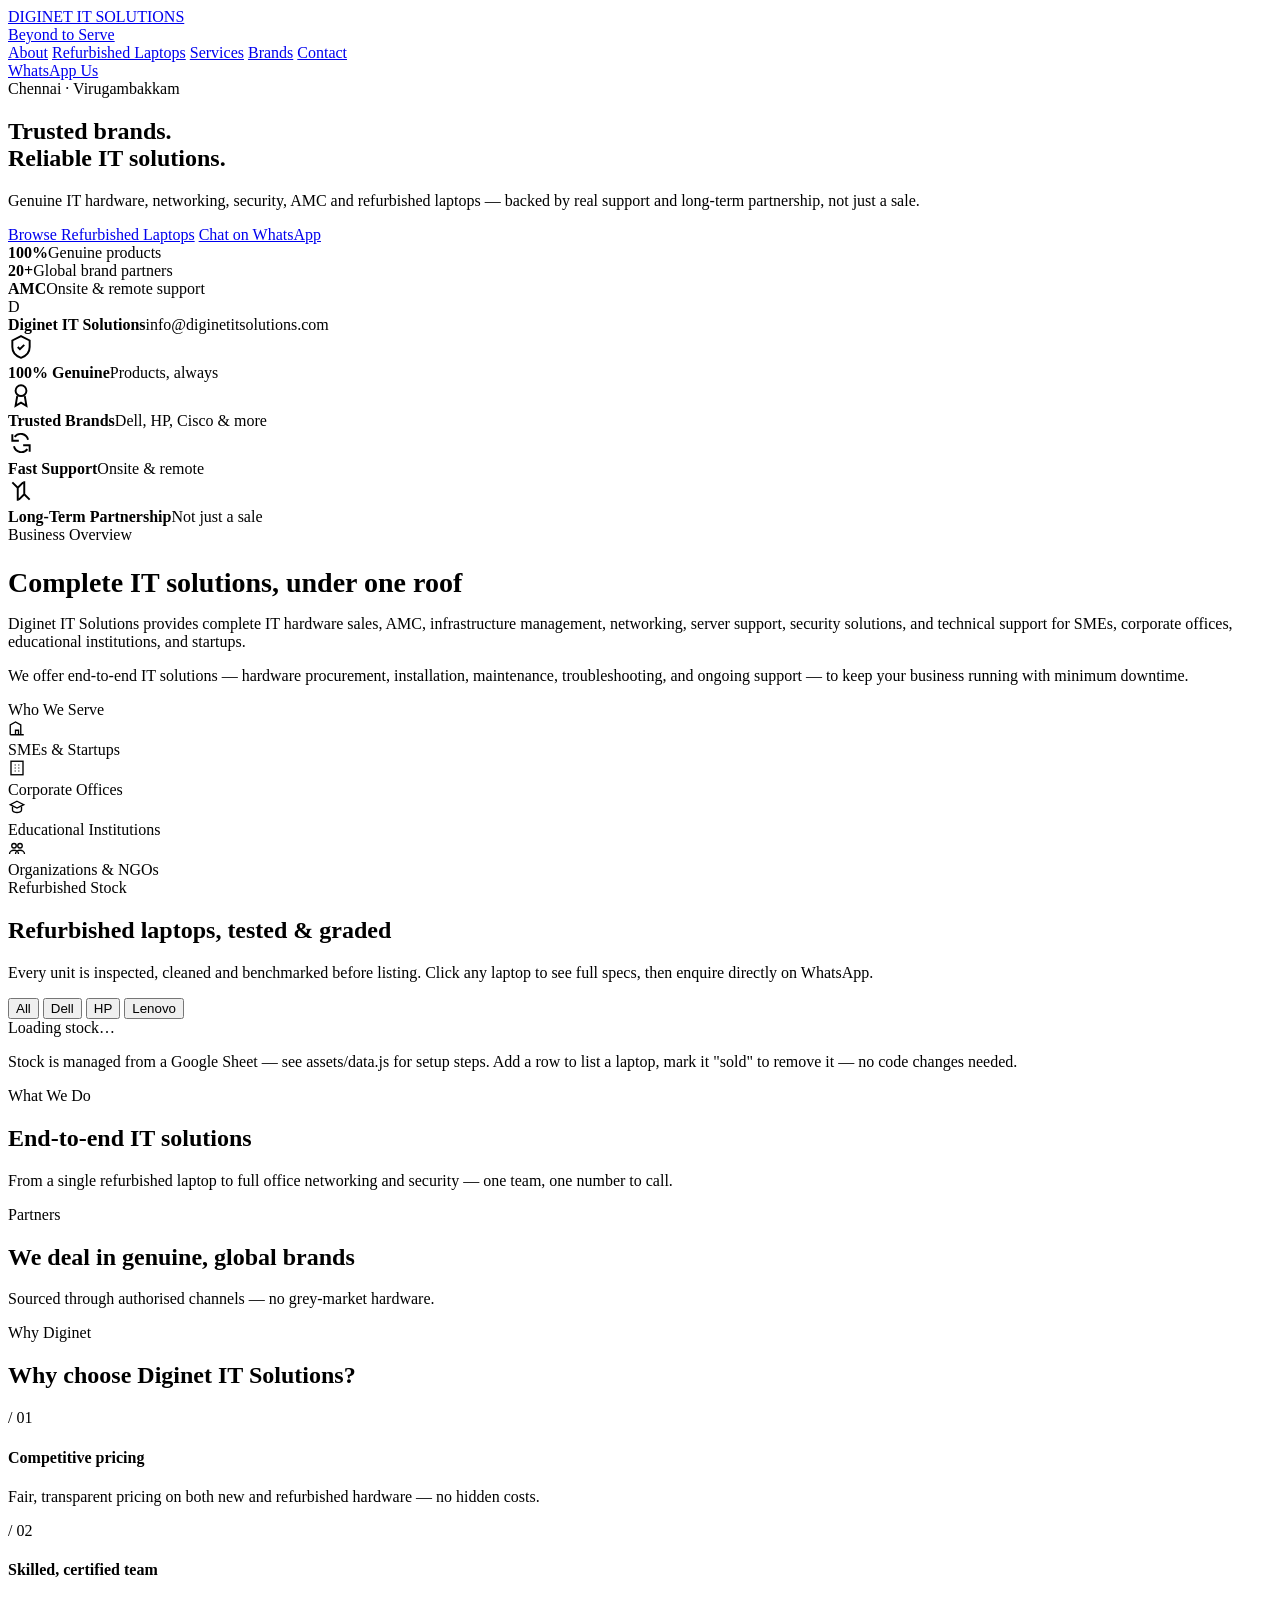
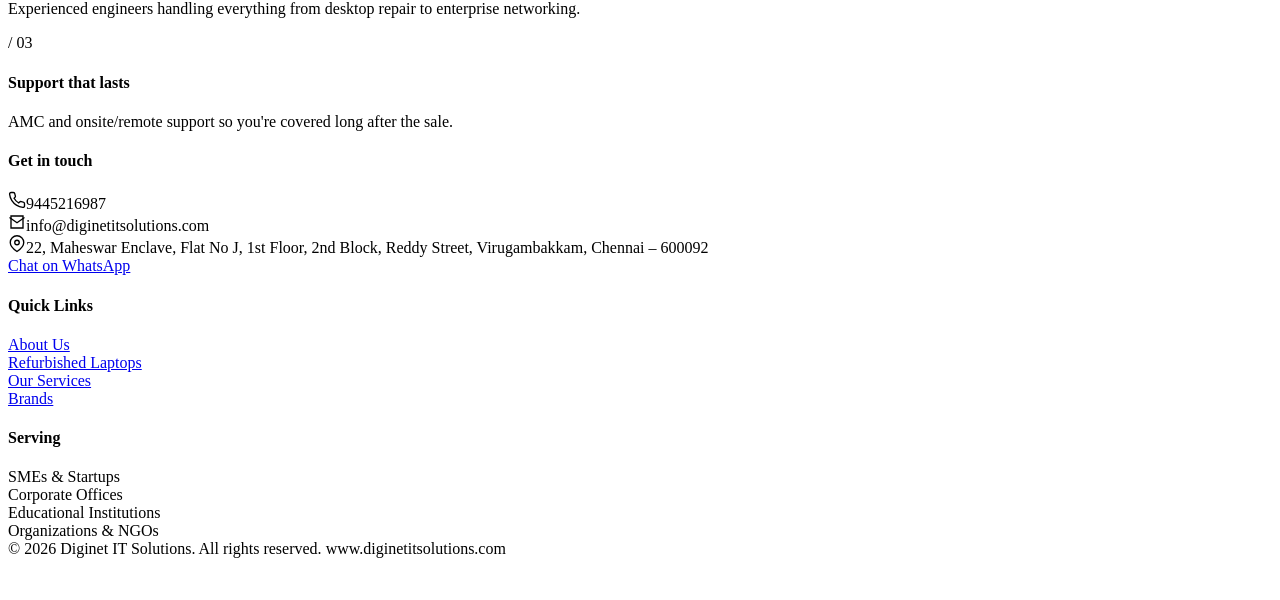
==== index.html @ bea89984 "Rename index (1).html to index.html" ====
<!DOCTYPE html>
<html lang="en">
<head>
<meta charset="UTF-8">
<meta name="viewport" content="width=device-width, initial-scale=1.0">
<title>Diginet IT Solutions — IT Hardware, Services &amp; Refurbished Laptops, Chennai</title>
<link rel="preconnect" href="https://fonts.googleapis.com">
<link href="https://fonts.googleapis.com/css2?family=Space+Grotesk:wght@500;600;700&family=Inter:wght@400;500;600;700&family=JetBrains+Mono:wght@400;500;700&display=swap" rel="stylesheet">
<link rel="stylesheet" href="assets/style.css">
</head>
<body>

<header class="site">
  <nav class="wrap">
    <a class="logo" href="index.html">
      <div class="logo-mark"></div>
      <div class="logo-text">
        <div class="name">DIGINET IT SOLUTIONS</div>
        <div class="tag">Beyond to Serve</div>
      </div>
    </a>
    <div class="links">
      <a href="#about">About</a>
      <a href="#laptops">Refurbished Laptops</a>
      <a href="#services">Services</a>
      <a href="#brands">Brands</a>
      <a href="#contact">Contact</a>
    </div>
    <a class="btn btn-primary" href="https://wa.me/919445216987?text=Hi%20Diginet%20IT%20Solutions%2C%20I%27d%20like%20to%20know%20more." target="_blank" rel="noopener">WhatsApp Us</a>
  </nav>
</header>

<section class="hero" id="top">
  <div class="wrap">
    <div>
      <div class="eyebrow">Chennai · Virugambakkam</div>
      <h1 class="hero-title">Trusted brands.<br>Reliable <span>IT solutions</span>.</h1>
      <p class="lead">Genuine IT hardware, networking, security, AMC and refurbished laptops — backed by real support and long-term partnership, not just a sale.</p>
      <div class="cta-row">
        <a class="btn btn-primary" href="#laptops">Browse Refurbished Laptops</a>
        <a class="btn btn-ghost" href="https://wa.me/919445216987?text=Hi%2C%20I%27d%20like%20to%20know%20more%20about%20your%20services." target="_blank" rel="noopener">Chat on WhatsApp</a>
      </div>
      <div class="hero-stats">
        <div class="stat"><b>100%</b><span>Genuine products</span></div>
        <div class="stat"><b>20+</b><span>Global brand partners</span></div>
        <div class="stat"><b>AMC</b><span>Onsite &amp; remote support</span></div>
      </div>
    </div>
    <div class="hero-visual">
      <div class="rack-card">
        <div class="grid-lines"></div>
        <div class="rack-units">
          <div class="rack-unit"><span class="led"></span><div class="bars"><div></div><div></div><div></div></div></div>
          <div class="rack-unit"><span class="led"></span><div class="bars"><div></div><div></div><div></div></div></div>
          <div class="rack-unit"><span class="led"></span><div class="bars"><div></div><div></div><div></div></div></div>
          <div class="rack-unit"><span class="led"></span><div class="bars"><div></div><div></div><div></div></div></div>
        </div>
      </div>
      <div class="float-card">
        <div class="dot">D</div>
        <div><b>Diginet IT Solutions</b><span>info@diginetitsolutions.com</span></div>
      </div>
    </div>
  </div>
</section>

<section class="trust">
  <div class="wrap">
    <div class="item"><svg width="26" height="26" viewBox="0 0 24 24" fill="none" stroke="currentColor" stroke-width="1.8"><path d="M12 2l8 4v6c0 5-3.4 8.4-8 10-4.6-1.6-8-5-8-10V6l8-4z"/><path d="M9 12l2 2 4-4"/></svg><div><b>100% Genuine</b><span>Products, always</span></div></div>
    <div class="item"><svg width="26" height="26" viewBox="0 0 24 24" fill="none" stroke="currentColor" stroke-width="1.8"><circle cx="12" cy="8" r="5"/><path d="M8.5 13L7 22l5-3 5 3-1.5-9"/></svg><div><b>Trusted Brands</b><span>Dell, HP, Cisco &amp; more</span></div></div>
    <div class="item"><svg width="26" height="26" viewBox="0 0 24 24" fill="none" stroke="currentColor" stroke-width="1.8"><path d="M4 4v6h6"/><path d="M20 20v-6h-6"/><path d="M5.5 15a7 7 0 0012.4 2.6M18.5 9A7 7 0 006.1 6.4"/></svg><div><b>Fast Support</b><span>Onsite &amp; remote</span></div></div>
    <div class="item"><svg width="26" height="26" viewBox="0 0 24 24" fill="none" stroke="currentColor" stroke-width="1.8"><path d="M9 21V9M9 9L4 4M9 9l5-5M15 3v12M15 15l5 5M15 15l-5 5"/></svg><div><b>Long-Term Partnership</b><span>Not just a sale</span></div></div>
  </div>
</section>

<section class="about" id="about">
  <div class="wrap">
    <div class="about-copy">
      <div class="eyebrow">Business Overview</div>
      <h2 style="font-size:28px; color:var(--forest-dark); margin-bottom:16px;">Complete IT solutions, under one roof</h2>
      <p>Diginet IT Solutions provides complete IT hardware sales, AMC, infrastructure management, networking, server support, security solutions, and technical support for SMEs, corporate offices, educational institutions, and startups.</p>
      <p>We offer end-to-end IT solutions — hardware procurement, installation, maintenance, troubleshooting, and ongoing support — to keep your business running with minimum downtime.</p>
    </div>
    <div>
      <div class="eyebrow">Who We Serve</div>
      <div class="serve-grid">
        <div class="serve-item"><div class="icon"><svg width="18" height="18" viewBox="0 0 24 24" fill="none" stroke="currentColor" stroke-width="1.8"><path d="M3 21V8l7-4 7 4v13M3 21h18M10 21v-6h4v6"/></svg></div><span>SMEs &amp; Startups</span></div>
        <div class="serve-item"><div class="icon"><svg width="18" height="18" viewBox="0 0 24 24" fill="none" stroke="currentColor" stroke-width="1.8"><rect x="4" y="3" width="16" height="18"/><path d="M9 8h1M14 8h1M9 12h1M14 12h1M9 16h1M14 16h1"/></svg></div><span>Corporate Offices</span></div>
        <div class="serve-item"><div class="icon"><svg width="18" height="18" viewBox="0 0 24 24" fill="none" stroke="currentColor" stroke-width="1.8"><path d="M12 3l9 4.5-9 4.5-9-4.5L12 3z"/><path d="M6 10v5c0 1.5 3 3 6 3s6-1.5 6-3v-5"/></svg></div><span>Educational Institutions</span></div>
        <div class="serve-item"><div class="icon"><svg width="18" height="18" viewBox="0 0 24 24" fill="none" stroke="currentColor" stroke-width="1.8"><circle cx="8" cy="9" r="3"/><circle cx="16" cy="9" r="3"/><path d="M2 20c0-3 3-5 6-5s6 2 6 5M10 20c0-3 3-5 6-5s6 2 6 5"/></svg></div><span>Organizations &amp; NGOs</span></div>
      </div>
    </div>
  </div>
</section>

<section class="laptops" id="laptops">
  <div class="wrap">
    <div class="section-head">
      <div class="eyebrow">Refurbished Stock</div>
      <h2>Refurbished laptops, tested &amp; graded</h2>
      <p>Every unit is inspected, cleaned and benchmarked before listing. Click any laptop to see full specs, then enquire directly on WhatsApp.</p>
    </div>
    <div class="filter-row">
      <button class="chip active" data-filter="all">All</button>
      <button class="chip" data-filter="Dell">Dell</button>
      <button class="chip" data-filter="HP">HP</button>
      <button class="chip" data-filter="Lenovo">Lenovo</button>
    </div>
    <div class="laptop-grid" id="laptopGrid"><div class="state-msg">Loading stock…</div></div>
    <p class="laptops-note">Stock is managed from a Google Sheet — see <span class="mono">assets/data.js</span> for setup steps. Add a row to list a laptop, mark it "sold" to remove it — no code changes needed.</p>
  </div>
</section>

<section id="services">
  <div class="wrap">
    <div class="section-head">
      <div class="eyebrow">What We Do</div>
      <h2>End-to-end IT solutions</h2>
      <p>From a single refurbished laptop to full office networking and security — one team, one number to call.</p>
    </div>
    <div class="services-grid" id="servicesGrid"></div>
  </div>
</section>

<section class="brands" id="brands">
  <div class="wrap">
    <div class="section-head">
      <div class="eyebrow">Partners</div>
      <h2>We deal in genuine, global brands</h2>
      <p>Sourced through authorised channels — no grey-market hardware.</p>
    </div>
    <div class="brand-strip" id="brandStrip"></div>
  </div>
</section>

<section>
  <div class="wrap">
    <div class="section-head">
      <div class="eyebrow">Why Diginet</div>
      <h2>Why choose Diginet IT Solutions?</h2>
    </div>
    <div class="why-grid">
      <div class="why-card"><div class="num">/ 01</div><h4>Competitive pricing</h4><p>Fair, transparent pricing on both new and refurbished hardware — no hidden costs.</p></div>
      <div class="why-card"><div class="num">/ 02</div><h4>Skilled, certified team</h4><p>Experienced engineers handling everything from desktop repair to enterprise networking.</p></div>
      <div class="why-card"><div class="num">/ 03</div><h4>Support that lasts</h4><p>AMC and onsite/remote support so you're covered long after the sale.</p></div>
    </div>
  </div>
</section>

<footer id="contact">
  <div class="wrap">
    <div class="footer-grid">
      <div>
        <h4>Get in touch</h4>
        <div class="contact-line"><svg width="18" height="18" viewBox="0 0 24 24" fill="none" stroke="currentColor" stroke-width="1.8"><path d="M22 16.92v3a2 2 0 01-2.18 2 19.8 19.8 0 01-8.63-3.07 19.5 19.5 0 01-6-6 19.8 19.8 0 01-3.07-8.67A2 2 0 014.11 2h3a2 2 0 012 1.72c.12.9.35 1.78.68 2.62a2 2 0 01-.45 2.11L8.09 9.7a16 16 0 006.21 6.21l1.25-1.25a2 2 0 012.11-.45c.84.33 1.72.56 2.62.68A2 2 0 0122 16.92z"/></svg><span>9445216987</span></div>
        <div class="contact-line"><svg width="18" height="18" viewBox="0 0 24 24" fill="none" stroke="currentColor" stroke-width="1.8"><path d="M4 4h16v16H4z"/><path d="M22 6l-10 7L2 6"/></svg><span>info@diginetitsolutions.com</span></div>
        <div class="contact-line"><svg width="18" height="18" viewBox="0 0 24 24" fill="none" stroke="currentColor" stroke-width="1.8"><path d="M21 10c0 6-9 12-9 12s-9-6-9-12a9 9 0 0118 0z"/><circle cx="12" cy="10" r="3"/></svg><span>22, Maheswar Enclave, Flat No J, 1st Floor, 2nd Block, Reddy Street, Virugambakkam, Chennai – 600092</span></div>
        <div class="foot-cta">
          <a class="btn btn-primary" href="https://wa.me/919445216987?text=Hi%20Diginet%20IT%20Solutions%2C%20I%27d%20like%20to%20know%20more." target="_blank" rel="noopener">Chat on WhatsApp</a>
          <a class="btn btn-ghost" style="border-color:rgba(255,255,255,0.25); color:#fff;" href="tel:+919445216987">Call Now</a>
        </div>
      </div>
      <div>
        <h4>Quick Links</h4>
        <div class="contact-line" style="display:block;"><a href="#about">About Us</a></div>
        <div class="contact-line" style="display:block;"><a href="#laptops">Refurbished Laptops</a></div>
        <div class="contact-line" style="display:block;"><a href="#services">Our Services</a></div>
        <div class="contact-line" style="display:block;"><a href="#brands">Brands</a></div>
      </div>
      <div>
        <h4>Serving</h4>
        <div class="contact-line" style="display:block;">SMEs &amp; Startups</div>
        <div class="contact-line" style="display:block;">Corporate Offices</div>
        <div class="contact-line" style="display:block;">Educational Institutions</div>
        <div class="contact-line" style="display:block;">Organizations &amp; NGOs</div>
      </div>
    </div>
    <div class="bottom-bar">
      <span>© 2026 Diginet IT Solutions. All rights reserved.</span>
      <span>www.diginetitsolutions.com</span>
    </div>
  </div>
</footer>

<a class="wa-float" href="https://wa.me/919445216987?text=Hi%20Diginet%20IT%20Solutions%2C%20I%27d%20like%20to%20know%20more." target="_blank" rel="noopener" aria-label="Chat on WhatsApp">
  <svg width="30" height="30" viewBox="0 0 24 24" fill="#fff"><path d="M12.04 2C6.58 2 2.13 6.45 2.13 11.91c0 1.75.46 3.45 1.32 4.95L2 22l5.29-1.39a9.9 9.9 0 004.75 1.21h.01c5.46 0 9.91-4.45 9.91-9.91C21.96 6.45 17.5 2 12.04 2zm5.85 14.03c-.25.7-1.45 1.35-2 1.44-.51.08-1.15.11-1.86-.12-.43-.13-.98-.32-1.7-.62-2.98-1.29-4.93-4.28-5.08-4.48-.15-.2-1.22-1.62-1.22-3.1 0-1.47.77-2.19 1.05-2.49.27-.3.6-.37.8-.37.2 0 .4 0 .58.01.18.01.43-.07.68.52.25.6.85 2.06.92 2.21.07.15.12.33.02.53-.1.2-.15.32-.3.49-.15.17-.31.38-.44.51-.15.15-.3.31-.13.61.17.3.77 1.27 1.65 2.06 1.14 1.02 2.1 1.33 2.4 1.48.3.15.48.13.65-.08.18-.2.75-.87.95-1.17.2-.3.4-.25.68-.15.27.1 1.73.82 2.03.97.3.15.5.22.57.35.08.13.08.73-.17 1.43z"/></svg>
</a>

<script src="assets/data.js"></script>
<script>
  let ALL_LAPTOPS = [];
  const grid = document.getElementById('laptopGrid');

  function cardHtml(l){
    const img = l.image
      ? `<img src="${l.image}" alt="${l.name}">`
      : `<span class="ph">${(l.brand||"?").charAt(0)}</span>`;
    return `
      <a class="laptop-card" href="product.html?id=${encodeURIComponent(l.id)}">
        <div class="tag-strip">
          <span class="asset-id">${l.id}</span>
          <span class="grade-stamp ${l.grade || 'A'}">GRADE ${l.grade || '-'}</span>
        </div>
        <div class="laptop-thumb">${img}</div>
        <div class="laptop-body">
          <h3>${l.name}</h3>
          <div class="brand-sub">Refurbished · ${l.brand}</div>
          <div class="spec-sheet">
            <div class="spec-row"><span>CPU</span><span>${l.cpu}</span></div>
            <div class="spec-row"><span>RAM</span><span>${l.ram}</span></div>
            <div class="spec-row"><span>Storage</span><span>${l.storage}</span></div>
            <div class="spec-row"><span>Display</span><span>${l.screen}</span></div>
          </div>
          <div class="price-row">
            <span class="price">${inr(l.price)}</span>
            ${l.was ? `<span class="was">${inr(l.was)}</span>` : ''}
          </div>
          <span class="view-details">View Details &amp; Enquire →</span>
        </div>
      </a>
    `;
  }

  function render(list){
    if (!list.length){ grid.innerHTML = '<div class="state-msg">No laptops in stock right now — check back soon, or ask us on WhatsApp.</div>'; return; }
    grid.innerHTML = list.map(cardHtml).join('');
  }

  loadLaptops().then(list => {
    ALL_LAPTOPS = list;
    render(ALL_LAPTOPS);
  });

  document.querySelectorAll('.chip').forEach(chip => {
    chip.addEventListener('click', () => {
      document.querySelectorAll('.chip').forEach(c => c.classList.remove('active'));
      chip.classList.add('active');
      const f = chip.dataset.filter;
      render(f === 'all' ? ALL_LAPTOPS : ALL_LAPTOPS.filter(l => l.brand === f));
    });
  });

  const SERVICES = [
    { title:"IT Hardware", desc:"Desktops, laptops, servers, workstations, monitors.", icon:'<rect x="3" y="4" width="18" height="12" rx="1.5"/><path d="M8 20h8M12 16v4"/>' },
    { title:"Networking", desc:"LAN, Wi-Fi, structured cabling, router & switch setup.", icon:'<circle cx="12" cy="5" r="2"/><circle cx="5" cy="19" r="2"/><circle cx="19" cy="19" r="2"/><path d="M12 7v6M12 13l-6 4M12 13l6 4"/>' },
    { title:"CCTV & Security", desc:"IP cameras, NVR/DVR, video surveillance, access control.", icon:'<rect x="3" y="8" width="12" height="8" rx="2"/><path d="M15 10.5l6-2.5v8l-6-2.5"/>' },
    { title:"Biometric & Attendance", desc:"Face recognition, biometric devices, shift management.", icon:'<path d="M12 3a5 5 0 015 5c0 4-2 6-2 9M7 8a5 5 0 0110 0M9 21c1-2 1-4 1-6a2 2 0 114 0"/>' },
    { title:"Printer Solutions", desc:"Sales, service, toner refilling, AMC, spare parts.", icon:'<path d="M6 9V3h12v6M6 18H4a1 1 0 01-1-1v-5a1 1 0 011-1h16a1 1 0 011 1v5a1 1 0 01-1 1h-2"/><rect x="6" y="14" width="12" height="7"/>' },
    { title:"Firewall & Cyber Security", desc:"Firewall setup, VPN, endpoint protection.", icon:'<path d="M12 3l7 3v6c0 4.5-3 7.5-7 9-4-1.5-7-4.5-7-9V6l7-3z"/><path d="M9 12l2 2 4-4"/>' },
    { title:"Software Solutions", desc:"Payroll, HR management, attendance & self-service portals.", icon:'<rect x="3" y="4" width="18" height="14" rx="2"/><path d="M8 10h8M8 14h5"/>' },
    { title:"Cloud & Data", desc:"Microsoft 365, cloud backup, data migration & recovery.", icon:'<path d="M7 18a4 4 0 01-.6-7.96A5 5 0 0117 9a4 4 0 010 8H7z"/>' },
    { title:"IT Support & AMC", desc:"Onsite & remote support, preventive maintenance contracts.", icon:'<path d="M14.7 6.3a4 4 0 00-5.4 5.4L4 17v3h3l5.3-5.3a4 4 0 005.4-5.4l-2.5 2.5-2-2 2.5-2.5z"/>' },
    { title:"IT Consulting", desc:"Infrastructure planning, system integration, tech advisory.", icon:'<circle cx="11" cy="11" r="7"/><path d="M20 20l-4-4"/>' },
  ];
  document.getElementById('servicesGrid').innerHTML = SERVICES.map(s => `
    <div class="service-card">
      <div class="icon"><svg width="22" height="22" viewBox="0 0 24 24" fill="none" stroke="currentColor" stroke-width="1.7" stroke-linecap="round" stroke-linejoin="round">${s.icon}</svg></div>
      <h4>${s.title}</h4><p>${s.desc}</p>
    </div>`).join('');

  const BRANDS = ["Dell","HP","Lenovo","Acer","ASUS","AMD","Intel","Microsoft","Apple","APC","Canon","Epson","Brother","TVS Electronics","Samsung","TP-Link","D-Link","Cisco","Hikvision","CP Plus","Fortinet","HPE Aruba","Palo Alto","AWS","Google Cloud"];
  document.getElementById('brandStrip').innerHTML = BRANDS.map(b => `<span class="brand-chip">${b}</span>`).join('');
</script>
</body>
</html>
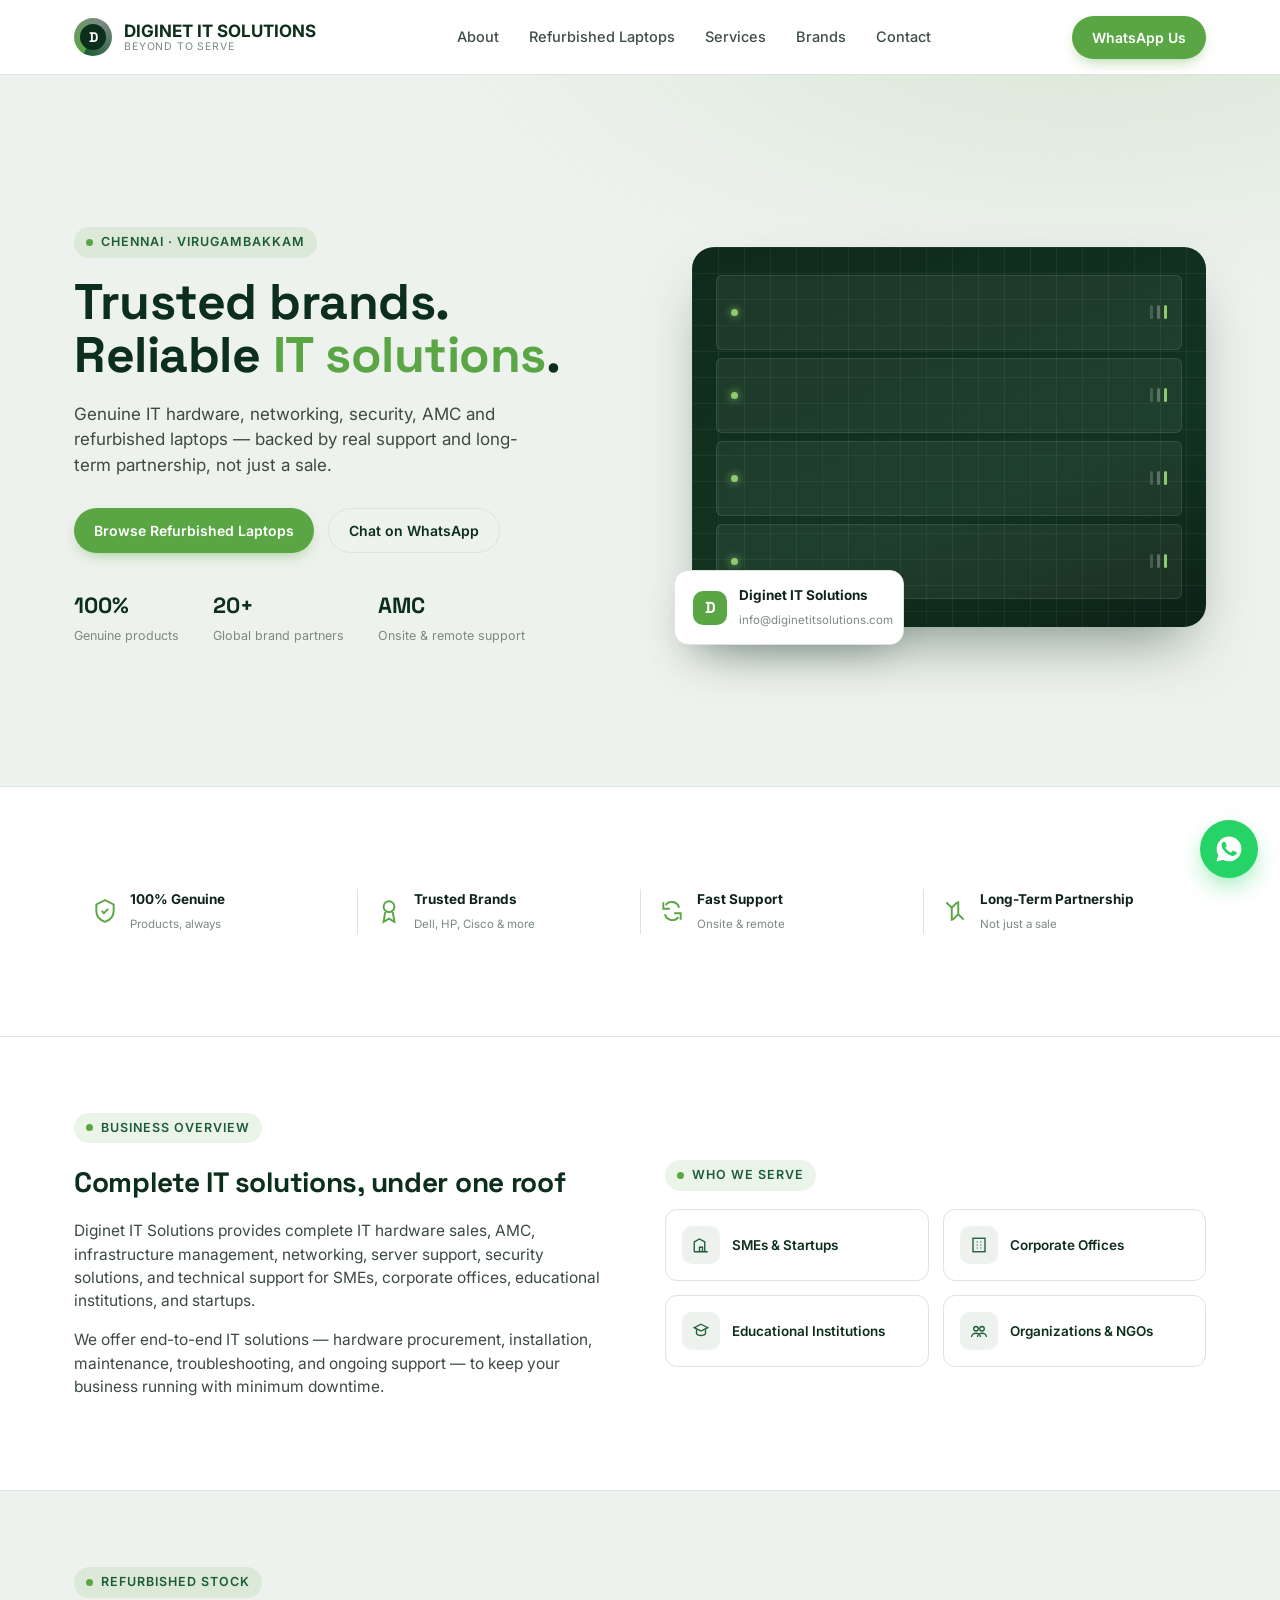
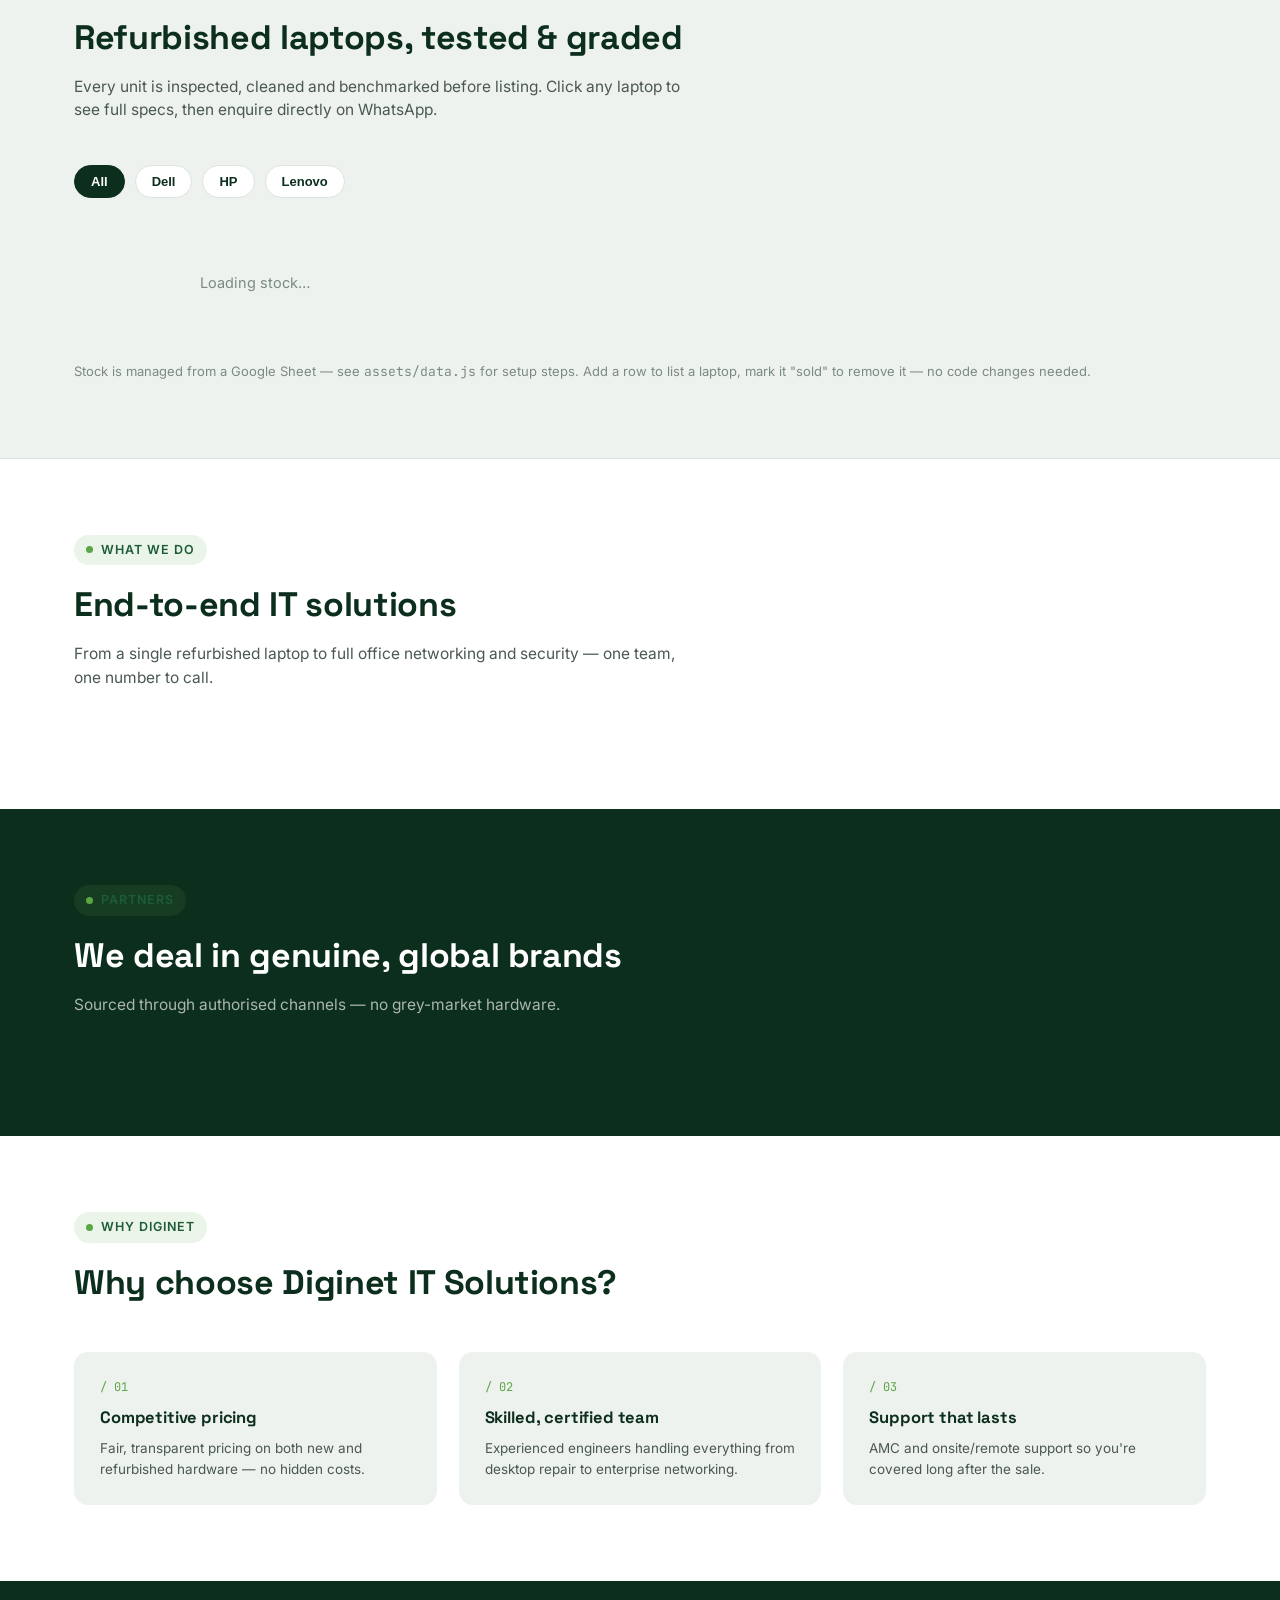
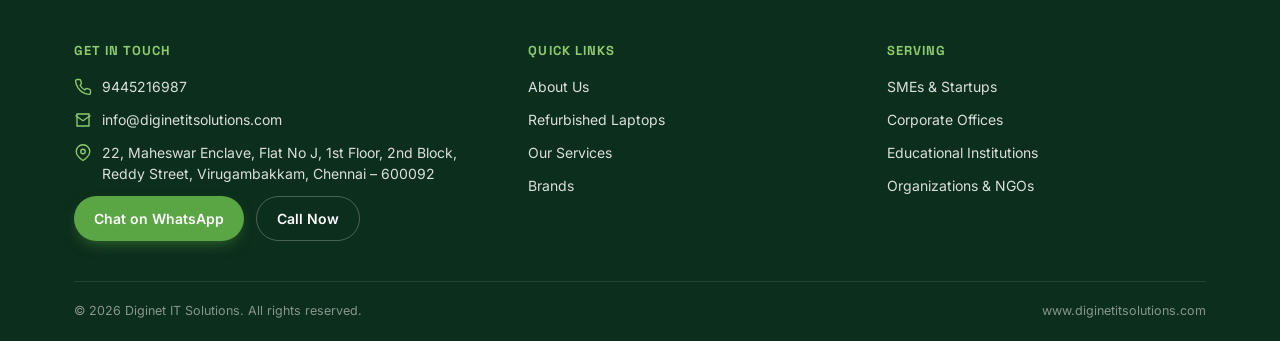
==== commit 4624ccfe: "Fix stylesheet link in index.html Updated stylesheet link to use relative path." ====
--- a/index.html
+++ b/index.html
@@ -6,7 +6,7 @@
 <title>Diginet IT Solutions — IT Hardware, Services &amp; Refurbished Laptops, Chennai</title>
 <link rel="preconnect" href="https://fonts.googleapis.com">
 <link href="https://fonts.googleapis.com/css2?family=Space+Grotesk:wght@500;600;700&family=Inter:wght@400;500;600;700&family=JetBrains+Mono:wght@400;500;700&display=swap" rel="stylesheet">
-<link rel="stylesheet" href="assets/style.css">
+<link rel="stylesheet" href="style.css">
 </head>
 <body>
 
--- a/style.css
+++ b/style.css
@@ -0,0 +1,232 @@
+:root{
+  --ink:#0f231a;
+  --forest-dark:#0c2e1c;
+  --forest:#1c5c37;
+  --leaf:#5aa645;
+  --leaf-light:#8fca6f;
+  --mist:#eef2ee;
+  --paper:#ffffff;
+  --steel:#7c8a84;
+  --line:#dde3de;
+  --amber:#d98c2b;
+  --radius:14px;
+}
+*{box-sizing:border-box; margin:0; padding:0;}
+html{scroll-behavior:smooth;}
+body{
+  font-family:'Inter', sans-serif;
+  color:var(--ink);
+  background:var(--paper);
+  line-height:1.5;
+}
+h1,h2,h3,h4{ font-family:'Space Grotesk', sans-serif; letter-spacing:-0.01em; }
+.mono{ font-family:'JetBrains Mono', monospace; }
+a{ text-decoration:none; color:inherit; }
+img{max-width:100%; display:block;}
+.wrap{ max-width:1180px; margin:0 auto; padding:0 24px; }
+::selection{ background:var(--leaf-light); color:var(--forest-dark); }
+
+/* ---------- NAV ---------- */
+header.site{
+  position:sticky; top:0; z-index:100;
+  background:rgba(255,255,255,0.92);
+  backdrop-filter:blur(8px);
+  border-bottom:1px solid var(--line);
+}
+nav.wrap{ display:flex; align-items:center; justify-content:space-between; height:74px; }
+.logo{ display:flex; align-items:center; gap:12px; }
+.logo-mark{
+  width:38px; height:38px; border-radius:50%;
+  background:conic-gradient(from 210deg, var(--leaf), var(--steel), var(--forest));
+  display:flex; align-items:center; justify-content:center; position:relative;
+}
+.logo-mark::after{
+  content:"D"; font-family:'Space Grotesk'; font-weight:700; color:#fff;
+  background:var(--forest-dark); width:26px; height:26px; border-radius:50%;
+  display:flex; align-items:center; justify-content:center; font-size:14px;
+}
+.logo-text{ line-height:1.1; }
+.logo-text .name{ font-weight:700; font-size:17px; color:var(--forest-dark); }
+.logo-text .tag{ font-size:10.5px; color:var(--steel); letter-spacing:0.08em; text-transform:uppercase; }
+nav .links{ display:flex; align-items:center; gap:30px; font-size:14.5px; font-weight:500; }
+nav .links a{ color:var(--ink); opacity:0.8; transition:opacity .15s; }
+nav .links a:hover{ opacity:1; color:var(--forest); }
+.btn{ display:inline-flex; align-items:center; gap:8px; padding:11px 20px; border-radius:999px; font-weight:600; font-size:14px; transition:transform .15s, box-shadow .15s; border:none; cursor:pointer; }
+.btn-primary{ background:var(--leaf); color:#fff; box-shadow:0 6px 16px -6px rgba(90,166,69,0.6); }
+.btn-primary:hover{ transform:translateY(-1px); box-shadow:0 10px 20px -6px rgba(90,166,69,0.7); }
+.btn-ghost{ border:1.5px solid var(--line); color:var(--forest-dark); background:transparent; }
+.btn-ghost:hover{ border-color:var(--leaf); }
+@media (max-width:860px){ nav .links{ display:none; } }
+
+/* ---------- HERO ---------- */
+.hero{
+  position:relative; overflow:hidden;
+  background:radial-gradient(1100px 500px at 85% -10%, rgba(90,166,69,0.14), transparent 60%), var(--mist);
+  border-bottom:1px solid var(--line);
+}
+.hero .wrap{ display:grid; grid-template-columns:1.05fr 0.95fr; gap:50px; padding-top:76px; padding-bottom:64px; align-items:center; }
+@media (max-width:900px){ .hero .wrap{ grid-template-columns:1fr; padding-top:48px; } }
+.eyebrow{
+  display:inline-flex; align-items:center; gap:8px; font-size:12.5px; font-weight:600; letter-spacing:0.08em; text-transform:uppercase;
+  color:var(--forest); background:rgba(90,166,69,0.12); padding:6px 12px; border-radius:999px; margin-bottom:18px;
+}
+.eyebrow::before{ content:""; width:7px; height:7px; border-radius:50%; background:var(--leaf); }
+h1.hero-title{ font-size:clamp(32px, 4.2vw, 50px); font-weight:700; color:var(--forest-dark); line-height:1.06; margin-bottom:20px; }
+h1.hero-title span{ color:var(--leaf); }
+.hero p.lead{ font-size:17px; color:#3c4a43; max-width:480px; margin-bottom:30px; }
+.hero .cta-row{ display:flex; gap:14px; flex-wrap:wrap; margin-bottom:36px; }
+.hero-stats{ display:flex; gap:34px; flex-wrap:wrap; }
+.hero-stats .stat b{ display:block; font-family:'Space Grotesk'; font-size:22px; color:var(--forest-dark); }
+.hero-stats .stat span{ font-size:12.5px; color:var(--steel); }
+.hero-visual{ position:relative; height:380px; }
+.rack-card{ position:absolute; inset:0; background:linear-gradient(160deg,#0f2a1b,#123420 60%,#0c2216); border-radius:22px; overflow:hidden; box-shadow:0 30px 60px -20px rgba(12,46,28,0.5); }
+.rack-card .grid-lines{ position:absolute; inset:0; background-image:linear-gradient(rgba(255,255,255,0.05) 1px, transparent 1px), linear-gradient(90deg, rgba(255,255,255,0.05) 1px, transparent 1px); background-size:26px 26px; }
+.rack-units{ position:absolute; left:24px; right:24px; top:28px; bottom:28px; display:flex; flex-direction:column; gap:8px; }
+.rack-unit{ flex:1; background:rgba(255,255,255,0.06); border:1px solid rgba(255,255,255,0.1); border-radius:6px; display:flex; align-items:center; padding:0 14px; gap:8px; }
+.rack-unit .led{ width:7px; height:7px; border-radius:50%; background:var(--leaf-light); box-shadow:0 0 8px var(--leaf-light); }
+.rack-unit .bars{ display:flex; gap:4px; margin-left:auto; }
+.rack-unit .bars div{ width:3px; height:14px; background:rgba(255,255,255,0.18); border-radius:2px; }
+.rack-unit .bars div:nth-child(2){ background:rgba(255,255,255,0.28); }
+.rack-unit .bars div:nth-child(3){ background:var(--leaf-light); }
+.float-card{ position:absolute; bottom:-18px; left:-18px; background:#fff; border-radius:14px; padding:14px 18px; box-shadow:0 20px 40px -16px rgba(12,46,28,0.35); border:1px solid var(--line); display:flex; align-items:center; gap:12px; max-width:230px; }
+.float-card .dot{ width:34px; height:34px; border-radius:10px; background:var(--leaf); flex:none; display:flex; align-items:center; justify-content:center; color:#fff; font-weight:700; font-family:'Space Grotesk'; }
+.float-card b{ font-size:13.5px; display:block; }
+.float-card span{ font-size:11.5px; color:var(--steel); }
+@media (max-width:900px){ .hero-visual{ height:280px; margin-top:8px; } }
+
+/* ---------- TRUST BAR ---------- */
+.trust{ border-bottom:1px solid var(--line); background:#fff; }
+.trust .wrap{ display:grid; grid-template-columns:repeat(4,1fr); gap:0; padding:26px 24px; }
+.trust .item{ display:flex; align-items:center; gap:12px; padding:0 18px; border-left:1px solid var(--line); }
+.trust .item:first-child{ border-left:none; }
+.trust .item svg{ flex:none; color:var(--leaf); }
+.trust .item b{ display:block; font-size:13.5px; }
+.trust .item span{ font-size:11.5px; color:var(--steel); }
+@media (max-width:900px){ .trust .wrap{ grid-template-columns:repeat(2,1fr); row-gap:20px; } .trust .item{ border-left:none; } }
+
+/* ---------- SECTION HEADS ---------- */
+section{ padding:76px 0; }
+.section-head{ max-width:620px; margin-bottom:44px; }
+.section-head .eyebrow{ margin-bottom:14px; }
+.section-head h2{ font-size:clamp(26px,3vw,34px); color:var(--forest-dark); margin-bottom:12px; }
+.section-head p{ color:#4a5852; font-size:15.5px; }
+
+/* ---------- ABOUT / BUSINESS OVERVIEW ---------- */
+.about{ background:#fff; }
+.about .wrap{ display:grid; grid-template-columns:1fr 1fr; gap:50px; align-items:center; }
+@media (max-width:860px){ .about .wrap{ grid-template-columns:1fr; } }
+.about-copy p{ color:#3c4a43; font-size:15.5px; margin-bottom:16px; }
+.serve-grid{ display:grid; grid-template-columns:repeat(2,1fr); gap:14px; }
+.serve-item{ display:flex; align-items:center; gap:12px; padding:16px; border:1px solid var(--line); border-radius:12px; }
+.serve-item .icon{ width:38px; height:38px; border-radius:10px; background:var(--mist); display:flex; align-items:center; justify-content:center; color:var(--forest); flex:none; }
+.serve-item span{ font-size:13.5px; font-weight:600; color:var(--forest-dark); }
+
+/* ---------- LAPTOPS ---------- */
+.laptops{ background:var(--mist); border-top:1px solid var(--line); border-bottom:1px solid var(--line); }
+.filter-row{ display:flex; gap:10px; flex-wrap:wrap; margin-bottom:34px; }
+.chip{ font-size:13px; font-weight:600; padding:8px 16px; border-radius:999px; background:#fff; border:1px solid var(--line); cursor:pointer; color:var(--forest-dark); transition:all .15s; }
+.chip.active, .chip:hover{ background:var(--forest-dark); border-color:var(--forest-dark); color:#fff; }
+.laptop-grid{ display:grid; grid-template-columns:repeat(3,1fr); gap:22px; }
+@media (max-width:940px){ .laptop-grid{ grid-template-columns:repeat(2,1fr); } }
+@media (max-width:640px){ .laptop-grid{ grid-template-columns:1fr; } }
+.laptop-card{ background:#fff; border-radius:var(--radius); border:1px solid var(--line); position:relative; overflow:hidden; box-shadow:0 1px 0 rgba(12,46,28,0.02); transition:transform .18s, box-shadow .18s; display:block; }
+.laptop-card:hover{ transform:translateY(-4px); box-shadow:0 18px 32px -18px rgba(12,46,28,0.28); }
+.tag-strip{ display:flex; justify-content:space-between; align-items:center; padding:10px 16px; background:var(--forest-dark); color:#fff; }
+.tag-strip .asset-id{ font-family:'JetBrains Mono'; font-size:11px; letter-spacing:0.03em; opacity:0.85; }
+.grade-stamp{ font-family:'Space Grotesk'; font-weight:700; font-size:11px; border:1.5px dashed rgba(255,255,255,0.6); border-radius:999px; padding:2px 10px; transform:rotate(-3deg); letter-spacing:0.03em; }
+.grade-stamp.A{ color:var(--leaf-light); border-color:var(--leaf-light); }
+.grade-stamp.B{ color:#e8c675; border-color:#e8c675; }
+.laptop-thumb{ height:140px; background:var(--mist); display:flex; align-items:center; justify-content:center; overflow:hidden; }
+.laptop-thumb img{ height:100%; width:100%; object-fit:cover; }
+.laptop-thumb .ph{ font-family:'Space Grotesk'; font-weight:700; font-size:34px; color:var(--line); }
+.laptop-body{ padding:20px 20px 22px; }
+.laptop-body h3{ font-size:17.5px; color:var(--forest-dark); margin-bottom:4px; }
+.laptop-body .brand-sub{ font-size:12.5px; color:var(--steel); margin-bottom:16px; }
+.spec-sheet{ border-top:1px dashed var(--line); border-bottom:1px dashed var(--line); padding:12px 0; margin-bottom:16px; }
+.spec-row{ display:flex; justify-content:space-between; font-family:'JetBrains Mono'; font-size:12.5px; padding:3px 0; color:#3c4a43; }
+.spec-row span:first-child{ color:var(--steel); }
+.price-row{ display:flex; align-items:baseline; justify-content:space-between; margin-bottom:16px; }
+.price-row .price{ font-family:'Space Grotesk'; font-weight:700; font-size:22px; color:var(--forest-dark); }
+.price-row .was{ font-size:12.5px; color:var(--steel); text-decoration:line-through; margin-left:6px; }
+.view-details{ width:100%; display:flex; align-items:center; justify-content:center; gap:8px; background:var(--forest-dark); color:#fff; padding:12px; border-radius:10px; font-weight:600; font-size:14px; transition:background .15s; }
+.view-details:hover{ background:var(--forest); }
+.wa-enquire{ width:100%; display:flex; align-items:center; justify-content:center; gap:9px; background:var(--leaf); color:#fff; padding:13px; border-radius:10px; font-weight:600; font-size:14.5px; border:none; cursor:pointer; transition:background .15s; }
+.wa-enquire:hover{ background:var(--forest); }
+.laptops-note{ margin-top:28px; font-size:13px; color:var(--steel); }
+.state-msg{ text-align:center; padding:40px 20px; color:var(--steel); font-size:14.5px; }
+
+/* ---------- SERVICES ---------- */
+.services-grid{ display:grid; grid-template-columns:repeat(5,1fr); gap:16px; }
+@media (max-width:1000px){ .services-grid{ grid-template-columns:repeat(3,1fr); } }
+@media (max-width:640px){ .services-grid{ grid-template-columns:repeat(2,1fr); } }
+.service-card{ border:1px solid var(--line); border-radius:var(--radius); padding:22px 18px; transition:border-color .15s, transform .15s; }
+.service-card:hover{ border-color:var(--leaf); transform:translateY(-3px); }
+.service-card .icon{ width:44px; height:44px; border-radius:11px; background:var(--mist); display:flex; align-items:center; justify-content:center; color:var(--forest); margin-bottom:14px; }
+.service-card h4{ font-size:14.5px; margin-bottom:6px; color:var(--forest-dark); }
+.service-card p{ font-size:12.5px; color:var(--steel); line-height:1.45; }
+
+/* ---------- BRANDS ---------- */
+.brands{ background:var(--forest-dark); color:#fff; }
+.brands .section-head h2{ color:#fff; }
+.brands .section-head p{ color:rgba(255,255,255,0.65); }
+.brand-strip{ display:flex; flex-wrap:wrap; gap:12px; }
+.brand-chip{ font-family:'Space Grotesk'; font-weight:600; font-size:14px; padding:10px 18px; border:1px solid rgba(255,255,255,0.18); border-radius:999px; color:rgba(255,255,255,0.85); background:rgba(255,255,255,0.03); }
+
+/* ---------- WHY CHOOSE ---------- */
+.why-grid{ display:grid; grid-template-columns:repeat(3,1fr); gap:22px; }
+@media (max-width:800px){ .why-grid{ grid-template-columns:1fr; } }
+.why-card{ padding:26px; border-radius:var(--radius); background:var(--mist); }
+.why-card .num{ font-family:'JetBrains Mono'; font-size:12px; color:var(--leaf); margin-bottom:10px; }
+.why-card h4{ font-size:16.5px; margin-bottom:8px; color:var(--forest-dark); }
+.why-card p{ font-size:13.5px; color:#4a5852; }
+
+/* ---------- FOOTER ---------- */
+footer{ background:var(--forest-dark); color:#fff; padding-top:60px; }
+.footer-grid{ display:grid; grid-template-columns:1.3fr 1fr 1fr; gap:40px; padding-bottom:40px; border-bottom:1px solid rgba(255,255,255,0.1); }
+@media (max-width:800px){ .footer-grid{ grid-template-columns:1fr; } }
+footer h4{ font-size:13px; text-transform:uppercase; letter-spacing:0.08em; color:var(--leaf-light); margin-bottom:16px; }
+footer .contact-line{ display:flex; gap:10px; margin-bottom:12px; font-size:14px; color:rgba(255,255,255,0.85); align-items:flex-start; }
+footer .contact-line svg{ flex:none; margin-top:2px; color:var(--leaf-light); }
+.foot-cta{ display:flex; gap:12px; flex-wrap:wrap; margin-top:6px; }
+.bottom-bar{ display:flex; justify-content:space-between; padding:20px 0; font-size:12.5px; color:rgba(255,255,255,0.5); flex-wrap:wrap; gap:8px; }
+
+/* ---------- WHATSAPP FLOAT ---------- */
+.wa-float{
+  position:fixed; right:22px; bottom:22px; z-index:200; width:58px; height:58px; border-radius:50%; background:#25D366;
+  display:flex; align-items:center; justify-content:center; box-shadow:0 10px 26px -6px rgba(37,211,102,0.6); animation:pulse 2.4s infinite;
+}
+@keyframes pulse{ 0%{ box-shadow:0 0 0 0 rgba(37,211,102,0.55); } 70%{ box-shadow:0 0 0 16px rgba(37,211,102,0); } 100%{ box-shadow:0 0 0 0 rgba(37,211,102,0); } }
+
+/* ---------- PRODUCT DETAIL PAGE ---------- */
+.breadcrumb{ font-size:13px; color:var(--steel); padding:22px 0 0; }
+.breadcrumb a{ color:var(--forest); font-weight:600; }
+.product-hero{ padding:24px 0 70px; }
+.product-panel{ display:grid; grid-template-columns:0.9fr 1.1fr; gap:44px; background:#fff; border:1px solid var(--line); border-radius:20px; padding:32px; }
+@media (max-width:860px){ .product-panel{ grid-template-columns:1fr; } }
+.product-media{ position:relative; }
+.product-media .badge-grade{
+  position:absolute; top:14px; left:14px; font-family:'Space Grotesk'; font-weight:700; font-size:12px;
+  background:var(--forest-dark); color:var(--leaf-light); border:1.5px dashed var(--leaf-light); border-radius:999px; padding:4px 12px; transform:rotate(-3deg); z-index:2;
+}
+.product-media .frame{ background:var(--mist); border-radius:16px; height:320px; display:flex; align-items:center; justify-content:center; overflow:hidden; }
+.product-media .frame img{ height:100%; width:100%; object-fit:cover; }
+.product-media .frame .ph{ font-family:'Space Grotesk'; font-weight:700; font-size:56px; color:var(--line); }
+.product-media .asset-line{ margin-top:14px; font-family:'JetBrains Mono'; font-size:12px; color:var(--steel); text-align:center; }
+.product-info h1{ font-size:26px; color:var(--forest-dark); margin-bottom:6px; }
+.product-info .subtitle{ font-size:14px; color:var(--steel); margin-bottom:6px; }
+.product-info .released{ font-size:12.5px; color:var(--steel); margin-bottom:22px; }
+.key-specs{ display:grid; grid-template-columns:1fr 1fr; gap:14px; margin-bottom:26px; }
+@media (max-width:500px){ .key-specs{ grid-template-columns:1fr; } }
+.key-spec-row{ display:flex; align-items:center; gap:12px; padding:12px 14px; border:1px solid var(--line); border-radius:12px; }
+.key-spec-row .icon{ width:34px; height:34px; border-radius:9px; background:var(--mist); display:flex; align-items:center; justify-content:center; color:var(--forest); flex:none; }
+.key-spec-row .label{ font-size:11px; color:var(--steel); text-transform:uppercase; letter-spacing:0.04em; }
+.key-spec-row .value{ font-size:13.5px; font-weight:600; color:var(--forest-dark); }
+.price-box{ display:flex; align-items:center; justify-content:space-between; flex-wrap:wrap; gap:18px; background:var(--mist); border-radius:14px; padding:20px 22px; margin-bottom:18px; }
+.price-box .amt .price{ font-family:'Space Grotesk'; font-weight:700; font-size:28px; color:var(--forest-dark); }
+.price-box .amt .was{ font-size:13px; color:var(--steel); text-decoration:line-through; margin-left:8px; }
+.price-box .amt .off{ display:block; font-size:12px; color:var(--leaf); font-weight:600; margin-top:2px; }
+.big-wa{ display:inline-flex; align-items:center; gap:10px; background:var(--leaf); color:#fff; padding:14px 26px; border-radius:12px; font-weight:700; font-size:15px; border:none; cursor:pointer; transition:background .15s; }
+.big-wa:hover{ background:var(--forest); }
+.trust-mini{ display:flex; gap:20px; flex-wrap:wrap; font-size:12.5px; color:var(--steel); }
+.trust-mini span{ display:flex; align-items:center; gap:6px; }
+.related-head{ margin:56px 0 24px; font-size:20px; color:var(--forest-dark); }
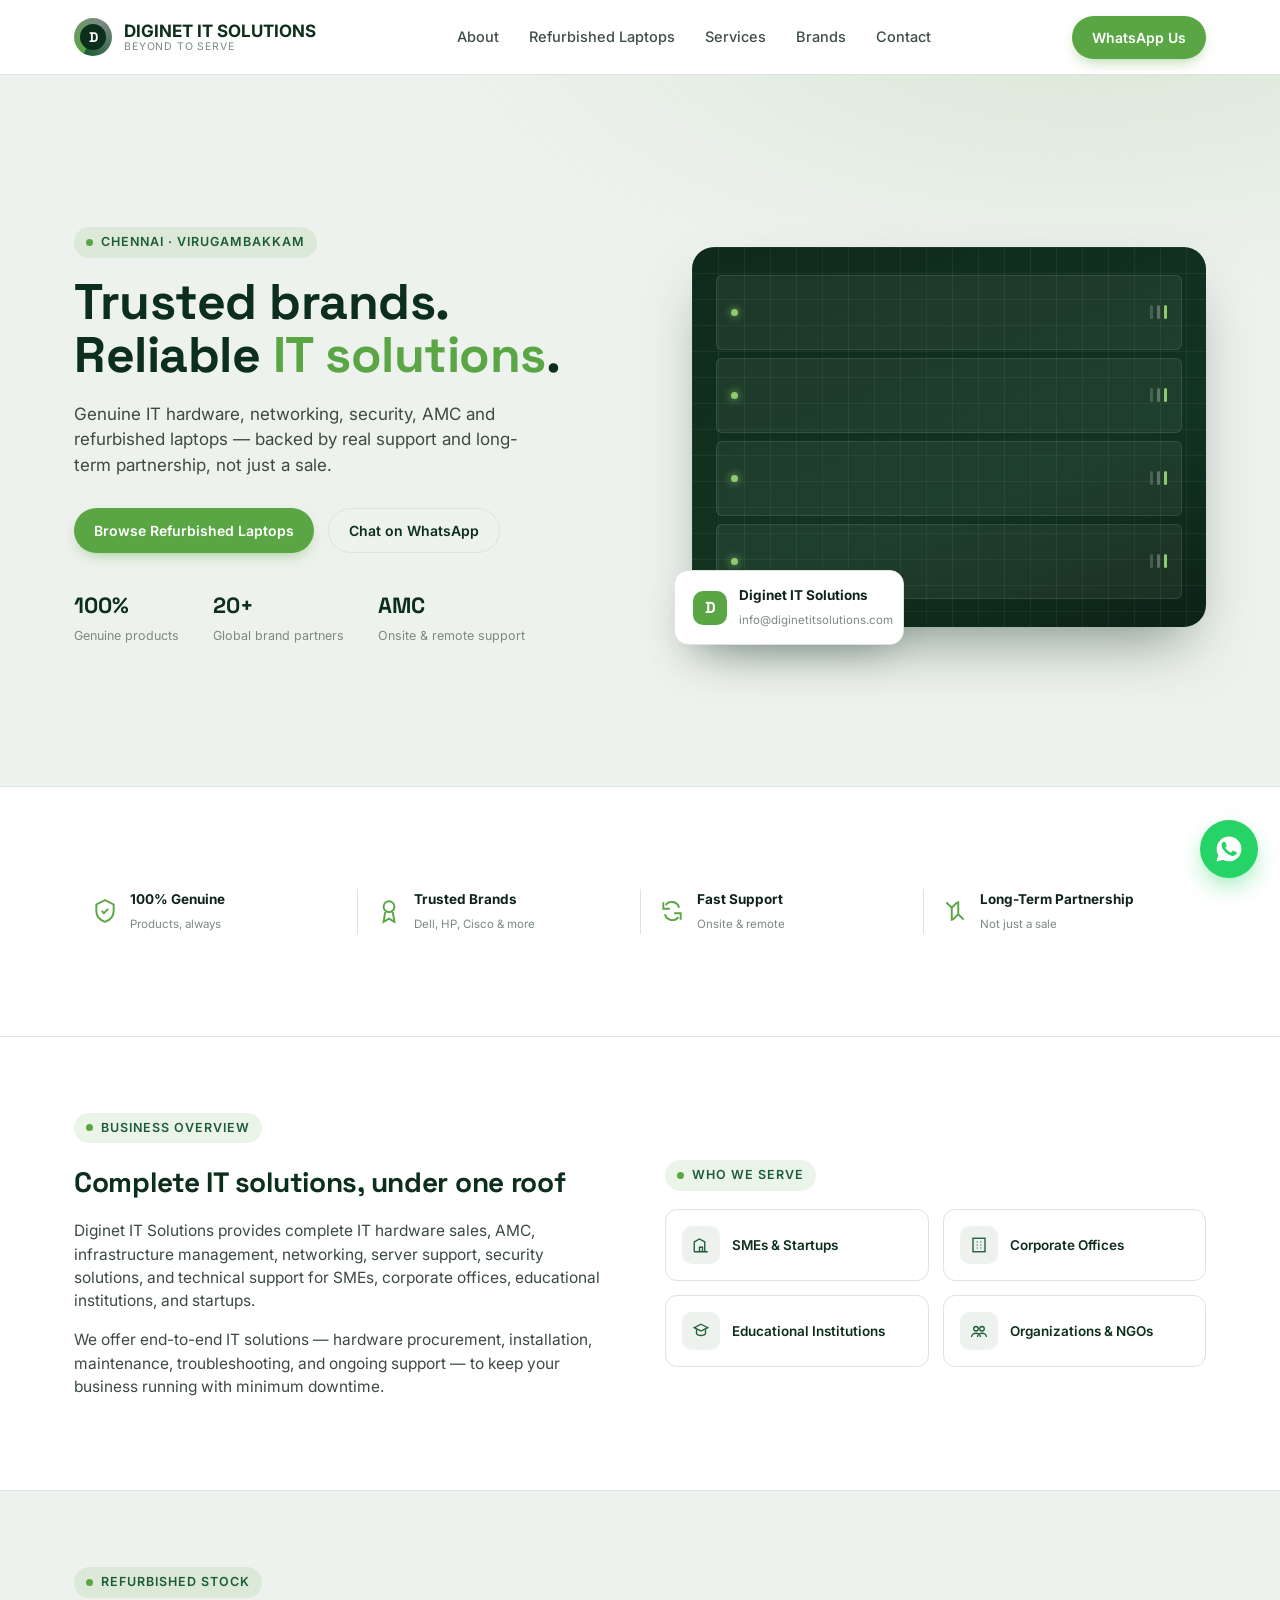
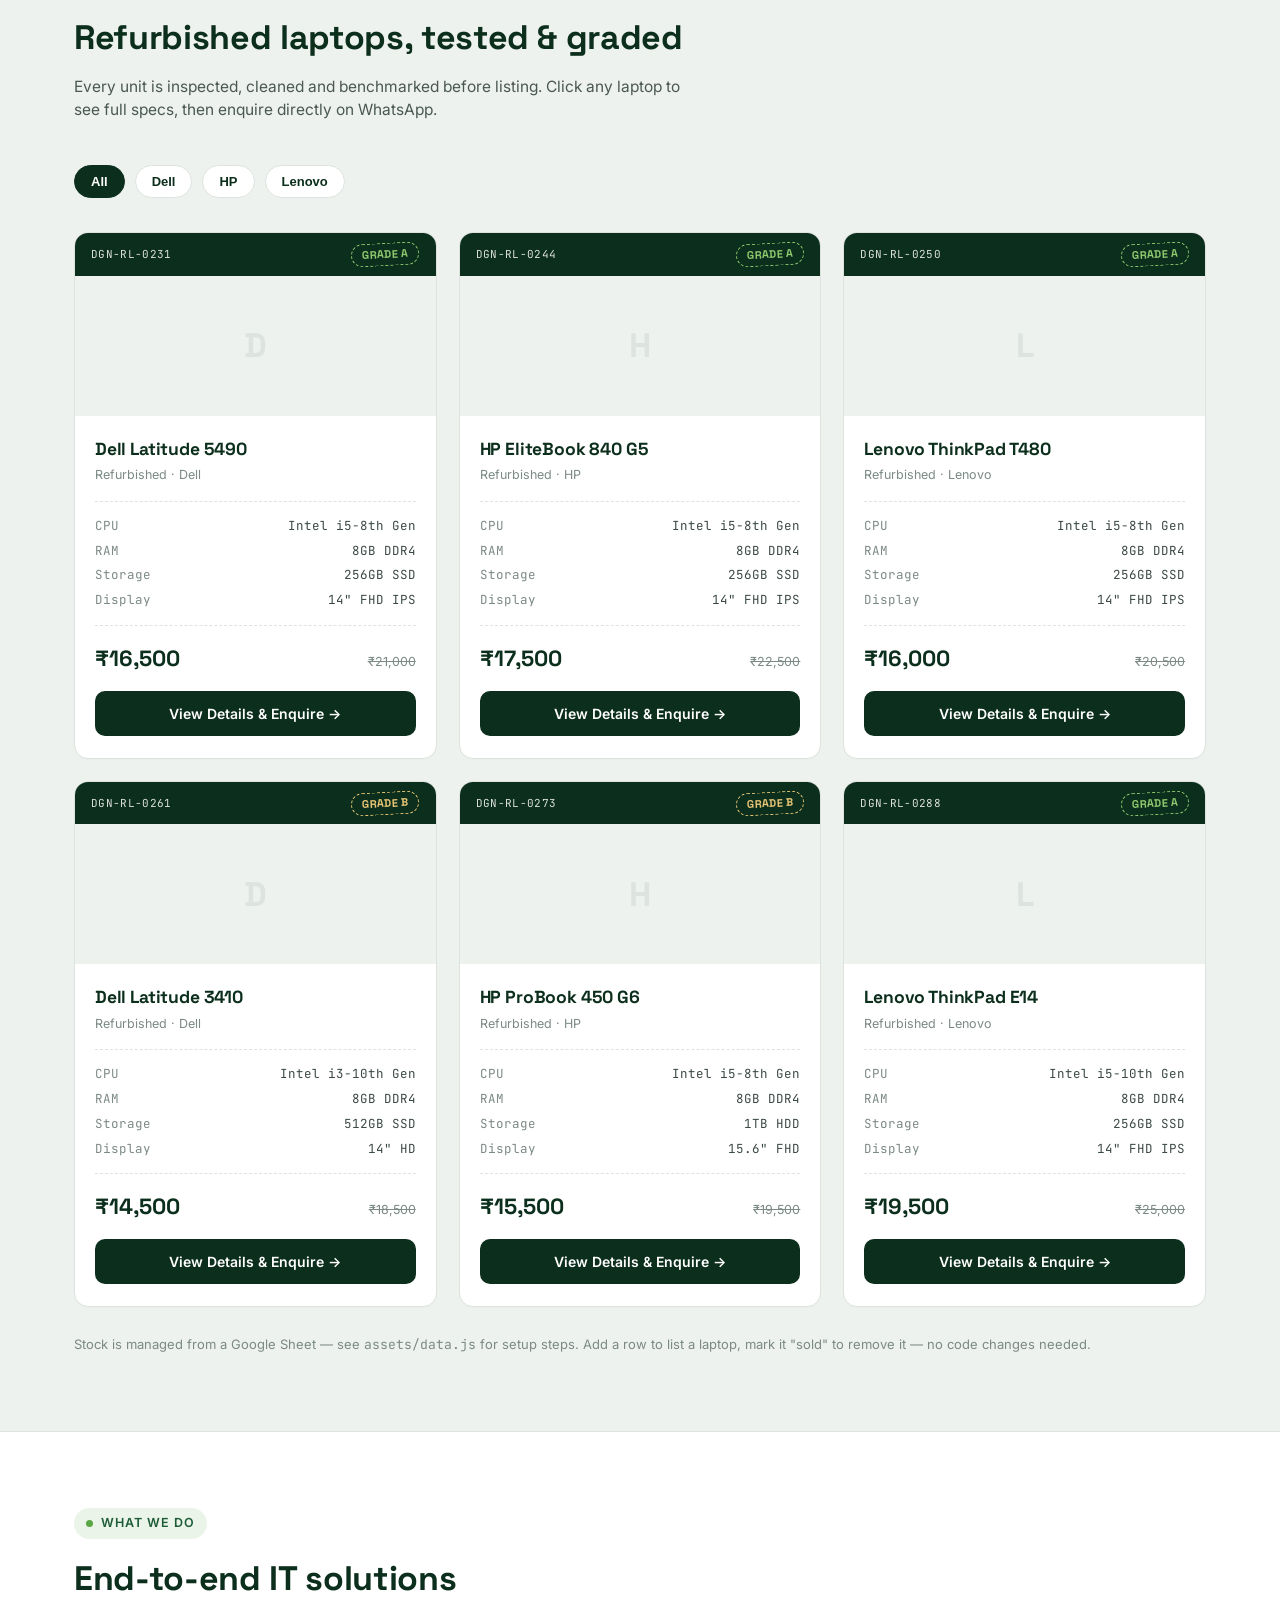
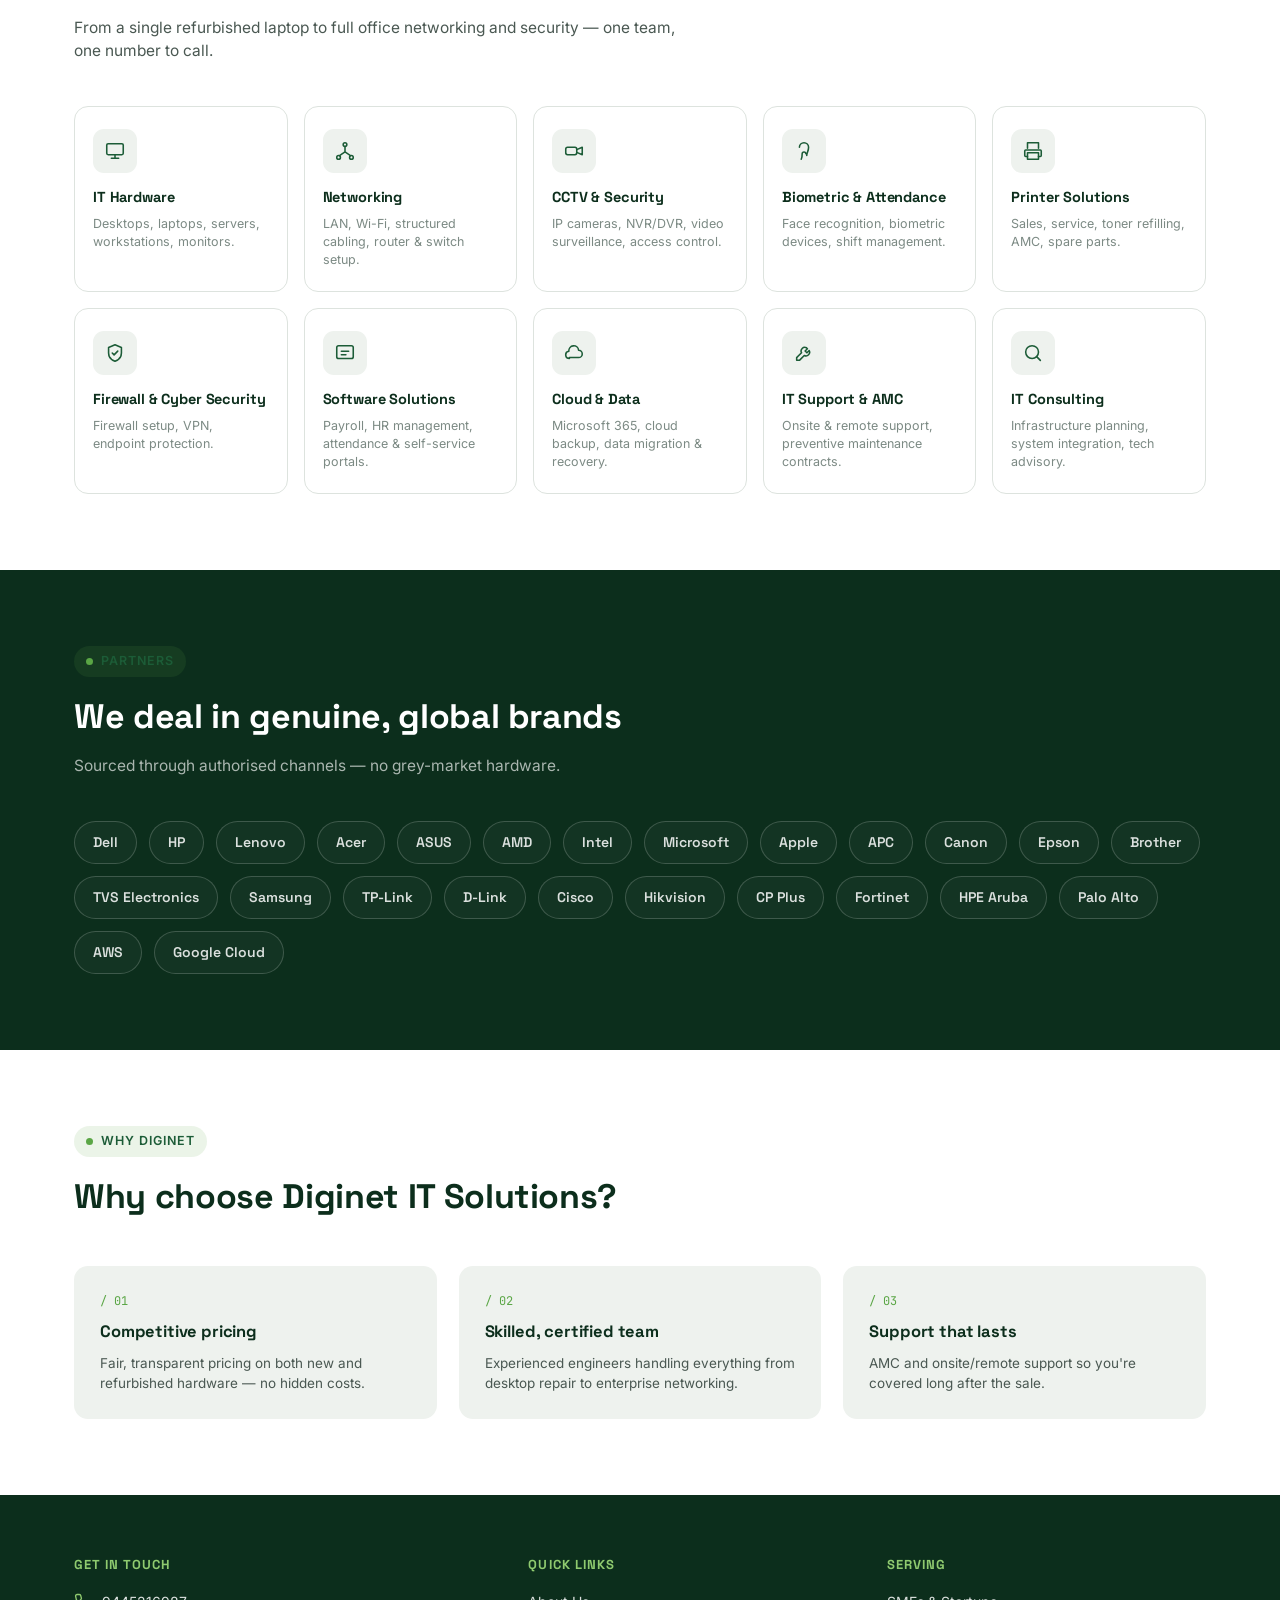
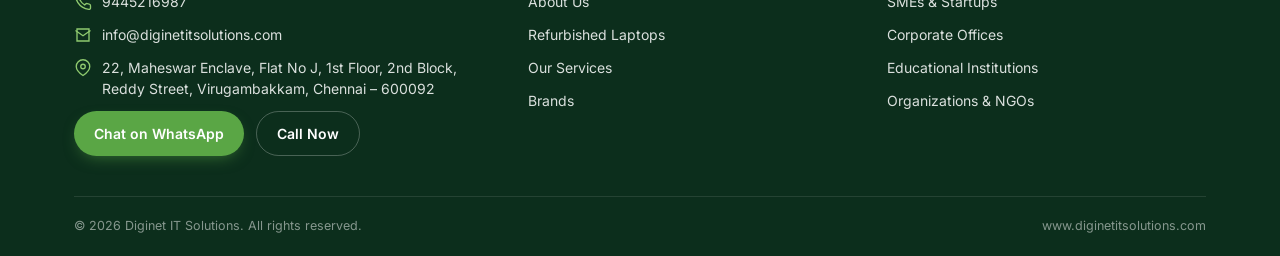
==== commit e89472b3: "Update script source path in index.html" ====
--- a/index.html
+++ b/index.html
@@ -186,7 +186,7 @@
   <svg width="30" height="30" viewBox="0 0 24 24" fill="#fff"><path d="M12.04 2C6.58 2 2.13 6.45 2.13 11.91c0 1.75.46 3.45 1.32 4.95L2 22l5.29-1.39a9.9 9.9 0 004.75 1.21h.01c5.46 0 9.91-4.45 9.91-9.91C21.96 6.45 17.5 2 12.04 2zm5.85 14.03c-.25.7-1.45 1.35-2 1.44-.51.08-1.15.11-1.86-.12-.43-.13-.98-.32-1.7-.62-2.98-1.29-4.93-4.28-5.08-4.48-.15-.2-1.22-1.62-1.22-3.1 0-1.47.77-2.19 1.05-2.49.27-.3.6-.37.8-.37.2 0 .4 0 .58.01.18.01.43-.07.68.52.25.6.85 2.06.92 2.21.07.15.12.33.02.53-.1.2-.15.32-.3.49-.15.17-.31.38-.44.51-.15.15-.3.31-.13.61.17.3.77 1.27 1.65 2.06 1.14 1.02 2.1 1.33 2.4 1.48.3.15.48.13.65-.08.18-.2.75-.87.95-1.17.2-.3.4-.25.68-.15.27.1 1.73.82 2.03.97.3.15.5.22.57.35.08.13.08.73-.17 1.43z"/></svg>
 </a>
 
-<script src="assets/data.js"></script>
+<script src="data.js"></script>
 <script>
   let ALL_LAPTOPS = [];
   const grid = document.getElementById('laptopGrid');
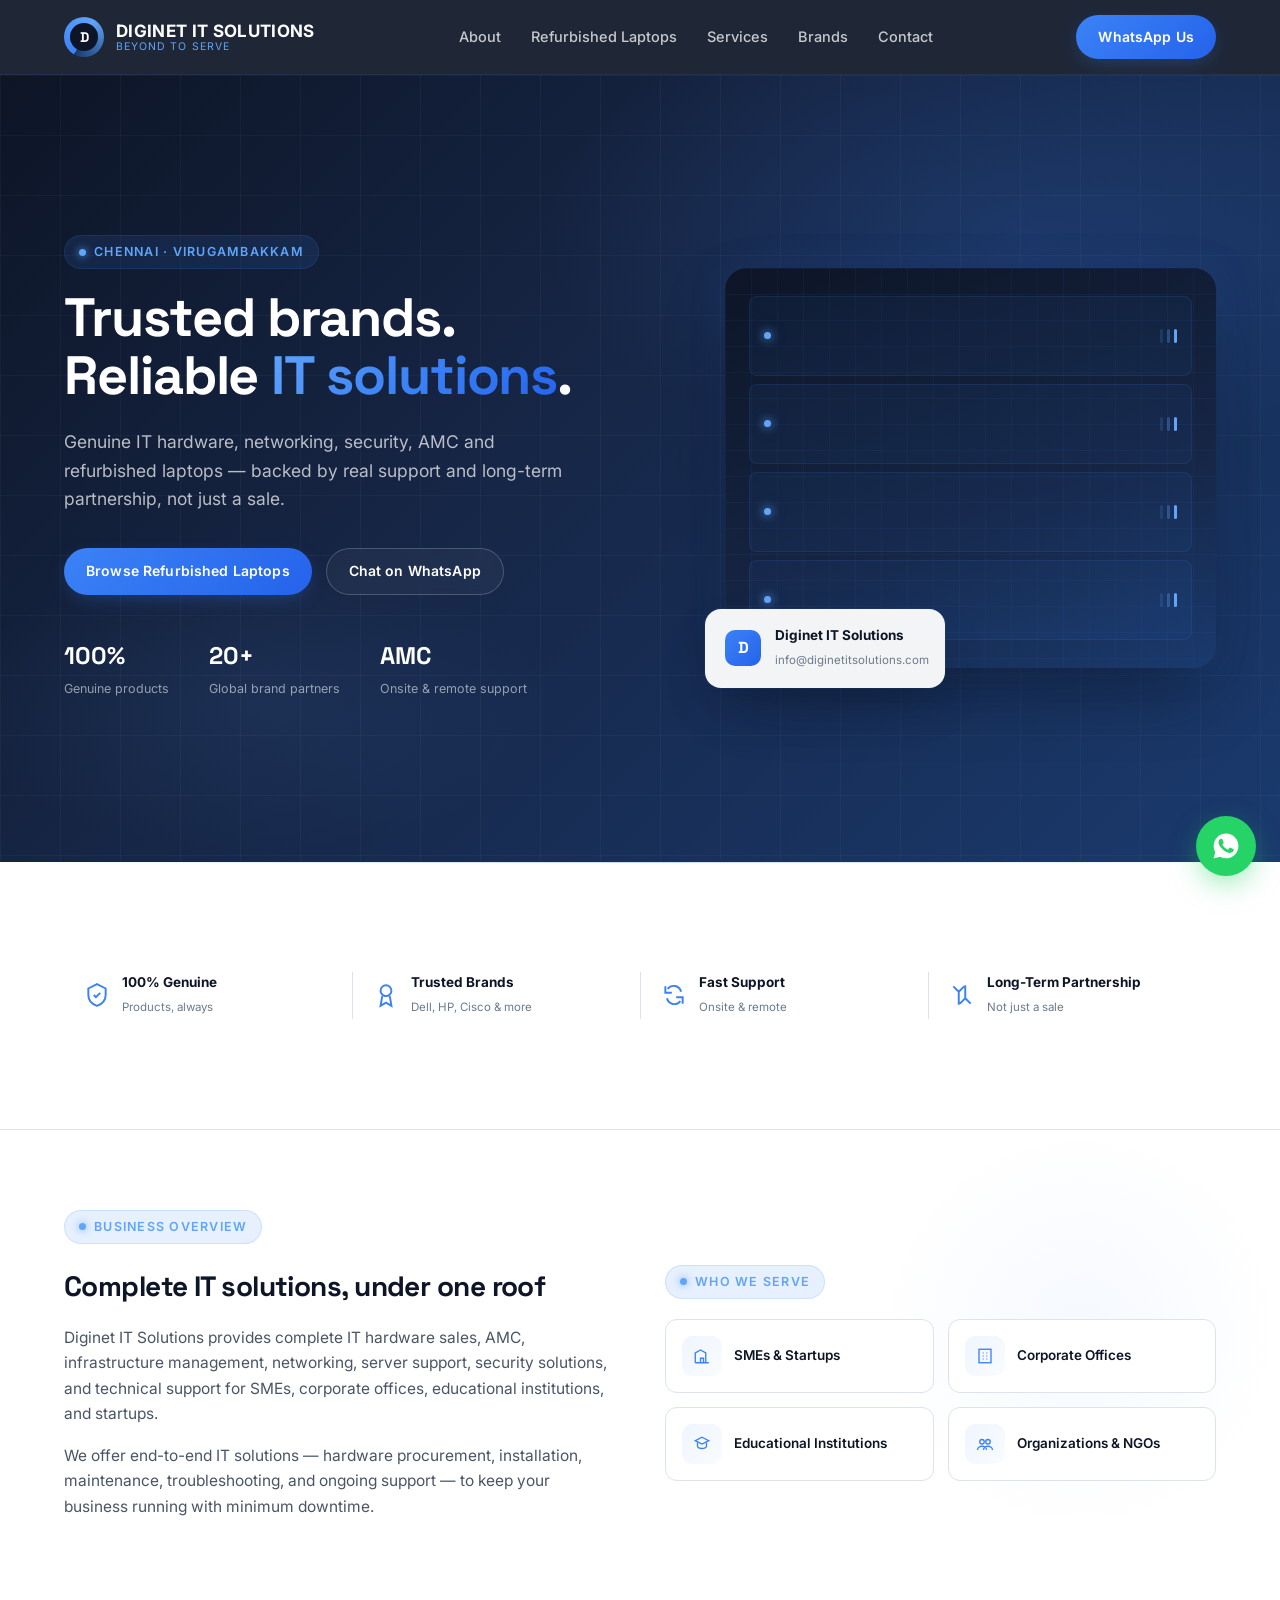
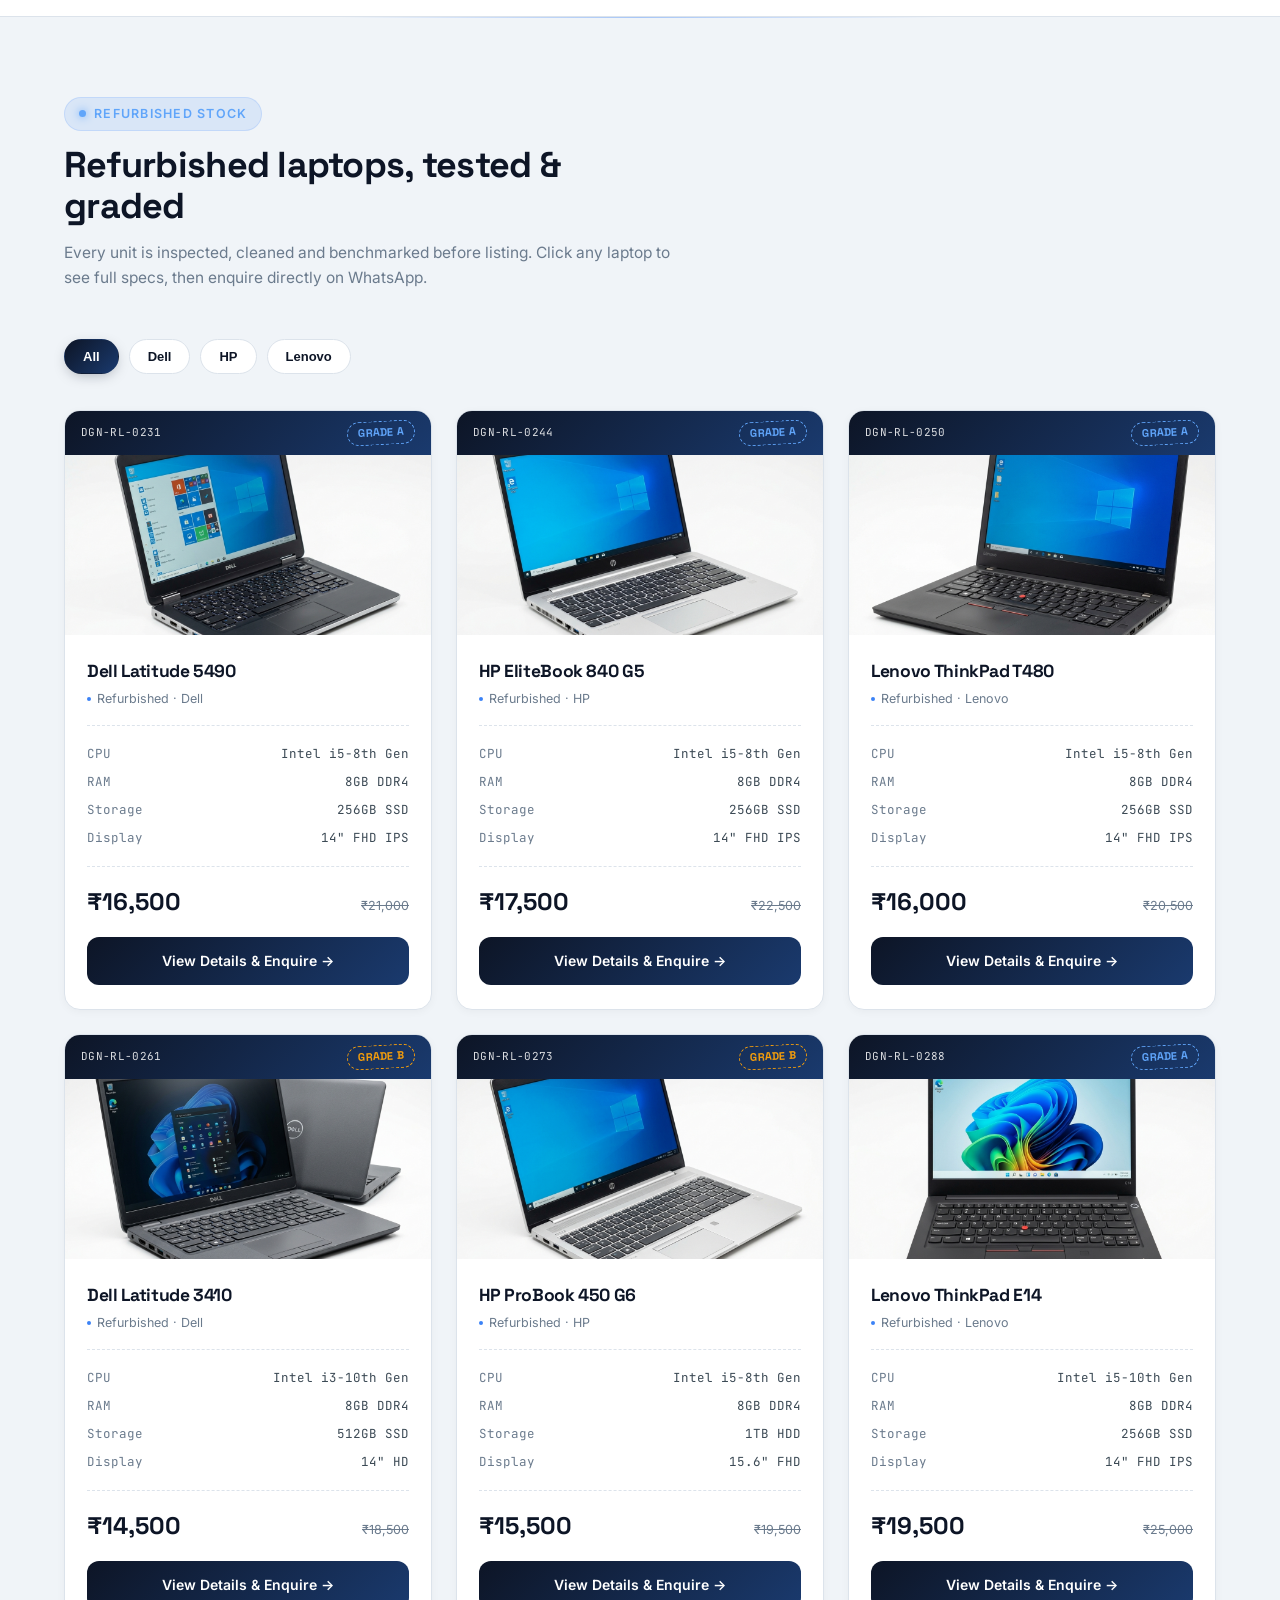
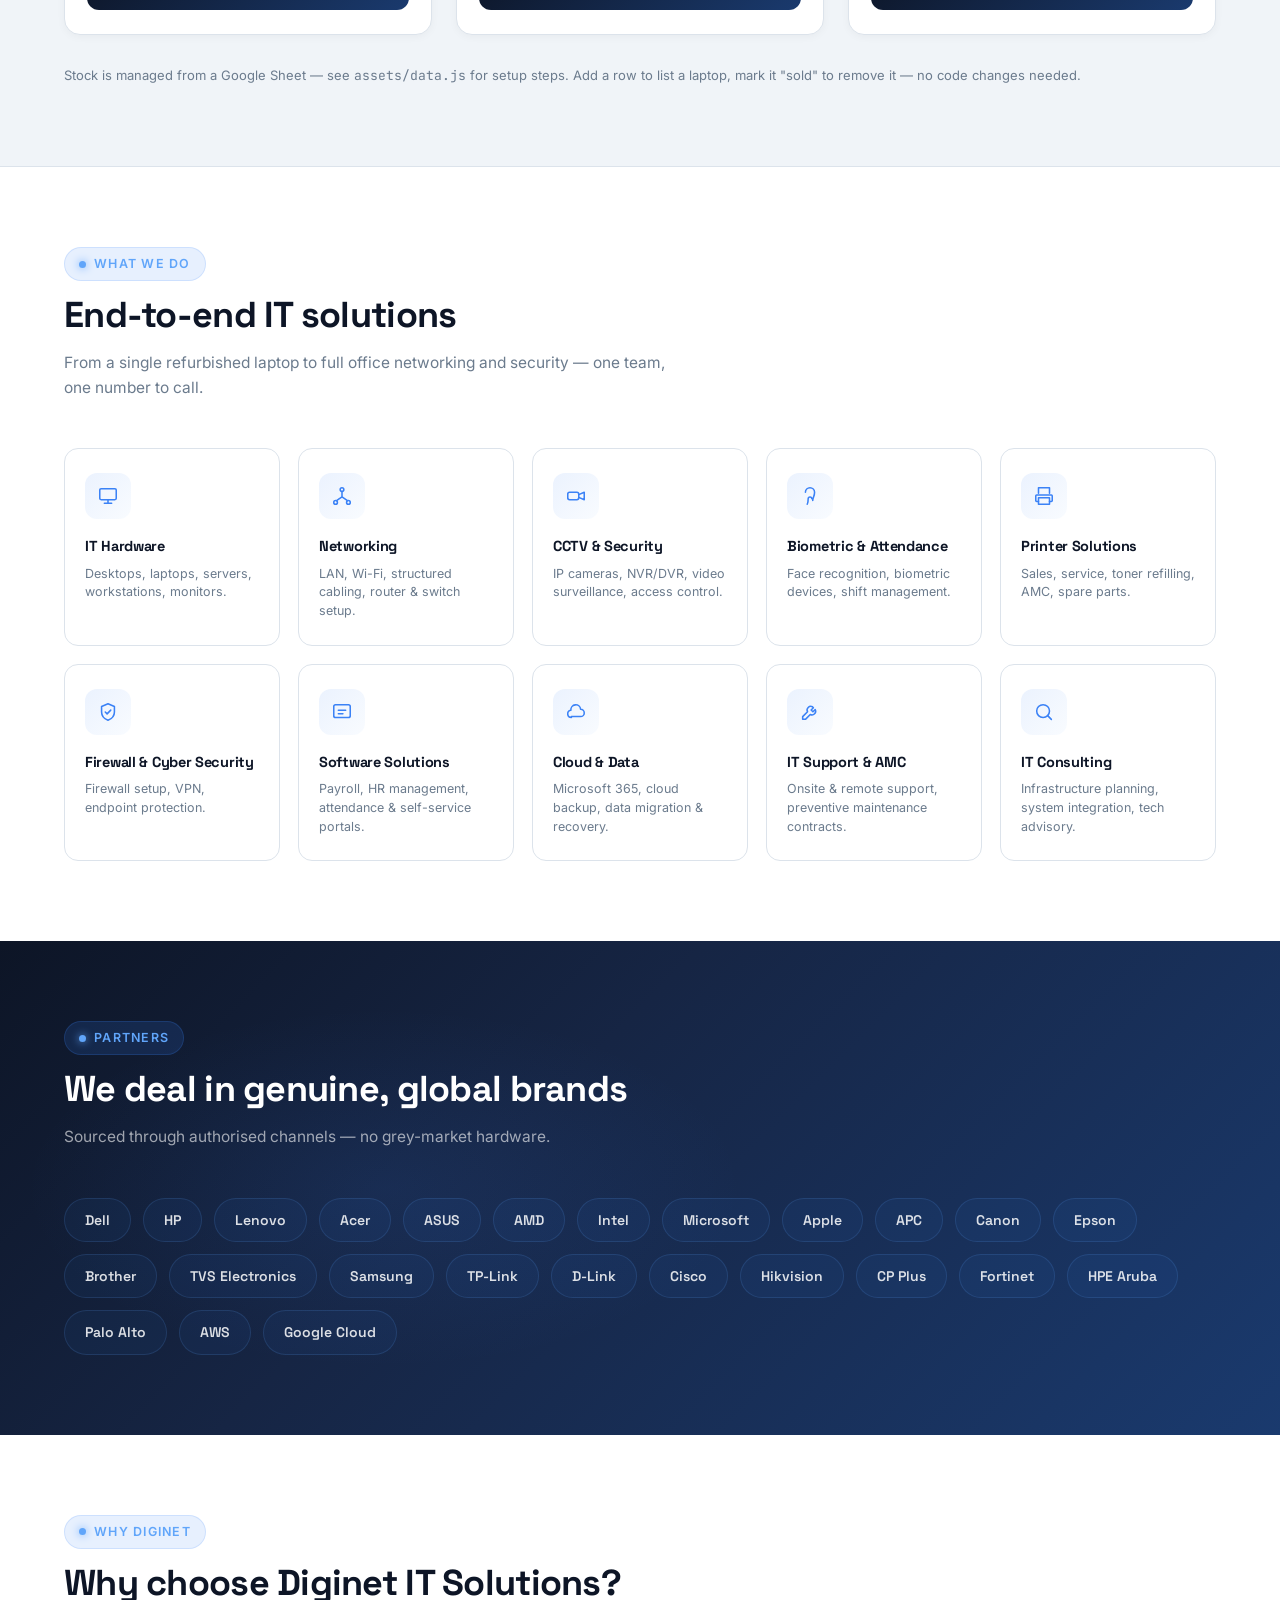
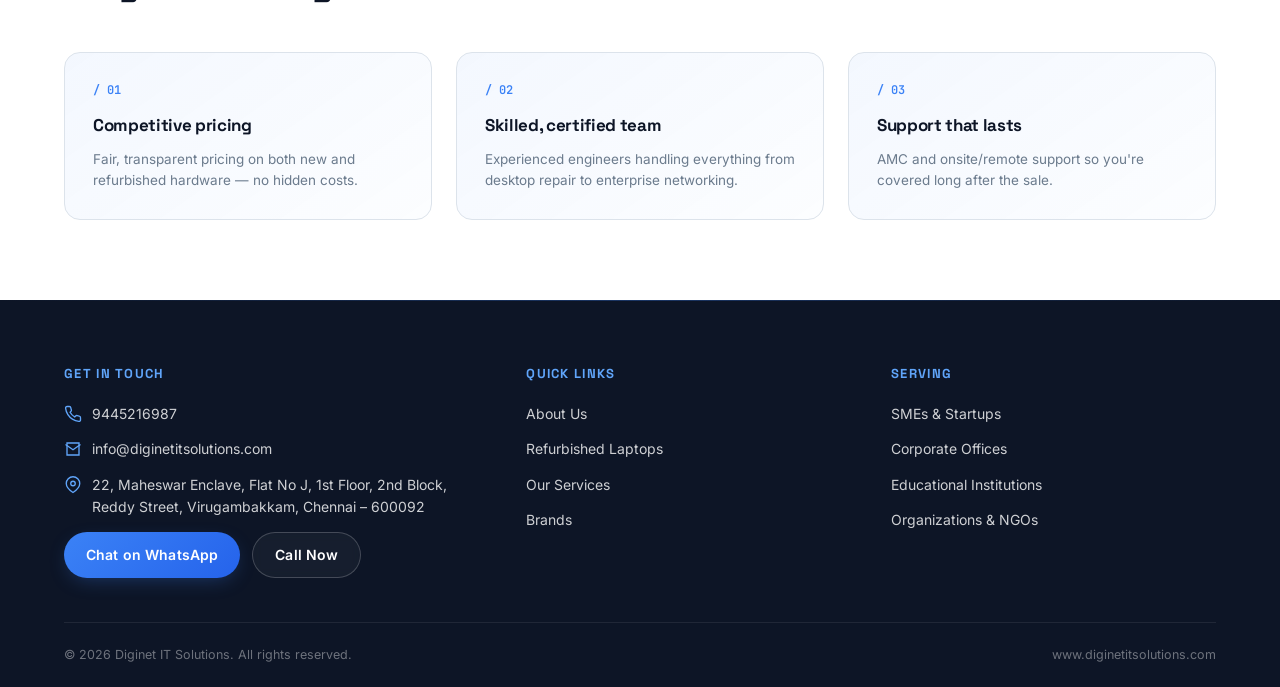
==== commit 6e7e6561: "✨ Premium website redesign - Navy blue theme, laptop images, animations" ====
--- a/index.html
+++ b/index.html
@@ -4,6 +4,7 @@
 <meta charset="UTF-8">
 <meta name="viewport" content="width=device-width, initial-scale=1.0">
 <title>Diginet IT Solutions — IT Hardware, Services &amp; Refurbished Laptops, Chennai</title>
+<meta name="description" content="Diginet IT Solutions provides genuine IT hardware, refurbished laptops, networking, security, AMC and support services in Chennai. Trusted Dell, HP, Lenovo dealers.">
 <link rel="preconnect" href="https://fonts.googleapis.com">
 <link href="https://fonts.googleapis.com/css2?family=Space+Grotesk:wght@500;600;700&family=Inter:wght@400;500;600;700&family=JetBrains+Mono:wght@400;500;700&display=swap" rel="stylesheet">
 <link rel="stylesheet" href="style.css">
@@ -27,12 +28,25 @@
       <a href="#contact">Contact</a>
     </div>
     <a class="btn btn-primary" href="https://wa.me/919445216987?text=Hi%20Diginet%20IT%20Solutions%2C%20I%27d%20like%20to%20know%20more." target="_blank" rel="noopener">WhatsApp Us</a>
+    <button class="hamburger" id="hamburger" aria-label="Menu">
+      <span></span><span></span><span></span>
+    </button>
   </nav>
 </header>
 
+<!-- Mobile Navigation -->
+<div class="mobile-nav" id="mobileNav">
+  <a href="#about" class="mobile-link">About</a>
+  <a href="#laptops" class="mobile-link">Refurbished Laptops</a>
+  <a href="#services" class="mobile-link">Services</a>
+  <a href="#brands" class="mobile-link">Brands</a>
+  <a href="#contact" class="mobile-link">Contact</a>
+  <a class="btn btn-primary" href="https://wa.me/919445216987?text=Hi%20Diginet%20IT%20Solutions%2C%20I%27d%20like%20to%20know%20more." target="_blank" rel="noopener">WhatsApp Us</a>
+</div>
+
 <section class="hero" id="top">
   <div class="wrap">
-    <div>
+    <div data-reveal>
       <div class="eyebrow">Chennai · Virugambakkam</div>
       <h1 class="hero-title">Trusted brands.<br>Reliable <span>IT solutions</span>.</h1>
       <p class="lead">Genuine IT hardware, networking, security, AMC and refurbished laptops — backed by real support and long-term partnership, not just a sale.</p>
@@ -46,7 +60,7 @@
         <div class="stat"><b>AMC</b><span>Onsite &amp; remote support</span></div>
       </div>
     </div>
-    <div class="hero-visual">
+    <div class="hero-visual" data-reveal="scale">
       <div class="rack-card">
         <div class="grid-lines"></div>
         <div class="rack-units">
@@ -64,7 +78,7 @@
   </div>
 </section>
 
-<section class="trust">
+<section class="trust" data-reveal>
   <div class="wrap">
     <div class="item"><svg width="26" height="26" viewBox="0 0 24 24" fill="none" stroke="currentColor" stroke-width="1.8"><path d="M12 2l8 4v6c0 5-3.4 8.4-8 10-4.6-1.6-8-5-8-10V6l8-4z"/><path d="M9 12l2 2 4-4"/></svg><div><b>100% Genuine</b><span>Products, always</span></div></div>
     <div class="item"><svg width="26" height="26" viewBox="0 0 24 24" fill="none" stroke="currentColor" stroke-width="1.8"><circle cx="12" cy="8" r="5"/><path d="M8.5 13L7 22l5-3 5 3-1.5-9"/></svg><div><b>Trusted Brands</b><span>Dell, HP, Cisco &amp; more</span></div></div>
@@ -75,13 +89,13 @@
 
 <section class="about" id="about">
   <div class="wrap">
-    <div class="about-copy">
+    <div class="about-copy" data-reveal="left">
       <div class="eyebrow">Business Overview</div>
       <h2 style="font-size:28px; color:var(--forest-dark); margin-bottom:16px;">Complete IT solutions, under one roof</h2>
       <p>Diginet IT Solutions provides complete IT hardware sales, AMC, infrastructure management, networking, server support, security solutions, and technical support for SMEs, corporate offices, educational institutions, and startups.</p>
       <p>We offer end-to-end IT solutions — hardware procurement, installation, maintenance, troubleshooting, and ongoing support — to keep your business running with minimum downtime.</p>
     </div>
-    <div>
+    <div data-reveal>
       <div class="eyebrow">Who We Serve</div>
       <div class="serve-grid">
         <div class="serve-item"><div class="icon"><svg width="18" height="18" viewBox="0 0 24 24" fill="none" stroke="currentColor" stroke-width="1.8"><path d="M3 21V8l7-4 7 4v13M3 21h18M10 21v-6h4v6"/></svg></div><span>SMEs &amp; Startups</span></div>
@@ -95,12 +109,12 @@
 
 <section class="laptops" id="laptops">
   <div class="wrap">
-    <div class="section-head">
+    <div class="section-head" data-reveal>
       <div class="eyebrow">Refurbished Stock</div>
       <h2>Refurbished laptops, tested &amp; graded</h2>
       <p>Every unit is inspected, cleaned and benchmarked before listing. Click any laptop to see full specs, then enquire directly on WhatsApp.</p>
     </div>
-    <div class="filter-row">
+    <div class="filter-row" data-reveal>
       <button class="chip active" data-filter="all">All</button>
       <button class="chip" data-filter="Dell">Dell</button>
       <button class="chip" data-filter="HP">HP</button>
@@ -113,33 +127,33 @@
 
 <section id="services">
   <div class="wrap">
-    <div class="section-head">
+    <div class="section-head" data-reveal>
       <div class="eyebrow">What We Do</div>
       <h2>End-to-end IT solutions</h2>
       <p>From a single refurbished laptop to full office networking and security — one team, one number to call.</p>
     </div>
-    <div class="services-grid" id="servicesGrid"></div>
+    <div class="services-grid" id="servicesGrid" data-reveal></div>
   </div>
 </section>
 
 <section class="brands" id="brands">
   <div class="wrap">
-    <div class="section-head">
+    <div class="section-head" data-reveal>
       <div class="eyebrow">Partners</div>
       <h2>We deal in genuine, global brands</h2>
       <p>Sourced through authorised channels — no grey-market hardware.</p>
     </div>
-    <div class="brand-strip" id="brandStrip"></div>
+    <div class="brand-strip" id="brandStrip" data-reveal></div>
   </div>
 </section>
 
 <section>
   <div class="wrap">
-    <div class="section-head">
+    <div class="section-head" data-reveal>
       <div class="eyebrow">Why Diginet</div>
       <h2>Why choose Diginet IT Solutions?</h2>
     </div>
-    <div class="why-grid">
+    <div class="why-grid" data-reveal>
       <div class="why-card"><div class="num">/ 01</div><h4>Competitive pricing</h4><p>Fair, transparent pricing on both new and refurbished hardware — no hidden costs.</p></div>
       <div class="why-card"><div class="num">/ 02</div><h4>Skilled, certified team</h4><p>Experienced engineers handling everything from desktop repair to enterprise networking.</p></div>
       <div class="why-card"><div class="num">/ 03</div><h4>Support that lasts</h4><p>AMC and onsite/remote support so you're covered long after the sale.</p></div>
@@ -157,7 +171,7 @@
         <div class="contact-line"><svg width="18" height="18" viewBox="0 0 24 24" fill="none" stroke="currentColor" stroke-width="1.8"><path d="M21 10c0 6-9 12-9 12s-9-6-9-12a9 9 0 0118 0z"/><circle cx="12" cy="10" r="3"/></svg><span>22, Maheswar Enclave, Flat No J, 1st Floor, 2nd Block, Reddy Street, Virugambakkam, Chennai – 600092</span></div>
         <div class="foot-cta">
           <a class="btn btn-primary" href="https://wa.me/919445216987?text=Hi%20Diginet%20IT%20Solutions%2C%20I%27d%20like%20to%20know%20more." target="_blank" rel="noopener">Chat on WhatsApp</a>
-          <a class="btn btn-ghost" style="border-color:rgba(255,255,255,0.25); color:#fff;" href="tel:+919445216987">Call Now</a>
+          <a class="btn btn-ghost" href="tel:+919445216987">Call Now</a>
         </div>
       </div>
       <div>
@@ -193,7 +207,7 @@
 
   function cardHtml(l){
     const img = l.image
-      ? `<img src="${l.image}" alt="${l.name}">`
+      ? `<img src="${l.image}" alt="${l.name}" loading="lazy">`
       : `<span class="ph">${(l.brand||"?").charAt(0)}</span>`;
     return `
       <a class="laptop-card" href="product.html?id=${encodeURIComponent(l.id)}">
@@ -260,6 +274,36 @@
 
   const BRANDS = ["Dell","HP","Lenovo","Acer","ASUS","AMD","Intel","Microsoft","Apple","APC","Canon","Epson","Brother","TVS Electronics","Samsung","TP-Link","D-Link","Cisco","Hikvision","CP Plus","Fortinet","HPE Aruba","Palo Alto","AWS","Google Cloud"];
   document.getElementById('brandStrip').innerHTML = BRANDS.map(b => `<span class="brand-chip">${b}</span>`).join('');
+
+  /* ========== Hamburger Menu ========== */
+  const hamburger = document.getElementById('hamburger');
+  const mobileNav = document.getElementById('mobileNav');
+  hamburger.addEventListener('click', () => {
+    hamburger.classList.toggle('active');
+    mobileNav.classList.toggle('active');
+    document.body.style.overflow = mobileNav.classList.contains('active') ? 'hidden' : '';
+  });
+  document.querySelectorAll('.mobile-link').forEach(link => {
+    link.addEventListener('click', () => {
+      hamburger.classList.remove('active');
+      mobileNav.classList.remove('active');
+      document.body.style.overflow = '';
+    });
+  });
+
+  /* ========== Scroll Reveal Animation ========== */
+  const revealObserver = new IntersectionObserver((entries) => {
+    entries.forEach(entry => {
+      if (entry.isIntersecting) {
+        entry.target.classList.add('revealed');
+        revealObserver.unobserve(entry.target);
+      }
+    });
+  }, { threshold: 0.12, rootMargin: '0px 0px -40px 0px' });
+
+  document.querySelectorAll('[data-reveal]').forEach(el => {
+    revealObserver.observe(el);
+  });
 </script>
 </body>
 </html>
--- a/style.css
+++ b/style.css
@@ -1,232 +1,713 @@
+/* =====================================================================
+   DIGINET IT SOLUTIONS — Premium Design System
+   Navy Blue / Electric Blue Professional Theme
+   ===================================================================== */
+
 :root{
-  --ink:#0f231a;
-  --forest-dark:#0c2e1c;
-  --forest:#1c5c37;
-  --leaf:#5aa645;
-  --leaf-light:#8fca6f;
-  --mist:#eef2ee;
+  --ink:#0a0e1a;
+  --forest-dark:#0d1526;
+  --forest:#1a3a6e;
+  --leaf:#3b82f6;
+  --leaf-light:#60a5fa;
+  --mist:#f0f4f8;
   --paper:#ffffff;
-  --steel:#7c8a84;
-  --line:#dde3de;
-  --amber:#d98c2b;
+  --steel:#6b7b8d;
+  --line:#dce3eb;
+  --amber:#f59e0b;
   --radius:14px;
-}
+  --accent-glow:rgba(59,130,246,0.35);
+  --gradient-hero:linear-gradient(135deg, #0d1526 0%, #162544 40%, #1a3a6e 100%);
+  --gradient-card:linear-gradient(145deg, rgba(59,130,246,0.06), rgba(96,165,250,0.02));
+}
+
 *{box-sizing:border-box; margin:0; padding:0;}
 html{scroll-behavior:smooth;}
 body{
   font-family:'Inter', sans-serif;
   color:var(--ink);
   background:var(--paper);
-  line-height:1.5;
-}
-h1,h2,h3,h4{ font-family:'Space Grotesk', sans-serif; letter-spacing:-0.01em; }
+  line-height:1.6;
+  overflow-x:hidden;
+}
+h1,h2,h3,h4{ font-family:'Space Grotesk', sans-serif; letter-spacing:-0.02em; }
 .mono{ font-family:'JetBrains Mono', monospace; }
 a{ text-decoration:none; color:inherit; }
 img{max-width:100%; display:block;}
-.wrap{ max-width:1180px; margin:0 auto; padding:0 24px; }
+.wrap{ max-width:1200px; margin:0 auto; padding:0 24px; }
 ::selection{ background:var(--leaf-light); color:var(--forest-dark); }
+
+/* ---------- ANIMATIONS ---------- */
+@keyframes fadeUp{
+  from{ opacity:0; transform:translateY(32px); }
+  to{ opacity:1; transform:translateY(0); }
+}
+@keyframes fadeIn{
+  from{ opacity:0; }
+  to{ opacity:1; }
+}
+@keyframes shimmer{
+  0%{ background-position:-200% 0; }
+  100%{ background-position:200% 0; }
+}
+@keyframes float{
+  0%,100%{ transform:translateY(0); }
+  50%{ transform:translateY(-10px); }
+}
+@keyframes glowPulse{
+  0%,100%{ box-shadow:0 0 20px rgba(59,130,246,0.15); }
+  50%{ box-shadow:0 0 40px rgba(59,130,246,0.35); }
+}
+@keyframes gradientShift{
+  0%{ background-position:0% 50%; }
+  50%{ background-position:100% 50%; }
+  100%{ background-position:0% 50%; }
+}
+@keyframes slideInLeft{
+  from{ opacity:0; transform:translateX(-40px); }
+  to{ opacity:1; transform:translateX(0); }
+}
+@keyframes scaleIn{
+  from{ opacity:0; transform:scale(0.92); }
+  to{ opacity:1; transform:scale(1); }
+}
+
+/* Scroll reveal */
+[data-reveal]{
+  opacity:0;
+  transform:translateY(32px);
+  transition:opacity 0.7s cubic-bezier(0.22,1,0.36,1), transform 0.7s cubic-bezier(0.22,1,0.36,1);
+}
+[data-reveal].revealed{
+  opacity:1;
+  transform:translateY(0);
+}
+[data-reveal="left"]{
+  transform:translateX(-40px);
+}
+[data-reveal="left"].revealed{
+  transform:translateX(0);
+}
+[data-reveal="scale"]{
+  transform:scale(0.92);
+}
+[data-reveal="scale"].revealed{
+  transform:scale(1);
+}
 
 /* ---------- NAV ---------- */
 header.site{
   position:sticky; top:0; z-index:100;
-  background:rgba(255,255,255,0.92);
-  backdrop-filter:blur(8px);
-  border-bottom:1px solid var(--line);
+  background:rgba(13,21,38,0.92);
+  backdrop-filter:blur(16px) saturate(1.6);
+  border-bottom:1px solid rgba(59,130,246,0.12);
+  transition:background 0.3s;
 }
 nav.wrap{ display:flex; align-items:center; justify-content:space-between; height:74px; }
 .logo{ display:flex; align-items:center; gap:12px; }
 .logo-mark{
-  width:38px; height:38px; border-radius:50%;
-  background:conic-gradient(from 210deg, var(--leaf), var(--steel), var(--forest));
+  width:40px; height:40px; border-radius:50%;
+  background:conic-gradient(from 210deg, var(--leaf), var(--leaf-light), var(--forest));
   display:flex; align-items:center; justify-content:center; position:relative;
+  animation:glowPulse 3s ease-in-out infinite;
 }
 .logo-mark::after{
   content:"D"; font-family:'Space Grotesk'; font-weight:700; color:#fff;
-  background:var(--forest-dark); width:26px; height:26px; border-radius:50%;
+  background:var(--forest-dark); width:28px; height:28px; border-radius:50%;
   display:flex; align-items:center; justify-content:center; font-size:14px;
 }
 .logo-text{ line-height:1.1; }
-.logo-text .name{ font-weight:700; font-size:17px; color:var(--forest-dark); }
-.logo-text .tag{ font-size:10.5px; color:var(--steel); letter-spacing:0.08em; text-transform:uppercase; }
+.logo-text .name{ font-weight:700; font-size:17px; color:#fff; letter-spacing:0.02em; }
+.logo-text .tag{ font-size:10.5px; color:var(--leaf-light); letter-spacing:0.1em; text-transform:uppercase; }
 nav .links{ display:flex; align-items:center; gap:30px; font-size:14.5px; font-weight:500; }
-nav .links a{ color:var(--ink); opacity:0.8; transition:opacity .15s; }
-nav .links a:hover{ opacity:1; color:var(--forest); }
-.btn{ display:inline-flex; align-items:center; gap:8px; padding:11px 20px; border-radius:999px; font-weight:600; font-size:14px; transition:transform .15s, box-shadow .15s; border:none; cursor:pointer; }
-.btn-primary{ background:var(--leaf); color:#fff; box-shadow:0 6px 16px -6px rgba(90,166,69,0.6); }
-.btn-primary:hover{ transform:translateY(-1px); box-shadow:0 10px 20px -6px rgba(90,166,69,0.7); }
-.btn-ghost{ border:1.5px solid var(--line); color:var(--forest-dark); background:transparent; }
-.btn-ghost:hover{ border-color:var(--leaf); }
-@media (max-width:860px){ nav .links{ display:none; } }
+nav .links a{ color:rgba(255,255,255,0.75); transition:all .2s; position:relative; }
+nav .links a::after{
+  content:""; position:absolute; bottom:-4px; left:0; width:0; height:2px;
+  background:var(--leaf); border-radius:2px; transition:width .25s ease;
+}
+nav .links a:hover{ color:#fff; }
+nav .links a:hover::after{ width:100%; }
+
+/* Buttons */
+.btn{
+  display:inline-flex; align-items:center; gap:8px; padding:11px 22px;
+  border-radius:999px; font-weight:600; font-size:14px;
+  transition:all .25s cubic-bezier(0.22,1,0.36,1);
+  border:none; cursor:pointer; letter-spacing:0.01em;
+}
+.btn-primary{
+  background:linear-gradient(135deg, var(--leaf), #2563eb);
+  color:#fff;
+  box-shadow:0 6px 20px -6px var(--accent-glow);
+  position:relative;
+  overflow:hidden;
+}
+.btn-primary::before{
+  content:""; position:absolute; inset:0;
+  background:linear-gradient(135deg, transparent, rgba(255,255,255,0.15), transparent);
+  opacity:0; transition:opacity .3s;
+}
+.btn-primary:hover{
+  transform:translateY(-2px);
+  box-shadow:0 12px 28px -6px var(--accent-glow);
+}
+.btn-primary:hover::before{ opacity:1; }
+.btn-ghost{
+  border:1.5px solid rgba(255,255,255,0.2);
+  color:#fff; background:rgba(255,255,255,0.04);
+  backdrop-filter:blur(4px);
+}
+.btn-ghost:hover{
+  border-color:var(--leaf); background:rgba(59,130,246,0.08);
+  transform:translateY(-1px);
+}
+
+/* Hamburger */
+.hamburger{
+  display:none; flex-direction:column; gap:5px; padding:8px;
+  cursor:pointer; background:none; border:none; z-index:200;
+}
+.hamburger span{
+  display:block; width:24px; height:2.5px; background:#fff;
+  border-radius:2px; transition:all .3s ease;
+}
+.hamburger.active span:nth-child(1){ transform:rotate(45deg) translate(5px, 5px); }
+.hamburger.active span:nth-child(2){ opacity:0; }
+.hamburger.active span:nth-child(3){ transform:rotate(-45deg) translate(5px, -5px); }
+
+/* Mobile nav overlay */
+.mobile-nav{
+  display:none; position:fixed; inset:0; z-index:150;
+  background:rgba(13,21,38,0.97); backdrop-filter:blur(20px);
+  flex-direction:column; align-items:center; justify-content:center; gap:28px;
+}
+.mobile-nav.active{ display:flex; animation:fadeIn .3s ease; }
+.mobile-nav a{
+  font-size:22px; font-weight:600; color:rgba(255,255,255,0.85);
+  font-family:'Space Grotesk', sans-serif; transition:color .2s;
+}
+.mobile-nav a:hover{ color:var(--leaf-light); }
+
+@media (max-width:860px){
+  nav .links{ display:none; }
+  nav .btn{ display:none; }
+  .hamburger{ display:flex; }
+}
 
 /* ---------- HERO ---------- */
 .hero{
   position:relative; overflow:hidden;
-  background:radial-gradient(1100px 500px at 85% -10%, rgba(90,166,69,0.14), transparent 60%), var(--mist);
-  border-bottom:1px solid var(--line);
-}
-.hero .wrap{ display:grid; grid-template-columns:1.05fr 0.95fr; gap:50px; padding-top:76px; padding-bottom:64px; align-items:center; }
-@media (max-width:900px){ .hero .wrap{ grid-template-columns:1fr; padding-top:48px; } }
+  background:var(--gradient-hero);
+  border-bottom:1px solid rgba(59,130,246,0.15);
+}
+.hero::before{
+  content:""; position:absolute; inset:0;
+  background:radial-gradient(800px 400px at 80% 20%, rgba(59,130,246,0.15), transparent 60%),
+             radial-gradient(600px 300px at 20% 80%, rgba(96,165,250,0.08), transparent 50%);
+  pointer-events:none;
+}
+.hero::after{
+  content:""; position:absolute; inset:0;
+  background-image:
+    linear-gradient(rgba(255,255,255,0.03) 1px, transparent 1px),
+    linear-gradient(90deg, rgba(255,255,255,0.03) 1px, transparent 1px);
+  background-size:60px 60px;
+  pointer-events:none;
+}
+.hero .wrap{
+  display:grid; grid-template-columns:1.1fr 0.9fr; gap:60px;
+  padding-top:80px; padding-bottom:80px; align-items:center;
+  position:relative; z-index:1;
+}
+@media (max-width:900px){ .hero .wrap{ grid-template-columns:1fr; padding-top:52px; padding-bottom:52px; } }
 .eyebrow{
-  display:inline-flex; align-items:center; gap:8px; font-size:12.5px; font-weight:600; letter-spacing:0.08em; text-transform:uppercase;
-  color:var(--forest); background:rgba(90,166,69,0.12); padding:6px 12px; border-radius:999px; margin-bottom:18px;
-}
-.eyebrow::before{ content:""; width:7px; height:7px; border-radius:50%; background:var(--leaf); }
-h1.hero-title{ font-size:clamp(32px, 4.2vw, 50px); font-weight:700; color:var(--forest-dark); line-height:1.06; margin-bottom:20px; }
-h1.hero-title span{ color:var(--leaf); }
-.hero p.lead{ font-size:17px; color:#3c4a43; max-width:480px; margin-bottom:30px; }
-.hero .cta-row{ display:flex; gap:14px; flex-wrap:wrap; margin-bottom:36px; }
-.hero-stats{ display:flex; gap:34px; flex-wrap:wrap; }
-.hero-stats .stat b{ display:block; font-family:'Space Grotesk'; font-size:22px; color:var(--forest-dark); }
-.hero-stats .stat span{ font-size:12.5px; color:var(--steel); }
-.hero-visual{ position:relative; height:380px; }
-.rack-card{ position:absolute; inset:0; background:linear-gradient(160deg,#0f2a1b,#123420 60%,#0c2216); border-radius:22px; overflow:hidden; box-shadow:0 30px 60px -20px rgba(12,46,28,0.5); }
-.rack-card .grid-lines{ position:absolute; inset:0; background-image:linear-gradient(rgba(255,255,255,0.05) 1px, transparent 1px), linear-gradient(90deg, rgba(255,255,255,0.05) 1px, transparent 1px); background-size:26px 26px; }
+  display:inline-flex; align-items:center; gap:8px;
+  font-size:12.5px; font-weight:600; letter-spacing:0.1em; text-transform:uppercase;
+  color:var(--leaf-light); background:rgba(59,130,246,0.12);
+  padding:6px 14px; border-radius:999px; margin-bottom:20px;
+  border:1px solid rgba(59,130,246,0.15);
+}
+.eyebrow::before{
+  content:""; width:7px; height:7px; border-radius:50%;
+  background:var(--leaf-light);
+  box-shadow:0 0 8px var(--leaf-light);
+}
+h1.hero-title{
+  font-size:clamp(34px, 4.5vw, 54px); font-weight:700;
+  color:#fff; line-height:1.08; margin-bottom:22px;
+}
+h1.hero-title span{
+  background:linear-gradient(135deg, var(--leaf-light), var(--leaf), #2563eb);
+  -webkit-background-clip:text; -webkit-text-fill-color:transparent;
+  background-clip:text;
+}
+.hero p.lead{ font-size:17.5px; color:rgba(255,255,255,0.7); max-width:500px; margin-bottom:34px; line-height:1.65; }
+.hero .cta-row{ display:flex; gap:14px; flex-wrap:wrap; margin-bottom:42px; }
+.hero-stats{ display:flex; gap:40px; flex-wrap:wrap; }
+.hero-stats .stat b{
+  display:block; font-family:'Space Grotesk'; font-size:24px;
+  color:#fff;
+}
+.hero-stats .stat span{ font-size:12.5px; color:rgba(255,255,255,0.55); }
+.hero-visual{ position:relative; height:400px; }
+
+/* Hero rack card — updated to blue theme */
+.rack-card{
+  position:absolute; inset:0;
+  background:linear-gradient(160deg, #0d1526, #162544 60%, #1a3a6e);
+  border-radius:22px; overflow:hidden;
+  box-shadow:0 30px 70px -20px rgba(13,21,38,0.7), 0 0 40px rgba(59,130,246,0.1);
+  animation:float 6s ease-in-out infinite;
+}
+.rack-card .grid-lines{
+  position:absolute; inset:0;
+  background-image:
+    linear-gradient(rgba(59,130,246,0.06) 1px, transparent 1px),
+    linear-gradient(90deg, rgba(59,130,246,0.06) 1px, transparent 1px);
+  background-size:26px 26px;
+}
 .rack-units{ position:absolute; left:24px; right:24px; top:28px; bottom:28px; display:flex; flex-direction:column; gap:8px; }
-.rack-unit{ flex:1; background:rgba(255,255,255,0.06); border:1px solid rgba(255,255,255,0.1); border-radius:6px; display:flex; align-items:center; padding:0 14px; gap:8px; }
-.rack-unit .led{ width:7px; height:7px; border-radius:50%; background:var(--leaf-light); box-shadow:0 0 8px var(--leaf-light); }
+.rack-unit{
+  flex:1; background:rgba(59,130,246,0.06); border:1px solid rgba(59,130,246,0.12);
+  border-radius:8px; display:flex; align-items:center; padding:0 14px; gap:8px;
+  transition:background .3s;
+}
+.rack-unit:hover{ background:rgba(59,130,246,0.12); }
+.rack-unit .led{
+  width:7px; height:7px; border-radius:50%;
+  background:var(--leaf-light);
+  box-shadow:0 0 10px var(--leaf-light), 0 0 20px rgba(96,165,250,0.3);
+}
 .rack-unit .bars{ display:flex; gap:4px; margin-left:auto; }
-.rack-unit .bars div{ width:3px; height:14px; background:rgba(255,255,255,0.18); border-radius:2px; }
-.rack-unit .bars div:nth-child(2){ background:rgba(255,255,255,0.28); }
+.rack-unit .bars div{ width:3px; height:14px; background:rgba(96,165,250,0.15); border-radius:2px; transition:height .3s; }
+.rack-unit .bars div:nth-child(2){ background:rgba(96,165,250,0.3); }
 .rack-unit .bars div:nth-child(3){ background:var(--leaf-light); }
-.float-card{ position:absolute; bottom:-18px; left:-18px; background:#fff; border-radius:14px; padding:14px 18px; box-shadow:0 20px 40px -16px rgba(12,46,28,0.35); border:1px solid var(--line); display:flex; align-items:center; gap:12px; max-width:230px; }
-.float-card .dot{ width:34px; height:34px; border-radius:10px; background:var(--leaf); flex:none; display:flex; align-items:center; justify-content:center; color:#fff; font-weight:700; font-family:'Space Grotesk'; }
-.float-card b{ font-size:13.5px; display:block; }
+
+/* Floating info card */
+.float-card{
+  position:absolute; bottom:-20px; left:-20px;
+  background:rgba(255,255,255,0.95); backdrop-filter:blur(12px);
+  border-radius:16px; padding:16px 20px;
+  box-shadow:0 20px 50px -16px rgba(13,21,38,0.4), 0 0 0 1px rgba(59,130,246,0.1);
+  display:flex; align-items:center; gap:14px; max-width:240px;
+  animation:float 5s ease-in-out infinite 0.5s;
+}
+.float-card .dot{
+  width:36px; height:36px; border-radius:10px;
+  background:linear-gradient(135deg, var(--leaf), #2563eb);
+  flex:none; display:flex; align-items:center; justify-content:center;
+  color:#fff; font-weight:700; font-family:'Space Grotesk';
+}
+.float-card b{ font-size:13.5px; display:block; color:var(--forest-dark); }
 .float-card span{ font-size:11.5px; color:var(--steel); }
-@media (max-width:900px){ .hero-visual{ height:280px; margin-top:8px; } }
+@media (max-width:900px){ .hero-visual{ height:300px; margin-top:12px; } }
 
 /* ---------- TRUST BAR ---------- */
-.trust{ border-bottom:1px solid var(--line); background:#fff; }
-.trust .wrap{ display:grid; grid-template-columns:repeat(4,1fr); gap:0; padding:26px 24px; }
-.trust .item{ display:flex; align-items:center; gap:12px; padding:0 18px; border-left:1px solid var(--line); }
+.trust{
+  border-bottom:1px solid var(--line); background:#fff;
+  position:relative;
+}
+.trust::before{
+  content:""; position:absolute; top:0; left:0; right:0; height:1px;
+  background:linear-gradient(90deg, transparent, var(--leaf), transparent);
+  opacity:0.3;
+}
+.trust .wrap{ display:grid; grid-template-columns:repeat(4,1fr); gap:0; padding:30px 24px; }
+.trust .item{
+  display:flex; align-items:center; gap:12px; padding:0 20px;
+  border-left:1px solid var(--line);
+}
 .trust .item:first-child{ border-left:none; }
 .trust .item svg{ flex:none; color:var(--leaf); }
-.trust .item b{ display:block; font-size:13.5px; }
+.trust .item b{ display:block; font-size:13.5px; color:var(--forest-dark); }
 .trust .item span{ font-size:11.5px; color:var(--steel); }
 @media (max-width:900px){ .trust .wrap{ grid-template-columns:repeat(2,1fr); row-gap:20px; } .trust .item{ border-left:none; } }
 
 /* ---------- SECTION HEADS ---------- */
-section{ padding:76px 0; }
-.section-head{ max-width:620px; margin-bottom:44px; }
+section{ padding:80px 0; }
+.section-head{ max-width:620px; margin-bottom:48px; }
 .section-head .eyebrow{ margin-bottom:14px; }
-.section-head h2{ font-size:clamp(26px,3vw,34px); color:var(--forest-dark); margin-bottom:12px; }
-.section-head p{ color:#4a5852; font-size:15.5px; }
+.section-head h2{
+  font-size:clamp(26px,3.2vw,36px); color:var(--forest-dark);
+  margin-bottom:14px; line-height:1.15;
+}
+.section-head p{ color:var(--steel); font-size:15.5px; line-height:1.6; }
 
 /* ---------- ABOUT / BUSINESS OVERVIEW ---------- */
-.about{ background:#fff; }
+.about{ background:#fff; position:relative; }
+.about::before{
+  content:""; position:absolute; top:0; right:0; width:400px; height:400px;
+  background:radial-gradient(circle, rgba(59,130,246,0.05), transparent 70%);
+  pointer-events:none;
+}
 .about .wrap{ display:grid; grid-template-columns:1fr 1fr; gap:50px; align-items:center; }
 @media (max-width:860px){ .about .wrap{ grid-template-columns:1fr; } }
-.about-copy p{ color:#3c4a43; font-size:15.5px; margin-bottom:16px; }
+.about-copy p{ color:#4a5565; font-size:15.5px; margin-bottom:16px; line-height:1.65; }
 .serve-grid{ display:grid; grid-template-columns:repeat(2,1fr); gap:14px; }
-.serve-item{ display:flex; align-items:center; gap:12px; padding:16px; border:1px solid var(--line); border-radius:12px; }
-.serve-item .icon{ width:38px; height:38px; border-radius:10px; background:var(--mist); display:flex; align-items:center; justify-content:center; color:var(--forest); flex:none; }
+.serve-item{
+  display:flex; align-items:center; gap:12px; padding:16px;
+  border:1px solid var(--line); border-radius:12px;
+  transition:all .25s cubic-bezier(0.22,1,0.36,1);
+  background:#fff;
+}
+.serve-item:hover{
+  border-color:var(--leaf);
+  box-shadow:0 8px 24px -8px var(--accent-glow);
+  transform:translateY(-2px);
+}
+.serve-item .icon{
+  width:40px; height:40px; border-radius:10px;
+  background:linear-gradient(135deg, rgba(59,130,246,0.08), rgba(96,165,250,0.04));
+  display:flex; align-items:center; justify-content:center;
+  color:var(--leaf); flex:none;
+}
 .serve-item span{ font-size:13.5px; font-weight:600; color:var(--forest-dark); }
 
 /* ---------- LAPTOPS ---------- */
-.laptops{ background:var(--mist); border-top:1px solid var(--line); border-bottom:1px solid var(--line); }
-.filter-row{ display:flex; gap:10px; flex-wrap:wrap; margin-bottom:34px; }
-.chip{ font-size:13px; font-weight:600; padding:8px 16px; border-radius:999px; background:#fff; border:1px solid var(--line); cursor:pointer; color:var(--forest-dark); transition:all .15s; }
-.chip.active, .chip:hover{ background:var(--forest-dark); border-color:var(--forest-dark); color:#fff; }
-.laptop-grid{ display:grid; grid-template-columns:repeat(3,1fr); gap:22px; }
+.laptops{
+  background:var(--mist); border-top:1px solid var(--line); border-bottom:1px solid var(--line);
+  position:relative;
+}
+.laptops::before{
+  content:""; position:absolute; top:0; left:50%; transform:translateX(-50%);
+  width:600px; height:1px;
+  background:linear-gradient(90deg, transparent, var(--leaf), transparent);
+  opacity:0.4;
+}
+.filter-row{ display:flex; gap:10px; flex-wrap:wrap; margin-bottom:36px; }
+.chip{
+  font-size:13px; font-weight:600; padding:9px 18px; border-radius:999px;
+  background:#fff; border:1px solid var(--line); cursor:pointer;
+  color:var(--forest-dark); transition:all .2s cubic-bezier(0.22,1,0.36,1);
+}
+.chip.active, .chip:hover{
+  background:linear-gradient(135deg, var(--forest-dark), var(--forest));
+  border-color:transparent; color:#fff;
+  box-shadow:0 4px 14px -4px rgba(13,21,38,0.35);
+}
+.laptop-grid{ display:grid; grid-template-columns:repeat(3,1fr); gap:24px; }
 @media (max-width:940px){ .laptop-grid{ grid-template-columns:repeat(2,1fr); } }
 @media (max-width:640px){ .laptop-grid{ grid-template-columns:1fr; } }
-.laptop-card{ background:#fff; border-radius:var(--radius); border:1px solid var(--line); position:relative; overflow:hidden; box-shadow:0 1px 0 rgba(12,46,28,0.02); transition:transform .18s, box-shadow .18s; display:block; }
-.laptop-card:hover{ transform:translateY(-4px); box-shadow:0 18px 32px -18px rgba(12,46,28,0.28); }
-.tag-strip{ display:flex; justify-content:space-between; align-items:center; padding:10px 16px; background:var(--forest-dark); color:#fff; }
-.tag-strip .asset-id{ font-family:'JetBrains Mono'; font-size:11px; letter-spacing:0.03em; opacity:0.85; }
-.grade-stamp{ font-family:'Space Grotesk'; font-weight:700; font-size:11px; border:1.5px dashed rgba(255,255,255,0.6); border-radius:999px; padding:2px 10px; transform:rotate(-3deg); letter-spacing:0.03em; }
+
+/* Laptop cards — premium glassmorphism */
+.laptop-card{
+  background:#fff; border-radius:16px; border:1px solid var(--line);
+  position:relative; overflow:hidden;
+  box-shadow:0 2px 8px rgba(13,21,38,0.04);
+  transition:all .3s cubic-bezier(0.22,1,0.36,1);
+  display:block;
+}
+.laptop-card:hover{
+  transform:translateY(-6px);
+  box-shadow:0 20px 40px -16px rgba(13,21,38,0.18), 0 0 0 1px rgba(59,130,246,0.15);
+}
+.laptop-card::after{
+  content:""; position:absolute; inset:0; border-radius:16px;
+  background:linear-gradient(135deg, rgba(59,130,246,0.06), transparent 60%);
+  opacity:0; transition:opacity .3s; pointer-events:none;
+}
+.laptop-card:hover::after{ opacity:1; }
+.tag-strip{
+  display:flex; justify-content:space-between; align-items:center;
+  padding:10px 16px;
+  background:linear-gradient(135deg, var(--forest-dark), var(--forest));
+  color:#fff;
+}
+.tag-strip .asset-id{
+  font-family:'JetBrains Mono'; font-size:11px;
+  letter-spacing:0.03em; opacity:0.85;
+}
+.grade-stamp{
+  font-family:'Space Grotesk'; font-weight:700; font-size:11px;
+  border:1.5px dashed rgba(255,255,255,0.6); border-radius:999px;
+  padding:2px 10px; transform:rotate(-3deg); letter-spacing:0.03em;
+}
 .grade-stamp.A{ color:var(--leaf-light); border-color:var(--leaf-light); }
-.grade-stamp.B{ color:#e8c675; border-color:#e8c675; }
-.laptop-thumb{ height:140px; background:var(--mist); display:flex; align-items:center; justify-content:center; overflow:hidden; }
-.laptop-thumb img{ height:100%; width:100%; object-fit:cover; }
-.laptop-thumb .ph{ font-family:'Space Grotesk'; font-weight:700; font-size:34px; color:var(--line); }
-.laptop-body{ padding:20px 20px 22px; }
+.grade-stamp.B{ color:var(--amber); border-color:var(--amber); }
+.laptop-thumb{
+  height:180px; background:var(--mist);
+  display:flex; align-items:center; justify-content:center;
+  overflow:hidden; position:relative;
+}
+.laptop-thumb img{
+  height:100%; width:100%; object-fit:cover;
+  transition:transform .4s cubic-bezier(0.22,1,0.36,1);
+}
+.laptop-card:hover .laptop-thumb img{ transform:scale(1.05); }
+.laptop-thumb .ph{
+  font-family:'Space Grotesk'; font-weight:700; font-size:40px;
+  color:var(--line);
+}
+.laptop-body{ padding:22px 22px 24px; }
 .laptop-body h3{ font-size:17.5px; color:var(--forest-dark); margin-bottom:4px; }
-.laptop-body .brand-sub{ font-size:12.5px; color:var(--steel); margin-bottom:16px; }
-.spec-sheet{ border-top:1px dashed var(--line); border-bottom:1px dashed var(--line); padding:12px 0; margin-bottom:16px; }
-.spec-row{ display:flex; justify-content:space-between; font-family:'JetBrains Mono'; font-size:12.5px; padding:3px 0; color:#3c4a43; }
+.laptop-body .brand-sub{
+  font-size:12.5px; color:var(--steel); margin-bottom:16px;
+  display:flex; align-items:center; gap:6px;
+}
+.laptop-body .brand-sub::before{
+  content:""; width:4px; height:4px; border-radius:50%;
+  background:var(--leaf); flex:none;
+}
+.spec-sheet{
+  border-top:1px dashed var(--line); border-bottom:1px dashed var(--line);
+  padding:14px 0; margin-bottom:16px;
+}
+.spec-row{
+  display:flex; justify-content:space-between;
+  font-family:'JetBrains Mono'; font-size:12.5px;
+  padding:4px 0; color:#3c4a55;
+}
 .spec-row span:first-child{ color:var(--steel); }
-.price-row{ display:flex; align-items:baseline; justify-content:space-between; margin-bottom:16px; }
-.price-row .price{ font-family:'Space Grotesk'; font-weight:700; font-size:22px; color:var(--forest-dark); }
-.price-row .was{ font-size:12.5px; color:var(--steel); text-decoration:line-through; margin-left:6px; }
-.view-details{ width:100%; display:flex; align-items:center; justify-content:center; gap:8px; background:var(--forest-dark); color:#fff; padding:12px; border-radius:10px; font-weight:600; font-size:14px; transition:background .15s; }
-.view-details:hover{ background:var(--forest); }
-.wa-enquire{ width:100%; display:flex; align-items:center; justify-content:center; gap:9px; background:var(--leaf); color:#fff; padding:13px; border-radius:10px; font-weight:600; font-size:14.5px; border:none; cursor:pointer; transition:background .15s; }
-.wa-enquire:hover{ background:var(--forest); }
-.laptops-note{ margin-top:28px; font-size:13px; color:var(--steel); }
-.state-msg{ text-align:center; padding:40px 20px; color:var(--steel); font-size:14.5px; }
+.price-row{
+  display:flex; align-items:baseline; justify-content:space-between;
+  margin-bottom:16px;
+}
+.price-row .price{
+  font-family:'Space Grotesk'; font-weight:700; font-size:24px;
+  color:var(--forest-dark);
+}
+.price-row .was{
+  font-size:12.5px; color:var(--steel);
+  text-decoration:line-through; margin-left:6px;
+}
+.view-details{
+  width:100%; display:flex; align-items:center; justify-content:center; gap:8px;
+  background:linear-gradient(135deg, var(--forest-dark), var(--forest));
+  color:#fff; padding:13px; border-radius:12px; font-weight:600; font-size:14px;
+  transition:all .25s;
+}
+.view-details:hover{
+  box-shadow:0 8px 20px -6px rgba(13,21,38,0.4);
+}
+.wa-enquire{
+  width:100%; display:flex; align-items:center; justify-content:center; gap:9px;
+  background:linear-gradient(135deg, var(--leaf), #2563eb);
+  color:#fff; padding:13px; border-radius:12px; font-weight:600; font-size:14.5px;
+  border:none; cursor:pointer; transition:all .25s;
+}
+.wa-enquire:hover{
+  box-shadow:0 8px 24px -6px var(--accent-glow);
+}
+.laptops-note{ margin-top:30px; font-size:13px; color:var(--steel); }
+.state-msg{ text-align:center; padding:48px 20px; color:var(--steel); font-size:15px; }
 
 /* ---------- SERVICES ---------- */
-.services-grid{ display:grid; grid-template-columns:repeat(5,1fr); gap:16px; }
+.services-grid{ display:grid; grid-template-columns:repeat(5,1fr); gap:18px; }
 @media (max-width:1000px){ .services-grid{ grid-template-columns:repeat(3,1fr); } }
 @media (max-width:640px){ .services-grid{ grid-template-columns:repeat(2,1fr); } }
-.service-card{ border:1px solid var(--line); border-radius:var(--radius); padding:22px 18px; transition:border-color .15s, transform .15s; }
-.service-card:hover{ border-color:var(--leaf); transform:translateY(-3px); }
-.service-card .icon{ width:44px; height:44px; border-radius:11px; background:var(--mist); display:flex; align-items:center; justify-content:center; color:var(--forest); margin-bottom:14px; }
+.service-card{
+  border:1px solid var(--line); border-radius:var(--radius); padding:24px 20px;
+  transition:all .3s cubic-bezier(0.22,1,0.36,1);
+  background:#fff; position:relative; overflow:hidden;
+}
+.service-card::before{
+  content:""; position:absolute; top:0; left:0; right:0; height:3px;
+  background:linear-gradient(90deg, var(--leaf), var(--leaf-light));
+  opacity:0; transition:opacity .3s;
+}
+.service-card:hover{
+  border-color:rgba(59,130,246,0.2);
+  transform:translateY(-4px);
+  box-shadow:0 16px 32px -12px rgba(13,21,38,0.1);
+}
+.service-card:hover::before{ opacity:1; }
+.service-card .icon{
+  width:46px; height:46px; border-radius:12px;
+  background:linear-gradient(135deg, rgba(59,130,246,0.1), rgba(96,165,250,0.04));
+  display:flex; align-items:center; justify-content:center;
+  color:var(--leaf); margin-bottom:16px;
+}
 .service-card h4{ font-size:14.5px; margin-bottom:6px; color:var(--forest-dark); }
-.service-card p{ font-size:12.5px; color:var(--steel); line-height:1.45; }
+.service-card p{ font-size:12.5px; color:var(--steel); line-height:1.5; }
 
 /* ---------- BRANDS ---------- */
-.brands{ background:var(--forest-dark); color:#fff; }
+.brands{
+  background:var(--gradient-hero);
+  color:#fff; position:relative; overflow:hidden;
+}
+.brands::before{
+  content:""; position:absolute; inset:0;
+  background:radial-gradient(600px 300px at 30% 50%, rgba(59,130,246,0.1), transparent 60%);
+  pointer-events:none;
+}
 .brands .section-head h2{ color:#fff; }
-.brands .section-head p{ color:rgba(255,255,255,0.65); }
-.brand-strip{ display:flex; flex-wrap:wrap; gap:12px; }
-.brand-chip{ font-family:'Space Grotesk'; font-weight:600; font-size:14px; padding:10px 18px; border:1px solid rgba(255,255,255,0.18); border-radius:999px; color:rgba(255,255,255,0.85); background:rgba(255,255,255,0.03); }
+.brands .section-head p{ color:rgba(255,255,255,0.6); }
+.brands .eyebrow{
+  color:var(--leaf-light); background:rgba(59,130,246,0.15);
+  border-color:rgba(59,130,246,0.2);
+}
+.brand-strip{ display:flex; flex-wrap:wrap; gap:12px; position:relative; z-index:1; }
+.brand-chip{
+  font-family:'Space Grotesk'; font-weight:600; font-size:14px;
+  padding:10px 20px;
+  border:1px solid rgba(96,165,250,0.15); border-radius:999px;
+  color:rgba(255,255,255,0.85); background:rgba(59,130,246,0.06);
+  transition:all .25s;
+}
+.brand-chip:hover{
+  background:rgba(59,130,246,0.15);
+  border-color:rgba(96,165,250,0.35);
+  transform:translateY(-2px);
+}
 
 /* ---------- WHY CHOOSE ---------- */
-.why-grid{ display:grid; grid-template-columns:repeat(3,1fr); gap:22px; }
+.why-grid{ display:grid; grid-template-columns:repeat(3,1fr); gap:24px; }
 @media (max-width:800px){ .why-grid{ grid-template-columns:1fr; } }
-.why-card{ padding:26px; border-radius:var(--radius); background:var(--mist); }
-.why-card .num{ font-family:'JetBrains Mono'; font-size:12px; color:var(--leaf); margin-bottom:10px; }
-.why-card h4{ font-size:16.5px; margin-bottom:8px; color:var(--forest-dark); }
-.why-card p{ font-size:13.5px; color:#4a5852; }
+.why-card{
+  padding:28px; border-radius:16px;
+  background:var(--gradient-card);
+  border:1px solid var(--line);
+  transition:all .3s cubic-bezier(0.22,1,0.36,1);
+}
+.why-card:hover{
+  transform:translateY(-4px);
+  box-shadow:0 16px 32px -12px rgba(13,21,38,0.08);
+  border-color:rgba(59,130,246,0.2);
+}
+.why-card .num{
+  font-family:'JetBrains Mono'; font-size:12px;
+  color:var(--leaf); margin-bottom:12px;
+  font-weight:600;
+}
+.why-card h4{ font-size:17px; margin-bottom:10px; color:var(--forest-dark); }
+.why-card p{ font-size:13.5px; color:var(--steel); line-height:1.55; }
 
 /* ---------- FOOTER ---------- */
-footer{ background:var(--forest-dark); color:#fff; padding-top:60px; }
-.footer-grid{ display:grid; grid-template-columns:1.3fr 1fr 1fr; gap:40px; padding-bottom:40px; border-bottom:1px solid rgba(255,255,255,0.1); }
+footer{
+  background:var(--forest-dark); color:#fff; padding-top:64px;
+  position:relative; overflow:hidden;
+}
+footer::before{
+  content:""; position:absolute; top:0; left:0; right:0; height:1px;
+  background:linear-gradient(90deg, transparent, var(--leaf), transparent);
+  opacity:0.3;
+}
+.footer-grid{
+  display:grid; grid-template-columns:1.3fr 1fr 1fr; gap:40px;
+  padding-bottom:44px; border-bottom:1px solid rgba(255,255,255,0.08);
+}
 @media (max-width:800px){ .footer-grid{ grid-template-columns:1fr; } }
-footer h4{ font-size:13px; text-transform:uppercase; letter-spacing:0.08em; color:var(--leaf-light); margin-bottom:16px; }
-footer .contact-line{ display:flex; gap:10px; margin-bottom:12px; font-size:14px; color:rgba(255,255,255,0.85); align-items:flex-start; }
+footer h4{
+  font-size:13px; text-transform:uppercase; letter-spacing:0.1em;
+  color:var(--leaf-light); margin-bottom:18px;
+}
+footer .contact-line{
+  display:flex; gap:10px; margin-bottom:13px; font-size:14px;
+  color:rgba(255,255,255,0.8); align-items:flex-start;
+}
 footer .contact-line svg{ flex:none; margin-top:2px; color:var(--leaf-light); }
-.foot-cta{ display:flex; gap:12px; flex-wrap:wrap; margin-top:6px; }
-.bottom-bar{ display:flex; justify-content:space-between; padding:20px 0; font-size:12.5px; color:rgba(255,255,255,0.5); flex-wrap:wrap; gap:8px; }
+footer .contact-line a{
+  color:rgba(255,255,255,0.8); transition:color .2s;
+}
+footer .contact-line a:hover{ color:var(--leaf-light); }
+.foot-cta{ display:flex; gap:12px; flex-wrap:wrap; margin-top:8px; }
+.bottom-bar{
+  display:flex; justify-content:space-between; padding:22px 0;
+  font-size:12.5px; color:rgba(255,255,255,0.4); flex-wrap:wrap; gap:8px;
+}
 
 /* ---------- WHATSAPP FLOAT ---------- */
 .wa-float{
-  position:fixed; right:22px; bottom:22px; z-index:200; width:58px; height:58px; border-radius:50%; background:#25D366;
-  display:flex; align-items:center; justify-content:center; box-shadow:0 10px 26px -6px rgba(37,211,102,0.6); animation:pulse 2.4s infinite;
-}
-@keyframes pulse{ 0%{ box-shadow:0 0 0 0 rgba(37,211,102,0.55); } 70%{ box-shadow:0 0 0 16px rgba(37,211,102,0); } 100%{ box-shadow:0 0 0 0 rgba(37,211,102,0); } }
+  position:fixed; right:24px; bottom:24px; z-index:200;
+  width:60px; height:60px; border-radius:50%; background:#25D366;
+  display:flex; align-items:center; justify-content:center;
+  box-shadow:0 10px 30px -6px rgba(37,211,102,0.6);
+  animation:pulse 2.4s infinite;
+  transition:transform .2s;
+}
+.wa-float:hover{ transform:scale(1.08); }
+@keyframes pulse{
+  0%{ box-shadow:0 0 0 0 rgba(37,211,102,0.55); }
+  70%{ box-shadow:0 0 0 18px rgba(37,211,102,0); }
+  100%{ box-shadow:0 0 0 0 rgba(37,211,102,0); }
+}
 
 /* ---------- PRODUCT DETAIL PAGE ---------- */
 .breadcrumb{ font-size:13px; color:var(--steel); padding:22px 0 0; }
-.breadcrumb a{ color:var(--forest); font-weight:600; }
+.breadcrumb a{ color:var(--leaf); font-weight:600; transition:color .2s; }
+.breadcrumb a:hover{ color:var(--forest-dark); }
 .product-hero{ padding:24px 0 70px; }
-.product-panel{ display:grid; grid-template-columns:0.9fr 1.1fr; gap:44px; background:#fff; border:1px solid var(--line); border-radius:20px; padding:32px; }
+.product-panel{
+  display:grid; grid-template-columns:0.9fr 1.1fr; gap:48px;
+  background:#fff; border:1px solid var(--line); border-radius:22px; padding:36px;
+  box-shadow:0 8px 30px -12px rgba(13,21,38,0.08);
+}
 @media (max-width:860px){ .product-panel{ grid-template-columns:1fr; } }
 .product-media{ position:relative; }
 .product-media .badge-grade{
-  position:absolute; top:14px; left:14px; font-family:'Space Grotesk'; font-weight:700; font-size:12px;
-  background:var(--forest-dark); color:var(--leaf-light); border:1.5px dashed var(--leaf-light); border-radius:999px; padding:4px 12px; transform:rotate(-3deg); z-index:2;
-}
-.product-media .frame{ background:var(--mist); border-radius:16px; height:320px; display:flex; align-items:center; justify-content:center; overflow:hidden; }
+  position:absolute; top:14px; left:14px;
+  font-family:'Space Grotesk'; font-weight:700; font-size:12px;
+  background:var(--forest-dark); color:var(--leaf-light);
+  border:1.5px dashed var(--leaf-light); border-radius:999px;
+  padding:4px 14px; transform:rotate(-3deg); z-index:2;
+}
+.product-media .frame{
+  background:var(--mist); border-radius:18px; height:340px;
+  display:flex; align-items:center; justify-content:center;
+  overflow:hidden;
+}
 .product-media .frame img{ height:100%; width:100%; object-fit:cover; }
-.product-media .frame .ph{ font-family:'Space Grotesk'; font-weight:700; font-size:56px; color:var(--line); }
-.product-media .asset-line{ margin-top:14px; font-family:'JetBrains Mono'; font-size:12px; color:var(--steel); text-align:center; }
-.product-info h1{ font-size:26px; color:var(--forest-dark); margin-bottom:6px; }
+.product-media .frame .ph{
+  font-family:'Space Grotesk'; font-weight:700; font-size:56px;
+  color:var(--line);
+}
+.product-media .asset-line{
+  margin-top:14px; font-family:'JetBrains Mono'; font-size:12px;
+  color:var(--steel); text-align:center;
+}
+.product-info h1{ font-size:28px; color:var(--forest-dark); margin-bottom:6px; }
 .product-info .subtitle{ font-size:14px; color:var(--steel); margin-bottom:6px; }
-.product-info .released{ font-size:12.5px; color:var(--steel); margin-bottom:22px; }
-.key-specs{ display:grid; grid-template-columns:1fr 1fr; gap:14px; margin-bottom:26px; }
+.product-info .released{ font-size:12.5px; color:var(--steel); margin-bottom:24px; }
+.key-specs{ display:grid; grid-template-columns:1fr 1fr; gap:14px; margin-bottom:28px; }
 @media (max-width:500px){ .key-specs{ grid-template-columns:1fr; } }
-.key-spec-row{ display:flex; align-items:center; gap:12px; padding:12px 14px; border:1px solid var(--line); border-radius:12px; }
-.key-spec-row .icon{ width:34px; height:34px; border-radius:9px; background:var(--mist); display:flex; align-items:center; justify-content:center; color:var(--forest); flex:none; }
-.key-spec-row .label{ font-size:11px; color:var(--steel); text-transform:uppercase; letter-spacing:0.04em; }
+.key-spec-row{
+  display:flex; align-items:center; gap:12px; padding:13px 15px;
+  border:1px solid var(--line); border-radius:12px;
+  transition:border-color .2s;
+}
+.key-spec-row:hover{ border-color:rgba(59,130,246,0.3); }
+.key-spec-row .icon{
+  width:36px; height:36px; border-radius:10px;
+  background:linear-gradient(135deg, rgba(59,130,246,0.08), rgba(96,165,250,0.04));
+  display:flex; align-items:center; justify-content:center;
+  color:var(--leaf); flex:none;
+}
+.key-spec-row .label{
+  font-size:11px; color:var(--steel);
+  text-transform:uppercase; letter-spacing:0.05em;
+}
 .key-spec-row .value{ font-size:13.5px; font-weight:600; color:var(--forest-dark); }
-.price-box{ display:flex; align-items:center; justify-content:space-between; flex-wrap:wrap; gap:18px; background:var(--mist); border-radius:14px; padding:20px 22px; margin-bottom:18px; }
-.price-box .amt .price{ font-family:'Space Grotesk'; font-weight:700; font-size:28px; color:var(--forest-dark); }
-.price-box .amt .was{ font-size:13px; color:var(--steel); text-decoration:line-through; margin-left:8px; }
-.price-box .amt .off{ display:block; font-size:12px; color:var(--leaf); font-weight:600; margin-top:2px; }
-.big-wa{ display:inline-flex; align-items:center; gap:10px; background:var(--leaf); color:#fff; padding:14px 26px; border-radius:12px; font-weight:700; font-size:15px; border:none; cursor:pointer; transition:background .15s; }
-.big-wa:hover{ background:var(--forest); }
+.price-box{
+  display:flex; align-items:center; justify-content:space-between; flex-wrap:wrap; gap:18px;
+  background:linear-gradient(135deg, rgba(59,130,246,0.04), var(--mist));
+  border:1px solid var(--line);
+  border-radius:16px; padding:22px 24px; margin-bottom:20px;
+}
+.price-box .amt .price{
+  font-family:'Space Grotesk'; font-weight:700; font-size:30px;
+  color:var(--forest-dark);
+}
+.price-box .amt .was{
+  font-size:13px; color:var(--steel);
+  text-decoration:line-through; margin-left:8px;
+}
+.price-box .amt .off{
+  display:block; font-size:12px; color:var(--leaf);
+  font-weight:600; margin-top:2px;
+}
+.big-wa{
+  display:inline-flex; align-items:center; gap:10px;
+  background:linear-gradient(135deg, var(--leaf), #2563eb);
+  color:#fff; padding:15px 28px; border-radius:14px;
+  font-weight:700; font-size:15px; border:none; cursor:pointer;
+  transition:all .25s; box-shadow:0 6px 20px -6px var(--accent-glow);
+}
+.big-wa:hover{
+  transform:translateY(-2px);
+  box-shadow:0 12px 28px -6px var(--accent-glow);
+}
 .trust-mini{ display:flex; gap:20px; flex-wrap:wrap; font-size:12.5px; color:var(--steel); }
 .trust-mini span{ display:flex; align-items:center; gap:6px; }
-.related-head{ margin:56px 0 24px; font-size:20px; color:var(--forest-dark); }
+.related-head{ margin:56px 0 24px; font-size:22px; color:var(--forest-dark); }
+
+/* ---------- COUNTER ANIMATION ---------- */
+.counter{ display:inline-block; }
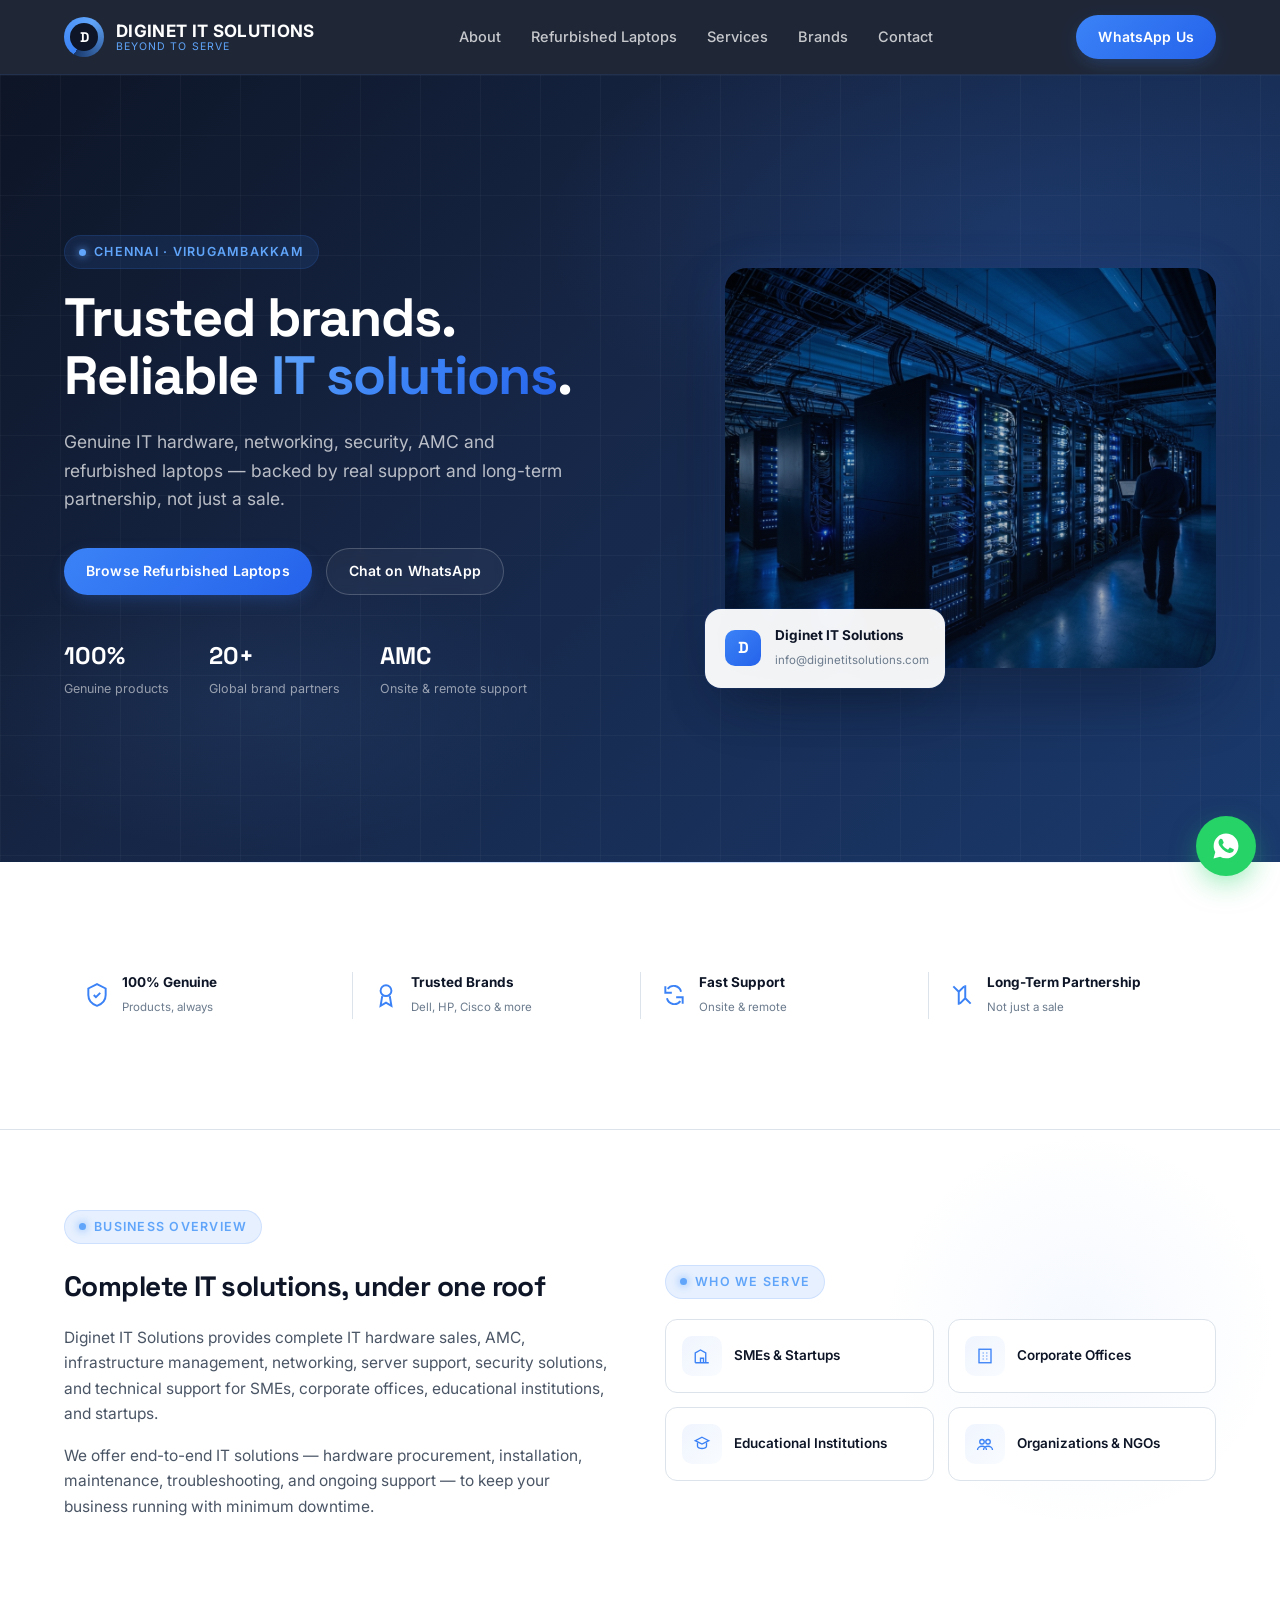
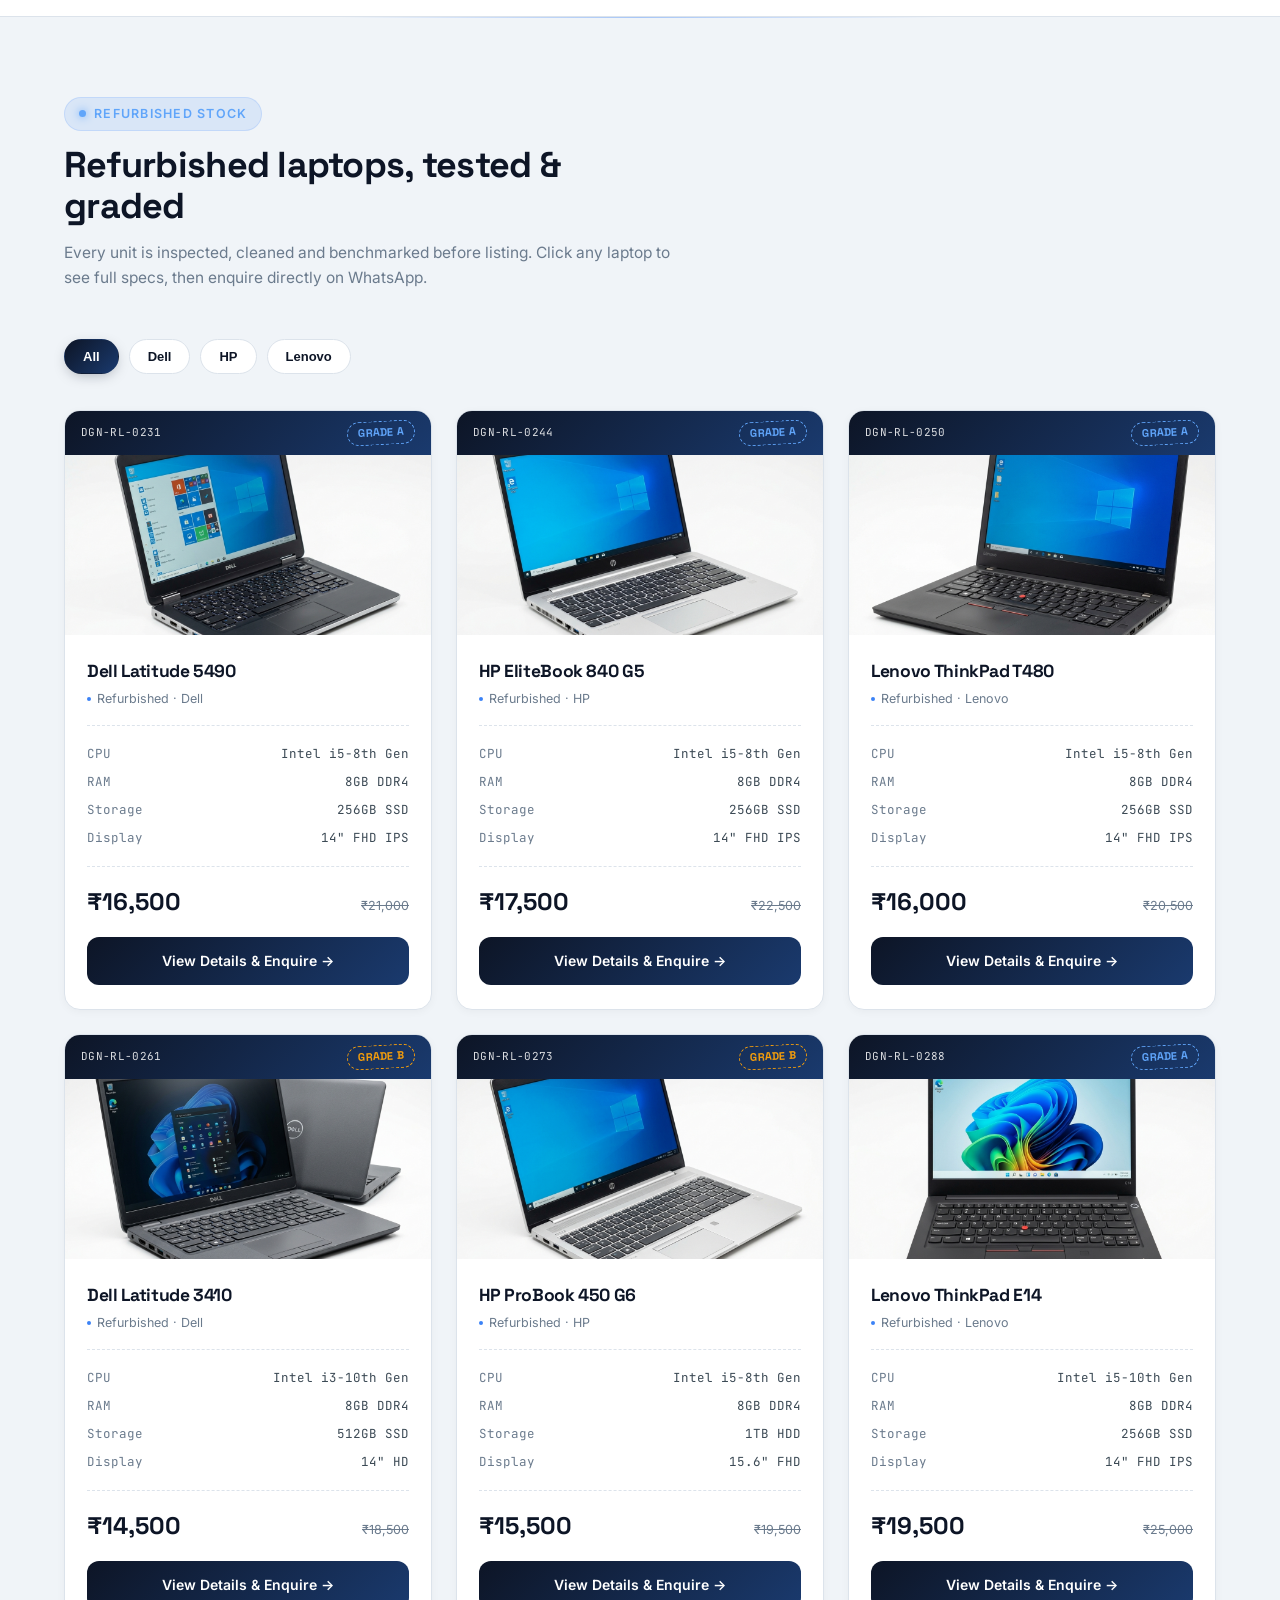
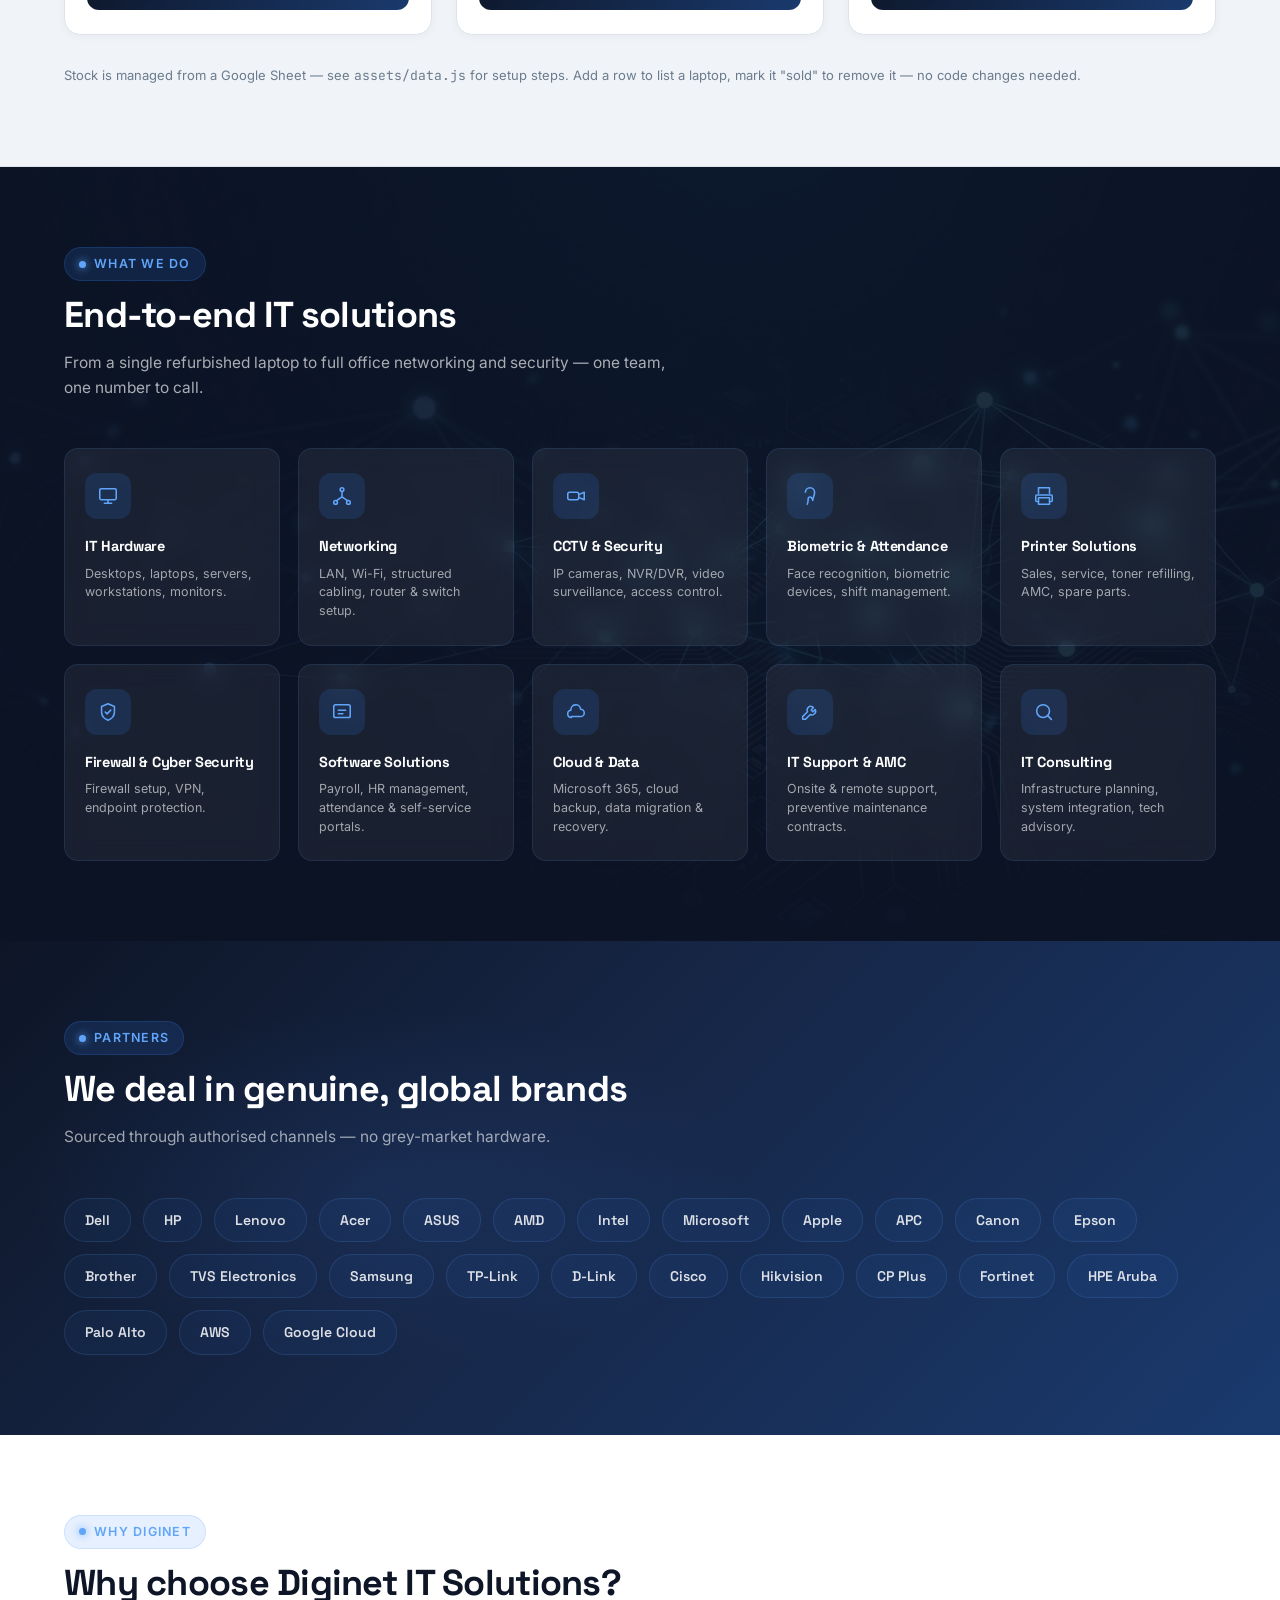
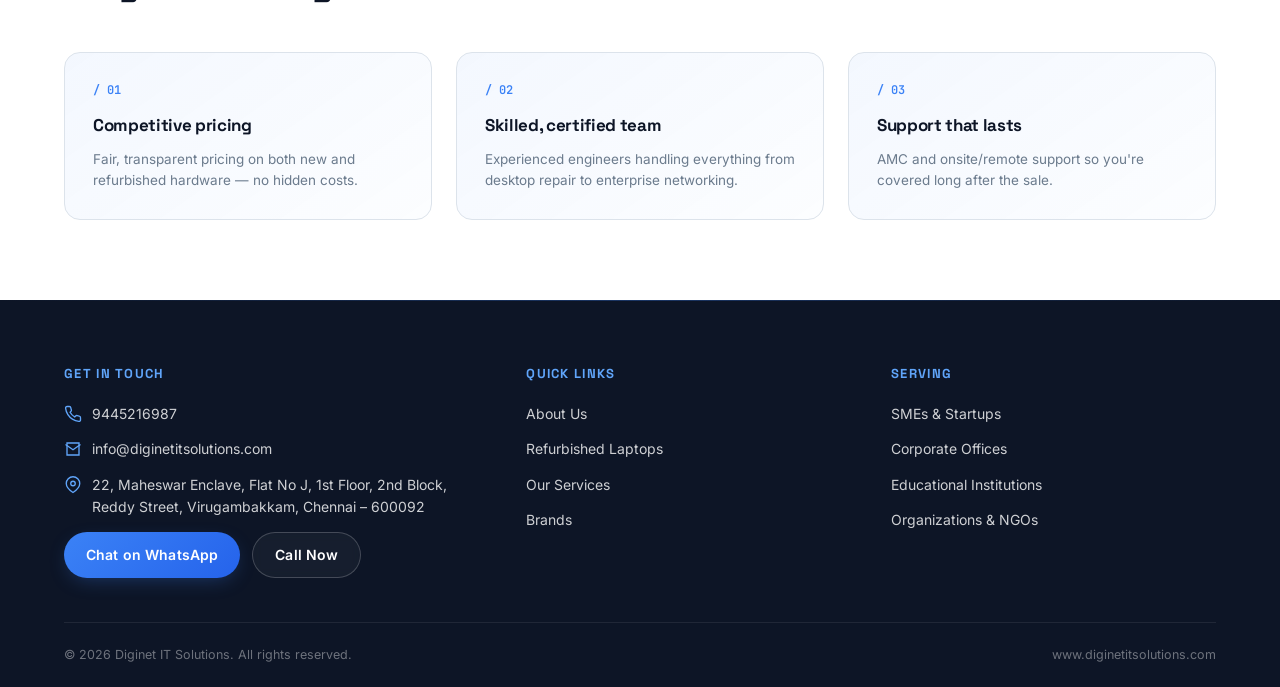
==== commit 18f8ada6: "🖼️ Add server room hero image, dark services section with tech background" ====
--- a/index.html
+++ b/index.html
@@ -61,14 +61,9 @@
       </div>
     </div>
     <div class="hero-visual" data-reveal="scale">
-      <div class="rack-card">
-        <div class="grid-lines"></div>
-        <div class="rack-units">
-          <div class="rack-unit"><span class="led"></span><div class="bars"><div></div><div></div><div></div></div></div>
-          <div class="rack-unit"><span class="led"></span><div class="bars"><div></div><div></div><div></div></div></div>
-          <div class="rack-unit"><span class="led"></span><div class="bars"><div></div><div></div><div></div></div></div>
-          <div class="rack-unit"><span class="led"></span><div class="bars"><div></div><div></div><div></div></div></div>
-        </div>
+      <div class="hero-image-card">
+        <img src="images/hero-tech.jpg" alt="Diginet IT Solutions - Server Infrastructure" loading="eager">
+        <div class="hero-image-overlay"></div>
       </div>
       <div class="float-card">
         <div class="dot">D</div>
@@ -125,7 +120,7 @@
   </div>
 </section>
 
-<section id="services">
+<section id="services" class="services-section">
   <div class="wrap">
     <div class="section-head" data-reveal>
       <div class="eyebrow">What We Do</div>
--- a/style.css
+++ b/style.css
@@ -250,37 +250,25 @@
 .hero-stats .stat span{ font-size:12.5px; color:rgba(255,255,255,0.55); }
 .hero-visual{ position:relative; height:400px; }
 
-/* Hero rack card — updated to blue theme */
-.rack-card{
+/* Hero image card */
+.hero-image-card{
   position:absolute; inset:0;
-  background:linear-gradient(160deg, #0d1526, #162544 60%, #1a3a6e);
   border-radius:22px; overflow:hidden;
-  box-shadow:0 30px 70px -20px rgba(13,21,38,0.7), 0 0 40px rgba(59,130,246,0.1);
+  box-shadow:0 30px 70px -20px rgba(13,21,38,0.7), 0 0 40px rgba(59,130,246,0.15);
   animation:float 6s ease-in-out infinite;
 }
-.rack-card .grid-lines{
+.hero-image-card img{
+  width:100%; height:100%; object-fit:cover;
+  transition:transform 8s ease;
+}
+.hero-image-card:hover img{
+  transform:scale(1.05);
+}
+.hero-image-overlay{
   position:absolute; inset:0;
-  background-image:
-    linear-gradient(rgba(59,130,246,0.06) 1px, transparent 1px),
-    linear-gradient(90deg, rgba(59,130,246,0.06) 1px, transparent 1px);
-  background-size:26px 26px;
-}
-.rack-units{ position:absolute; left:24px; right:24px; top:28px; bottom:28px; display:flex; flex-direction:column; gap:8px; }
-.rack-unit{
-  flex:1; background:rgba(59,130,246,0.06); border:1px solid rgba(59,130,246,0.12);
-  border-radius:8px; display:flex; align-items:center; padding:0 14px; gap:8px;
-  transition:background .3s;
-}
-.rack-unit:hover{ background:rgba(59,130,246,0.12); }
-.rack-unit .led{
-  width:7px; height:7px; border-radius:50%;
-  background:var(--leaf-light);
-  box-shadow:0 0 10px var(--leaf-light), 0 0 20px rgba(96,165,250,0.3);
-}
-.rack-unit .bars{ display:flex; gap:4px; margin-left:auto; }
-.rack-unit .bars div{ width:3px; height:14px; background:rgba(96,165,250,0.15); border-radius:2px; transition:height .3s; }
-.rack-unit .bars div:nth-child(2){ background:rgba(96,165,250,0.3); }
-.rack-unit .bars div:nth-child(3){ background:var(--leaf-light); }
+  background:linear-gradient(180deg, rgba(13,21,38,0.1) 0%, rgba(13,21,38,0.4) 100%);
+  border-radius:22px;
+}
 
 /* Floating info card */
 .float-card{
@@ -491,13 +479,31 @@
 .state-msg{ text-align:center; padding:48px 20px; color:var(--steel); font-size:15px; }
 
 /* ---------- SERVICES ---------- */
+.services-section{
+  background-image:url('images/services-bg.jpg');
+  background-size:cover; background-position:center; background-repeat:no-repeat;
+  position:relative;
+}
+.services-section::before{
+  content:""; position:absolute; inset:0;
+  background:rgba(13,21,38,0.88);
+  pointer-events:none;
+}
+.services-section .wrap{ position:relative; z-index:1; }
+.services-section .section-head h2{ color:#fff; }
+.services-section .section-head p{ color:rgba(255,255,255,0.65); }
+.services-section .eyebrow{
+  color:var(--leaf-light); background:rgba(59,130,246,0.15);
+  border-color:rgba(59,130,246,0.2);
+}
 .services-grid{ display:grid; grid-template-columns:repeat(5,1fr); gap:18px; }
 @media (max-width:1000px){ .services-grid{ grid-template-columns:repeat(3,1fr); } }
 @media (max-width:640px){ .services-grid{ grid-template-columns:repeat(2,1fr); } }
 .service-card{
-  border:1px solid var(--line); border-radius:var(--radius); padding:24px 20px;
+  border:1px solid rgba(96,165,250,0.12); border-radius:var(--radius); padding:24px 20px;
   transition:all .3s cubic-bezier(0.22,1,0.36,1);
-  background:#fff; position:relative; overflow:hidden;
+  background:rgba(255,255,255,0.06); backdrop-filter:blur(12px);
+  position:relative; overflow:hidden;
 }
 .service-card::before{
   content:""; position:absolute; top:0; left:0; right:0; height:3px;
@@ -505,19 +511,20 @@
   opacity:0; transition:opacity .3s;
 }
 .service-card:hover{
-  border-color:rgba(59,130,246,0.2);
+  border-color:rgba(96,165,250,0.35);
   transform:translateY(-4px);
-  box-shadow:0 16px 32px -12px rgba(13,21,38,0.1);
+  box-shadow:0 16px 32px -12px rgba(0,0,0,0.3);
+  background:rgba(255,255,255,0.1);
 }
 .service-card:hover::before{ opacity:1; }
 .service-card .icon{
   width:46px; height:46px; border-radius:12px;
-  background:linear-gradient(135deg, rgba(59,130,246,0.1), rgba(96,165,250,0.04));
+  background:rgba(59,130,246,0.15);
   display:flex; align-items:center; justify-content:center;
-  color:var(--leaf); margin-bottom:16px;
-}
-.service-card h4{ font-size:14.5px; margin-bottom:6px; color:var(--forest-dark); }
-.service-card p{ font-size:12.5px; color:var(--steel); line-height:1.5; }
+  color:var(--leaf-light); margin-bottom:16px;
+}
+.service-card h4{ font-size:14.5px; margin-bottom:6px; color:#fff; }
+.service-card p{ font-size:12.5px; color:rgba(255,255,255,0.6); line-height:1.5; }
 
 /* ---------- BRANDS ---------- */
 .brands{
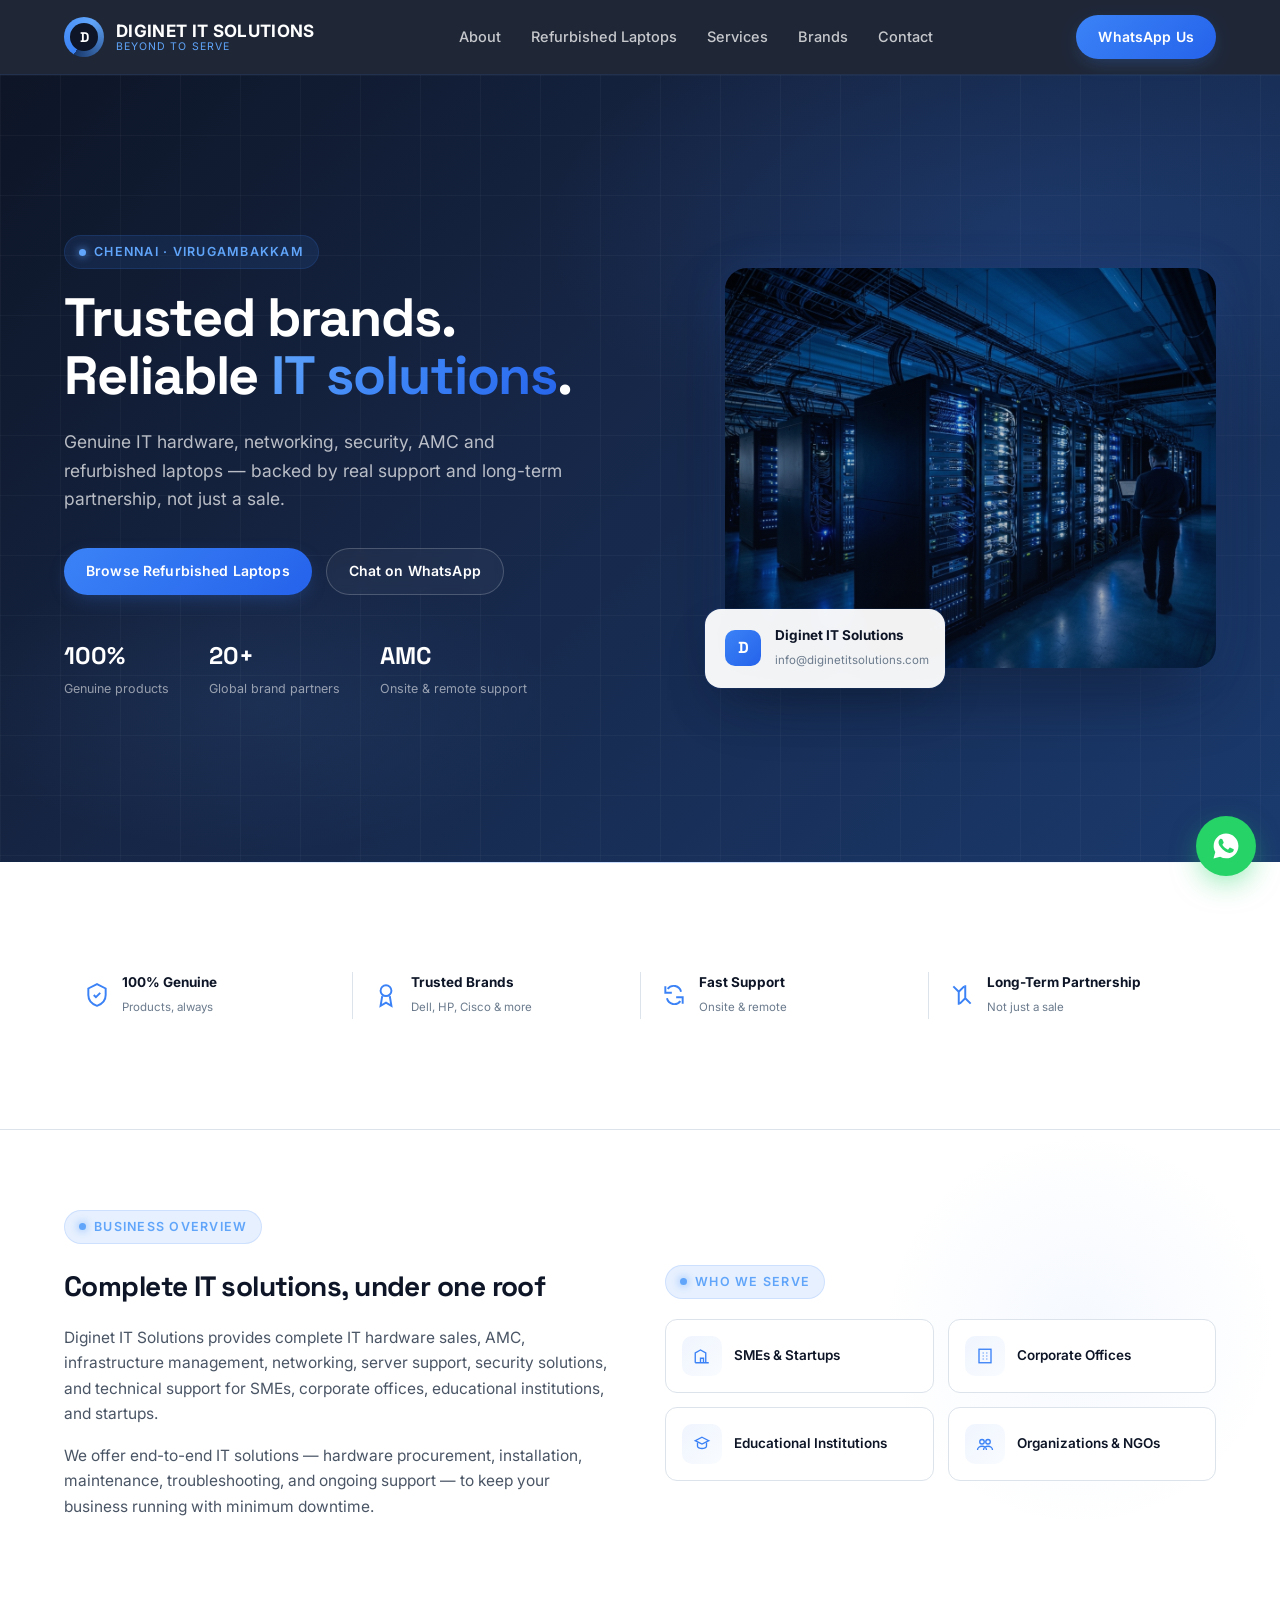
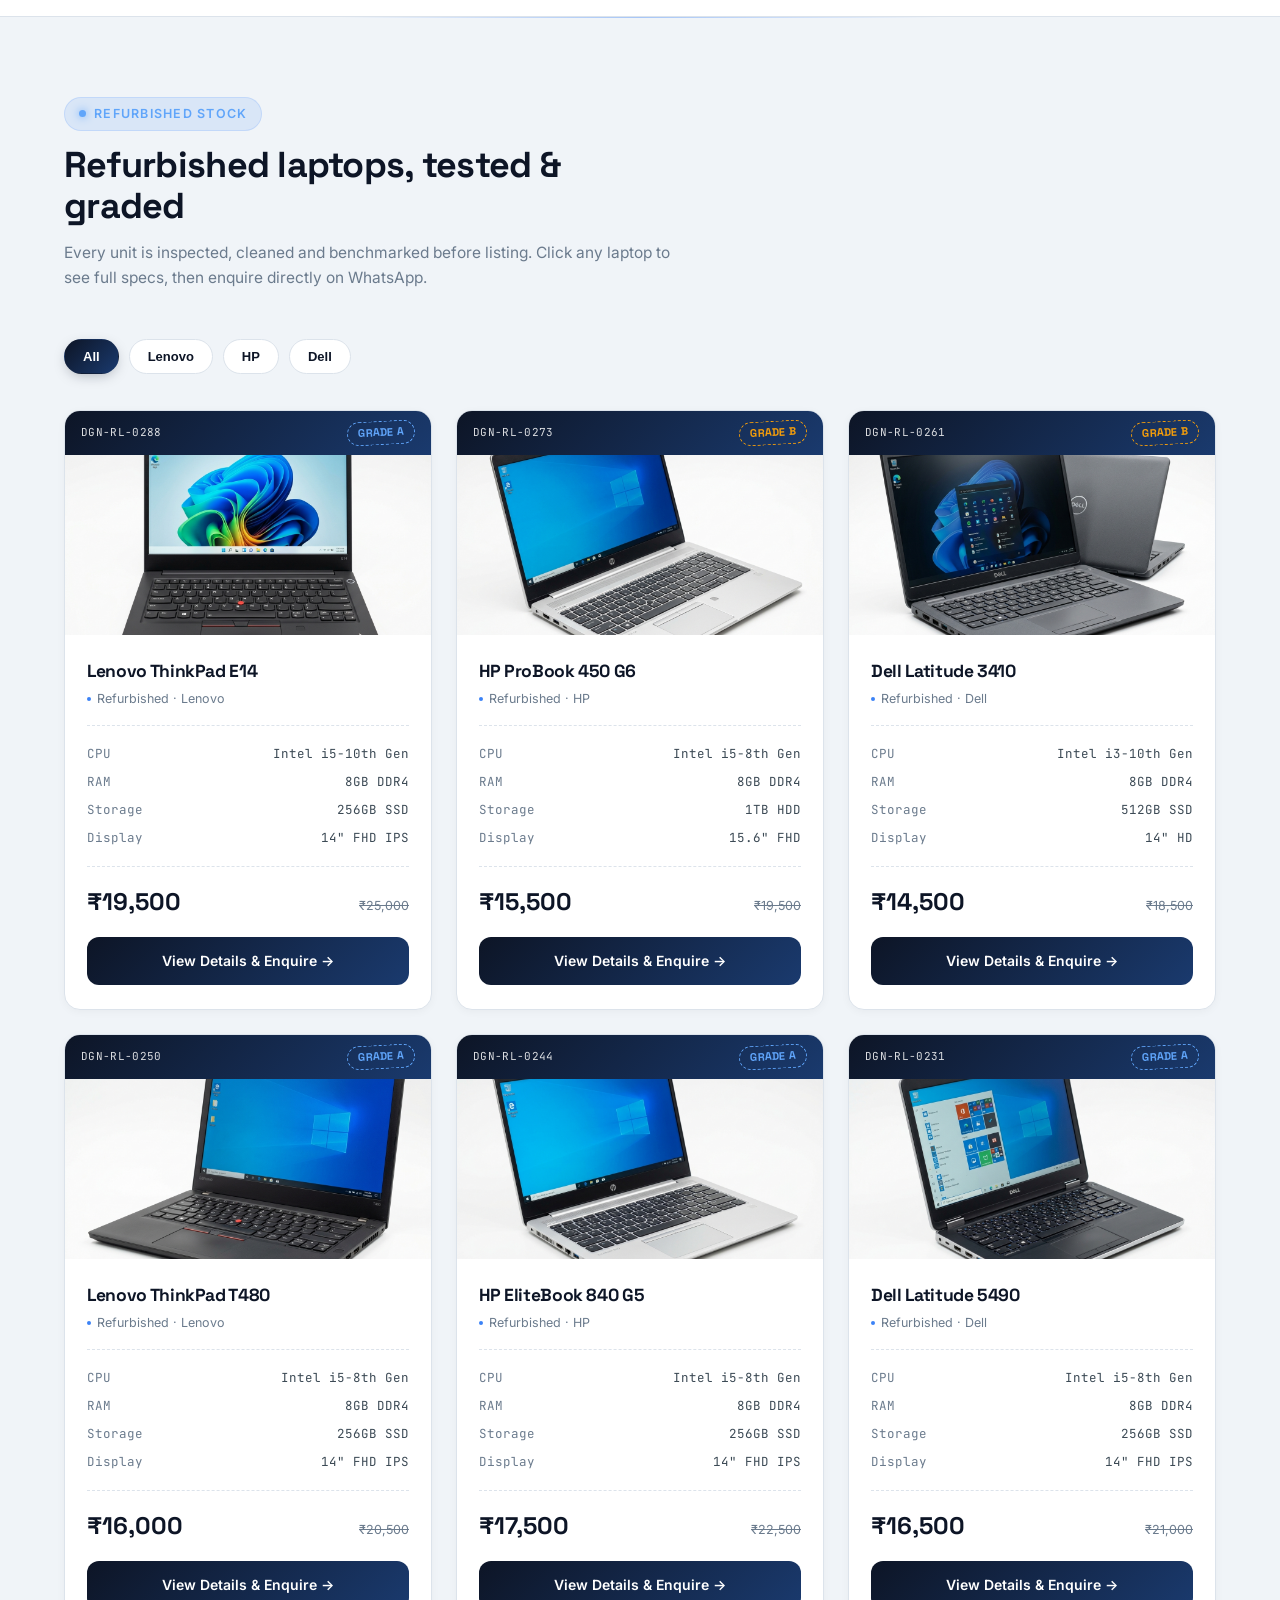
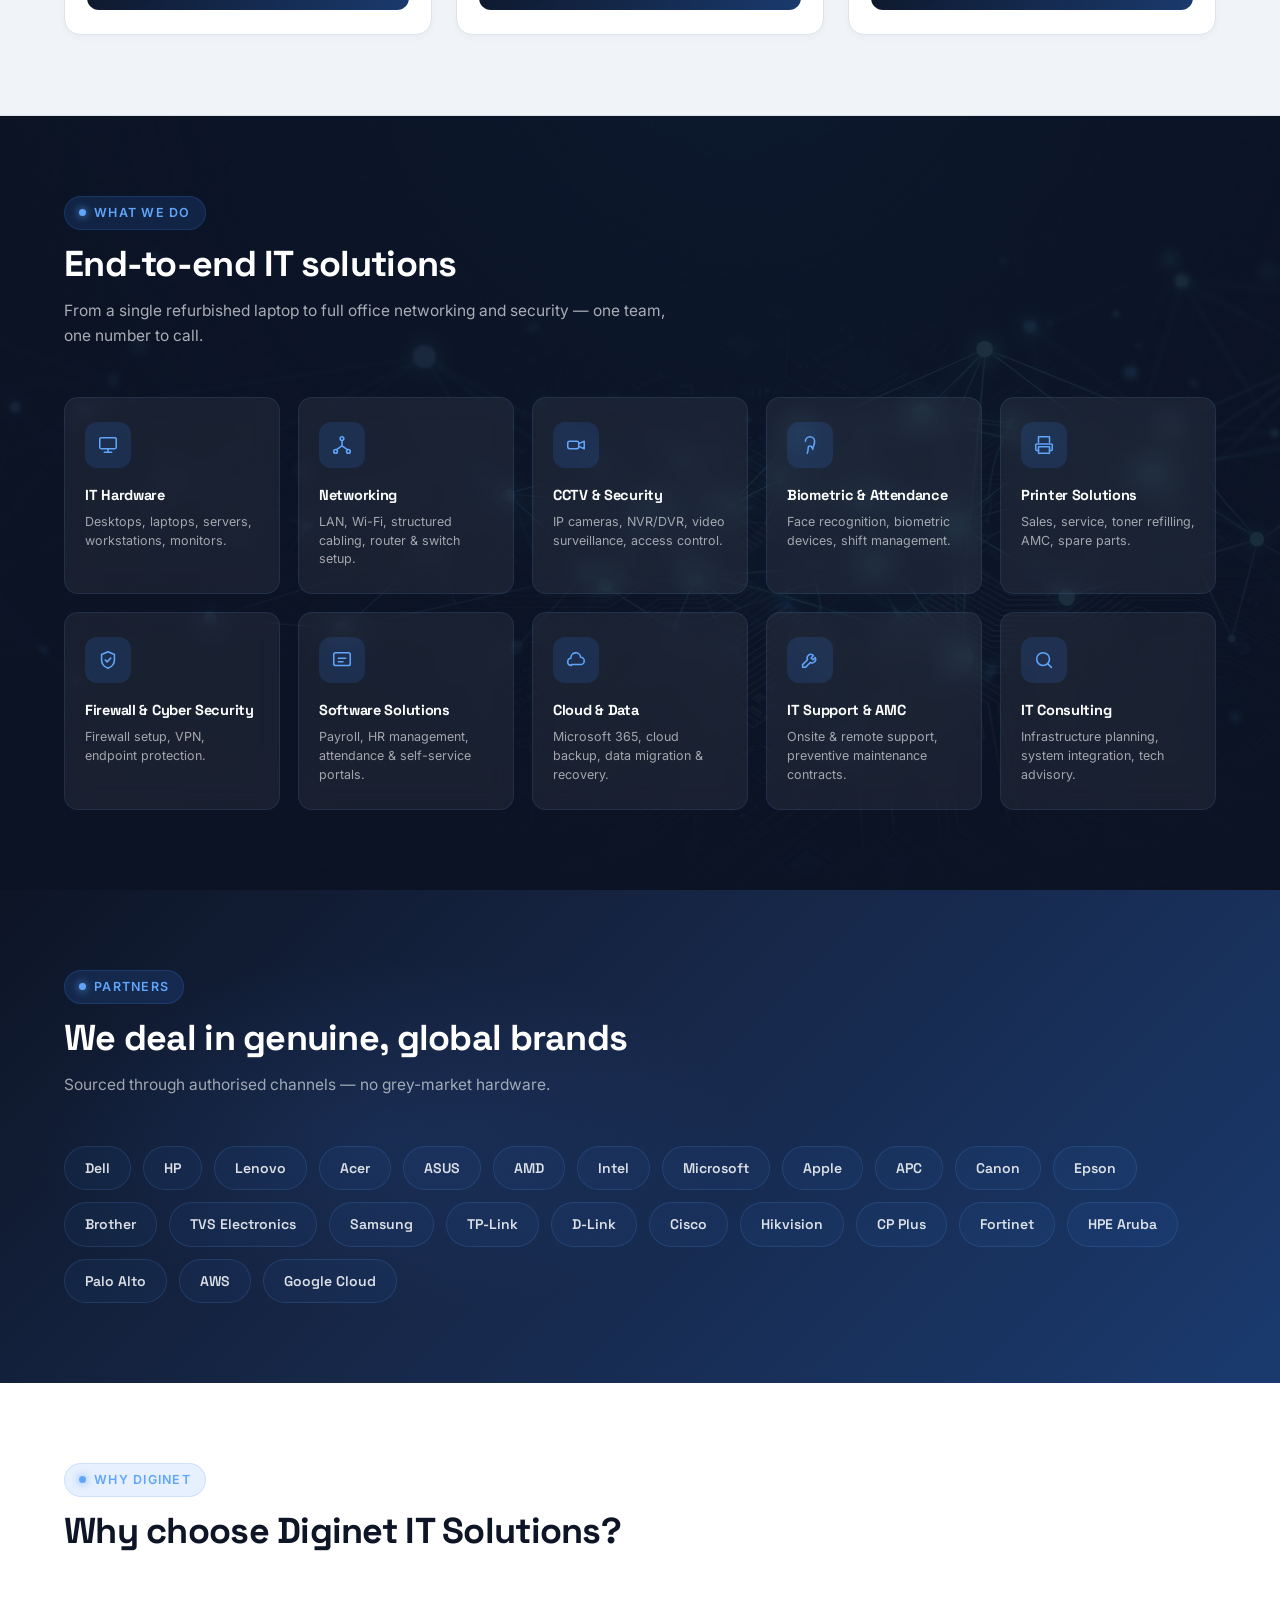
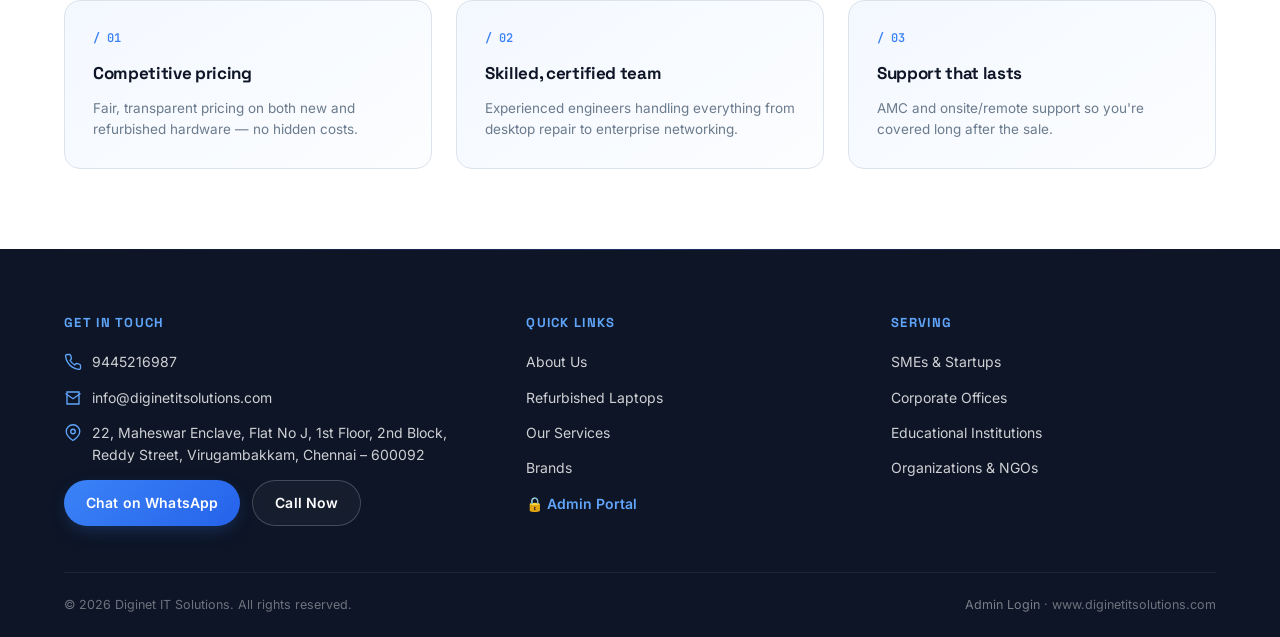
==== commit bcde6f7a: "🚀 Add Admin Login Panel & Laptop Photo Upload System (IndexedDB)" ====
--- a/index.html
+++ b/index.html
@@ -109,14 +109,13 @@
       <h2>Refurbished laptops, tested &amp; graded</h2>
       <p>Every unit is inspected, cleaned and benchmarked before listing. Click any laptop to see full specs, then enquire directly on WhatsApp.</p>
     </div>
-    <div class="filter-row" data-reveal>
+    <div class="filter-row" id="filterRow" data-reveal>
       <button class="chip active" data-filter="all">All</button>
       <button class="chip" data-filter="Dell">Dell</button>
       <button class="chip" data-filter="HP">HP</button>
       <button class="chip" data-filter="Lenovo">Lenovo</button>
     </div>
     <div class="laptop-grid" id="laptopGrid"><div class="state-msg">Loading stock…</div></div>
-    <p class="laptops-note">Stock is managed from a Google Sheet — see <span class="mono">assets/data.js</span> for setup steps. Add a row to list a laptop, mark it "sold" to remove it — no code changes needed.</p>
   </div>
 </section>
 
@@ -175,6 +174,7 @@
         <div class="contact-line" style="display:block;"><a href="#laptops">Refurbished Laptops</a></div>
         <div class="contact-line" style="display:block;"><a href="#services">Our Services</a></div>
         <div class="contact-line" style="display:block;"><a href="#brands">Brands</a></div>
+        <div class="contact-line" style="display:block;"><a href="admin.html" style="color:var(--leaf-light); font-weight:600;">🔒 Admin Portal</a></div>
       </div>
       <div>
         <h4>Serving</h4>
@@ -186,7 +186,7 @@
     </div>
     <div class="bottom-bar">
       <span>© 2026 Diginet IT Solutions. All rights reserved.</span>
-      <span>www.diginetitsolutions.com</span>
+      <span><a href="admin.html" style="color:rgba(255,255,255,0.45); transition:color .2s;">Admin Login</a> · www.diginetitsolutions.com</span>
     </div>
   </div>
 </footer>
@@ -199,6 +199,7 @@
 <script>
   let ALL_LAPTOPS = [];
   const grid = document.getElementById('laptopGrid');
+  const filterRow = document.getElementById('filterRow');
 
   function cardHtml(l){
     const img = l.image
@@ -208,17 +209,17 @@
       <a class="laptop-card" href="product.html?id=${encodeURIComponent(l.id)}">
         <div class="tag-strip">
           <span class="asset-id">${l.id}</span>
-          <span class="grade-stamp ${l.grade || 'A'}">GRADE ${l.grade || '-'}</span>
+          <span class="grade-stamp ${l.grade || 'A'}">GRADE ${l.grade || 'A'}</span>
         </div>
         <div class="laptop-thumb">${img}</div>
         <div class="laptop-body">
           <h3>${l.name}</h3>
           <div class="brand-sub">Refurbished · ${l.brand}</div>
           <div class="spec-sheet">
-            <div class="spec-row"><span>CPU</span><span>${l.cpu}</span></div>
-            <div class="spec-row"><span>RAM</span><span>${l.ram}</span></div>
-            <div class="spec-row"><span>Storage</span><span>${l.storage}</span></div>
-            <div class="spec-row"><span>Display</span><span>${l.screen}</span></div>
+            <div class="spec-row"><span>CPU</span><span>${l.cpu || "-"}</span></div>
+            <div class="spec-row"><span>RAM</span><span>${l.ram || "-"}</span></div>
+            <div class="spec-row"><span>Storage</span><span>${l.storage || "-"}</span></div>
+            <div class="spec-row"><span>Display</span><span>${l.screen || "-"}</span></div>
           </div>
           <div class="price-row">
             <span class="price">${inr(l.price)}</span>
@@ -235,18 +236,26 @@
     grid.innerHTML = list.map(cardHtml).join('');
   }
 
+  function buildFilterChips(list) {
+    const brands = ["all", ...new Set(list.map(l => l.brand).filter(Boolean))];
+    filterRow.innerHTML = brands.map((b, i) => `
+      <button class="chip ${i === 0 ? 'active' : ''}" data-filter="${b}">${b === 'all' ? 'All' : b}</button>
+    `).join('');
+
+    filterRow.querySelectorAll('.chip').forEach(chip => {
+      chip.addEventListener('click', () => {
+        filterRow.querySelectorAll('.chip').forEach(c => c.classList.remove('active'));
+        chip.classList.add('active');
+        const f = chip.dataset.filter;
+        render(f === 'all' ? ALL_LAPTOPS : ALL_LAPTOPS.filter(l => l.brand.toLowerCase() === f.toLowerCase()));
+      });
+    });
+  }
+
   loadLaptops().then(list => {
     ALL_LAPTOPS = list;
+    buildFilterChips(ALL_LAPTOPS);
     render(ALL_LAPTOPS);
-  });
-
-  document.querySelectorAll('.chip').forEach(chip => {
-    chip.addEventListener('click', () => {
-      document.querySelectorAll('.chip').forEach(c => c.classList.remove('active'));
-      chip.classList.add('active');
-      const f = chip.dataset.filter;
-      render(f === 'all' ? ALL_LAPTOPS : ALL_LAPTOPS.filter(l => l.brand === f));
-    });
   });
 
   const SERVICES = [
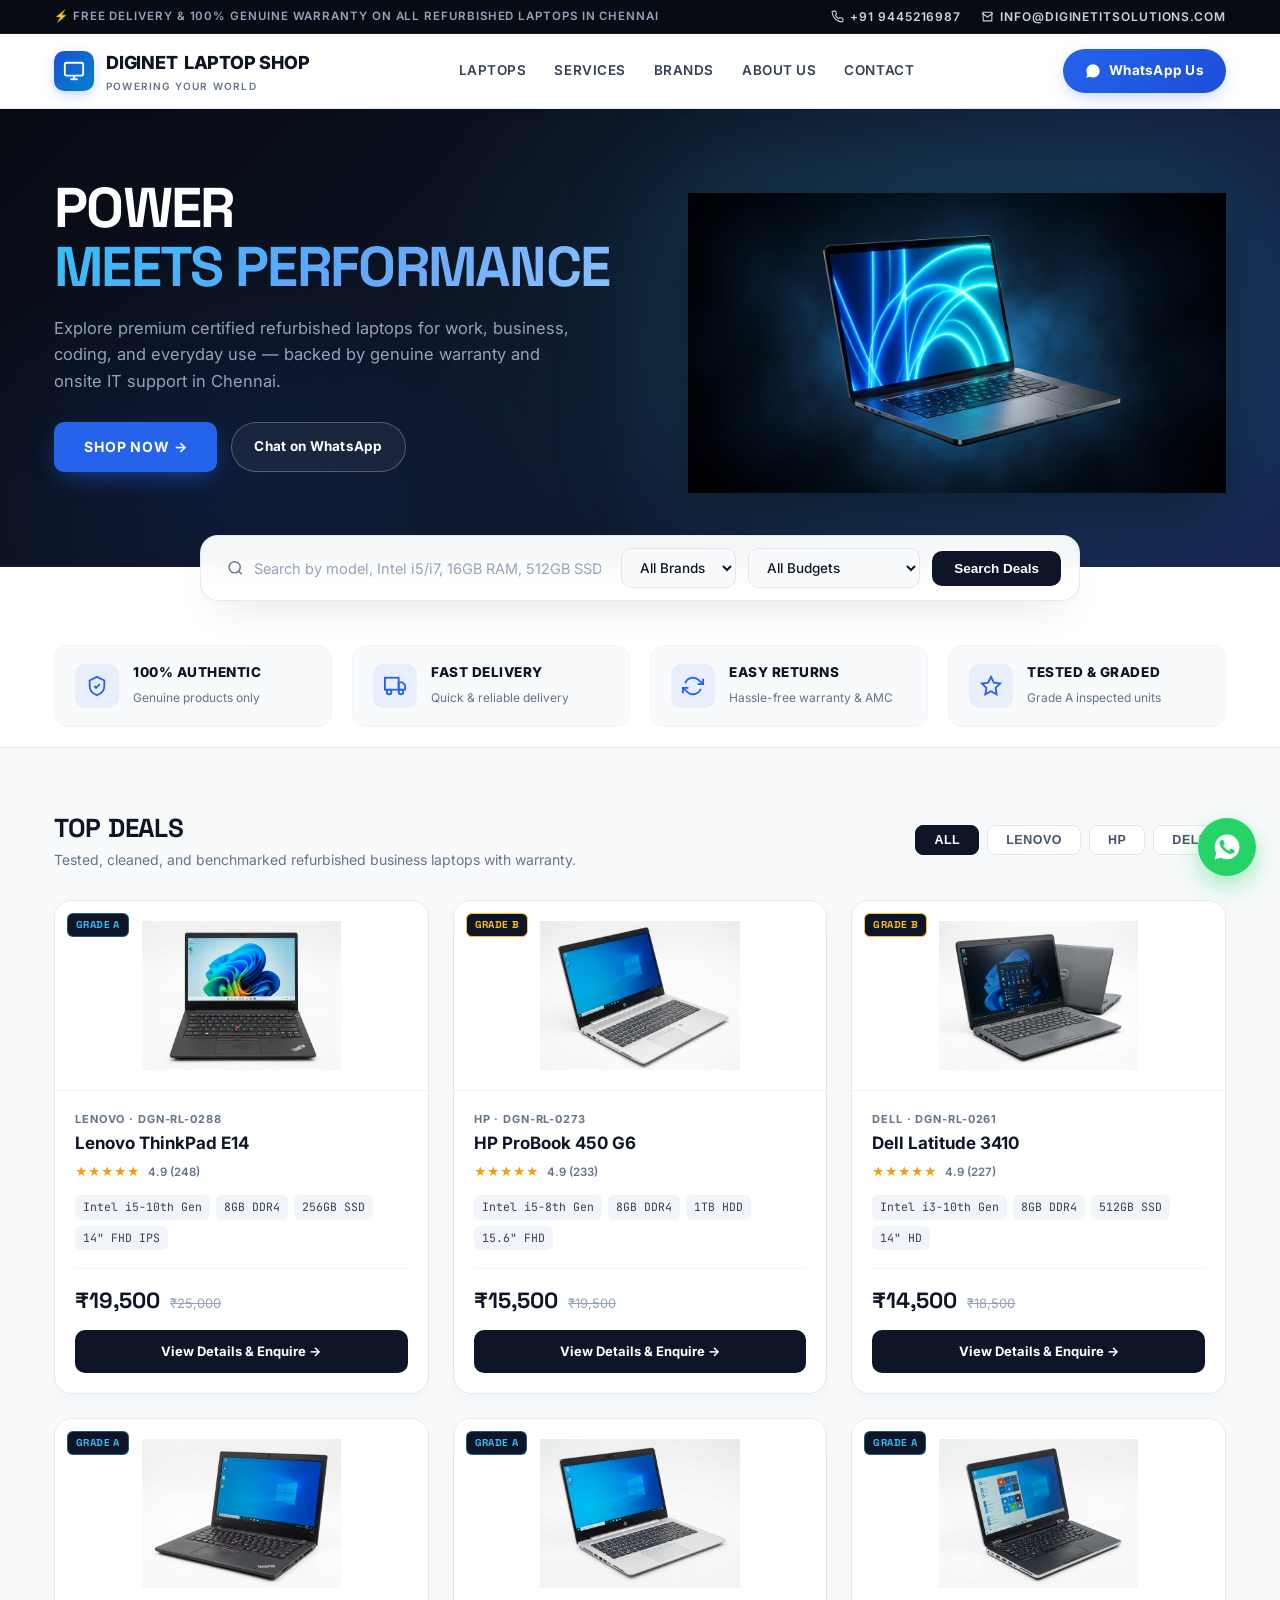
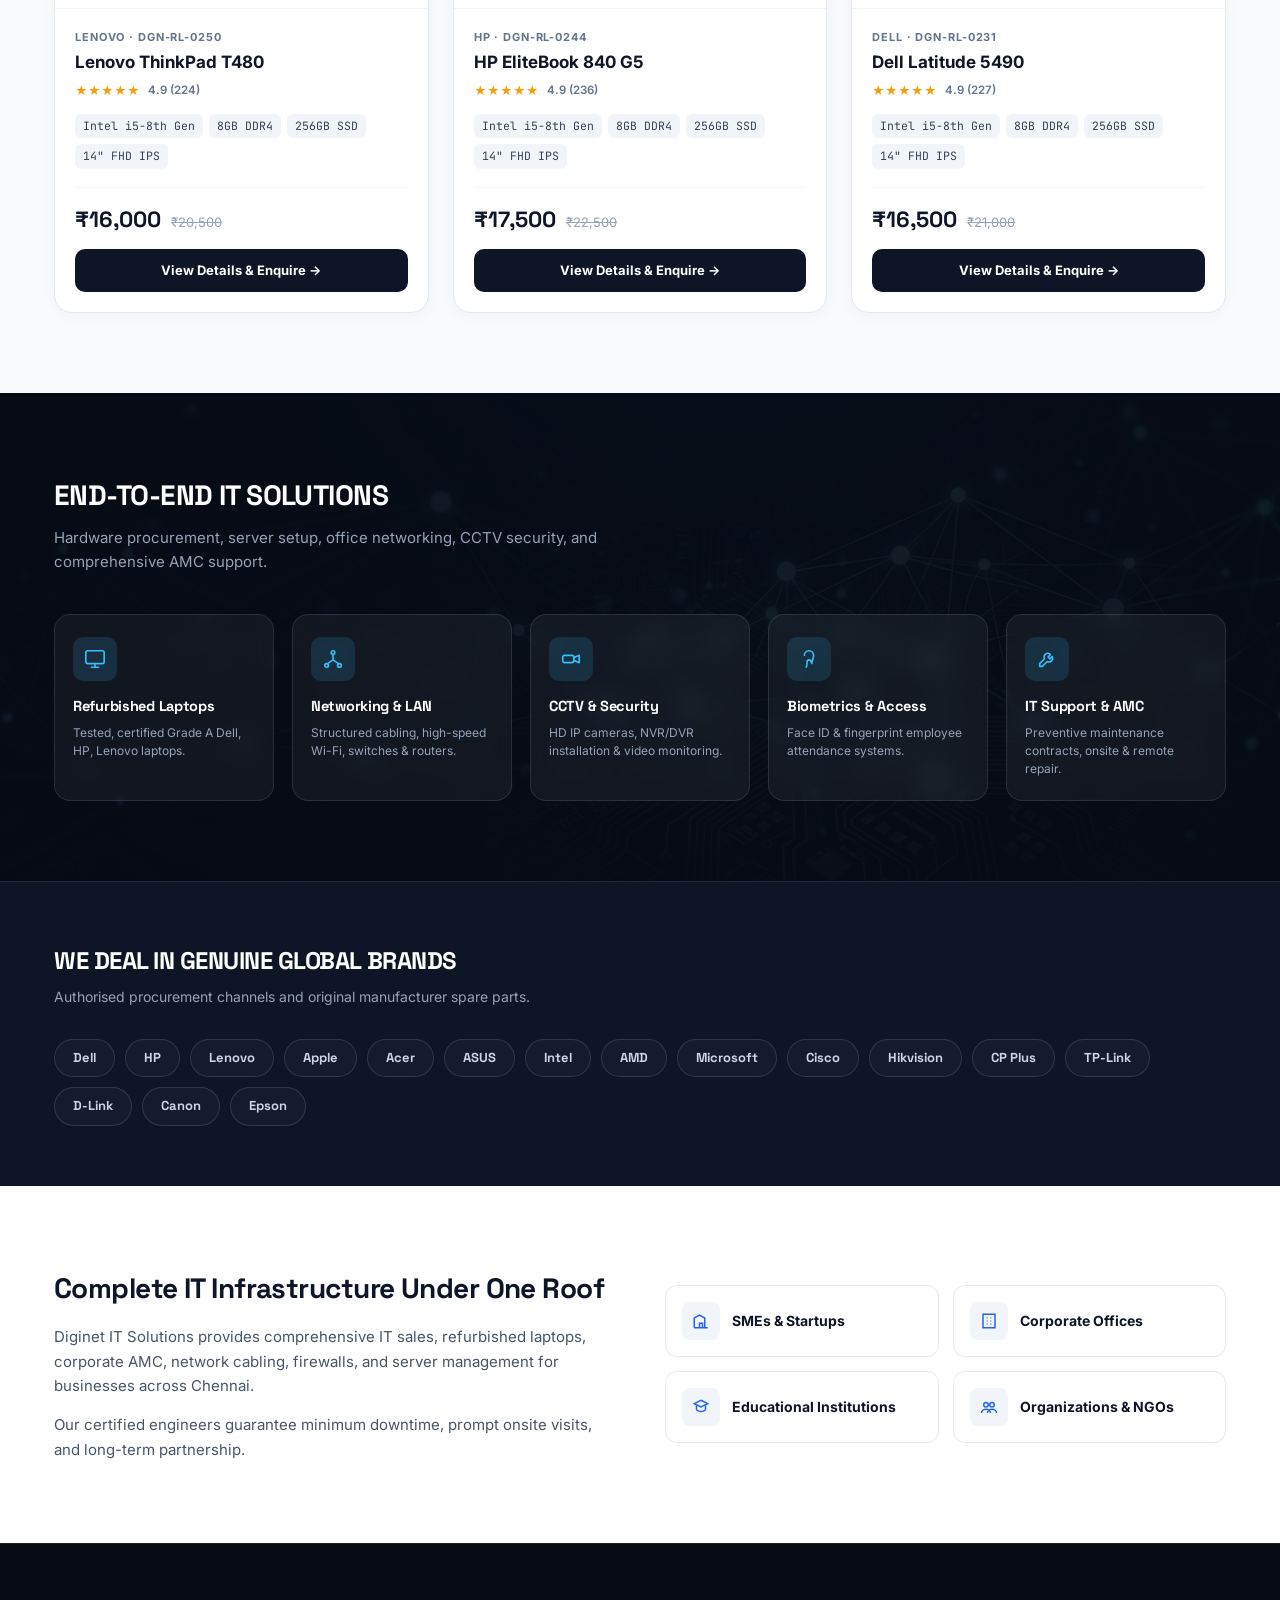
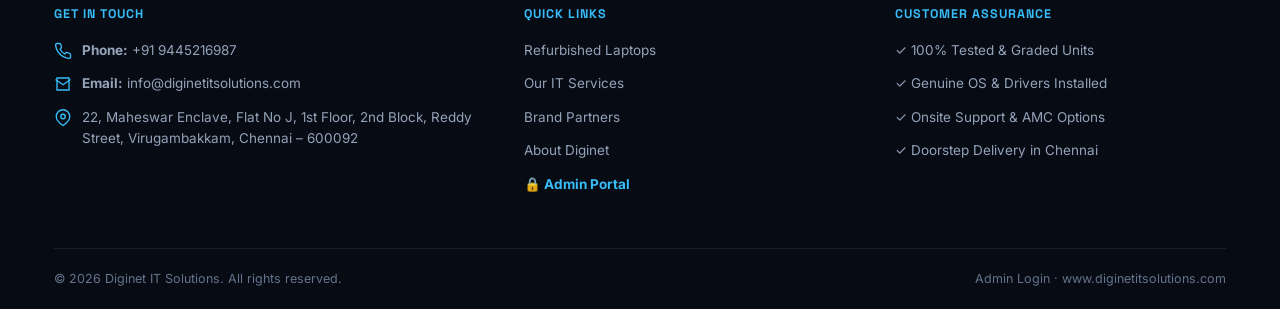
==== commit 986e0340: "✨ Laptop Shop storefront theme with POWER MEETS PERFORMANCE hero, floating search, trust strip & sec" ====
--- a/index.html
+++ b/index.html
@@ -3,194 +3,286 @@
 <head>
 <meta charset="UTF-8">
 <meta name="viewport" content="width=device-width, initial-scale=1.0">
-<title>Diginet IT Solutions — IT Hardware, Services &amp; Refurbished Laptops, Chennai</title>
-<meta name="description" content="Diginet IT Solutions provides genuine IT hardware, refurbished laptops, networking, security, AMC and support services in Chennai. Trusted Dell, HP, Lenovo dealers.">
+<title>Diginet Laptop Shop — Refurbished Laptops &amp; IT Solutions, Chennai</title>
+<meta name="description" content="Shop certified refurbished laptops from Dell, HP, Lenovo & Apple in Chennai. Best prices, genuine warranty, fast delivery & AMC IT support.">
 <link rel="preconnect" href="https://fonts.googleapis.com">
-<link href="https://fonts.googleapis.com/css2?family=Space+Grotesk:wght@500;600;700&family=Inter:wght@400;500;600;700&family=JetBrains+Mono:wght@400;500;700&display=swap" rel="stylesheet">
+<link href="https://fonts.googleapis.com/css2?family=Space+Grotesk:wght@500;600;700;800&family=Inter:wght@400;500;600;700;800&family=JetBrains+Mono:wght@400;500;700&display=swap" rel="stylesheet">
 <link rel="stylesheet" href="style.css">
 </head>
 <body>
 
+<!-- 1. TOP NOTICE ANNOUNCEMENT BAR -->
+<div class="top-notice-bar">
+  <div class="wrap">
+    <span>⚡ FREE DELIVERY &amp; 100% GENUINE WARRANTY ON ALL REFURBISHED LAPTOPS IN CHENNAI</span>
+    <div class="notice-contacts">
+      <a href="tel:+919445216987">
+        <svg width="13" height="13" viewBox="0 0 24 24" fill="none" stroke="currentColor" stroke-width="2"><path d="M22 16.92v3a2 2 0 01-2.18 2 19.8 19.8 0 01-8.63-3.07 19.5 19.5 0 01-6-6 19.8 19.8 0 01-3.07-8.67A2 2 0 014.11 2h3a2 2 0 012 1.72c.12.9.35 1.78.68 2.62a2 2 0 01-.45 2.11L8.09 9.7a16 16 0 006.21 6.21l1.25-1.25a2 2 0 012.11-.45c.84.33 1.72.56 2.62.68A2 2 0 0122 16.92z"/></svg>
+        +91 9445216987
+      </a>
+      <a href="mailto:info@diginetitsolutions.com">
+        <svg width="13" height="13" viewBox="0 0 24 24" fill="none" stroke="currentColor" stroke-width="2"><path d="M4 4h16v16H4z"/><path d="M22 6l-10 7L2 6"/></svg>
+        info@diginetitsolutions.com
+      </a>
+    </div>
+  </div>
+</div>
+
+<!-- 2. MAIN HEADER NAVIGATION -->
 <header class="site">
   <nav class="wrap">
     <a class="logo" href="index.html">
-      <div class="logo-mark"></div>
+      <div class="logo-mark">
+        <svg width="22" height="22" viewBox="0 0 24 24" fill="none" stroke="currentColor" stroke-width="2"><rect x="2" y="3" width="20" height="14" rx="2"/><line x1="8" y1="21" x2="16" y2="21"/><line x1="12" y1="17" x2="12" y2="21"/></svg>
+      </div>
       <div class="logo-text">
-        <div class="name">DIGINET IT SOLUTIONS</div>
-        <div class="tag">Beyond to Serve</div>
+        <div class="name">DIGINET <span>LAPTOP SHOP</span></div>
+        <div class="tag">Powering Your World</div>
       </div>
     </a>
     <div class="links">
-      <a href="#about">About</a>
-      <a href="#laptops">Refurbished Laptops</a>
+      <a href="#laptops">Laptops</a>
       <a href="#services">Services</a>
       <a href="#brands">Brands</a>
+      <a href="#about">About Us</a>
       <a href="#contact">Contact</a>
     </div>
-    <a class="btn btn-primary" href="https://wa.me/919445216987?text=Hi%20Diginet%20IT%20Solutions%2C%20I%27d%20like%20to%20know%20more." target="_blank" rel="noopener">WhatsApp Us</a>
-    <button class="hamburger" id="hamburger" aria-label="Menu">
-      <span></span><span></span><span></span>
-    </button>
+    <div style="display:flex; align-items:center; gap:12px;">
+      <a class="btn btn-primary" href="https://wa.me/919445216987?text=Hi%20Diginet%20IT%20Solutions%2C%20I%27d%20like%20to%20know%20more%20about%20your%20laptops." target="_blank" rel="noopener">
+        <svg width="16" height="16" viewBox="0 0 24 24" fill="currentColor"><path d="M12.04 2C6.58 2 2.13 6.45 2.13 11.91c0 1.75.46 3.45 1.32 4.95L2 22l5.29-1.39a9.9 9.9 0 004.75 1.21h.01c5.46 0 9.91-4.45 9.91-9.91C21.96 6.45 17.5 2 12.04 2z"/></svg>
+        WhatsApp Us
+      </a>
+      <button class="hamburger" id="hamburger" aria-label="Menu">
+        <span></span><span></span><span></span>
+      </button>
+    </div>
   </nav>
 </header>
 
-<!-- Mobile Navigation -->
+<!-- Mobile Navigation Menu -->
 <div class="mobile-nav" id="mobileNav">
-  <a href="#about" class="mobile-link">About</a>
-  <a href="#laptops" class="mobile-link">Refurbished Laptops</a>
+  <a href="#laptops" class="mobile-link">Laptops</a>
   <a href="#services" class="mobile-link">Services</a>
   <a href="#brands" class="mobile-link">Brands</a>
+  <a href="#about" class="mobile-link">About Us</a>
   <a href="#contact" class="mobile-link">Contact</a>
+  <a href="admin.html" class="mobile-link" style="color:var(--leaf-light); font-size:16px;">🔒 Admin Portal</a>
   <a class="btn btn-primary" href="https://wa.me/919445216987?text=Hi%20Diginet%20IT%20Solutions%2C%20I%27d%20like%20to%20know%20more." target="_blank" rel="noopener">WhatsApp Us</a>
 </div>
 
+<!-- 3. HERO: POWER MEETS PERFORMANCE (Image 1 Style) -->
 <section class="hero" id="top">
   <div class="wrap">
-    <div data-reveal>
-      <div class="eyebrow">Chennai · Virugambakkam</div>
-      <h1 class="hero-title">Trusted brands.<br>Reliable <span>IT solutions</span>.</h1>
-      <p class="lead">Genuine IT hardware, networking, security, AMC and refurbished laptops — backed by real support and long-term partnership, not just a sale.</p>
+    <div>
+      <h1 class="hero-tagline">
+        POWER<br>
+        <span>MEETS PERFORMANCE</span>
+      </h1>
+      <p class="lead">Explore premium certified refurbished laptops for work, business, coding, and everyday use — backed by genuine warranty and onsite IT support in Chennai.</p>
       <div class="cta-row">
-        <a class="btn btn-primary" href="#laptops">Browse Refurbished Laptops</a>
-        <a class="btn btn-ghost" href="https://wa.me/919445216987?text=Hi%2C%20I%27d%20like%20to%20know%20more%20about%20your%20services." target="_blank" rel="noopener">Chat on WhatsApp</a>
-      </div>
-      <div class="hero-stats">
-        <div class="stat"><b>100%</b><span>Genuine products</span></div>
-        <div class="stat"><b>20+</b><span>Global brand partners</span></div>
-        <div class="stat"><b>AMC</b><span>Onsite &amp; remote support</span></div>
-      </div>
-    </div>
-    <div class="hero-visual" data-reveal="scale">
-      <div class="hero-image-card">
-        <img src="images/hero-tech.jpg" alt="Diginet IT Solutions - Server Infrastructure" loading="eager">
-        <div class="hero-image-overlay"></div>
-      </div>
-      <div class="float-card">
-        <div class="dot">D</div>
-        <div><b>Diginet IT Solutions</b><span>info@diginetitsolutions.com</span></div>
-      </div>
-    </div>
-  </div>
-</section>
-
-<section class="trust" data-reveal>
-  <div class="wrap">
-    <div class="item"><svg width="26" height="26" viewBox="0 0 24 24" fill="none" stroke="currentColor" stroke-width="1.8"><path d="M12 2l8 4v6c0 5-3.4 8.4-8 10-4.6-1.6-8-5-8-10V6l8-4z"/><path d="M9 12l2 2 4-4"/></svg><div><b>100% Genuine</b><span>Products, always</span></div></div>
-    <div class="item"><svg width="26" height="26" viewBox="0 0 24 24" fill="none" stroke="currentColor" stroke-width="1.8"><circle cx="12" cy="8" r="5"/><path d="M8.5 13L7 22l5-3 5 3-1.5-9"/></svg><div><b>Trusted Brands</b><span>Dell, HP, Cisco &amp; more</span></div></div>
-    <div class="item"><svg width="26" height="26" viewBox="0 0 24 24" fill="none" stroke="currentColor" stroke-width="1.8"><path d="M4 4v6h6"/><path d="M20 20v-6h-6"/><path d="M5.5 15a7 7 0 0012.4 2.6M18.5 9A7 7 0 006.1 6.4"/></svg><div><b>Fast Support</b><span>Onsite &amp; remote</span></div></div>
-    <div class="item"><svg width="26" height="26" viewBox="0 0 24 24" fill="none" stroke="currentColor" stroke-width="1.8"><path d="M9 21V9M9 9L4 4M9 9l5-5M15 3v12M15 15l5 5M15 15l-5 5"/></svg><div><b>Long-Term Partnership</b><span>Not just a sale</span></div></div>
-  </div>
-</section>
-
+        <a class="btn-shop-now" href="#laptops">
+          Shop Now →
+        </a>
+        <a class="btn btn-ghost" href="https://wa.me/919445216987?text=Hi%20Diginet%2C%20I%20want%20to%20buy%20a%20refurbished%20laptop." target="_blank" rel="noopener">
+          Chat on WhatsApp
+        </a>
+      </div>
+    </div>
+    <div class="hero-laptop-showcase">
+      <img src="images/hero-laptop.jpg" alt="Power Meets Performance - Refurbished Laptops" loading="eager">
+    </div>
+  </div>
+</section>
+
+<!-- 4. FLOATING QUICK SEARCH & FILTER BAR (Image 2 Style) -->
+<div class="wrap">
+  <div class="floating-search-bar">
+    <div class="search-input-wrap">
+      <svg width="18" height="18" viewBox="0 0 24 24" fill="none" stroke="#64748b" stroke-width="2"><circle cx="11" cy="11" r="8"/><line x1="21" y1="21" x2="16.65" y2="16.65"/></svg>
+      <input type="text" id="heroSearchInput" placeholder="Search by model, Intel i5/i7, 16GB RAM, 512GB SSD...">
+    </div>
+    <select class="search-select" id="heroBrandSelect">
+      <option value="all">All Brands</option>
+      <option value="Dell">Dell</option>
+      <option value="HP">HP</option>
+      <option value="Lenovo">Lenovo</option>
+      <option value="Apple">Apple</option>
+      <option value="Acer">Acer</option>
+      <option value="ASUS">ASUS</option>
+    </select>
+    <select class="search-select" id="heroBudgetSelect">
+      <option value="all">All Budgets</option>
+      <option value="under15k">Under ₹15,000</option>
+      <option value="15k-20k">₹15,000 – ₹20,000</option>
+      <option value="above20k">Above ₹20,000</option>
+    </select>
+    <button class="btn-search-go" id="btnHeroSearch">
+      Search Deals
+    </button>
+  </div>
+</div>
+
+<!-- 5. TRUST / VALUE PROPOSITIONS (Image 1 Style) -->
+<section class="trust-strip">
+  <div class="wrap">
+    <div class="trust-grid-4">
+      <div class="trust-box">
+        <div class="icon">
+          <svg width="22" height="22" viewBox="0 0 24 24" fill="none" stroke="currentColor" stroke-width="2"><path d="M12 2l8 4v6c0 5-3.4 8.4-8 10-4.6-1.6-8-5-8-10V6l8-4z"/><path d="M9 12l2 2 4-4"/></svg>
+        </div>
+        <div>
+          <b>100% Authentic</b>
+          <span>Genuine products only</span>
+        </div>
+      </div>
+      <div class="trust-box">
+        <div class="icon">
+          <svg width="22" height="22" viewBox="0 0 24 24" fill="none" stroke="currentColor" stroke-width="2"><rect x="1" y="3" width="15" height="13"/><polygon points="16 8 20 8 23 11 23 16 16 16 16 8"/><circle cx="5.5" cy="18.5" r="2.5"/><circle cx="18.5" cy="18.5" r="2.5"/></svg>
+        </div>
+        <div>
+          <b>Fast Delivery</b>
+          <span>Quick &amp; reliable delivery</span>
+        </div>
+      </div>
+      <div class="trust-box">
+        <div class="icon">
+          <svg width="22" height="22" viewBox="0 0 24 24" fill="none" stroke="currentColor" stroke-width="2"><polyline points="23 4 23 10 17 10"/><polyline points="1 20 1 14 7 14"/><path d="M3.51 9a9 9 0 0114.85-3.36L23 10M1 14l4.64 4.36A9 9 0 0020.49 15"/></svg>
+        </div>
+        <div>
+          <b>Easy Returns</b>
+          <span>Hassle-free warranty &amp; AMC</span>
+        </div>
+      </div>
+      <div class="trust-box">
+        <div class="icon">
+          <svg width="22" height="22" viewBox="0 0 24 24" fill="none" stroke="currentColor" stroke-width="2"><polygon points="12 2 15.09 8.26 22 9.27 17 14.14 18.18 21.02 12 17.77 5.82 21.02 7 14.14 2 9.27 8.91 8.26 12 2"/></svg>
+        </div>
+        <div>
+          <b>Tested &amp; Graded</b>
+          <span>Grade A inspected units</span>
+        </div>
+      </div>
+    </div>
+  </div>
+</section>
+
+<!-- 6. TOP DEALS & REFURBISHED LAPTOPS SECTION (Image 1 Style) -->
+<section class="deals-section" id="laptops">
+  <div class="wrap">
+    <div class="section-header-row">
+      <div>
+        <h2>Top Deals</h2>
+        <p style="font-size:14px; color:#64748b;">Tested, cleaned, and benchmarked refurbished business laptops with warranty.</p>
+      </div>
+      <div class="brand-filters" id="filterRow">
+        <button class="chip active" data-filter="all">All</button>
+        <button class="chip" data-filter="Dell">Dell</button>
+        <button class="chip" data-filter="HP">HP</button>
+        <button class="chip" data-filter="Lenovo">Lenovo</button>
+      </div>
+    </div>
+
+    <!-- Product Grid -->
+    <div class="laptop-grid" id="laptopGrid">
+      <div style="grid-column:1/-1; text-align:center; padding:50px; color:#64748b;">Loading stock...</div>
+    </div>
+  </div>
+</section>
+
+<!-- 7. SERVICES SECTION WITH BACKGROUND IMAGE -->
+<section id="services" class="services-section">
+  <div class="wrap">
+    <div style="max-width:640px; margin-bottom:40px;">
+      <h2 style="font-size:28px; font-weight:800; text-transform:uppercase; color:#fff; margin-bottom:8px;">End-to-End IT Solutions</h2>
+      <p style="color:#94a3b8; font-size:15px;">Hardware procurement, server setup, office networking, CCTV security, and comprehensive AMC support.</p>
+    </div>
+    <div class="services-grid" id="servicesGrid"></div>
+  </div>
+</section>
+
+<!-- 8. BRANDS STRIP -->
+<section class="brands" id="brands">
+  <div class="wrap">
+    <div style="max-width:600px; margin-bottom:30px;">
+      <h2 style="font-size:24px; font-weight:800; text-transform:uppercase; margin-bottom:6px;">We Deal in Genuine Global Brands</h2>
+      <p style="font-size:14px;">Authorised procurement channels and original manufacturer spare parts.</p>
+    </div>
+    <div class="brand-strip" id="brandStrip"></div>
+  </div>
+</section>
+
+<!-- 9. ABOUT / BUSINESS OVERVIEW -->
 <section class="about" id="about">
   <div class="wrap">
-    <div class="about-copy" data-reveal="left">
-      <div class="eyebrow">Business Overview</div>
-      <h2 style="font-size:28px; color:var(--forest-dark); margin-bottom:16px;">Complete IT solutions, under one roof</h2>
-      <p>Diginet IT Solutions provides complete IT hardware sales, AMC, infrastructure management, networking, server support, security solutions, and technical support for SMEs, corporate offices, educational institutions, and startups.</p>
-      <p>We offer end-to-end IT solutions — hardware procurement, installation, maintenance, troubleshooting, and ongoing support — to keep your business running with minimum downtime.</p>
-    </div>
-    <div data-reveal>
-      <div class="eyebrow">Who We Serve</div>
-      <div class="serve-grid">
-        <div class="serve-item"><div class="icon"><svg width="18" height="18" viewBox="0 0 24 24" fill="none" stroke="currentColor" stroke-width="1.8"><path d="M3 21V8l7-4 7 4v13M3 21h18M10 21v-6h4v6"/></svg></div><span>SMEs &amp; Startups</span></div>
-        <div class="serve-item"><div class="icon"><svg width="18" height="18" viewBox="0 0 24 24" fill="none" stroke="currentColor" stroke-width="1.8"><rect x="4" y="3" width="16" height="18"/><path d="M9 8h1M14 8h1M9 12h1M14 12h1M9 16h1M14 16h1"/></svg></div><span>Corporate Offices</span></div>
-        <div class="serve-item"><div class="icon"><svg width="18" height="18" viewBox="0 0 24 24" fill="none" stroke="currentColor" stroke-width="1.8"><path d="M12 3l9 4.5-9 4.5-9-4.5L12 3z"/><path d="M6 10v5c0 1.5 3 3 6 3s6-1.5 6-3v-5"/></svg></div><span>Educational Institutions</span></div>
-        <div class="serve-item"><div class="icon"><svg width="18" height="18" viewBox="0 0 24 24" fill="none" stroke="currentColor" stroke-width="1.8"><circle cx="8" cy="9" r="3"/><circle cx="16" cy="9" r="3"/><path d="M2 20c0-3 3-5 6-5s6 2 6 5M10 20c0-3 3-5 6-5s6 2 6 5"/></svg></div><span>Organizations &amp; NGOs</span></div>
-      </div>
-    </div>
-  </div>
-</section>
-
-<section class="laptops" id="laptops">
-  <div class="wrap">
-    <div class="section-head" data-reveal>
-      <div class="eyebrow">Refurbished Stock</div>
-      <h2>Refurbished laptops, tested &amp; graded</h2>
-      <p>Every unit is inspected, cleaned and benchmarked before listing. Click any laptop to see full specs, then enquire directly on WhatsApp.</p>
-    </div>
-    <div class="filter-row" id="filterRow" data-reveal>
-      <button class="chip active" data-filter="all">All</button>
-      <button class="chip" data-filter="Dell">Dell</button>
-      <button class="chip" data-filter="HP">HP</button>
-      <button class="chip" data-filter="Lenovo">Lenovo</button>
-    </div>
-    <div class="laptop-grid" id="laptopGrid"><div class="state-msg">Loading stock…</div></div>
-  </div>
-</section>
-
-<section id="services" class="services-section">
-  <div class="wrap">
-    <div class="section-head" data-reveal>
-      <div class="eyebrow">What We Do</div>
-      <h2>End-to-end IT solutions</h2>
-      <p>From a single refurbished laptop to full office networking and security — one team, one number to call.</p>
-    </div>
-    <div class="services-grid" id="servicesGrid" data-reveal></div>
-  </div>
-</section>
-
-<section class="brands" id="brands">
-  <div class="wrap">
-    <div class="section-head" data-reveal>
-      <div class="eyebrow">Partners</div>
-      <h2>We deal in genuine, global brands</h2>
-      <p>Sourced through authorised channels — no grey-market hardware.</p>
-    </div>
-    <div class="brand-strip" id="brandStrip" data-reveal></div>
-  </div>
-</section>
-
-<section>
-  <div class="wrap">
-    <div class="section-head" data-reveal>
-      <div class="eyebrow">Why Diginet</div>
-      <h2>Why choose Diginet IT Solutions?</h2>
-    </div>
-    <div class="why-grid" data-reveal>
-      <div class="why-card"><div class="num">/ 01</div><h4>Competitive pricing</h4><p>Fair, transparent pricing on both new and refurbished hardware — no hidden costs.</p></div>
-      <div class="why-card"><div class="num">/ 02</div><h4>Skilled, certified team</h4><p>Experienced engineers handling everything from desktop repair to enterprise networking.</p></div>
-      <div class="why-card"><div class="num">/ 03</div><h4>Support that lasts</h4><p>AMC and onsite/remote support so you're covered long after the sale.</p></div>
-    </div>
-  </div>
-</section>
-
+    <div>
+      <h2 style="font-size:28px; font-weight:800; color:var(--forest-dark); margin-bottom:14px;">Complete IT Infrastructure Under One Roof</h2>
+      <p style="color:#475569; font-size:15px; margin-bottom:14px; line-height:1.65;">Diginet IT Solutions provides comprehensive IT sales, refurbished laptops, corporate AMC, network cabling, firewalls, and server management for businesses across Chennai.</p>
+      <p style="color:#475569; font-size:15px; line-height:1.65;">Our certified engineers guarantee minimum downtime, prompt onsite visits, and long-term partnership.</p>
+    </div>
+    <div class="serve-grid">
+      <div class="serve-item">
+        <div class="icon"><svg width="18" height="18" viewBox="0 0 24 24" fill="none" stroke="currentColor" stroke-width="2"><path d="M3 21V8l7-4 7 4v13M3 21h18M10 21v-6h4v6"/></svg></div>
+        <span style="font-weight:700; color:var(--forest-dark); font-size:14px;">SMEs &amp; Startups</span>
+      </div>
+      <div class="serve-item">
+        <div class="icon"><svg width="18" height="18" viewBox="0 0 24 24" fill="none" stroke="currentColor" stroke-width="2"><rect x="4" y="3" width="16" height="18"/><path d="M9 8h1M14 8h1M9 12h1M14 12h1M9 16h1M14 16h1"/></svg></div>
+        <span style="font-weight:700; color:var(--forest-dark); font-size:14px;">Corporate Offices</span>
+      </div>
+      <div class="serve-item">
+        <div class="icon"><svg width="18" height="18" viewBox="0 0 24 24" fill="none" stroke="currentColor" stroke-width="2"><path d="M12 3l9 4.5-9 4.5-9-4.5L12 3z"/><path d="M6 10v5c0 1.5 3 3 6 3s6-1.5 6-3v-5"/></svg></div>
+        <span style="font-weight:700; color:var(--forest-dark); font-size:14px;">Educational Institutions</span>
+      </div>
+      <div class="serve-item">
+        <div class="icon"><svg width="18" height="18" viewBox="0 0 24 24" fill="none" stroke="currentColor" stroke-width="2"><circle cx="8" cy="9" r="3"/><circle cx="16" cy="9" r="3"/><path d="M2 20c0-3 3-5 6-5s6 2 6 5M10 20c0-3 3-5 6-5s6 2 6 5"/></svg></div>
+        <span style="font-weight:700; color:var(--forest-dark); font-size:14px;">Organizations &amp; NGOs</span>
+      </div>
+    </div>
+  </div>
+</section>
+
+<!-- 10. FOOTER -->
 <footer id="contact">
   <div class="wrap">
     <div class="footer-grid">
       <div>
-        <h4>Get in touch</h4>
-        <div class="contact-line"><svg width="18" height="18" viewBox="0 0 24 24" fill="none" stroke="currentColor" stroke-width="1.8"><path d="M22 16.92v3a2 2 0 01-2.18 2 19.8 19.8 0 01-8.63-3.07 19.5 19.5 0 01-6-6 19.8 19.8 0 01-3.07-8.67A2 2 0 014.11 2h3a2 2 0 012 1.72c.12.9.35 1.78.68 2.62a2 2 0 01-.45 2.11L8.09 9.7a16 16 0 006.21 6.21l1.25-1.25a2 2 0 012.11-.45c.84.33 1.72.56 2.62.68A2 2 0 0122 16.92z"/></svg><span>9445216987</span></div>
-        <div class="contact-line"><svg width="18" height="18" viewBox="0 0 24 24" fill="none" stroke="currentColor" stroke-width="1.8"><path d="M4 4h16v16H4z"/><path d="M22 6l-10 7L2 6"/></svg><span>info@diginetitsolutions.com</span></div>
-        <div class="contact-line"><svg width="18" height="18" viewBox="0 0 24 24" fill="none" stroke="currentColor" stroke-width="1.8"><path d="M21 10c0 6-9 12-9 12s-9-6-9-12a9 9 0 0118 0z"/><circle cx="12" cy="10" r="3"/></svg><span>22, Maheswar Enclave, Flat No J, 1st Floor, 2nd Block, Reddy Street, Virugambakkam, Chennai – 600092</span></div>
-        <div class="foot-cta">
-          <a class="btn btn-primary" href="https://wa.me/919445216987?text=Hi%20Diginet%20IT%20Solutions%2C%20I%27d%20like%20to%20know%20more." target="_blank" rel="noopener">Chat on WhatsApp</a>
-          <a class="btn btn-ghost" href="tel:+919445216987">Call Now</a>
+        <h4>Get in Touch</h4>
+        <div class="contact-line">
+          <svg width="18" height="18" viewBox="0 0 24 24" fill="none" stroke="currentColor" stroke-width="1.8"><path d="M22 16.92v3a2 2 0 01-2.18 2 19.8 19.8 0 01-8.63-3.07 19.5 19.5 0 01-6-6 19.8 19.8 0 01-3.07-8.67A2 2 0 014.11 2h3a2 2 0 012 1.72c.12.9.35 1.78.68 2.62a2 2 0 01-.45 2.11L8.09 9.7a16 16 0 006.21 6.21l1.25-1.25a2 2 0 012.11-.45c.84.33 1.72.56 2.62.68A2 2 0 0122 16.92z"/></svg>
+          <span><b>Phone:</b> +91 9445216987</span>
+        </div>
+        <div class="contact-line">
+          <svg width="18" height="18" viewBox="0 0 24 24" fill="none" stroke="currentColor" stroke-width="1.8"><path d="M4 4h16v16H4z"/><path d="M22 6l-10 7L2 6"/></svg>
+          <span><b>Email:</b> info@diginetitsolutions.com</span>
+        </div>
+        <div class="contact-line">
+          <svg width="18" height="18" viewBox="0 0 24 24" fill="none" stroke="currentColor" stroke-width="1.8"><path d="M21 10c0 6-9 12-9 12s-9-6-9-12a9 9 0 0118 0z"/><circle cx="12" cy="10" r="3"/></svg>
+          <span>22, Maheswar Enclave, Flat No J, 1st Floor, 2nd Block, Reddy Street, Virugambakkam, Chennai – 600092</span>
         </div>
       </div>
       <div>
         <h4>Quick Links</h4>
-        <div class="contact-line" style="display:block;"><a href="#about">About Us</a></div>
         <div class="contact-line" style="display:block;"><a href="#laptops">Refurbished Laptops</a></div>
-        <div class="contact-line" style="display:block;"><a href="#services">Our Services</a></div>
-        <div class="contact-line" style="display:block;"><a href="#brands">Brands</a></div>
-        <div class="contact-line" style="display:block;"><a href="admin.html" style="color:var(--leaf-light); font-weight:600;">🔒 Admin Portal</a></div>
+        <div class="contact-line" style="display:block;"><a href="#services">Our IT Services</a></div>
+        <div class="contact-line" style="display:block;"><a href="#brands">Brand Partners</a></div>
+        <div class="contact-line" style="display:block;"><a href="#about">About Diginet</a></div>
+        <div class="contact-line" style="display:block;"><a href="admin.html" style="color:#38bdf8; font-weight:700;">🔒 Admin Portal</a></div>
       </div>
       <div>
-        <h4>Serving</h4>
-        <div class="contact-line" style="display:block;">SMEs &amp; Startups</div>
-        <div class="contact-line" style="display:block;">Corporate Offices</div>
-        <div class="contact-line" style="display:block;">Educational Institutions</div>
-        <div class="contact-line" style="display:block;">Organizations &amp; NGOs</div>
+        <h4>Customer Assurance</h4>
+        <div class="contact-line" style="display:block;">✓ 100% Tested &amp; Graded Units</div>
+        <div class="contact-line" style="display:block;">✓ Genuine OS &amp; Drivers Installed</div>
+        <div class="contact-line" style="display:block;">✓ Onsite Support &amp; AMC Options</div>
+        <div class="contact-line" style="display:block;">✓ Doorstep Delivery in Chennai</div>
       </div>
     </div>
     <div class="bottom-bar">
       <span>© 2026 Diginet IT Solutions. All rights reserved.</span>
-      <span><a href="admin.html" style="color:rgba(255,255,255,0.45); transition:color .2s;">Admin Login</a> · www.diginetitsolutions.com</span>
+      <span><a href="admin.html" style="color:#64748b;">Admin Login</a> · www.diginetitsolutions.com</span>
     </div>
   </div>
 </footer>
 
+<!-- WhatsApp Floating Button -->
 <a class="wa-float" href="https://wa.me/919445216987?text=Hi%20Diginet%20IT%20Solutions%2C%20I%27d%20like%20to%20know%20more." target="_blank" rel="noopener" aria-label="Chat on WhatsApp">
   <svg width="30" height="30" viewBox="0 0 24 24" fill="#fff"><path d="M12.04 2C6.58 2 2.13 6.45 2.13 11.91c0 1.75.46 3.45 1.32 4.95L2 22l5.29-1.39a9.9 9.9 0 004.75 1.21h.01c5.46 0 9.91-4.45 9.91-9.91C21.96 6.45 17.5 2 12.04 2zm5.85 14.03c-.25.7-1.45 1.35-2 1.44-.51.08-1.15.11-1.86-.12-.43-.13-.98-.32-1.7-.62-2.98-1.29-4.93-4.28-5.08-4.48-.15-.2-1.22-1.62-1.22-3.1 0-1.47.77-2.19 1.05-2.49.27-.3.6-.37.8-.37.2 0 .4 0 .58.01.18.01.43-.07.68.52.25.6.85 2.06.92 2.21.07.15.12.33.02.53-.1.2-.15.32-.3.49-.15.17-.31.38-.44.51-.15.15-.3.31-.13.61.17.3.77 1.27 1.65 2.06 1.14 1.02 2.1 1.33 2.4 1.48.3.15.48.13.65-.08.18-.2.75-.87.95-1.17.2-.3.4-.25.68-.15.27.1 1.73.82 2.03.97.3.15.5.22.57.35.08.13.08.73-.17 1.43z"/></svg>
 </a>
@@ -201,39 +293,88 @@
   const grid = document.getElementById('laptopGrid');
   const filterRow = document.getElementById('filterRow');
 
+  const heroSearchInput = document.getElementById('heroSearchInput');
+  const heroBrandSelect = document.getElementById('heroBrandSelect');
+  const heroBudgetSelect = document.getElementById('heroBudgetSelect');
+  const btnHeroSearch = document.getElementById('btnHeroSearch');
+
   function cardHtml(l){
     const img = l.image
       ? `<img src="${l.image}" alt="${l.name}" loading="lazy">`
-      : `<span class="ph">${(l.brand||"?").charAt(0)}</span>`;
+      : `<span style="font-family:'Space Grotesk'; font-size:42px; font-weight:800; color:#cbd5e1;">${(l.brand||"?").charAt(0)}</span>`;
+
     return `
-      <a class="laptop-card" href="product.html?id=${encodeURIComponent(l.id)}">
-        <div class="tag-strip">
-          <span class="asset-id">${l.id}</span>
-          <span class="grade-stamp ${l.grade || 'A'}">GRADE ${l.grade || 'A'}</span>
-        </div>
-        <div class="laptop-thumb">${img}</div>
-        <div class="laptop-body">
-          <h3>${l.name}</h3>
-          <div class="brand-sub">Refurbished · ${l.brand}</div>
-          <div class="spec-sheet">
-            <div class="spec-row"><span>CPU</span><span>${l.cpu || "-"}</span></div>
-            <div class="spec-row"><span>RAM</span><span>${l.ram || "-"}</span></div>
-            <div class="spec-row"><span>Storage</span><span>${l.storage || "-"}</span></div>
-            <div class="spec-row"><span>Display</span><span>${l.screen || "-"}</span></div>
+      <div class="laptop-card">
+        <div class="card-thumb">
+          <span class="badge-grade ${l.grade || 'A'}">GRADE ${l.grade || 'A'}</span>
+          <a href="product.html?id=${encodeURIComponent(l.id)}" style="display:contents;">${img}</a>
+        </div>
+        <div class="card-body">
+          <div class="card-brand">${l.brand} · ${l.id}</div>
+          <a href="product.html?id=${encodeURIComponent(l.id)}" class="card-title">${l.name}</a>
+          <div class="rating-stars">
+            ★★★★★ <span>4.9 (${Math.floor(80 + (l.id.charCodeAt(l.id.length-1)||10)*3)})</span>
           </div>
-          <div class="price-row">
-            <span class="price">${inr(l.price)}</span>
-            ${l.was ? `<span class="was">${inr(l.was)}</span>` : ''}
+          <div class="spec-badges">
+            ${l.cpu ? `<span class="spec-pill">${l.cpu}</span>` : ''}
+            ${l.ram ? `<span class="spec-pill">${l.ram}</span>` : ''}
+            ${l.storage ? `<span class="spec-pill">${l.storage}</span>` : ''}
+            ${l.screen ? `<span class="spec-pill">${l.screen}</span>` : ''}
           </div>
-          <span class="view-details">View Details &amp; Enquire →</span>
-        </div>
-      </a>
+          <div class="card-price-row">
+            <div>
+              <span class="card-price">${inr(l.price)}</span>
+              ${l.was ? `<span class="card-was">${inr(l.was)}</span>` : ''}
+            </div>
+          </div>
+          <a class="btn-card-action" href="product.html?id=${encodeURIComponent(l.id)}">
+            View Details &amp; Enquire →
+          </a>
+        </div>
+      </div>
     `;
   }
 
   function render(list){
-    if (!list.length){ grid.innerHTML = '<div class="state-msg">No laptops in stock right now — check back soon, or ask us on WhatsApp.</div>'; return; }
+    if (!list.length){
+      grid.innerHTML = '<div style="grid-column:1/-1; text-align:center; padding:50px; color:#64748b;">No matching laptops found — ask us directly on WhatsApp!</div>';
+      return;
+    }
     grid.innerHTML = list.map(cardHtml).join('');
+  }
+
+  function filterLaptops() {
+    const q = heroSearchInput.value.toLowerCase().trim();
+    const activeChip = filterRow.querySelector('.chip.active');
+    const brandChip = activeChip ? activeChip.dataset.filter : 'all';
+    const brandSelect = heroBrandSelect.value;
+    const budget = heroBudgetSelect.value;
+
+    const filtered = ALL_LAPTOPS.filter(l => {
+      // Search text
+      const matchesQ = !q ||
+        (l.name && l.name.toLowerCase().includes(q)) ||
+        (l.brand && l.brand.toLowerCase().includes(q)) ||
+        (l.cpu && l.cpu.toLowerCase().includes(q)) ||
+        (l.ram && l.ram.toLowerCase().includes(q)) ||
+        (l.storage && l.storage.toLowerCase().includes(q));
+
+      // Brand
+      const b = (l.brand || '').toLowerCase();
+      const matchesChip = brandChip === 'all' || b === brandChip.toLowerCase();
+      const matchesSelect = brandSelect === 'all' || b === brandSelect.toLowerCase();
+
+      // Budget
+      const price = Number(l.price) || 0;
+      let matchesBudget = true;
+      if (budget === 'under15k') matchesBudget = price < 15000;
+      else if (budget === '15k-20k') matchesBudget = price >= 15000 && price <= 20000;
+      else if (budget === 'above20k') matchesBudget = price > 20000;
+
+      return matchesQ && matchesChip && matchesSelect && matchesBudget;
+    });
+
+    render(filtered);
   }
 
   function buildFilterChips(list) {
@@ -246,8 +387,8 @@
       chip.addEventListener('click', () => {
         filterRow.querySelectorAll('.chip').forEach(c => c.classList.remove('active'));
         chip.classList.add('active');
-        const f = chip.dataset.filter;
-        render(f === 'all' ? ALL_LAPTOPS : ALL_LAPTOPS.filter(l => l.brand.toLowerCase() === f.toLowerCase()));
+        heroBrandSelect.value = chip.dataset.filter === 'all' ? 'all' : chip.dataset.filter;
+        filterLaptops();
       });
     });
   }
@@ -258,55 +399,51 @@
     render(ALL_LAPTOPS);
   });
 
+  // Search input listeners
+  heroSearchInput.addEventListener('input', () => {
+    filterLaptops();
+  });
+  heroBrandSelect.addEventListener('change', () => {
+    filterRow.querySelectorAll('.chip').forEach(c => {
+      c.classList.toggle('active', c.dataset.filter.toLowerCase() === heroBrandSelect.value.toLowerCase());
+    });
+    filterLaptops();
+  });
+  heroBudgetSelect.addEventListener('change', filterLaptops);
+  btnHeroSearch.addEventListener('click', () => {
+    filterLaptops();
+    document.getElementById('laptops').scrollIntoView({ behavior: 'smooth' });
+  });
+
+  // Services data
   const SERVICES = [
-    { title:"IT Hardware", desc:"Desktops, laptops, servers, workstations, monitors.", icon:'<rect x="3" y="4" width="18" height="12" rx="1.5"/><path d="M8 20h8M12 16v4"/>' },
-    { title:"Networking", desc:"LAN, Wi-Fi, structured cabling, router & switch setup.", icon:'<circle cx="12" cy="5" r="2"/><circle cx="5" cy="19" r="2"/><circle cx="19" cy="19" r="2"/><path d="M12 7v6M12 13l-6 4M12 13l6 4"/>' },
-    { title:"CCTV & Security", desc:"IP cameras, NVR/DVR, video surveillance, access control.", icon:'<rect x="3" y="8" width="12" height="8" rx="2"/><path d="M15 10.5l6-2.5v8l-6-2.5"/>' },
-    { title:"Biometric & Attendance", desc:"Face recognition, biometric devices, shift management.", icon:'<path d="M12 3a5 5 0 015 5c0 4-2 6-2 9M7 8a5 5 0 0110 0M9 21c1-2 1-4 1-6a2 2 0 114 0"/>' },
-    { title:"Printer Solutions", desc:"Sales, service, toner refilling, AMC, spare parts.", icon:'<path d="M6 9V3h12v6M6 18H4a1 1 0 01-1-1v-5a1 1 0 011-1h16a1 1 0 011 1v5a1 1 0 01-1 1h-2"/><rect x="6" y="14" width="12" height="7"/>' },
-    { title:"Firewall & Cyber Security", desc:"Firewall setup, VPN, endpoint protection.", icon:'<path d="M12 3l7 3v6c0 4.5-3 7.5-7 9-4-1.5-7-4.5-7-9V6l7-3z"/><path d="M9 12l2 2 4-4"/>' },
-    { title:"Software Solutions", desc:"Payroll, HR management, attendance & self-service portals.", icon:'<rect x="3" y="4" width="18" height="14" rx="2"/><path d="M8 10h8M8 14h5"/>' },
-    { title:"Cloud & Data", desc:"Microsoft 365, cloud backup, data migration & recovery.", icon:'<path d="M7 18a4 4 0 01-.6-7.96A5 5 0 0117 9a4 4 0 010 8H7z"/>' },
-    { title:"IT Support & AMC", desc:"Onsite & remote support, preventive maintenance contracts.", icon:'<path d="M14.7 6.3a4 4 0 00-5.4 5.4L4 17v3h3l5.3-5.3a4 4 0 005.4-5.4l-2.5 2.5-2-2 2.5-2.5z"/>' },
-    { title:"IT Consulting", desc:"Infrastructure planning, system integration, tech advisory.", icon:'<circle cx="11" cy="11" r="7"/><path d="M20 20l-4-4"/>' },
+    { title:"Refurbished Laptops", desc:"Tested, certified Grade A Dell, HP, Lenovo laptops.", icon:'<rect x="2" y="3" width="20" height="14" rx="2"/><line x1="8" y1="21" x2="16" y2="21"/><line x1="12" y1="17" x2="12" y2="21"/>' },
+    { title:"Networking & LAN", desc:"Structured cabling, high-speed Wi-Fi, switches & routers.", icon:'<circle cx="12" cy="5" r="2"/><circle cx="5" cy="19" r="2"/><circle cx="19" cy="19" r="2"/><path d="M12 7v6M12 13l-6 4M12 13l6 4"/>' },
+    { title:"CCTV & Security", desc:"HD IP cameras, NVR/DVR installation & video monitoring.", icon:'<rect x="3" y="8" width="12" height="8" rx="2"/><path d="M15 10.5l6-2.5v8l-6-2.5"/>' },
+    { title:"Biometrics & Access", desc:"Face ID & fingerprint employee attendance systems.", icon:'<path d="M12 3a5 5 0 015 5c0 4-2 6-2 9M7 8a5 5 0 0110 0M9 21c1-2 1-4 1-6a2 2 0 114 0"/>' },
+    { title:"IT Support & AMC", desc:"Preventive maintenance contracts, onsite & remote repair.", icon:'<path d="M14.7 6.3a4 4 0 00-5.4 5.4L4 17v3h3l5.3-5.3a4 4 0 005.4-5.4l-2.5 2.5-2-2 2.5-2.5z"/>' },
   ];
   document.getElementById('servicesGrid').innerHTML = SERVICES.map(s => `
     <div class="service-card">
-      <div class="icon"><svg width="22" height="22" viewBox="0 0 24 24" fill="none" stroke="currentColor" stroke-width="1.7" stroke-linecap="round" stroke-linejoin="round">${s.icon}</svg></div>
+      <div class="icon"><svg width="22" height="22" viewBox="0 0 24 24" fill="none" stroke="currentColor" stroke-width="1.8" stroke-linecap="round" stroke-linejoin="round">${s.icon}</svg></div>
       <h4>${s.title}</h4><p>${s.desc}</p>
     </div>`).join('');
 
-  const BRANDS = ["Dell","HP","Lenovo","Acer","ASUS","AMD","Intel","Microsoft","Apple","APC","Canon","Epson","Brother","TVS Electronics","Samsung","TP-Link","D-Link","Cisco","Hikvision","CP Plus","Fortinet","HPE Aruba","Palo Alto","AWS","Google Cloud"];
+  const BRANDS = ["Dell","HP","Lenovo","Apple","Acer","ASUS","Intel","AMD","Microsoft","Cisco","Hikvision","CP Plus","TP-Link","D-Link","Canon","Epson"];
   document.getElementById('brandStrip').innerHTML = BRANDS.map(b => `<span class="brand-chip">${b}</span>`).join('');
 
-  /* ========== Hamburger Menu ========== */
+  // Mobile Hamburger
   const hamburger = document.getElementById('hamburger');
   const mobileNav = document.getElementById('mobileNav');
   hamburger.addEventListener('click', () => {
     hamburger.classList.toggle('active');
     mobileNav.classList.toggle('active');
-    document.body.style.overflow = mobileNav.classList.contains('active') ? 'hidden' : '';
   });
   document.querySelectorAll('.mobile-link').forEach(link => {
     link.addEventListener('click', () => {
       hamburger.classList.remove('active');
       mobileNav.classList.remove('active');
-      document.body.style.overflow = '';
     });
-  });
-
-  /* ========== Scroll Reveal Animation ========== */
-  const revealObserver = new IntersectionObserver((entries) => {
-    entries.forEach(entry => {
-      if (entry.isIntersecting) {
-        entry.target.classList.add('revealed');
-        revealObserver.unobserve(entry.target);
-      }
-    });
-  }, { threshold: 0.12, rootMargin: '0px 0px -40px 0px' });
-
-  document.querySelectorAll('[data-reveal]').forEach(el => {
-    revealObserver.observe(el);
   });
 </script>
 </body>
--- a/style.css
+++ b/style.css
@@ -1,23 +1,23 @@
 /* =====================================================================
-   DIGINET IT SOLUTIONS — Premium Design System
-   Navy Blue / Electric Blue Professional Theme
+   DIGINET IT SOLUTIONS — Premium Laptop Storefront Theme
+   Inspired by Modern High-End Electronics & Laptop eCommerce
    ===================================================================== */
 
 :root{
   --ink:#0a0e1a;
   --forest-dark:#0d1526;
-  --forest:#1a3a6e;
-  --leaf:#3b82f6;
-  --leaf-light:#60a5fa;
-  --mist:#f0f4f8;
+  --forest:#162544;
+  --leaf:#2563eb;
+  --leaf-light:#38bdf8;
+  --mist:#f8fafc;
   --paper:#ffffff;
-  --steel:#6b7b8d;
-  --line:#dce3eb;
+  --steel:#64748b;
+  --line:#e2e8f0;
   --amber:#f59e0b;
-  --radius:14px;
-  --accent-glow:rgba(59,130,246,0.35);
-  --gradient-hero:linear-gradient(135deg, #0d1526 0%, #162544 40%, #1a3a6e 100%);
-  --gradient-card:linear-gradient(145deg, rgba(59,130,246,0.06), rgba(96,165,250,0.02));
+  --radius:16px;
+  --accent-glow:rgba(37,99,235,0.4);
+  --gradient-hero:linear-gradient(135deg, #070b14 0%, #0d1526 50%, #172554 100%);
+  --gradient-card:linear-gradient(145deg, rgba(255,255,255,0.9), rgba(248,250,252,0.95));
 }
 
 *{box-sizing:border-box; margin:0; padding:0;}
@@ -33,132 +33,97 @@
 .mono{ font-family:'JetBrains Mono', monospace; }
 a{ text-decoration:none; color:inherit; }
 img{max-width:100%; display:block;}
-.wrap{ max-width:1200px; margin:0 auto; padding:0 24px; }
-::selection{ background:var(--leaf-light); color:var(--forest-dark); }
-
-/* ---------- ANIMATIONS ---------- */
-@keyframes fadeUp{
-  from{ opacity:0; transform:translateY(32px); }
-  to{ opacity:1; transform:translateY(0); }
-}
-@keyframes fadeIn{
-  from{ opacity:0; }
-  to{ opacity:1; }
-}
-@keyframes shimmer{
-  0%{ background-position:-200% 0; }
-  100%{ background-position:200% 0; }
-}
-@keyframes float{
-  0%,100%{ transform:translateY(0); }
-  50%{ transform:translateY(-10px); }
-}
-@keyframes glowPulse{
-  0%,100%{ box-shadow:0 0 20px rgba(59,130,246,0.15); }
-  50%{ box-shadow:0 0 40px rgba(59,130,246,0.35); }
-}
-@keyframes gradientShift{
-  0%{ background-position:0% 50%; }
-  50%{ background-position:100% 50%; }
-  100%{ background-position:0% 50%; }
-}
-@keyframes slideInLeft{
-  from{ opacity:0; transform:translateX(-40px); }
-  to{ opacity:1; transform:translateX(0); }
-}
-@keyframes scaleIn{
-  from{ opacity:0; transform:scale(0.92); }
-  to{ opacity:1; transform:scale(1); }
-}
-
-/* Scroll reveal */
-[data-reveal]{
-  opacity:0;
-  transform:translateY(32px);
-  transition:opacity 0.7s cubic-bezier(0.22,1,0.36,1), transform 0.7s cubic-bezier(0.22,1,0.36,1);
-}
-[data-reveal].revealed{
-  opacity:1;
-  transform:translateY(0);
-}
-[data-reveal="left"]{
-  transform:translateX(-40px);
-}
-[data-reveal="left"].revealed{
-  transform:translateX(0);
-}
-[data-reveal="scale"]{
-  transform:scale(0.92);
-}
-[data-reveal="scale"].revealed{
-  transform:scale(1);
+.wrap{ max-width:1220px; margin:0 auto; padding:0 24px; }
+::selection{ background:var(--leaf-light); color:#000; }
+
+/* ---------- TOP ANNOUNCEMENT BAR ---------- */
+.top-notice-bar{
+  background:#070b14;
+  color:#94a3b8;
+  font-size:11.5px;
+  font-weight:600;
+  letter-spacing:0.08em;
+  text-transform:uppercase;
+  padding:7px 20px;
+  border-bottom:1px solid rgba(255,255,255,0.08);
+}
+.top-notice-bar .wrap{
+  display:flex;
+  align-items:center;
+  justify-content:space-between;
+}
+.notice-contacts{
+  display:flex;
+  gap:20px;
+  font-size:12px;
+  color:#cbd5e1;
+}
+.notice-contacts a{
+  display:flex;
+  align-items:center;
+  gap:6px;
+  transition:color .2s;
+}
+.notice-contacts a:hover{ color:var(--leaf-light); }
+@media(max-width:768px){
+  .notice-contacts{ display:none; }
+  .top-notice-bar{ text-align:center; }
 }
 
 /* ---------- NAV ---------- */
 header.site{
   position:sticky; top:0; z-index:100;
-  background:rgba(13,21,38,0.92);
-  backdrop-filter:blur(16px) saturate(1.6);
-  border-bottom:1px solid rgba(59,130,246,0.12);
-  transition:background 0.3s;
+  background:rgba(255,255,255,0.96);
+  backdrop-filter:blur(16px);
+  border-bottom:1px solid var(--line);
+  box-shadow:0 2px 10px rgba(0,0,0,0.03);
 }
 nav.wrap{ display:flex; align-items:center; justify-content:space-between; height:74px; }
 .logo{ display:flex; align-items:center; gap:12px; }
 .logo-mark{
-  width:40px; height:40px; border-radius:50%;
-  background:conic-gradient(from 210deg, var(--leaf), var(--leaf-light), var(--forest));
-  display:flex; align-items:center; justify-content:center; position:relative;
-  animation:glowPulse 3s ease-in-out infinite;
-}
-.logo-mark::after{
-  content:"D"; font-family:'Space Grotesk'; font-weight:700; color:#fff;
-  background:var(--forest-dark); width:28px; height:28px; border-radius:50%;
-  display:flex; align-items:center; justify-content:center; font-size:14px;
-}
-.logo-text{ line-height:1.1; }
-.logo-text .name{ font-weight:700; font-size:17px; color:#fff; letter-spacing:0.02em; }
-.logo-text .tag{ font-size:10.5px; color:var(--leaf-light); letter-spacing:0.1em; text-transform:uppercase; }
-nav .links{ display:flex; align-items:center; gap:30px; font-size:14.5px; font-weight:500; }
-nav .links a{ color:rgba(255,255,255,0.75); transition:all .2s; position:relative; }
+  width:40px; height:40px; border-radius:10px;
+  background:linear-gradient(135deg, #1d4ed8, #0284c7);
+  display:flex; align-items:center; justify-content:center;
+  color:#fff; box-shadow:0 4px 14px -3px var(--accent-glow);
+}
+.logo-text .name{
+  font-weight:800; font-size:18px; color:var(--forest-dark);
+  letter-spacing:-0.01em; display:flex; align-items:center; gap:6px;
+}
+.logo-text .tag{ font-size:10px; color:var(--steel); letter-spacing:0.12em; text-transform:uppercase; font-weight:600; }
+nav .links{ display:flex; align-items:center; gap:28px; font-size:13.5px; font-weight:600; text-transform:uppercase; letter-spacing:0.04em; }
+nav .links a{ color:#334155; transition:color .2s; position:relative; }
+nav .links a:hover{ color:var(--leaf); }
 nav .links a::after{
-  content:""; position:absolute; bottom:-4px; left:0; width:0; height:2px;
-  background:var(--leaf); border-radius:2px; transition:width .25s ease;
-}
-nav .links a:hover{ color:#fff; }
+  content:""; position:absolute; bottom:-6px; left:0; width:0; height:2px;
+  background:var(--leaf); border-radius:2px; transition:width .2s ease;
+}
 nav .links a:hover::after{ width:100%; }
 
 /* Buttons */
 .btn{
   display:inline-flex; align-items:center; gap:8px; padding:11px 22px;
-  border-radius:999px; font-weight:600; font-size:14px;
+  border-radius:999px; font-weight:700; font-size:13.5px;
   transition:all .25s cubic-bezier(0.22,1,0.36,1);
-  border:none; cursor:pointer; letter-spacing:0.01em;
+  border:none; cursor:pointer; letter-spacing:0.02em;
 }
 .btn-primary{
-  background:linear-gradient(135deg, var(--leaf), #2563eb);
+  background:linear-gradient(135deg, #2563eb, #1d4ed8);
   color:#fff;
   box-shadow:0 6px 20px -6px var(--accent-glow);
-  position:relative;
-  overflow:hidden;
-}
-.btn-primary::before{
-  content:""; position:absolute; inset:0;
-  background:linear-gradient(135deg, transparent, rgba(255,255,255,0.15), transparent);
-  opacity:0; transition:opacity .3s;
 }
 .btn-primary:hover{
   transform:translateY(-2px);
   box-shadow:0 12px 28px -6px var(--accent-glow);
-}
-.btn-primary:hover::before{ opacity:1; }
+  background:linear-gradient(135deg, #1d4ed8, #1e40af);
+}
 .btn-ghost{
-  border:1.5px solid rgba(255,255,255,0.2);
-  color:#fff; background:rgba(255,255,255,0.04);
-  backdrop-filter:blur(4px);
+  border:1.5px solid rgba(255,255,255,0.25);
+  color:#fff; background:rgba(255,255,255,0.05);
 }
 .btn-ghost:hover{
-  border-color:var(--leaf); background:rgba(59,130,246,0.08);
-  transform:translateY(-1px);
+  border-color:#38bdf8; background:rgba(56,189,248,0.1);
+  color:#fff; transform:translateY(-1px);
 }
 
 /* Hamburger */
@@ -167,554 +132,530 @@
   cursor:pointer; background:none; border:none; z-index:200;
 }
 .hamburger span{
-  display:block; width:24px; height:2.5px; background:#fff;
+  display:block; width:24px; height:2.5px; background:var(--forest-dark);
   border-radius:2px; transition:all .3s ease;
 }
 .hamburger.active span:nth-child(1){ transform:rotate(45deg) translate(5px, 5px); }
 .hamburger.active span:nth-child(2){ opacity:0; }
 .hamburger.active span:nth-child(3){ transform:rotate(-45deg) translate(5px, -5px); }
 
-/* Mobile nav overlay */
+/* Mobile nav */
 .mobile-nav{
   display:none; position:fixed; inset:0; z-index:150;
-  background:rgba(13,21,38,0.97); backdrop-filter:blur(20px);
-  flex-direction:column; align-items:center; justify-content:center; gap:28px;
-}
-.mobile-nav.active{ display:flex; animation:fadeIn .3s ease; }
+  background:rgba(13,21,38,0.98); backdrop-filter:blur(20px);
+  flex-direction:column; align-items:center; justify-content:center; gap:26px;
+}
+.mobile-nav.active{ display:flex; }
 .mobile-nav a{
-  font-size:22px; font-weight:600; color:rgba(255,255,255,0.85);
-  font-family:'Space Grotesk', sans-serif; transition:color .2s;
+  font-size:20px; font-weight:700; color:rgba(255,255,255,0.9);
+  font-family:'Space Grotesk', sans-serif;
 }
 .mobile-nav a:hover{ color:var(--leaf-light); }
 
-@media (max-width:860px){
+@media (max-width:890px){
   nav .links{ display:none; }
   nav .btn{ display:none; }
   .hamburger{ display:flex; }
 }
 
-/* ---------- HERO ---------- */
+/* ---------- HERO: POWER MEETS PERFORMANCE ---------- */
 .hero{
   position:relative; overflow:hidden;
   background:var(--gradient-hero);
   border-bottom:1px solid rgba(59,130,246,0.15);
+  color:#fff;
+  padding:70px 0 60px;
 }
 .hero::before{
   content:""; position:absolute; inset:0;
-  background:radial-gradient(800px 400px at 80% 20%, rgba(59,130,246,0.15), transparent 60%),
-             radial-gradient(600px 300px at 20% 80%, rgba(96,165,250,0.08), transparent 50%);
+  background:radial-gradient(800px 500px at 75% 40%, rgba(56,189,248,0.15), transparent 70%),
+             radial-gradient(600px 400px at 20% 80%, rgba(37,99,235,0.12), transparent 60%);
   pointer-events:none;
 }
-.hero::after{
-  content:""; position:absolute; inset:0;
-  background-image:
-    linear-gradient(rgba(255,255,255,0.03) 1px, transparent 1px),
-    linear-gradient(90deg, rgba(255,255,255,0.03) 1px, transparent 1px);
-  background-size:60px 60px;
-  pointer-events:none;
-}
 .hero .wrap{
-  display:grid; grid-template-columns:1.1fr 0.9fr; gap:60px;
-  padding-top:80px; padding-bottom:80px; align-items:center;
-  position:relative; z-index:1;
-}
-@media (max-width:900px){ .hero .wrap{ grid-template-columns:1fr; padding-top:52px; padding-bottom:52px; } }
-.eyebrow{
-  display:inline-flex; align-items:center; gap:8px;
-  font-size:12.5px; font-weight:600; letter-spacing:0.1em; text-transform:uppercase;
-  color:var(--leaf-light); background:rgba(59,130,246,0.12);
-  padding:6px 14px; border-radius:999px; margin-bottom:20px;
-  border:1px solid rgba(59,130,246,0.15);
-}
-.eyebrow::before{
-  content:""; width:7px; height:7px; border-radius:50%;
-  background:var(--leaf-light);
-  box-shadow:0 0 8px var(--leaf-light);
-}
-h1.hero-title{
-  font-size:clamp(34px, 4.5vw, 54px); font-weight:700;
-  color:#fff; line-height:1.08; margin-bottom:22px;
-}
-h1.hero-title span{
-  background:linear-gradient(135deg, var(--leaf-light), var(--leaf), #2563eb);
+  display:grid; grid-template-columns:1.05fr 0.95fr; gap:40px;
+  align-items:center; position:relative; z-index:2;
+}
+@media (max-width:960px){ .hero .wrap{ grid-template-columns:1fr; text-align:center; } }
+
+.hero-tagline{
+  font-size:clamp(36px, 4.8vw, 56px);
+  font-weight:800;
+  line-height:1.05;
+  color:#fff;
+  text-transform:uppercase;
+  letter-spacing:-0.03em;
+  margin-bottom:18px;
+}
+.hero-tagline span{
+  display:block;
+  background:linear-gradient(135deg, #38bdf8, #60a5fa, #93c5fd);
   -webkit-background-clip:text; -webkit-text-fill-color:transparent;
   background-clip:text;
 }
-.hero p.lead{ font-size:17.5px; color:rgba(255,255,255,0.7); max-width:500px; margin-bottom:34px; line-height:1.65; }
-.hero .cta-row{ display:flex; gap:14px; flex-wrap:wrap; margin-bottom:42px; }
-.hero-stats{ display:flex; gap:40px; flex-wrap:wrap; }
-.hero-stats .stat b{
-  display:block; font-family:'Space Grotesk'; font-size:24px;
-  color:#fff;
-}
-.hero-stats .stat span{ font-size:12.5px; color:rgba(255,255,255,0.55); }
-.hero-visual{ position:relative; height:400px; }
-
-/* Hero image card */
-.hero-image-card{
-  position:absolute; inset:0;
-  border-radius:22px; overflow:hidden;
-  box-shadow:0 30px 70px -20px rgba(13,21,38,0.7), 0 0 40px rgba(59,130,246,0.15);
+.hero p.lead{
+  font-size:16.5px;
+  color:#94a3b8;
+  max-width:520px;
+  margin-bottom:28px;
+  line-height:1.6;
+}
+@media(max-width:960px){ .hero p.lead{ margin:0 auto 28px; } }
+
+.hero .cta-row{
+  display:flex; gap:14px; flex-wrap:wrap; margin-bottom:34px;
+}
+@media(max-width:960px){ .hero .cta-row{ justify-content:center; } }
+
+.btn-shop-now{
+  background:#2563eb;
+  color:#fff;
+  font-weight:700;
+  font-size:14px;
+  letter-spacing:0.06em;
+  text-transform:uppercase;
+  padding:14px 30px;
+  border-radius:10px;
+  box-shadow:0 8px 24px -6px rgba(37,99,235,0.6);
+  display:inline-flex;
+  align-items:center;
+  gap:8px;
+  transition:all .2s ease;
+}
+.btn-shop-now:hover{
+  background:#1d4ed8;
+  transform:translateY(-2px);
+  box-shadow:0 12px 30px -4px rgba(37,99,235,0.8);
+}
+
+.hero-laptop-showcase{
+  position:relative;
+  display:flex;
+  align-items:center;
+  justify-content:center;
+}
+.hero-laptop-showcase img{
+  width:100%;
+  max-width:540px;
+  height:auto;
+  filter:drop-shadow(0 20px 40px rgba(0,0,0,0.6)) drop-shadow(0 0 50px rgba(56,189,248,0.25));
   animation:float 6s ease-in-out infinite;
 }
-.hero-image-card img{
-  width:100%; height:100%; object-fit:cover;
-  transition:transform 8s ease;
-}
-.hero-image-card:hover img{
-  transform:scale(1.05);
-}
-.hero-image-overlay{
-  position:absolute; inset:0;
-  background:linear-gradient(180deg, rgba(13,21,38,0.1) 0%, rgba(13,21,38,0.4) 100%);
-  border-radius:22px;
-}
-
-/* Floating info card */
-.float-card{
-  position:absolute; bottom:-20px; left:-20px;
-  background:rgba(255,255,255,0.95); backdrop-filter:blur(12px);
-  border-radius:16px; padding:16px 20px;
-  box-shadow:0 20px 50px -16px rgba(13,21,38,0.4), 0 0 0 1px rgba(59,130,246,0.1);
-  display:flex; align-items:center; gap:14px; max-width:240px;
-  animation:float 5s ease-in-out infinite 0.5s;
-}
-.float-card .dot{
-  width:36px; height:36px; border-radius:10px;
-  background:linear-gradient(135deg, var(--leaf), #2563eb);
-  flex:none; display:flex; align-items:center; justify-content:center;
-  color:#fff; font-weight:700; font-family:'Space Grotesk';
-}
-.float-card b{ font-size:13.5px; display:block; color:var(--forest-dark); }
-.float-card span{ font-size:11.5px; color:var(--steel); }
-@media (max-width:900px){ .hero-visual{ height:300px; margin-top:12px; } }
-
-/* ---------- TRUST BAR ---------- */
-.trust{
-  border-bottom:1px solid var(--line); background:#fff;
+@keyframes float{
+  0%,100%{ transform:translateY(0); }
+  50%{ transform:translateY(-10px); }
+}
+
+/* ---------- FLOATING SEARCH / FILTER BAR (Image 2 Style) ---------- */
+.floating-search-bar{
+  background:rgba(255,255,255,0.96);
+  backdrop-filter:blur(14px);
+  border:1px solid rgba(226,232,240,0.9);
+  border-radius:18px;
+  padding:12px 18px;
+  box-shadow:0 20px 40px -15px rgba(0,0,0,0.1);
+  display:flex;
+  align-items:center;
+  gap:12px;
+  max-width:880px;
+  margin:-32px auto 0;
   position:relative;
-}
-.trust::before{
-  content:""; position:absolute; top:0; left:0; right:0; height:1px;
-  background:linear-gradient(90deg, transparent, var(--leaf), transparent);
-  opacity:0.3;
-}
-.trust .wrap{ display:grid; grid-template-columns:repeat(4,1fr); gap:0; padding:30px 24px; }
-.trust .item{
-  display:flex; align-items:center; gap:12px; padding:0 20px;
-  border-left:1px solid var(--line);
-}
-.trust .item:first-child{ border-left:none; }
-.trust .item svg{ flex:none; color:var(--leaf); }
-.trust .item b{ display:block; font-size:13.5px; color:var(--forest-dark); }
-.trust .item span{ font-size:11.5px; color:var(--steel); }
-@media (max-width:900px){ .trust .wrap{ grid-template-columns:repeat(2,1fr); row-gap:20px; } .trust .item{ border-left:none; } }
-
-/* ---------- SECTION HEADS ---------- */
-section{ padding:80px 0; }
-.section-head{ max-width:620px; margin-bottom:48px; }
-.section-head .eyebrow{ margin-bottom:14px; }
-.section-head h2{
-  font-size:clamp(26px,3.2vw,36px); color:var(--forest-dark);
-  margin-bottom:14px; line-height:1.15;
-}
-.section-head p{ color:var(--steel); font-size:15.5px; line-height:1.6; }
-
-/* ---------- ABOUT / BUSINESS OVERVIEW ---------- */
-.about{ background:#fff; position:relative; }
-.about::before{
-  content:""; position:absolute; top:0; right:0; width:400px; height:400px;
-  background:radial-gradient(circle, rgba(59,130,246,0.05), transparent 70%);
+  z-index:20;
+}
+@media(max-width:768px){
+  .floating-search-bar{ flex-direction:column; align-items:stretch; margin-top:-20px; }
+}
+.search-input-wrap{
+  flex:1;
+  display:flex;
+  align-items:center;
+  gap:10px;
+  padding:0 8px;
+}
+.search-input-wrap input{
+  width:100%;
+  border:none;
+  outline:none;
+  font-family:inherit;
+  font-size:14.5px;
+  color:var(--forest-dark);
+  background:transparent;
+}
+.search-input-wrap input::placeholder{ color:#94a3b8; }
+.search-select{
+  border:1px solid var(--line);
+  background:#f8fafc;
+  padding:10px 14px;
+  border-radius:10px;
+  font-family:inherit;
+  font-size:13.5px;
+  font-weight:500;
+  color:var(--forest-dark);
+  cursor:pointer;
+  outline:none;
+}
+.btn-search-go{
+  background:var(--forest-dark);
+  color:#fff;
+  font-weight:700;
+  font-size:13.5px;
+  padding:10px 22px;
+  border-radius:10px;
+  border:none;
+  cursor:pointer;
+  transition:background .2s;
+}
+.btn-search-go:hover{ background:#1e293b; }
+
+/* ---------- TRUST / FEATURES STRIP (Image 1 Style) ---------- */
+.trust-strip{
+  padding:44px 0 20px;
+  background:#fff;
+  border-bottom:1px solid var(--line);
+}
+.trust-grid-4{
+  display:grid;
+  grid-template-columns:repeat(4, 1fr);
+  gap:20px;
+}
+@media(max-width:960px){ .trust-grid-4{ grid-template-columns:repeat(2, 1fr); } }
+@media(max-width:520px){ .trust-grid-4{ grid-template-columns:1fr; } }
+.trust-box{
+  display:flex;
+  align-items:center;
+  gap:14px;
+  padding:16px 20px;
+  border-radius:14px;
+  background:#f8fafc;
+  border:1px solid #f1f5f9;
+  transition:all .2s;
+}
+.trust-box:hover{
+  background:#fff;
+  border-color:var(--line);
+  box-shadow:0 10px 25px -10px rgba(0,0,0,0.06);
+}
+.trust-box .icon{
+  width:44px; height:44px; border-radius:10px;
+  background:rgba(37,99,235,0.08);
+  color:#2563eb;
+  display:flex; align-items:center; justify-content:center;
+  flex-shrink:0;
+}
+.trust-box b{
+  font-size:13.5px; font-weight:800; color:var(--forest-dark);
+  display:block; text-transform:uppercase; letter-spacing:0.04em;
+}
+.trust-box span{ font-size:12px; color:var(--steel); }
+
+/* ---------- TOP DEALS / LAPTOPS SECTION ---------- */
+.deals-section{
+  padding:60px 0 80px;
+  background:#f8fafc;
+}
+.section-header-row{
+  display:flex;
+  align-items:center;
+  justify-content:space-between;
+  flex-wrap:wrap;
+  gap:16px;
+  margin-bottom:28px;
+}
+.section-header-row h2{
+  font-size:26px;
+  font-weight:800;
+  text-transform:uppercase;
+  letter-spacing:-0.01em;
+  color:var(--forest-dark);
+}
+.brand-filters{
+  display:flex;
+  gap:8px;
+  flex-wrap:wrap;
+}
+.chip{
+  font-size:12.5px;
+  font-weight:700;
+  text-transform:uppercase;
+  letter-spacing:0.04em;
+  padding:7px 18px;
+  border-radius:8px;
+  background:#fff;
+  border:1px solid var(--line);
+  color:#475569;
+  cursor:pointer;
+  transition:all .15s;
+}
+.chip.active, .chip:hover{
+  background:var(--forest-dark);
+  color:#fff;
+  border-color:var(--forest-dark);
+}
+
+/* Laptop Store Cards */
+.laptop-grid{
+  display:grid;
+  grid-template-columns:repeat(3, 1fr);
+  gap:24px;
+}
+@media(max-width:960px){ .laptop-grid{ grid-template-columns:repeat(2, 1fr); } }
+@media(max-width:600px){ .laptop-grid{ grid-template-columns:1fr; } }
+
+.laptop-card{
+  background:#fff;
+  border:1px solid var(--line);
+  border-radius:18px;
+  overflow:hidden;
+  transition:all .25s cubic-bezier(0.22,1,0.36,1);
+  display:flex;
+  flex-direction:column;
+  box-shadow:0 4px 15px rgba(0,0,0,0.03);
+}
+.laptop-card:hover{
+  transform:translateY(-5px);
+  box-shadow:0 20px 40px -15px rgba(0,0,0,0.12), 0 0 0 1px rgba(37,99,235,0.2);
+  border-color:rgba(37,99,235,0.3);
+}
+.card-thumb{
+  height:190px;
+  background:#fff;
+  position:relative;
+  display:flex;
+  align-items:center;
+  justify-content:center;
+  padding:20px;
+  border-bottom:1px solid #f1f5f9;
+}
+.card-thumb img{
+  max-height:100%;
+  max-width:100%;
+  object-fit:contain;
+  transition:transform .3s ease;
+}
+.laptop-card:hover .card-thumb img{ transform:scale(1.06); }
+.badge-grade{
+  position:absolute;
+  top:12px; left:12px;
+  font-family:'Space Grotesk', sans-serif;
+  font-size:10px; font-weight:800;
+  letter-spacing:0.04em;
+  padding:3px 8px; border-radius:6px;
+  background:var(--forest-dark);
+  color:#38bdf8;
+  border:1px solid rgba(56,189,248,0.4);
+}
+.badge-grade.B{ color:#fbbf24; border-color:#fbbf24; }
+
+.card-body{
+  padding:20px;
+  display:flex;
+  flex-direction:column;
+  flex:1;
+}
+.card-brand{
+  font-size:11px;
+  font-weight:700;
+  text-transform:uppercase;
+  letter-spacing:0.08em;
+  color:#64748b;
+  margin-bottom:4px;
+}
+.card-title{
+  font-size:17px;
+  font-weight:700;
+  color:var(--forest-dark);
+  margin-bottom:8px;
+  line-height:1.3;
+}
+.rating-stars{
+  display:flex;
+  align-items:center;
+  gap:4px;
+  color:#f59e0b;
+  font-size:12px;
+  margin-bottom:14px;
+}
+.rating-stars span{
+  color:#64748b;
+  font-size:11.5px;
+  font-weight:600;
+  margin-left:4px;
+}
+.spec-badges{
+  display:flex;
+  flex-wrap:wrap;
+  gap:6px;
+  margin-bottom:18px;
+}
+.spec-pill{
+  font-family:'JetBrains Mono', monospace;
+  font-size:11.5px;
+  background:#f1f5f9;
+  color:#334155;
+  padding:3px 8px;
+  border-radius:6px;
+}
+.card-price-row{
+  margin-top:auto;
+  display:flex;
+  align-items:baseline;
+  justify-content:space-between;
+  padding-top:14px;
+  border-top:1px solid #f1f5f9;
+}
+.card-price{
+  font-family:'Space Grotesk', sans-serif;
+  font-size:22px;
+  font-weight:800;
+  color:var(--forest-dark);
+}
+.card-was{
+  font-size:13px;
+  color:#94a3b8;
+  text-decoration:line-through;
+  margin-left:6px;
+}
+.btn-card-action{
+  margin-top:12px;
+  width:100%;
+  display:flex;
+  align-items:center;
+  justify-content:center;
+  gap:8px;
+  background:var(--forest-dark);
+  color:#fff;
+  padding:11px;
+  border-radius:10px;
+  font-weight:700;
+  font-size:13px;
+  transition:all .2s;
+}
+.btn-card-action:hover{
+  background:#2563eb;
+  box-shadow:0 6px 18px -4px rgba(37,99,235,0.5);
+}
+
+/* ---------- SERVICES WITH BACKGROUND IMAGE ---------- */
+.services-section{
+  background-image:url('images/services-bg.jpg');
+  background-size:cover;
+  background-position:center;
+  background-repeat:no-repeat;
+  position:relative;
+  padding:80px 0;
+}
+.services-section::before{
+  content:""; position:absolute; inset:0;
+  background:rgba(7,11,20,0.92);
   pointer-events:none;
 }
+.services-section .wrap{ position:relative; z-index:2; }
+.services-section .section-head h2{ color:#fff; }
+.services-section .section-head p{ color:#94a3b8; }
+.services-grid{
+  display:grid;
+  grid-template-columns:repeat(5, 1fr);
+  gap:18px;
+}
+@media(max-width:1000px){ .services-grid{ grid-template-columns:repeat(3, 1fr); } }
+@media(max-width:640px){ .services-grid{ grid-template-columns:repeat(2, 1fr); } }
+.service-card{
+  background:rgba(255,255,255,0.05);
+  border:1px solid rgba(255,255,255,0.1);
+  backdrop-filter:blur(10px);
+  border-radius:16px;
+  padding:22px 18px;
+  transition:all .25s;
+}
+.service-card:hover{
+  background:rgba(255,255,255,0.1);
+  border-color:rgba(56,189,248,0.4);
+  transform:translateY(-4px);
+}
+.service-card .icon{
+  width:44px; height:44px; border-radius:10px;
+  background:rgba(56,189,248,0.15);
+  color:#38bdf8;
+  display:flex; align-items:center; justify-content:center;
+  margin-bottom:14px;
+}
+.service-card h4{ color:#fff; font-size:14.5px; margin-bottom:6px; }
+.service-card p{ color:#94a3b8; font-size:12px; line-height:1.5; }
+
+/* ---------- BRANDS ---------- */
+.brands{
+  background:#0d1526;
+  color:#fff;
+  padding:60px 0;
+  border-top:1px solid rgba(255,255,255,0.08);
+}
+.brands h2{ color:#fff; }
+.brands p{ color:#94a3b8; }
+.brand-strip{ display:flex; flex-wrap:wrap; gap:10px; }
+.brand-chip{
+  font-family:'Space Grotesk', sans-serif;
+  font-weight:700; font-size:13px;
+  padding:8px 18px;
+  border:1px solid rgba(255,255,255,0.12);
+  border-radius:999px;
+  color:#cbd5e1;
+  background:rgba(255,255,255,0.03);
+  transition:all .2s;
+}
+.brand-chip:hover{
+  background:rgba(37,99,235,0.2);
+  border-color:#38bdf8;
+  color:#fff;
+}
+
+/* ---------- ABOUT & SERVE ---------- */
+.about{ padding:80px 0; background:#fff; }
 .about .wrap{ display:grid; grid-template-columns:1fr 1fr; gap:50px; align-items:center; }
-@media (max-width:860px){ .about .wrap{ grid-template-columns:1fr; } }
-.about-copy p{ color:#4a5565; font-size:15.5px; margin-bottom:16px; line-height:1.65; }
-.serve-grid{ display:grid; grid-template-columns:repeat(2,1fr); gap:14px; }
+@media(max-width:860px){ .about .wrap{ grid-template-columns:1fr; } }
+.serve-grid{ display:grid; grid-template-columns:repeat(2, 1fr); gap:14px; }
 .serve-item{
   display:flex; align-items:center; gap:12px; padding:16px;
   border:1px solid var(--line); border-radius:12px;
-  transition:all .25s cubic-bezier(0.22,1,0.36,1);
-  background:#fff;
-}
-.serve-item:hover{
-  border-color:var(--leaf);
-  box-shadow:0 8px 24px -8px var(--accent-glow);
-  transform:translateY(-2px);
 }
 .serve-item .icon{
-  width:40px; height:40px; border-radius:10px;
-  background:linear-gradient(135deg, rgba(59,130,246,0.08), rgba(96,165,250,0.04));
+  width:38px; height:38px; border-radius:8px;
+  background:#f1f5f9; color:#2563eb;
   display:flex; align-items:center; justify-content:center;
-  color:var(--leaf); flex:none;
-}
-.serve-item span{ font-size:13.5px; font-weight:600; color:var(--forest-dark); }
-
-/* ---------- LAPTOPS ---------- */
-.laptops{
-  background:var(--mist); border-top:1px solid var(--line); border-bottom:1px solid var(--line);
-  position:relative;
-}
-.laptops::before{
-  content:""; position:absolute; top:0; left:50%; transform:translateX(-50%);
-  width:600px; height:1px;
-  background:linear-gradient(90deg, transparent, var(--leaf), transparent);
-  opacity:0.4;
-}
-.filter-row{ display:flex; gap:10px; flex-wrap:wrap; margin-bottom:36px; }
-.chip{
-  font-size:13px; font-weight:600; padding:9px 18px; border-radius:999px;
-  background:#fff; border:1px solid var(--line); cursor:pointer;
-  color:var(--forest-dark); transition:all .2s cubic-bezier(0.22,1,0.36,1);
-}
-.chip.active, .chip:hover{
-  background:linear-gradient(135deg, var(--forest-dark), var(--forest));
-  border-color:transparent; color:#fff;
-  box-shadow:0 4px 14px -4px rgba(13,21,38,0.35);
-}
-.laptop-grid{ display:grid; grid-template-columns:repeat(3,1fr); gap:24px; }
-@media (max-width:940px){ .laptop-grid{ grid-template-columns:repeat(2,1fr); } }
-@media (max-width:640px){ .laptop-grid{ grid-template-columns:1fr; } }
-
-/* Laptop cards — premium glassmorphism */
-.laptop-card{
-  background:#fff; border-radius:16px; border:1px solid var(--line);
-  position:relative; overflow:hidden;
-  box-shadow:0 2px 8px rgba(13,21,38,0.04);
-  transition:all .3s cubic-bezier(0.22,1,0.36,1);
-  display:block;
-}
-.laptop-card:hover{
-  transform:translateY(-6px);
-  box-shadow:0 20px 40px -16px rgba(13,21,38,0.18), 0 0 0 1px rgba(59,130,246,0.15);
-}
-.laptop-card::after{
-  content:""; position:absolute; inset:0; border-radius:16px;
-  background:linear-gradient(135deg, rgba(59,130,246,0.06), transparent 60%);
-  opacity:0; transition:opacity .3s; pointer-events:none;
-}
-.laptop-card:hover::after{ opacity:1; }
-.tag-strip{
-  display:flex; justify-content:space-between; align-items:center;
-  padding:10px 16px;
-  background:linear-gradient(135deg, var(--forest-dark), var(--forest));
-  color:#fff;
-}
-.tag-strip .asset-id{
-  font-family:'JetBrains Mono'; font-size:11px;
-  letter-spacing:0.03em; opacity:0.85;
-}
-.grade-stamp{
-  font-family:'Space Grotesk'; font-weight:700; font-size:11px;
-  border:1.5px dashed rgba(255,255,255,0.6); border-radius:999px;
-  padding:2px 10px; transform:rotate(-3deg); letter-spacing:0.03em;
-}
-.grade-stamp.A{ color:var(--leaf-light); border-color:var(--leaf-light); }
-.grade-stamp.B{ color:var(--amber); border-color:var(--amber); }
-.laptop-thumb{
-  height:180px; background:var(--mist);
-  display:flex; align-items:center; justify-content:center;
-  overflow:hidden; position:relative;
-}
-.laptop-thumb img{
-  height:100%; width:100%; object-fit:cover;
-  transition:transform .4s cubic-bezier(0.22,1,0.36,1);
-}
-.laptop-card:hover .laptop-thumb img{ transform:scale(1.05); }
-.laptop-thumb .ph{
-  font-family:'Space Grotesk'; font-weight:700; font-size:40px;
-  color:var(--line);
-}
-.laptop-body{ padding:22px 22px 24px; }
-.laptop-body h3{ font-size:17.5px; color:var(--forest-dark); margin-bottom:4px; }
-.laptop-body .brand-sub{
-  font-size:12.5px; color:var(--steel); margin-bottom:16px;
-  display:flex; align-items:center; gap:6px;
-}
-.laptop-body .brand-sub::before{
-  content:""; width:4px; height:4px; border-radius:50%;
-  background:var(--leaf); flex:none;
-}
-.spec-sheet{
-  border-top:1px dashed var(--line); border-bottom:1px dashed var(--line);
-  padding:14px 0; margin-bottom:16px;
-}
-.spec-row{
-  display:flex; justify-content:space-between;
-  font-family:'JetBrains Mono'; font-size:12.5px;
-  padding:4px 0; color:#3c4a55;
-}
-.spec-row span:first-child{ color:var(--steel); }
-.price-row{
-  display:flex; align-items:baseline; justify-content:space-between;
-  margin-bottom:16px;
-}
-.price-row .price{
-  font-family:'Space Grotesk'; font-weight:700; font-size:24px;
-  color:var(--forest-dark);
-}
-.price-row .was{
-  font-size:12.5px; color:var(--steel);
-  text-decoration:line-through; margin-left:6px;
-}
-.view-details{
-  width:100%; display:flex; align-items:center; justify-content:center; gap:8px;
-  background:linear-gradient(135deg, var(--forest-dark), var(--forest));
-  color:#fff; padding:13px; border-radius:12px; font-weight:600; font-size:14px;
-  transition:all .25s;
-}
-.view-details:hover{
-  box-shadow:0 8px 20px -6px rgba(13,21,38,0.4);
-}
-.wa-enquire{
-  width:100%; display:flex; align-items:center; justify-content:center; gap:9px;
-  background:linear-gradient(135deg, var(--leaf), #2563eb);
-  color:#fff; padding:13px; border-radius:12px; font-weight:600; font-size:14.5px;
-  border:none; cursor:pointer; transition:all .25s;
-}
-.wa-enquire:hover{
-  box-shadow:0 8px 24px -6px var(--accent-glow);
-}
-.laptops-note{ margin-top:30px; font-size:13px; color:var(--steel); }
-.state-msg{ text-align:center; padding:48px 20px; color:var(--steel); font-size:15px; }
-
-/* ---------- SERVICES ---------- */
-.services-section{
-  background-image:url('images/services-bg.jpg');
-  background-size:cover; background-position:center; background-repeat:no-repeat;
-  position:relative;
-}
-.services-section::before{
-  content:""; position:absolute; inset:0;
-  background:rgba(13,21,38,0.88);
-  pointer-events:none;
-}
-.services-section .wrap{ position:relative; z-index:1; }
-.services-section .section-head h2{ color:#fff; }
-.services-section .section-head p{ color:rgba(255,255,255,0.65); }
-.services-section .eyebrow{
-  color:var(--leaf-light); background:rgba(59,130,246,0.15);
-  border-color:rgba(59,130,246,0.2);
-}
-.services-grid{ display:grid; grid-template-columns:repeat(5,1fr); gap:18px; }
-@media (max-width:1000px){ .services-grid{ grid-template-columns:repeat(3,1fr); } }
-@media (max-width:640px){ .services-grid{ grid-template-columns:repeat(2,1fr); } }
-.service-card{
-  border:1px solid rgba(96,165,250,0.12); border-radius:var(--radius); padding:24px 20px;
-  transition:all .3s cubic-bezier(0.22,1,0.36,1);
-  background:rgba(255,255,255,0.06); backdrop-filter:blur(12px);
-  position:relative; overflow:hidden;
-}
-.service-card::before{
-  content:""; position:absolute; top:0; left:0; right:0; height:3px;
-  background:linear-gradient(90deg, var(--leaf), var(--leaf-light));
-  opacity:0; transition:opacity .3s;
-}
-.service-card:hover{
-  border-color:rgba(96,165,250,0.35);
-  transform:translateY(-4px);
-  box-shadow:0 16px 32px -12px rgba(0,0,0,0.3);
-  background:rgba(255,255,255,0.1);
-}
-.service-card:hover::before{ opacity:1; }
-.service-card .icon{
-  width:46px; height:46px; border-radius:12px;
-  background:rgba(59,130,246,0.15);
-  display:flex; align-items:center; justify-content:center;
-  color:var(--leaf-light); margin-bottom:16px;
-}
-.service-card h4{ font-size:14.5px; margin-bottom:6px; color:#fff; }
-.service-card p{ font-size:12.5px; color:rgba(255,255,255,0.6); line-height:1.5; }
-
-/* ---------- BRANDS ---------- */
-.brands{
-  background:var(--gradient-hero);
-  color:#fff; position:relative; overflow:hidden;
-}
-.brands::before{
-  content:""; position:absolute; inset:0;
-  background:radial-gradient(600px 300px at 30% 50%, rgba(59,130,246,0.1), transparent 60%);
-  pointer-events:none;
-}
-.brands .section-head h2{ color:#fff; }
-.brands .section-head p{ color:rgba(255,255,255,0.6); }
-.brands .eyebrow{
-  color:var(--leaf-light); background:rgba(59,130,246,0.15);
-  border-color:rgba(59,130,246,0.2);
-}
-.brand-strip{ display:flex; flex-wrap:wrap; gap:12px; position:relative; z-index:1; }
-.brand-chip{
-  font-family:'Space Grotesk'; font-weight:600; font-size:14px;
-  padding:10px 20px;
-  border:1px solid rgba(96,165,250,0.15); border-radius:999px;
-  color:rgba(255,255,255,0.85); background:rgba(59,130,246,0.06);
-  transition:all .25s;
-}
-.brand-chip:hover{
-  background:rgba(59,130,246,0.15);
-  border-color:rgba(96,165,250,0.35);
-  transform:translateY(-2px);
-}
-
-/* ---------- WHY CHOOSE ---------- */
-.why-grid{ display:grid; grid-template-columns:repeat(3,1fr); gap:24px; }
-@media (max-width:800px){ .why-grid{ grid-template-columns:1fr; } }
-.why-card{
-  padding:28px; border-radius:16px;
-  background:var(--gradient-card);
-  border:1px solid var(--line);
-  transition:all .3s cubic-bezier(0.22,1,0.36,1);
-}
-.why-card:hover{
-  transform:translateY(-4px);
-  box-shadow:0 16px 32px -12px rgba(13,21,38,0.08);
-  border-color:rgba(59,130,246,0.2);
-}
-.why-card .num{
-  font-family:'JetBrains Mono'; font-size:12px;
-  color:var(--leaf); margin-bottom:12px;
-  font-weight:600;
-}
-.why-card h4{ font-size:17px; margin-bottom:10px; color:var(--forest-dark); }
-.why-card p{ font-size:13.5px; color:var(--steel); line-height:1.55; }
+  flex-shrink:0;
+}
 
 /* ---------- FOOTER ---------- */
 footer{
-  background:var(--forest-dark); color:#fff; padding-top:64px;
-  position:relative; overflow:hidden;
-}
-footer::before{
-  content:""; position:absolute; top:0; left:0; right:0; height:1px;
-  background:linear-gradient(90deg, transparent, var(--leaf), transparent);
-  opacity:0.3;
+  background:#070b14;
+  color:#fff;
+  padding-top:60px;
+  border-top:1px solid rgba(255,255,255,0.08);
 }
 .footer-grid{
   display:grid; grid-template-columns:1.3fr 1fr 1fr; gap:40px;
-  padding-bottom:44px; border-bottom:1px solid rgba(255,255,255,0.08);
-}
-@media (max-width:800px){ .footer-grid{ grid-template-columns:1fr; } }
+  padding-bottom:40px; border-bottom:1px solid rgba(255,255,255,0.08);
+}
+@media(max-width:800px){ .footer-grid{ grid-template-columns:1fr; } }
 footer h4{
-  font-size:13px; text-transform:uppercase; letter-spacing:0.1em;
-  color:var(--leaf-light); margin-bottom:18px;
+  font-size:12.5px; text-transform:uppercase; letter-spacing:0.08em;
+  color:#38bdf8; margin-bottom:16px;
 }
 footer .contact-line{
-  display:flex; gap:10px; margin-bottom:13px; font-size:14px;
-  color:rgba(255,255,255,0.8); align-items:flex-start;
-}
-footer .contact-line svg{ flex:none; margin-top:2px; color:var(--leaf-light); }
-footer .contact-line a{
-  color:rgba(255,255,255,0.8); transition:color .2s;
-}
-footer .contact-line a:hover{ color:var(--leaf-light); }
-.foot-cta{ display:flex; gap:12px; flex-wrap:wrap; margin-top:8px; }
+  display:flex; gap:10px; margin-bottom:12px; font-size:13.5px;
+  color:#94a3b8; align-items:flex-start;
+}
+footer .contact-line svg{ flex-shrink:0; margin-top:2px; color:#38bdf8; }
 .bottom-bar{
-  display:flex; justify-content:space-between; padding:22px 0;
-  font-size:12.5px; color:rgba(255,255,255,0.4); flex-wrap:wrap; gap:8px;
+  display:flex; justify-content:space-between; padding:20px 0;
+  font-size:12.5px; color:#64748b; flex-wrap:wrap; gap:8px;
 }
 
 /* ---------- WHATSAPP FLOAT ---------- */
 .wa-float{
   position:fixed; right:24px; bottom:24px; z-index:200;
-  width:60px; height:60px; border-radius:50%; background:#25D366;
+  width:58px; height:58px; border-radius:50%; background:#25D366;
   display:flex; align-items:center; justify-content:center;
-  box-shadow:0 10px 30px -6px rgba(37,211,102,0.6);
-  animation:pulse 2.4s infinite;
+  box-shadow:0 10px 25px rgba(37,211,102,0.4);
   transition:transform .2s;
 }
 .wa-float:hover{ transform:scale(1.08); }
-@keyframes pulse{
-  0%{ box-shadow:0 0 0 0 rgba(37,211,102,0.55); }
-  70%{ box-shadow:0 0 0 18px rgba(37,211,102,0); }
-  100%{ box-shadow:0 0 0 0 rgba(37,211,102,0); }
-}
-
-/* ---------- PRODUCT DETAIL PAGE ---------- */
-.breadcrumb{ font-size:13px; color:var(--steel); padding:22px 0 0; }
-.breadcrumb a{ color:var(--leaf); font-weight:600; transition:color .2s; }
-.breadcrumb a:hover{ color:var(--forest-dark); }
-.product-hero{ padding:24px 0 70px; }
-.product-panel{
-  display:grid; grid-template-columns:0.9fr 1.1fr; gap:48px;
-  background:#fff; border:1px solid var(--line); border-radius:22px; padding:36px;
-  box-shadow:0 8px 30px -12px rgba(13,21,38,0.08);
-}
-@media (max-width:860px){ .product-panel{ grid-template-columns:1fr; } }
-.product-media{ position:relative; }
-.product-media .badge-grade{
-  position:absolute; top:14px; left:14px;
-  font-family:'Space Grotesk'; font-weight:700; font-size:12px;
-  background:var(--forest-dark); color:var(--leaf-light);
-  border:1.5px dashed var(--leaf-light); border-radius:999px;
-  padding:4px 14px; transform:rotate(-3deg); z-index:2;
-}
-.product-media .frame{
-  background:var(--mist); border-radius:18px; height:340px;
-  display:flex; align-items:center; justify-content:center;
-  overflow:hidden;
-}
-.product-media .frame img{ height:100%; width:100%; object-fit:cover; }
-.product-media .frame .ph{
-  font-family:'Space Grotesk'; font-weight:700; font-size:56px;
-  color:var(--line);
-}
-.product-media .asset-line{
-  margin-top:14px; font-family:'JetBrains Mono'; font-size:12px;
-  color:var(--steel); text-align:center;
-}
-.product-info h1{ font-size:28px; color:var(--forest-dark); margin-bottom:6px; }
-.product-info .subtitle{ font-size:14px; color:var(--steel); margin-bottom:6px; }
-.product-info .released{ font-size:12.5px; color:var(--steel); margin-bottom:24px; }
-.key-specs{ display:grid; grid-template-columns:1fr 1fr; gap:14px; margin-bottom:28px; }
-@media (max-width:500px){ .key-specs{ grid-template-columns:1fr; } }
-.key-spec-row{
-  display:flex; align-items:center; gap:12px; padding:13px 15px;
-  border:1px solid var(--line); border-radius:12px;
-  transition:border-color .2s;
-}
-.key-spec-row:hover{ border-color:rgba(59,130,246,0.3); }
-.key-spec-row .icon{
-  width:36px; height:36px; border-radius:10px;
-  background:linear-gradient(135deg, rgba(59,130,246,0.08), rgba(96,165,250,0.04));
-  display:flex; align-items:center; justify-content:center;
-  color:var(--leaf); flex:none;
-}
-.key-spec-row .label{
-  font-size:11px; color:var(--steel);
-  text-transform:uppercase; letter-spacing:0.05em;
-}
-.key-spec-row .value{ font-size:13.5px; font-weight:600; color:var(--forest-dark); }
-.price-box{
-  display:flex; align-items:center; justify-content:space-between; flex-wrap:wrap; gap:18px;
-  background:linear-gradient(135deg, rgba(59,130,246,0.04), var(--mist));
-  border:1px solid var(--line);
-  border-radius:16px; padding:22px 24px; margin-bottom:20px;
-}
-.price-box .amt .price{
-  font-family:'Space Grotesk'; font-weight:700; font-size:30px;
-  color:var(--forest-dark);
-}
-.price-box .amt .was{
-  font-size:13px; color:var(--steel);
-  text-decoration:line-through; margin-left:8px;
-}
-.price-box .amt .off{
-  display:block; font-size:12px; color:var(--leaf);
-  font-weight:600; margin-top:2px;
-}
-.big-wa{
-  display:inline-flex; align-items:center; gap:10px;
-  background:linear-gradient(135deg, var(--leaf), #2563eb);
-  color:#fff; padding:15px 28px; border-radius:14px;
-  font-weight:700; font-size:15px; border:none; cursor:pointer;
-  transition:all .25s; box-shadow:0 6px 20px -6px var(--accent-glow);
-}
-.big-wa:hover{
-  transform:translateY(-2px);
-  box-shadow:0 12px 28px -6px var(--accent-glow);
-}
-.trust-mini{ display:flex; gap:20px; flex-wrap:wrap; font-size:12.5px; color:var(--steel); }
-.trust-mini span{ display:flex; align-items:center; gap:6px; }
-.related-head{ margin:56px 0 24px; font-size:22px; color:var(--forest-dark); }
-
-/* ---------- COUNTER ANIMATION ---------- */
-.counter{ display:inline-block; }
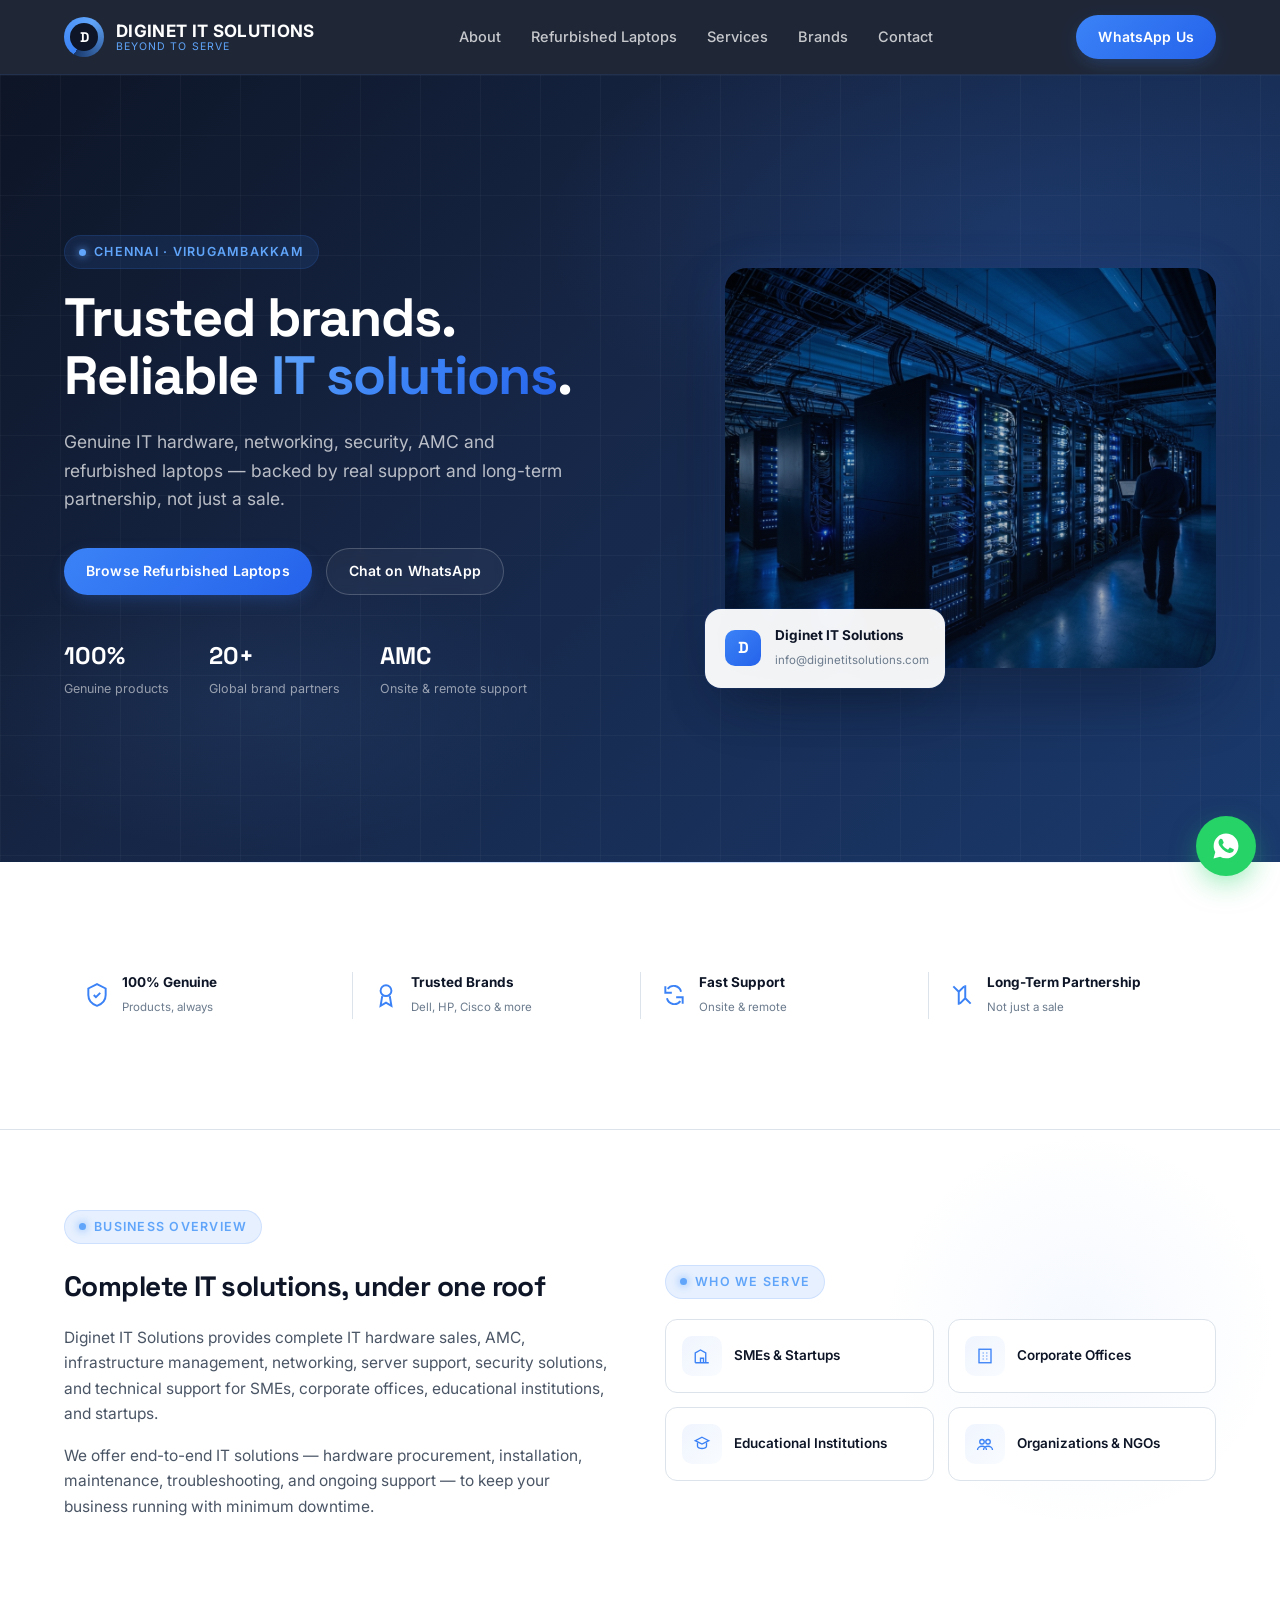
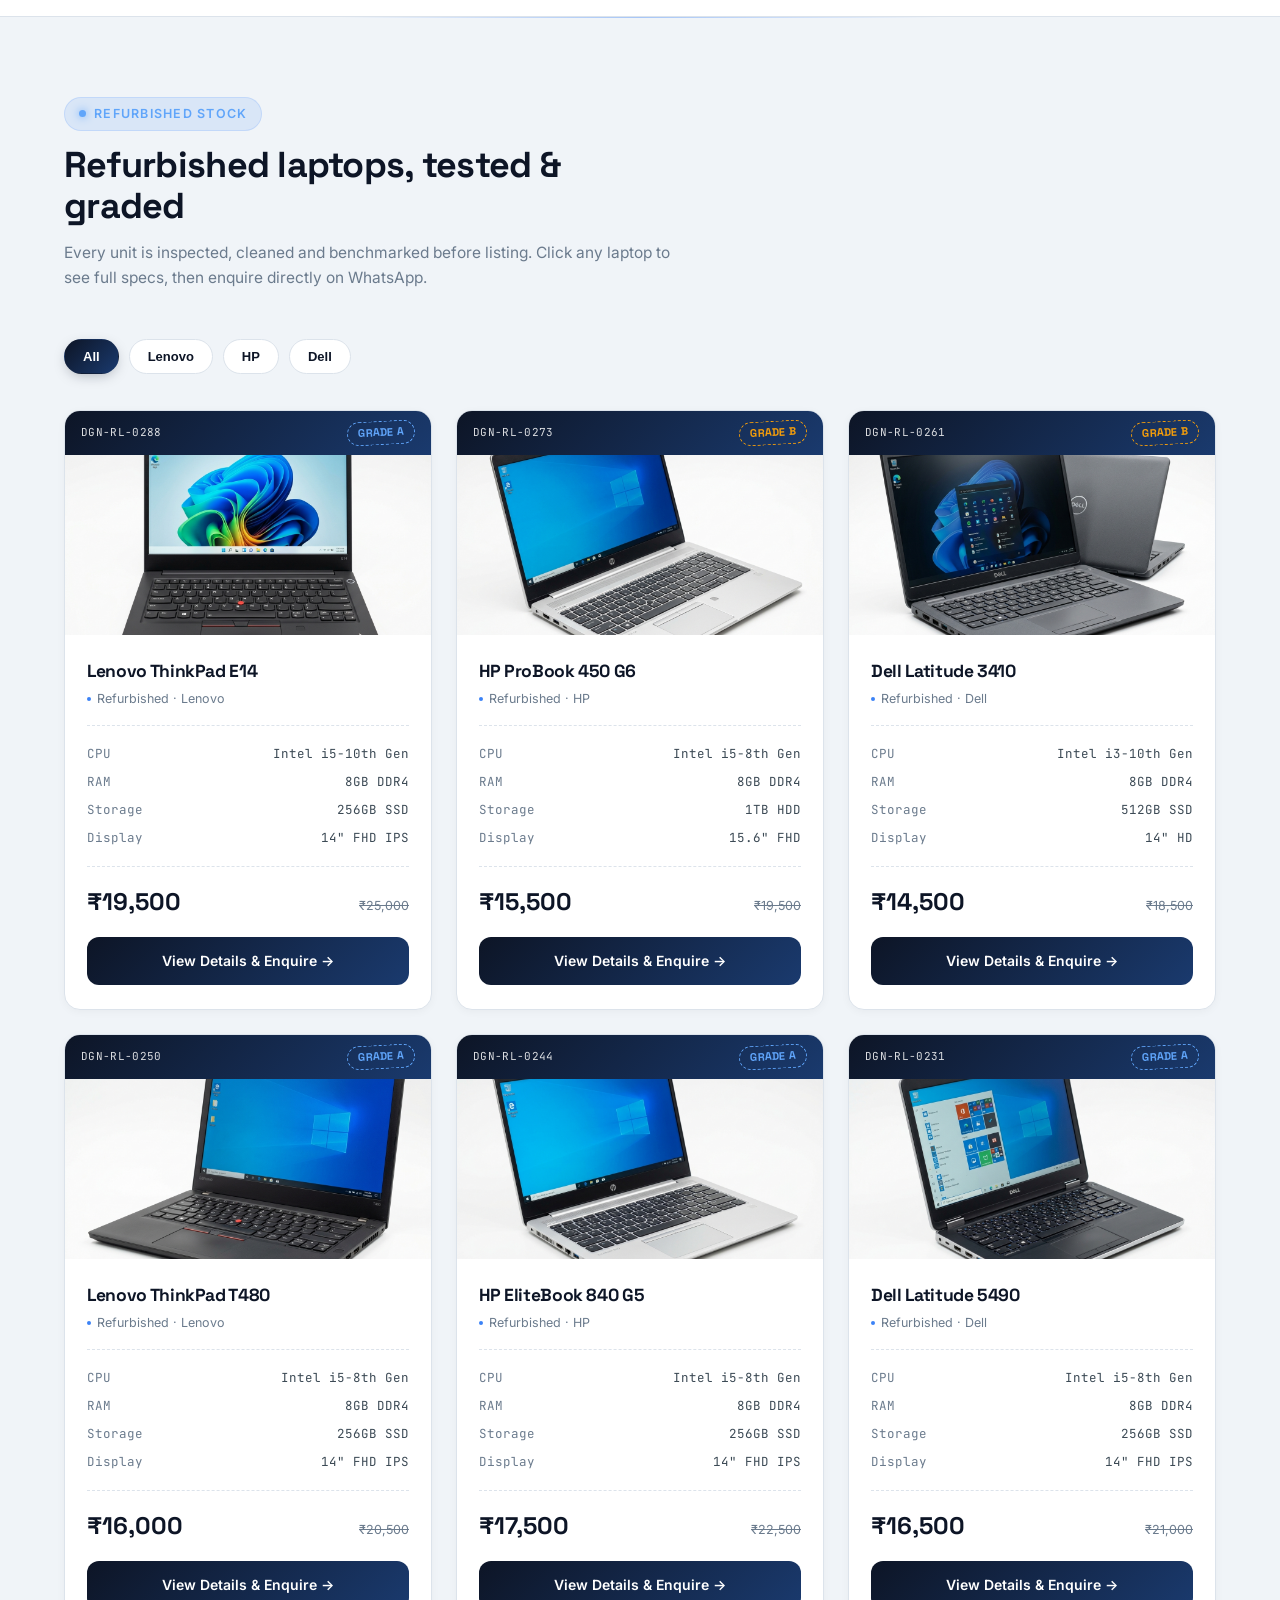
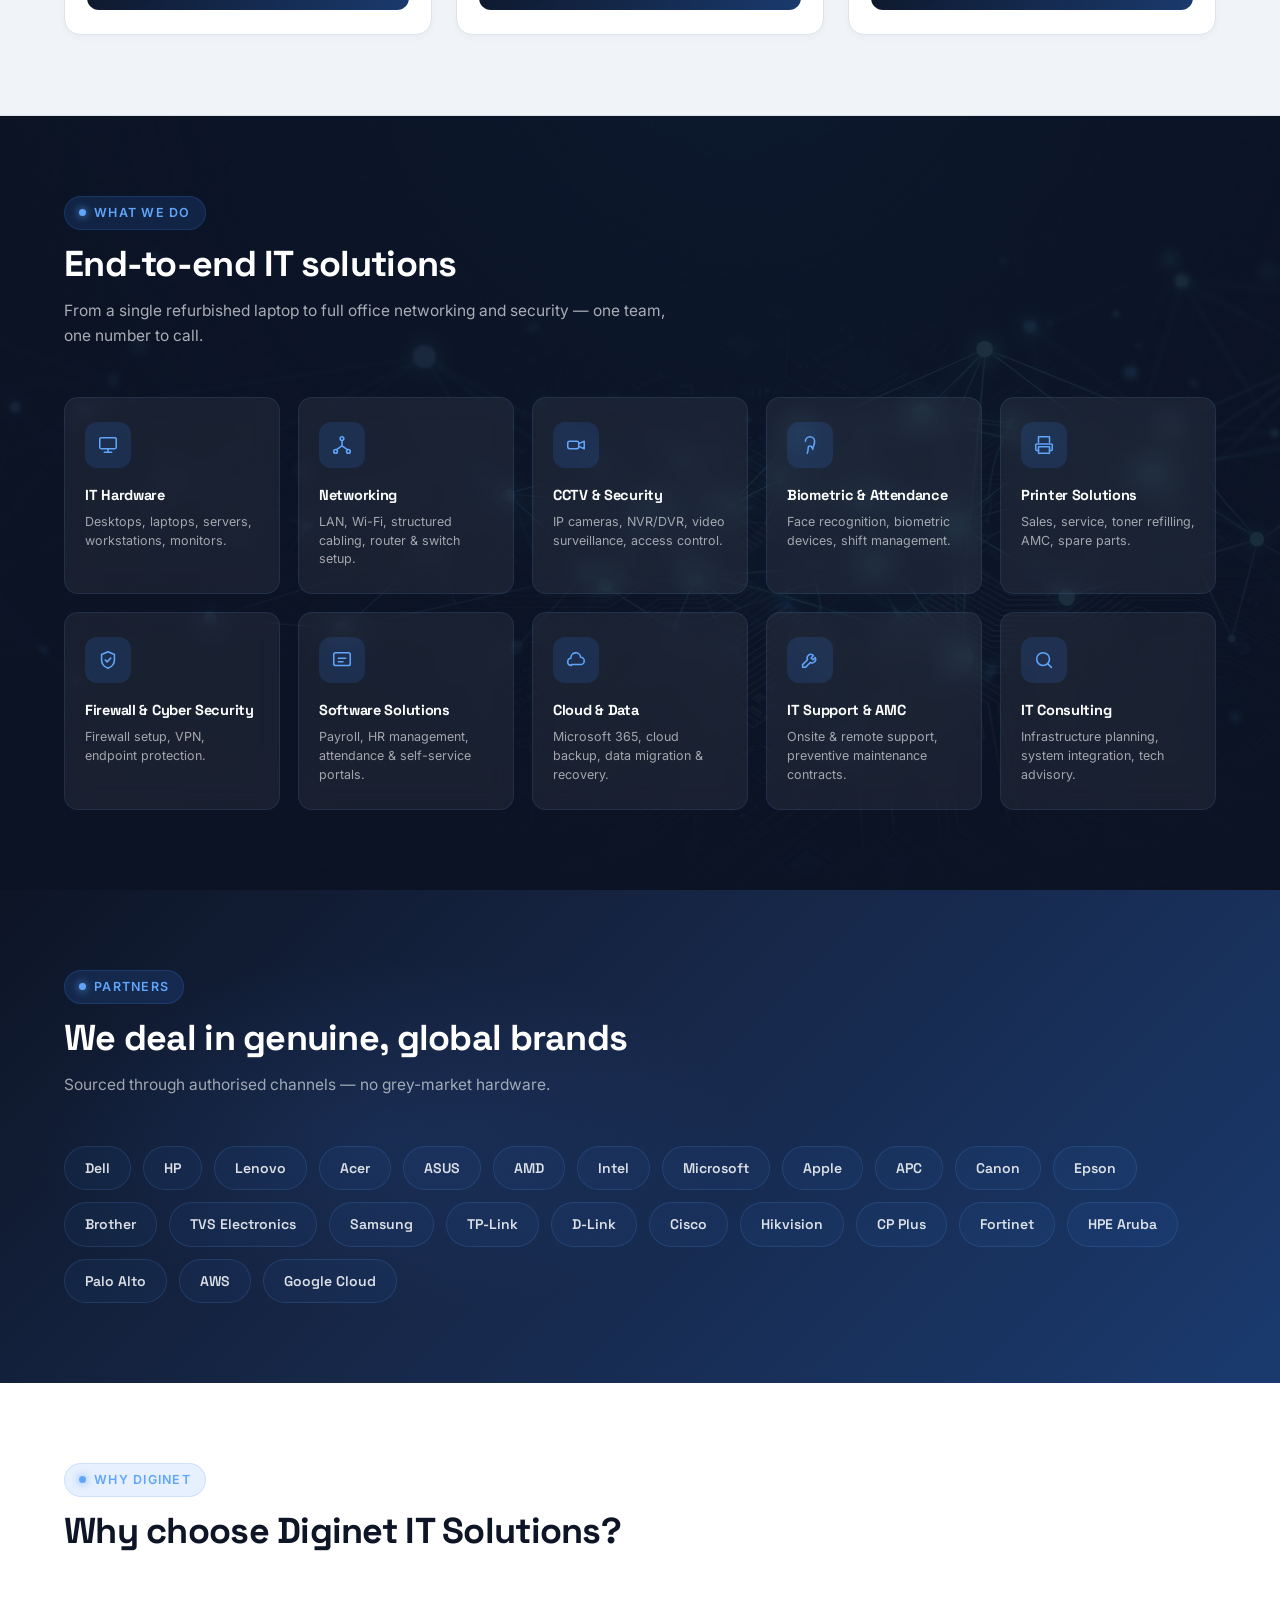
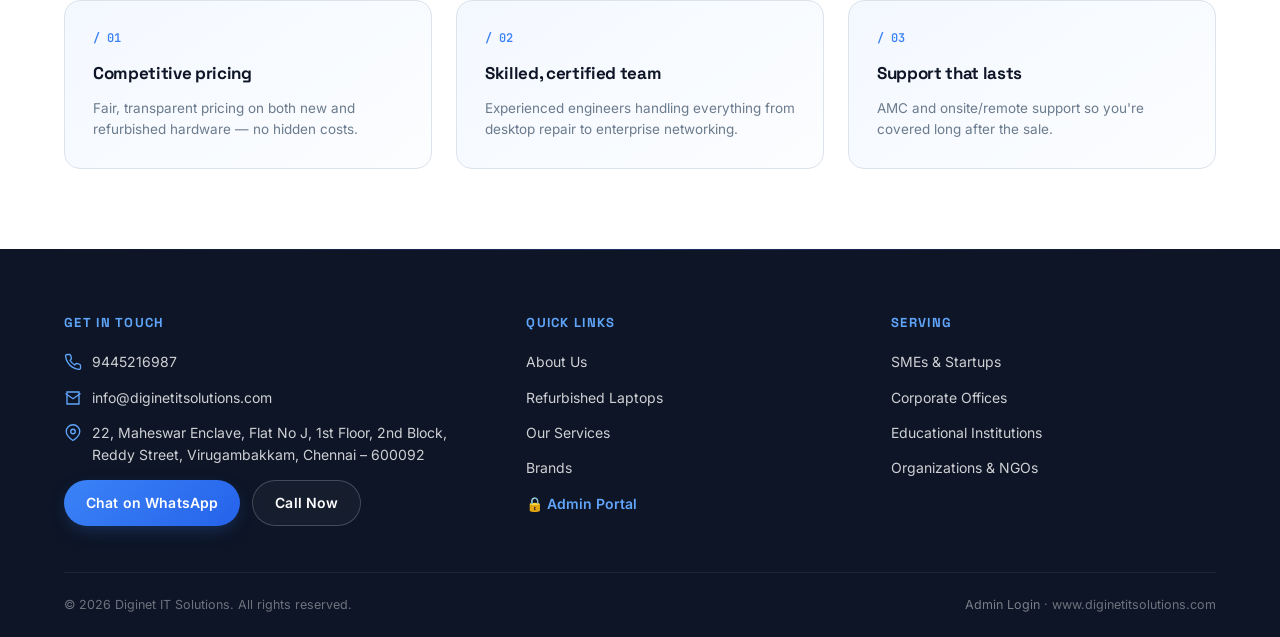
==== commit de949174: "🎨 Theme & background image styling with 100% original content preserved & passcode removed" ====
--- a/index.html
+++ b/index.html
@@ -3,286 +3,194 @@
 <head>
 <meta charset="UTF-8">
 <meta name="viewport" content="width=device-width, initial-scale=1.0">
-<title>Diginet Laptop Shop — Refurbished Laptops &amp; IT Solutions, Chennai</title>
-<meta name="description" content="Shop certified refurbished laptops from Dell, HP, Lenovo & Apple in Chennai. Best prices, genuine warranty, fast delivery & AMC IT support.">
+<title>Diginet IT Solutions — IT Hardware, Services &amp; Refurbished Laptops, Chennai</title>
+<meta name="description" content="Diginet IT Solutions provides genuine IT hardware, refurbished laptops, networking, security, AMC and support services in Chennai. Trusted Dell, HP, Lenovo dealers.">
 <link rel="preconnect" href="https://fonts.googleapis.com">
-<link href="https://fonts.googleapis.com/css2?family=Space+Grotesk:wght@500;600;700;800&family=Inter:wght@400;500;600;700;800&family=JetBrains+Mono:wght@400;500;700&display=swap" rel="stylesheet">
+<link href="https://fonts.googleapis.com/css2?family=Space+Grotesk:wght@500;600;700&family=Inter:wght@400;500;600;700&family=JetBrains+Mono:wght@400;500;700&display=swap" rel="stylesheet">
 <link rel="stylesheet" href="style.css">
 </head>
 <body>
 
-<!-- 1. TOP NOTICE ANNOUNCEMENT BAR -->
-<div class="top-notice-bar">
-  <div class="wrap">
-    <span>⚡ FREE DELIVERY &amp; 100% GENUINE WARRANTY ON ALL REFURBISHED LAPTOPS IN CHENNAI</span>
-    <div class="notice-contacts">
-      <a href="tel:+919445216987">
-        <svg width="13" height="13" viewBox="0 0 24 24" fill="none" stroke="currentColor" stroke-width="2"><path d="M22 16.92v3a2 2 0 01-2.18 2 19.8 19.8 0 01-8.63-3.07 19.5 19.5 0 01-6-6 19.8 19.8 0 01-3.07-8.67A2 2 0 014.11 2h3a2 2 0 012 1.72c.12.9.35 1.78.68 2.62a2 2 0 01-.45 2.11L8.09 9.7a16 16 0 006.21 6.21l1.25-1.25a2 2 0 012.11-.45c.84.33 1.72.56 2.62.68A2 2 0 0122 16.92z"/></svg>
-        +91 9445216987
-      </a>
-      <a href="mailto:info@diginetitsolutions.com">
-        <svg width="13" height="13" viewBox="0 0 24 24" fill="none" stroke="currentColor" stroke-width="2"><path d="M4 4h16v16H4z"/><path d="M22 6l-10 7L2 6"/></svg>
-        info@diginetitsolutions.com
-      </a>
-    </div>
-  </div>
-</div>
-
-<!-- 2. MAIN HEADER NAVIGATION -->
 <header class="site">
   <nav class="wrap">
     <a class="logo" href="index.html">
-      <div class="logo-mark">
-        <svg width="22" height="22" viewBox="0 0 24 24" fill="none" stroke="currentColor" stroke-width="2"><rect x="2" y="3" width="20" height="14" rx="2"/><line x1="8" y1="21" x2="16" y2="21"/><line x1="12" y1="17" x2="12" y2="21"/></svg>
-      </div>
+      <div class="logo-mark"></div>
       <div class="logo-text">
-        <div class="name">DIGINET <span>LAPTOP SHOP</span></div>
-        <div class="tag">Powering Your World</div>
+        <div class="name">DIGINET IT SOLUTIONS</div>
+        <div class="tag">Beyond to Serve</div>
       </div>
     </a>
     <div class="links">
-      <a href="#laptops">Laptops</a>
+      <a href="#about">About</a>
+      <a href="#laptops">Refurbished Laptops</a>
       <a href="#services">Services</a>
       <a href="#brands">Brands</a>
-      <a href="#about">About Us</a>
       <a href="#contact">Contact</a>
     </div>
-    <div style="display:flex; align-items:center; gap:12px;">
-      <a class="btn btn-primary" href="https://wa.me/919445216987?text=Hi%20Diginet%20IT%20Solutions%2C%20I%27d%20like%20to%20know%20more%20about%20your%20laptops." target="_blank" rel="noopener">
-        <svg width="16" height="16" viewBox="0 0 24 24" fill="currentColor"><path d="M12.04 2C6.58 2 2.13 6.45 2.13 11.91c0 1.75.46 3.45 1.32 4.95L2 22l5.29-1.39a9.9 9.9 0 004.75 1.21h.01c5.46 0 9.91-4.45 9.91-9.91C21.96 6.45 17.5 2 12.04 2z"/></svg>
-        WhatsApp Us
-      </a>
-      <button class="hamburger" id="hamburger" aria-label="Menu">
-        <span></span><span></span><span></span>
-      </button>
-    </div>
+    <a class="btn btn-primary" href="https://wa.me/919445216987?text=Hi%20Diginet%20IT%20Solutions%2C%20I%27d%20like%20to%20know%20more." target="_blank" rel="noopener">WhatsApp Us</a>
+    <button class="hamburger" id="hamburger" aria-label="Menu">
+      <span></span><span></span><span></span>
+    </button>
   </nav>
 </header>
 
-<!-- Mobile Navigation Menu -->
+<!-- Mobile Navigation -->
 <div class="mobile-nav" id="mobileNav">
-  <a href="#laptops" class="mobile-link">Laptops</a>
+  <a href="#about" class="mobile-link">About</a>
+  <a href="#laptops" class="mobile-link">Refurbished Laptops</a>
   <a href="#services" class="mobile-link">Services</a>
   <a href="#brands" class="mobile-link">Brands</a>
-  <a href="#about" class="mobile-link">About Us</a>
   <a href="#contact" class="mobile-link">Contact</a>
-  <a href="admin.html" class="mobile-link" style="color:var(--leaf-light); font-size:16px;">🔒 Admin Portal</a>
   <a class="btn btn-primary" href="https://wa.me/919445216987?text=Hi%20Diginet%20IT%20Solutions%2C%20I%27d%20like%20to%20know%20more." target="_blank" rel="noopener">WhatsApp Us</a>
 </div>
 
-<!-- 3. HERO: POWER MEETS PERFORMANCE (Image 1 Style) -->
 <section class="hero" id="top">
   <div class="wrap">
-    <div>
-      <h1 class="hero-tagline">
-        POWER<br>
-        <span>MEETS PERFORMANCE</span>
-      </h1>
-      <p class="lead">Explore premium certified refurbished laptops for work, business, coding, and everyday use — backed by genuine warranty and onsite IT support in Chennai.</p>
+    <div data-reveal>
+      <div class="eyebrow">Chennai · Virugambakkam</div>
+      <h1 class="hero-title">Trusted brands.<br>Reliable <span>IT solutions</span>.</h1>
+      <p class="lead">Genuine IT hardware, networking, security, AMC and refurbished laptops — backed by real support and long-term partnership, not just a sale.</p>
       <div class="cta-row">
-        <a class="btn-shop-now" href="#laptops">
-          Shop Now →
-        </a>
-        <a class="btn btn-ghost" href="https://wa.me/919445216987?text=Hi%20Diginet%2C%20I%20want%20to%20buy%20a%20refurbished%20laptop." target="_blank" rel="noopener">
-          Chat on WhatsApp
-        </a>
-      </div>
-    </div>
-    <div class="hero-laptop-showcase">
-      <img src="images/hero-laptop.jpg" alt="Power Meets Performance - Refurbished Laptops" loading="eager">
-    </div>
-  </div>
-</section>
-
-<!-- 4. FLOATING QUICK SEARCH & FILTER BAR (Image 2 Style) -->
-<div class="wrap">
-  <div class="floating-search-bar">
-    <div class="search-input-wrap">
-      <svg width="18" height="18" viewBox="0 0 24 24" fill="none" stroke="#64748b" stroke-width="2"><circle cx="11" cy="11" r="8"/><line x1="21" y1="21" x2="16.65" y2="16.65"/></svg>
-      <input type="text" id="heroSearchInput" placeholder="Search by model, Intel i5/i7, 16GB RAM, 512GB SSD...">
-    </div>
-    <select class="search-select" id="heroBrandSelect">
-      <option value="all">All Brands</option>
-      <option value="Dell">Dell</option>
-      <option value="HP">HP</option>
-      <option value="Lenovo">Lenovo</option>
-      <option value="Apple">Apple</option>
-      <option value="Acer">Acer</option>
-      <option value="ASUS">ASUS</option>
-    </select>
-    <select class="search-select" id="heroBudgetSelect">
-      <option value="all">All Budgets</option>
-      <option value="under15k">Under ₹15,000</option>
-      <option value="15k-20k">₹15,000 – ₹20,000</option>
-      <option value="above20k">Above ₹20,000</option>
-    </select>
-    <button class="btn-search-go" id="btnHeroSearch">
-      Search Deals
-    </button>
-  </div>
-</div>
-
-<!-- 5. TRUST / VALUE PROPOSITIONS (Image 1 Style) -->
-<section class="trust-strip">
-  <div class="wrap">
-    <div class="trust-grid-4">
-      <div class="trust-box">
-        <div class="icon">
-          <svg width="22" height="22" viewBox="0 0 24 24" fill="none" stroke="currentColor" stroke-width="2"><path d="M12 2l8 4v6c0 5-3.4 8.4-8 10-4.6-1.6-8-5-8-10V6l8-4z"/><path d="M9 12l2 2 4-4"/></svg>
-        </div>
-        <div>
-          <b>100% Authentic</b>
-          <span>Genuine products only</span>
-        </div>
-      </div>
-      <div class="trust-box">
-        <div class="icon">
-          <svg width="22" height="22" viewBox="0 0 24 24" fill="none" stroke="currentColor" stroke-width="2"><rect x="1" y="3" width="15" height="13"/><polygon points="16 8 20 8 23 11 23 16 16 16 16 8"/><circle cx="5.5" cy="18.5" r="2.5"/><circle cx="18.5" cy="18.5" r="2.5"/></svg>
-        </div>
-        <div>
-          <b>Fast Delivery</b>
-          <span>Quick &amp; reliable delivery</span>
-        </div>
-      </div>
-      <div class="trust-box">
-        <div class="icon">
-          <svg width="22" height="22" viewBox="0 0 24 24" fill="none" stroke="currentColor" stroke-width="2"><polyline points="23 4 23 10 17 10"/><polyline points="1 20 1 14 7 14"/><path d="M3.51 9a9 9 0 0114.85-3.36L23 10M1 14l4.64 4.36A9 9 0 0020.49 15"/></svg>
-        </div>
-        <div>
-          <b>Easy Returns</b>
-          <span>Hassle-free warranty &amp; AMC</span>
-        </div>
-      </div>
-      <div class="trust-box">
-        <div class="icon">
-          <svg width="22" height="22" viewBox="0 0 24 24" fill="none" stroke="currentColor" stroke-width="2"><polygon points="12 2 15.09 8.26 22 9.27 17 14.14 18.18 21.02 12 17.77 5.82 21.02 7 14.14 2 9.27 8.91 8.26 12 2"/></svg>
-        </div>
-        <div>
-          <b>Tested &amp; Graded</b>
-          <span>Grade A inspected units</span>
-        </div>
-      </div>
-    </div>
-  </div>
-</section>
-
-<!-- 6. TOP DEALS & REFURBISHED LAPTOPS SECTION (Image 1 Style) -->
-<section class="deals-section" id="laptops">
-  <div class="wrap">
-    <div class="section-header-row">
-      <div>
-        <h2>Top Deals</h2>
-        <p style="font-size:14px; color:#64748b;">Tested, cleaned, and benchmarked refurbished business laptops with warranty.</p>
-      </div>
-      <div class="brand-filters" id="filterRow">
-        <button class="chip active" data-filter="all">All</button>
-        <button class="chip" data-filter="Dell">Dell</button>
-        <button class="chip" data-filter="HP">HP</button>
-        <button class="chip" data-filter="Lenovo">Lenovo</button>
-      </div>
-    </div>
-
-    <!-- Product Grid -->
-    <div class="laptop-grid" id="laptopGrid">
-      <div style="grid-column:1/-1; text-align:center; padding:50px; color:#64748b;">Loading stock...</div>
-    </div>
-  </div>
-</section>
-
-<!-- 7. SERVICES SECTION WITH BACKGROUND IMAGE -->
+        <a class="btn btn-primary" href="#laptops">Browse Refurbished Laptops</a>
+        <a class="btn btn-ghost" href="https://wa.me/919445216987?text=Hi%2C%20I%27d%20like%20to%20know%20more%20about%20your%20services." target="_blank" rel="noopener">Chat on WhatsApp</a>
+      </div>
+      <div class="hero-stats">
+        <div class="stat"><b>100%</b><span>Genuine products</span></div>
+        <div class="stat"><b>20+</b><span>Global brand partners</span></div>
+        <div class="stat"><b>AMC</b><span>Onsite &amp; remote support</span></div>
+      </div>
+    </div>
+    <div class="hero-visual" data-reveal="scale">
+      <div class="hero-image-card">
+        <img src="images/hero-tech.jpg" alt="Diginet IT Solutions - Server Infrastructure" loading="eager">
+        <div class="hero-image-overlay"></div>
+      </div>
+      <div class="float-card">
+        <div class="dot">D</div>
+        <div><b>Diginet IT Solutions</b><span>info@diginetitsolutions.com</span></div>
+      </div>
+    </div>
+  </div>
+</section>
+
+<section class="trust" data-reveal>
+  <div class="wrap">
+    <div class="item"><svg width="26" height="26" viewBox="0 0 24 24" fill="none" stroke="currentColor" stroke-width="1.8"><path d="M12 2l8 4v6c0 5-3.4 8.4-8 10-4.6-1.6-8-5-8-10V6l8-4z"/><path d="M9 12l2 2 4-4"/></svg><div><b>100% Genuine</b><span>Products, always</span></div></div>
+    <div class="item"><svg width="26" height="26" viewBox="0 0 24 24" fill="none" stroke="currentColor" stroke-width="1.8"><circle cx="12" cy="8" r="5"/><path d="M8.5 13L7 22l5-3 5 3-1.5-9"/></svg><div><b>Trusted Brands</b><span>Dell, HP, Cisco &amp; more</span></div></div>
+    <div class="item"><svg width="26" height="26" viewBox="0 0 24 24" fill="none" stroke="currentColor" stroke-width="1.8"><path d="M4 4v6h6"/><path d="M20 20v-6h-6"/><path d="M5.5 15a7 7 0 0012.4 2.6M18.5 9A7 7 0 006.1 6.4"/></svg><div><b>Fast Support</b><span>Onsite &amp; remote</span></div></div>
+    <div class="item"><svg width="26" height="26" viewBox="0 0 24 24" fill="none" stroke="currentColor" stroke-width="1.8"><path d="M9 21V9M9 9L4 4M9 9l5-5M15 3v12M15 15l5 5M15 15l-5 5"/></svg><div><b>Long-Term Partnership</b><span>Not just a sale</span></div></div>
+  </div>
+</section>
+
+<section class="about" id="about">
+  <div class="wrap">
+    <div class="about-copy" data-reveal="left">
+      <div class="eyebrow">Business Overview</div>
+      <h2 style="font-size:28px; color:var(--forest-dark); margin-bottom:16px;">Complete IT solutions, under one roof</h2>
+      <p>Diginet IT Solutions provides complete IT hardware sales, AMC, infrastructure management, networking, server support, security solutions, and technical support for SMEs, corporate offices, educational institutions, and startups.</p>
+      <p>We offer end-to-end IT solutions — hardware procurement, installation, maintenance, troubleshooting, and ongoing support — to keep your business running with minimum downtime.</p>
+    </div>
+    <div data-reveal>
+      <div class="eyebrow">Who We Serve</div>
+      <div class="serve-grid">
+        <div class="serve-item"><div class="icon"><svg width="18" height="18" viewBox="0 0 24 24" fill="none" stroke="currentColor" stroke-width="1.8"><path d="M3 21V8l7-4 7 4v13M3 21h18M10 21v-6h4v6"/></svg></div><span>SMEs &amp; Startups</span></div>
+        <div class="serve-item"><div class="icon"><svg width="18" height="18" viewBox="0 0 24 24" fill="none" stroke="currentColor" stroke-width="1.8"><rect x="4" y="3" width="16" height="18"/><path d="M9 8h1M14 8h1M9 12h1M14 12h1M9 16h1M14 16h1"/></svg></div><span>Corporate Offices</span></div>
+        <div class="serve-item"><div class="icon"><svg width="18" height="18" viewBox="0 0 24 24" fill="none" stroke="currentColor" stroke-width="1.8"><path d="M12 3l9 4.5-9 4.5-9-4.5L12 3z"/><path d="M6 10v5c0 1.5 3 3 6 3s6-1.5 6-3v-5"/></svg></div><span>Educational Institutions</span></div>
+        <div class="serve-item"><div class="icon"><svg width="18" height="18" viewBox="0 0 24 24" fill="none" stroke="currentColor" stroke-width="1.8"><circle cx="8" cy="9" r="3"/><circle cx="16" cy="9" r="3"/><path d="M2 20c0-3 3-5 6-5s6 2 6 5M10 20c0-3 3-5 6-5s6 2 6 5"/></svg></div><span>Organizations &amp; NGOs</span></div>
+      </div>
+    </div>
+  </div>
+</section>
+
+<section class="laptops" id="laptops">
+  <div class="wrap">
+    <div class="section-head" data-reveal>
+      <div class="eyebrow">Refurbished Stock</div>
+      <h2>Refurbished laptops, tested &amp; graded</h2>
+      <p>Every unit is inspected, cleaned and benchmarked before listing. Click any laptop to see full specs, then enquire directly on WhatsApp.</p>
+    </div>
+    <div class="filter-row" id="filterRow" data-reveal>
+      <button class="chip active" data-filter="all">All</button>
+      <button class="chip" data-filter="Dell">Dell</button>
+      <button class="chip" data-filter="HP">HP</button>
+      <button class="chip" data-filter="Lenovo">Lenovo</button>
+    </div>
+    <div class="laptop-grid" id="laptopGrid"><div class="state-msg">Loading stock…</div></div>
+  </div>
+</section>
+
 <section id="services" class="services-section">
   <div class="wrap">
-    <div style="max-width:640px; margin-bottom:40px;">
-      <h2 style="font-size:28px; font-weight:800; text-transform:uppercase; color:#fff; margin-bottom:8px;">End-to-End IT Solutions</h2>
-      <p style="color:#94a3b8; font-size:15px;">Hardware procurement, server setup, office networking, CCTV security, and comprehensive AMC support.</p>
-    </div>
-    <div class="services-grid" id="servicesGrid"></div>
-  </div>
-</section>
-
-<!-- 8. BRANDS STRIP -->
+    <div class="section-head" data-reveal>
+      <div class="eyebrow">What We Do</div>
+      <h2>End-to-end IT solutions</h2>
+      <p>From a single refurbished laptop to full office networking and security — one team, one number to call.</p>
+    </div>
+    <div class="services-grid" id="servicesGrid" data-reveal></div>
+  </div>
+</section>
+
 <section class="brands" id="brands">
   <div class="wrap">
-    <div style="max-width:600px; margin-bottom:30px;">
-      <h2 style="font-size:24px; font-weight:800; text-transform:uppercase; margin-bottom:6px;">We Deal in Genuine Global Brands</h2>
-      <p style="font-size:14px;">Authorised procurement channels and original manufacturer spare parts.</p>
-    </div>
-    <div class="brand-strip" id="brandStrip"></div>
-  </div>
-</section>
-
-<!-- 9. ABOUT / BUSINESS OVERVIEW -->
-<section class="about" id="about">
-  <div class="wrap">
-    <div>
-      <h2 style="font-size:28px; font-weight:800; color:var(--forest-dark); margin-bottom:14px;">Complete IT Infrastructure Under One Roof</h2>
-      <p style="color:#475569; font-size:15px; margin-bottom:14px; line-height:1.65;">Diginet IT Solutions provides comprehensive IT sales, refurbished laptops, corporate AMC, network cabling, firewalls, and server management for businesses across Chennai.</p>
-      <p style="color:#475569; font-size:15px; line-height:1.65;">Our certified engineers guarantee minimum downtime, prompt onsite visits, and long-term partnership.</p>
-    </div>
-    <div class="serve-grid">
-      <div class="serve-item">
-        <div class="icon"><svg width="18" height="18" viewBox="0 0 24 24" fill="none" stroke="currentColor" stroke-width="2"><path d="M3 21V8l7-4 7 4v13M3 21h18M10 21v-6h4v6"/></svg></div>
-        <span style="font-weight:700; color:var(--forest-dark); font-size:14px;">SMEs &amp; Startups</span>
-      </div>
-      <div class="serve-item">
-        <div class="icon"><svg width="18" height="18" viewBox="0 0 24 24" fill="none" stroke="currentColor" stroke-width="2"><rect x="4" y="3" width="16" height="18"/><path d="M9 8h1M14 8h1M9 12h1M14 12h1M9 16h1M14 16h1"/></svg></div>
-        <span style="font-weight:700; color:var(--forest-dark); font-size:14px;">Corporate Offices</span>
-      </div>
-      <div class="serve-item">
-        <div class="icon"><svg width="18" height="18" viewBox="0 0 24 24" fill="none" stroke="currentColor" stroke-width="2"><path d="M12 3l9 4.5-9 4.5-9-4.5L12 3z"/><path d="M6 10v5c0 1.5 3 3 6 3s6-1.5 6-3v-5"/></svg></div>
-        <span style="font-weight:700; color:var(--forest-dark); font-size:14px;">Educational Institutions</span>
-      </div>
-      <div class="serve-item">
-        <div class="icon"><svg width="18" height="18" viewBox="0 0 24 24" fill="none" stroke="currentColor" stroke-width="2"><circle cx="8" cy="9" r="3"/><circle cx="16" cy="9" r="3"/><path d="M2 20c0-3 3-5 6-5s6 2 6 5M10 20c0-3 3-5 6-5s6 2 6 5"/></svg></div>
-        <span style="font-weight:700; color:var(--forest-dark); font-size:14px;">Organizations &amp; NGOs</span>
-      </div>
-    </div>
-  </div>
-</section>
-
-<!-- 10. FOOTER -->
+    <div class="section-head" data-reveal>
+      <div class="eyebrow">Partners</div>
+      <h2>We deal in genuine, global brands</h2>
+      <p>Sourced through authorised channels — no grey-market hardware.</p>
+    </div>
+    <div class="brand-strip" id="brandStrip" data-reveal></div>
+  </div>
+</section>
+
+<section>
+  <div class="wrap">
+    <div class="section-head" data-reveal>
+      <div class="eyebrow">Why Diginet</div>
+      <h2>Why choose Diginet IT Solutions?</h2>
+    </div>
+    <div class="why-grid" data-reveal>
+      <div class="why-card"><div class="num">/ 01</div><h4>Competitive pricing</h4><p>Fair, transparent pricing on both new and refurbished hardware — no hidden costs.</p></div>
+      <div class="why-card"><div class="num">/ 02</div><h4>Skilled, certified team</h4><p>Experienced engineers handling everything from desktop repair to enterprise networking.</p></div>
+      <div class="why-card"><div class="num">/ 03</div><h4>Support that lasts</h4><p>AMC and onsite/remote support so you're covered long after the sale.</p></div>
+    </div>
+  </div>
+</section>
+
 <footer id="contact">
   <div class="wrap">
     <div class="footer-grid">
       <div>
-        <h4>Get in Touch</h4>
-        <div class="contact-line">
-          <svg width="18" height="18" viewBox="0 0 24 24" fill="none" stroke="currentColor" stroke-width="1.8"><path d="M22 16.92v3a2 2 0 01-2.18 2 19.8 19.8 0 01-8.63-3.07 19.5 19.5 0 01-6-6 19.8 19.8 0 01-3.07-8.67A2 2 0 014.11 2h3a2 2 0 012 1.72c.12.9.35 1.78.68 2.62a2 2 0 01-.45 2.11L8.09 9.7a16 16 0 006.21 6.21l1.25-1.25a2 2 0 012.11-.45c.84.33 1.72.56 2.62.68A2 2 0 0122 16.92z"/></svg>
-          <span><b>Phone:</b> +91 9445216987</span>
-        </div>
-        <div class="contact-line">
-          <svg width="18" height="18" viewBox="0 0 24 24" fill="none" stroke="currentColor" stroke-width="1.8"><path d="M4 4h16v16H4z"/><path d="M22 6l-10 7L2 6"/></svg>
-          <span><b>Email:</b> info@diginetitsolutions.com</span>
-        </div>
-        <div class="contact-line">
-          <svg width="18" height="18" viewBox="0 0 24 24" fill="none" stroke="currentColor" stroke-width="1.8"><path d="M21 10c0 6-9 12-9 12s-9-6-9-12a9 9 0 0118 0z"/><circle cx="12" cy="10" r="3"/></svg>
-          <span>22, Maheswar Enclave, Flat No J, 1st Floor, 2nd Block, Reddy Street, Virugambakkam, Chennai – 600092</span>
+        <h4>Get in touch</h4>
+        <div class="contact-line"><svg width="18" height="18" viewBox="0 0 24 24" fill="none" stroke="currentColor" stroke-width="1.8"><path d="M22 16.92v3a2 2 0 01-2.18 2 19.8 19.8 0 01-8.63-3.07 19.5 19.5 0 01-6-6 19.8 19.8 0 01-3.07-8.67A2 2 0 014.11 2h3a2 2 0 012 1.72c.12.9.35 1.78.68 2.62a2 2 0 01-.45 2.11L8.09 9.7a16 16 0 006.21 6.21l1.25-1.25a2 2 0 012.11-.45c.84.33 1.72.56 2.62.68A2 2 0 0122 16.92z"/></svg><span>9445216987</span></div>
+        <div class="contact-line"><svg width="18" height="18" viewBox="0 0 24 24" fill="none" stroke="currentColor" stroke-width="1.8"><path d="M4 4h16v16H4z"/><path d="M22 6l-10 7L2 6"/></svg><span>info@diginetitsolutions.com</span></div>
+        <div class="contact-line"><svg width="18" height="18" viewBox="0 0 24 24" fill="none" stroke="currentColor" stroke-width="1.8"><path d="M21 10c0 6-9 12-9 12s-9-6-9-12a9 9 0 0118 0z"/><circle cx="12" cy="10" r="3"/></svg><span>22, Maheswar Enclave, Flat No J, 1st Floor, 2nd Block, Reddy Street, Virugambakkam, Chennai – 600092</span></div>
+        <div class="foot-cta">
+          <a class="btn btn-primary" href="https://wa.me/919445216987?text=Hi%20Diginet%20IT%20Solutions%2C%20I%27d%20like%20to%20know%20more." target="_blank" rel="noopener">Chat on WhatsApp</a>
+          <a class="btn btn-ghost" href="tel:+919445216987">Call Now</a>
         </div>
       </div>
       <div>
         <h4>Quick Links</h4>
+        <div class="contact-line" style="display:block;"><a href="#about">About Us</a></div>
         <div class="contact-line" style="display:block;"><a href="#laptops">Refurbished Laptops</a></div>
-        <div class="contact-line" style="display:block;"><a href="#services">Our IT Services</a></div>
-        <div class="contact-line" style="display:block;"><a href="#brands">Brand Partners</a></div>
-        <div class="contact-line" style="display:block;"><a href="#about">About Diginet</a></div>
-        <div class="contact-line" style="display:block;"><a href="admin.html" style="color:#38bdf8; font-weight:700;">🔒 Admin Portal</a></div>
+        <div class="contact-line" style="display:block;"><a href="#services">Our Services</a></div>
+        <div class="contact-line" style="display:block;"><a href="#brands">Brands</a></div>
+        <div class="contact-line" style="display:block;"><a href="admin.html" style="color:var(--leaf-light); font-weight:600;">🔒 Admin Portal</a></div>
       </div>
       <div>
-        <h4>Customer Assurance</h4>
-        <div class="contact-line" style="display:block;">✓ 100% Tested &amp; Graded Units</div>
-        <div class="contact-line" style="display:block;">✓ Genuine OS &amp; Drivers Installed</div>
-        <div class="contact-line" style="display:block;">✓ Onsite Support &amp; AMC Options</div>
-        <div class="contact-line" style="display:block;">✓ Doorstep Delivery in Chennai</div>
+        <h4>Serving</h4>
+        <div class="contact-line" style="display:block;">SMEs &amp; Startups</div>
+        <div class="contact-line" style="display:block;">Corporate Offices</div>
+        <div class="contact-line" style="display:block;">Educational Institutions</div>
+        <div class="contact-line" style="display:block;">Organizations &amp; NGOs</div>
       </div>
     </div>
     <div class="bottom-bar">
       <span>© 2026 Diginet IT Solutions. All rights reserved.</span>
-      <span><a href="admin.html" style="color:#64748b;">Admin Login</a> · www.diginetitsolutions.com</span>
+      <span><a href="admin.html" style="color:rgba(255,255,255,0.45); transition:color .2s;">Admin Login</a> · www.diginetitsolutions.com</span>
     </div>
   </div>
 </footer>
 
-<!-- WhatsApp Floating Button -->
 <a class="wa-float" href="https://wa.me/919445216987?text=Hi%20Diginet%20IT%20Solutions%2C%20I%27d%20like%20to%20know%20more." target="_blank" rel="noopener" aria-label="Chat on WhatsApp">
   <svg width="30" height="30" viewBox="0 0 24 24" fill="#fff"><path d="M12.04 2C6.58 2 2.13 6.45 2.13 11.91c0 1.75.46 3.45 1.32 4.95L2 22l5.29-1.39a9.9 9.9 0 004.75 1.21h.01c5.46 0 9.91-4.45 9.91-9.91C21.96 6.45 17.5 2 12.04 2zm5.85 14.03c-.25.7-1.45 1.35-2 1.44-.51.08-1.15.11-1.86-.12-.43-.13-.98-.32-1.7-.62-2.98-1.29-4.93-4.28-5.08-4.48-.15-.2-1.22-1.62-1.22-3.1 0-1.47.77-2.19 1.05-2.49.27-.3.6-.37.8-.37.2 0 .4 0 .58.01.18.01.43-.07.68.52.25.6.85 2.06.92 2.21.07.15.12.33.02.53-.1.2-.15.32-.3.49-.15.17-.31.38-.44.51-.15.15-.3.31-.13.61.17.3.77 1.27 1.65 2.06 1.14 1.02 2.1 1.33 2.4 1.48.3.15.48.13.65-.08.18-.2.75-.87.95-1.17.2-.3.4-.25.68-.15.27.1 1.73.82 2.03.97.3.15.5.22.57.35.08.13.08.73-.17 1.43z"/></svg>
 </a>
@@ -293,88 +201,39 @@
   const grid = document.getElementById('laptopGrid');
   const filterRow = document.getElementById('filterRow');
 
-  const heroSearchInput = document.getElementById('heroSearchInput');
-  const heroBrandSelect = document.getElementById('heroBrandSelect');
-  const heroBudgetSelect = document.getElementById('heroBudgetSelect');
-  const btnHeroSearch = document.getElementById('btnHeroSearch');
-
   function cardHtml(l){
     const img = l.image
       ? `<img src="${l.image}" alt="${l.name}" loading="lazy">`
-      : `<span style="font-family:'Space Grotesk'; font-size:42px; font-weight:800; color:#cbd5e1;">${(l.brand||"?").charAt(0)}</span>`;
-
+      : `<span class="ph">${(l.brand||"?").charAt(0)}</span>`;
     return `
-      <div class="laptop-card">
-        <div class="card-thumb">
-          <span class="badge-grade ${l.grade || 'A'}">GRADE ${l.grade || 'A'}</span>
-          <a href="product.html?id=${encodeURIComponent(l.id)}" style="display:contents;">${img}</a>
+      <a class="laptop-card" href="product.html?id=${encodeURIComponent(l.id)}">
+        <div class="tag-strip">
+          <span class="asset-id">${l.id}</span>
+          <span class="grade-stamp ${l.grade || 'A'}">GRADE ${l.grade || 'A'}</span>
         </div>
-        <div class="card-body">
-          <div class="card-brand">${l.brand} · ${l.id}</div>
-          <a href="product.html?id=${encodeURIComponent(l.id)}" class="card-title">${l.name}</a>
-          <div class="rating-stars">
-            ★★★★★ <span>4.9 (${Math.floor(80 + (l.id.charCodeAt(l.id.length-1)||10)*3)})</span>
+        <div class="laptop-thumb">${img}</div>
+        <div class="laptop-body">
+          <h3>${l.name}</h3>
+          <div class="brand-sub">Refurbished · ${l.brand}</div>
+          <div class="spec-sheet">
+            <div class="spec-row"><span>CPU</span><span>${l.cpu || "-"}</span></div>
+            <div class="spec-row"><span>RAM</span><span>${l.ram || "-"}</span></div>
+            <div class="spec-row"><span>Storage</span><span>${l.storage || "-"}</span></div>
+            <div class="spec-row"><span>Display</span><span>${l.screen || "-"}</span></div>
           </div>
-          <div class="spec-badges">
-            ${l.cpu ? `<span class="spec-pill">${l.cpu}</span>` : ''}
-            ${l.ram ? `<span class="spec-pill">${l.ram}</span>` : ''}
-            ${l.storage ? `<span class="spec-pill">${l.storage}</span>` : ''}
-            ${l.screen ? `<span class="spec-pill">${l.screen}</span>` : ''}
+          <div class="price-row">
+            <span class="price">${inr(l.price)}</span>
+            ${l.was ? `<span class="was">${inr(l.was)}</span>` : ''}
           </div>
-          <div class="card-price-row">
-            <div>
-              <span class="card-price">${inr(l.price)}</span>
-              ${l.was ? `<span class="card-was">${inr(l.was)}</span>` : ''}
-            </div>
-          </div>
-          <a class="btn-card-action" href="product.html?id=${encodeURIComponent(l.id)}">
-            View Details &amp; Enquire →
-          </a>
+          <span class="view-details">View Details &amp; Enquire →</span>
         </div>
-      </div>
+      </a>
     `;
   }
 
   function render(list){
-    if (!list.length){
-      grid.innerHTML = '<div style="grid-column:1/-1; text-align:center; padding:50px; color:#64748b;">No matching laptops found — ask us directly on WhatsApp!</div>';
-      return;
-    }
+    if (!list.length){ grid.innerHTML = '<div class="state-msg">No laptops in stock right now — check back soon, or ask us on WhatsApp.</div>'; return; }
     grid.innerHTML = list.map(cardHtml).join('');
-  }
-
-  function filterLaptops() {
-    const q = heroSearchInput.value.toLowerCase().trim();
-    const activeChip = filterRow.querySelector('.chip.active');
-    const brandChip = activeChip ? activeChip.dataset.filter : 'all';
-    const brandSelect = heroBrandSelect.value;
-    const budget = heroBudgetSelect.value;
-
-    const filtered = ALL_LAPTOPS.filter(l => {
-      // Search text
-      const matchesQ = !q ||
-        (l.name && l.name.toLowerCase().includes(q)) ||
-        (l.brand && l.brand.toLowerCase().includes(q)) ||
-        (l.cpu && l.cpu.toLowerCase().includes(q)) ||
-        (l.ram && l.ram.toLowerCase().includes(q)) ||
-        (l.storage && l.storage.toLowerCase().includes(q));
-
-      // Brand
-      const b = (l.brand || '').toLowerCase();
-      const matchesChip = brandChip === 'all' || b === brandChip.toLowerCase();
-      const matchesSelect = brandSelect === 'all' || b === brandSelect.toLowerCase();
-
-      // Budget
-      const price = Number(l.price) || 0;
-      let matchesBudget = true;
-      if (budget === 'under15k') matchesBudget = price < 15000;
-      else if (budget === '15k-20k') matchesBudget = price >= 15000 && price <= 20000;
-      else if (budget === 'above20k') matchesBudget = price > 20000;
-
-      return matchesQ && matchesChip && matchesSelect && matchesBudget;
-    });
-
-    render(filtered);
   }
 
   function buildFilterChips(list) {
@@ -387,8 +246,8 @@
       chip.addEventListener('click', () => {
         filterRow.querySelectorAll('.chip').forEach(c => c.classList.remove('active'));
         chip.classList.add('active');
-        heroBrandSelect.value = chip.dataset.filter === 'all' ? 'all' : chip.dataset.filter;
-        filterLaptops();
+        const f = chip.dataset.filter;
+        render(f === 'all' ? ALL_LAPTOPS : ALL_LAPTOPS.filter(l => l.brand.toLowerCase() === f.toLowerCase()));
       });
     });
   }
@@ -399,51 +258,55 @@
     render(ALL_LAPTOPS);
   });
 
-  // Search input listeners
-  heroSearchInput.addEventListener('input', () => {
-    filterLaptops();
-  });
-  heroBrandSelect.addEventListener('change', () => {
-    filterRow.querySelectorAll('.chip').forEach(c => {
-      c.classList.toggle('active', c.dataset.filter.toLowerCase() === heroBrandSelect.value.toLowerCase());
-    });
-    filterLaptops();
-  });
-  heroBudgetSelect.addEventListener('change', filterLaptops);
-  btnHeroSearch.addEventListener('click', () => {
-    filterLaptops();
-    document.getElementById('laptops').scrollIntoView({ behavior: 'smooth' });
-  });
-
-  // Services data
   const SERVICES = [
-    { title:"Refurbished Laptops", desc:"Tested, certified Grade A Dell, HP, Lenovo laptops.", icon:'<rect x="2" y="3" width="20" height="14" rx="2"/><line x1="8" y1="21" x2="16" y2="21"/><line x1="12" y1="17" x2="12" y2="21"/>' },
-    { title:"Networking & LAN", desc:"Structured cabling, high-speed Wi-Fi, switches & routers.", icon:'<circle cx="12" cy="5" r="2"/><circle cx="5" cy="19" r="2"/><circle cx="19" cy="19" r="2"/><path d="M12 7v6M12 13l-6 4M12 13l6 4"/>' },
-    { title:"CCTV & Security", desc:"HD IP cameras, NVR/DVR installation & video monitoring.", icon:'<rect x="3" y="8" width="12" height="8" rx="2"/><path d="M15 10.5l6-2.5v8l-6-2.5"/>' },
-    { title:"Biometrics & Access", desc:"Face ID & fingerprint employee attendance systems.", icon:'<path d="M12 3a5 5 0 015 5c0 4-2 6-2 9M7 8a5 5 0 0110 0M9 21c1-2 1-4 1-6a2 2 0 114 0"/>' },
-    { title:"IT Support & AMC", desc:"Preventive maintenance contracts, onsite & remote repair.", icon:'<path d="M14.7 6.3a4 4 0 00-5.4 5.4L4 17v3h3l5.3-5.3a4 4 0 005.4-5.4l-2.5 2.5-2-2 2.5-2.5z"/>' },
+    { title:"IT Hardware", desc:"Desktops, laptops, servers, workstations, monitors.", icon:'<rect x="3" y="4" width="18" height="12" rx="1.5"/><path d="M8 20h8M12 16v4"/>' },
+    { title:"Networking", desc:"LAN, Wi-Fi, structured cabling, router & switch setup.", icon:'<circle cx="12" cy="5" r="2"/><circle cx="5" cy="19" r="2"/><circle cx="19" cy="19" r="2"/><path d="M12 7v6M12 13l-6 4M12 13l6 4"/>' },
+    { title:"CCTV & Security", desc:"IP cameras, NVR/DVR, video surveillance, access control.", icon:'<rect x="3" y="8" width="12" height="8" rx="2"/><path d="M15 10.5l6-2.5v8l-6-2.5"/>' },
+    { title:"Biometric & Attendance", desc:"Face recognition, biometric devices, shift management.", icon:'<path d="M12 3a5 5 0 015 5c0 4-2 6-2 9M7 8a5 5 0 0110 0M9 21c1-2 1-4 1-6a2 2 0 114 0"/>' },
+    { title:"Printer Solutions", desc:"Sales, service, toner refilling, AMC, spare parts.", icon:'<path d="M6 9V3h12v6M6 18H4a1 1 0 01-1-1v-5a1 1 0 011-1h16a1 1 0 011 1v5a1 1 0 01-1 1h-2"/><rect x="6" y="14" width="12" height="7"/>' },
+    { title:"Firewall & Cyber Security", desc:"Firewall setup, VPN, endpoint protection.", icon:'<path d="M12 3l7 3v6c0 4.5-3 7.5-7 9-4-1.5-7-4.5-7-9V6l7-3z"/><path d="M9 12l2 2 4-4"/>' },
+    { title:"Software Solutions", desc:"Payroll, HR management, attendance & self-service portals.", icon:'<rect x="3" y="4" width="18" height="14" rx="2"/><path d="M8 10h8M8 14h5"/>' },
+    { title:"Cloud & Data", desc:"Microsoft 365, cloud backup, data migration & recovery.", icon:'<path d="M7 18a4 4 0 01-.6-7.96A5 5 0 0117 9a4 4 0 010 8H7z"/>' },
+    { title:"IT Support & AMC", desc:"Onsite & remote support, preventive maintenance contracts.", icon:'<path d="M14.7 6.3a4 4 0 00-5.4 5.4L4 17v3h3l5.3-5.3a4 4 0 005.4-5.4l-2.5 2.5-2-2 2.5-2.5z"/>' },
+    { title:"IT Consulting", desc:"Infrastructure planning, system integration, tech advisory.", icon:'<circle cx="11" cy="11" r="7"/><path d="M20 20l-4-4"/>' },
   ];
   document.getElementById('servicesGrid').innerHTML = SERVICES.map(s => `
     <div class="service-card">
-      <div class="icon"><svg width="22" height="22" viewBox="0 0 24 24" fill="none" stroke="currentColor" stroke-width="1.8" stroke-linecap="round" stroke-linejoin="round">${s.icon}</svg></div>
+      <div class="icon"><svg width="22" height="22" viewBox="0 0 24 24" fill="none" stroke="currentColor" stroke-width="1.7" stroke-linecap="round" stroke-linejoin="round">${s.icon}</svg></div>
       <h4>${s.title}</h4><p>${s.desc}</p>
     </div>`).join('');
 
-  const BRANDS = ["Dell","HP","Lenovo","Apple","Acer","ASUS","Intel","AMD","Microsoft","Cisco","Hikvision","CP Plus","TP-Link","D-Link","Canon","Epson"];
+  const BRANDS = ["Dell","HP","Lenovo","Acer","ASUS","AMD","Intel","Microsoft","Apple","APC","Canon","Epson","Brother","TVS Electronics","Samsung","TP-Link","D-Link","Cisco","Hikvision","CP Plus","Fortinet","HPE Aruba","Palo Alto","AWS","Google Cloud"];
   document.getElementById('brandStrip').innerHTML = BRANDS.map(b => `<span class="brand-chip">${b}</span>`).join('');
 
-  // Mobile Hamburger
+  /* ========== Hamburger Menu ========== */
   const hamburger = document.getElementById('hamburger');
   const mobileNav = document.getElementById('mobileNav');
   hamburger.addEventListener('click', () => {
     hamburger.classList.toggle('active');
     mobileNav.classList.toggle('active');
+    document.body.style.overflow = mobileNav.classList.contains('active') ? 'hidden' : '';
   });
   document.querySelectorAll('.mobile-link').forEach(link => {
     link.addEventListener('click', () => {
       hamburger.classList.remove('active');
       mobileNav.classList.remove('active');
+      document.body.style.overflow = '';
     });
+  });
+
+  /* ========== Scroll Reveal Animation ========== */
+  const revealObserver = new IntersectionObserver((entries) => {
+    entries.forEach(entry => {
+      if (entry.isIntersecting) {
+        entry.target.classList.add('revealed');
+        revealObserver.unobserve(entry.target);
+      }
+    });
+  }, { threshold: 0.12, rootMargin: '0px 0px -40px 0px' });
+
+  document.querySelectorAll('[data-reveal]').forEach(el => {
+    revealObserver.observe(el);
   });
 </script>
 </body>
--- a/style.css
+++ b/style.css
@@ -1,23 +1,23 @@
 /* =====================================================================
-   DIGINET IT SOLUTIONS — Premium Laptop Storefront Theme
-   Inspired by Modern High-End Electronics & Laptop eCommerce
+   DIGINET IT SOLUTIONS — Premium Design System
+   Navy Blue / Electric Blue Professional Theme
    ===================================================================== */
 
 :root{
   --ink:#0a0e1a;
   --forest-dark:#0d1526;
-  --forest:#162544;
-  --leaf:#2563eb;
-  --leaf-light:#38bdf8;
-  --mist:#f8fafc;
+  --forest:#1a3a6e;
+  --leaf:#3b82f6;
+  --leaf-light:#60a5fa;
+  --mist:#f0f4f8;
   --paper:#ffffff;
-  --steel:#64748b;
-  --line:#e2e8f0;
+  --steel:#6b7b8d;
+  --line:#dce3eb;
   --amber:#f59e0b;
-  --radius:16px;
-  --accent-glow:rgba(37,99,235,0.4);
-  --gradient-hero:linear-gradient(135deg, #070b14 0%, #0d1526 50%, #172554 100%);
-  --gradient-card:linear-gradient(145deg, rgba(255,255,255,0.9), rgba(248,250,252,0.95));
+  --radius:14px;
+  --accent-glow:rgba(59,130,246,0.35);
+  --gradient-hero:linear-gradient(135deg, #0d1526 0%, #162544 40%, #1a3a6e 100%);
+  --gradient-card:linear-gradient(145deg, rgba(59,130,246,0.06), rgba(96,165,250,0.02));
 }
 
 *{box-sizing:border-box; margin:0; padding:0;}
@@ -33,97 +33,132 @@
 .mono{ font-family:'JetBrains Mono', monospace; }
 a{ text-decoration:none; color:inherit; }
 img{max-width:100%; display:block;}
-.wrap{ max-width:1220px; margin:0 auto; padding:0 24px; }
-::selection{ background:var(--leaf-light); color:#000; }
-
-/* ---------- TOP ANNOUNCEMENT BAR ---------- */
-.top-notice-bar{
-  background:#070b14;
-  color:#94a3b8;
-  font-size:11.5px;
-  font-weight:600;
-  letter-spacing:0.08em;
-  text-transform:uppercase;
-  padding:7px 20px;
-  border-bottom:1px solid rgba(255,255,255,0.08);
-}
-.top-notice-bar .wrap{
-  display:flex;
-  align-items:center;
-  justify-content:space-between;
-}
-.notice-contacts{
-  display:flex;
-  gap:20px;
-  font-size:12px;
-  color:#cbd5e1;
-}
-.notice-contacts a{
-  display:flex;
-  align-items:center;
-  gap:6px;
-  transition:color .2s;
-}
-.notice-contacts a:hover{ color:var(--leaf-light); }
-@media(max-width:768px){
-  .notice-contacts{ display:none; }
-  .top-notice-bar{ text-align:center; }
+.wrap{ max-width:1200px; margin:0 auto; padding:0 24px; }
+::selection{ background:var(--leaf-light); color:var(--forest-dark); }
+
+/* ---------- ANIMATIONS ---------- */
+@keyframes fadeUp{
+  from{ opacity:0; transform:translateY(32px); }
+  to{ opacity:1; transform:translateY(0); }
+}
+@keyframes fadeIn{
+  from{ opacity:0; }
+  to{ opacity:1; }
+}
+@keyframes shimmer{
+  0%{ background-position:-200% 0; }
+  100%{ background-position:200% 0; }
+}
+@keyframes float{
+  0%,100%{ transform:translateY(0); }
+  50%{ transform:translateY(-10px); }
+}
+@keyframes glowPulse{
+  0%,100%{ box-shadow:0 0 20px rgba(59,130,246,0.15); }
+  50%{ box-shadow:0 0 40px rgba(59,130,246,0.35); }
+}
+@keyframes gradientShift{
+  0%{ background-position:0% 50%; }
+  50%{ background-position:100% 50%; }
+  100%{ background-position:0% 50%; }
+}
+@keyframes slideInLeft{
+  from{ opacity:0; transform:translateX(-40px); }
+  to{ opacity:1; transform:translateX(0); }
+}
+@keyframes scaleIn{
+  from{ opacity:0; transform:scale(0.92); }
+  to{ opacity:1; transform:scale(1); }
+}
+
+/* Scroll reveal */
+[data-reveal]{
+  opacity:0;
+  transform:translateY(32px);
+  transition:opacity 0.7s cubic-bezier(0.22,1,0.36,1), transform 0.7s cubic-bezier(0.22,1,0.36,1);
+}
+[data-reveal].revealed{
+  opacity:1;
+  transform:translateY(0);
+}
+[data-reveal="left"]{
+  transform:translateX(-40px);
+}
+[data-reveal="left"].revealed{
+  transform:translateX(0);
+}
+[data-reveal="scale"]{
+  transform:scale(0.92);
+}
+[data-reveal="scale"].revealed{
+  transform:scale(1);
 }
 
 /* ---------- NAV ---------- */
 header.site{
   position:sticky; top:0; z-index:100;
-  background:rgba(255,255,255,0.96);
-  backdrop-filter:blur(16px);
-  border-bottom:1px solid var(--line);
-  box-shadow:0 2px 10px rgba(0,0,0,0.03);
+  background:rgba(13,21,38,0.92);
+  backdrop-filter:blur(16px) saturate(1.6);
+  border-bottom:1px solid rgba(59,130,246,0.12);
+  transition:background 0.3s;
 }
 nav.wrap{ display:flex; align-items:center; justify-content:space-between; height:74px; }
 .logo{ display:flex; align-items:center; gap:12px; }
 .logo-mark{
-  width:40px; height:40px; border-radius:10px;
-  background:linear-gradient(135deg, #1d4ed8, #0284c7);
-  display:flex; align-items:center; justify-content:center;
-  color:#fff; box-shadow:0 4px 14px -3px var(--accent-glow);
-}
-.logo-text .name{
-  font-weight:800; font-size:18px; color:var(--forest-dark);
-  letter-spacing:-0.01em; display:flex; align-items:center; gap:6px;
-}
-.logo-text .tag{ font-size:10px; color:var(--steel); letter-spacing:0.12em; text-transform:uppercase; font-weight:600; }
-nav .links{ display:flex; align-items:center; gap:28px; font-size:13.5px; font-weight:600; text-transform:uppercase; letter-spacing:0.04em; }
-nav .links a{ color:#334155; transition:color .2s; position:relative; }
-nav .links a:hover{ color:var(--leaf); }
+  width:40px; height:40px; border-radius:50%;
+  background:conic-gradient(from 210deg, var(--leaf), var(--leaf-light), var(--forest));
+  display:flex; align-items:center; justify-content:center; position:relative;
+  animation:glowPulse 3s ease-in-out infinite;
+}
+.logo-mark::after{
+  content:"D"; font-family:'Space Grotesk'; font-weight:700; color:#fff;
+  background:var(--forest-dark); width:28px; height:28px; border-radius:50%;
+  display:flex; align-items:center; justify-content:center; font-size:14px;
+}
+.logo-text{ line-height:1.1; }
+.logo-text .name{ font-weight:700; font-size:17px; color:#fff; letter-spacing:0.02em; }
+.logo-text .tag{ font-size:10.5px; color:var(--leaf-light); letter-spacing:0.1em; text-transform:uppercase; }
+nav .links{ display:flex; align-items:center; gap:30px; font-size:14.5px; font-weight:500; }
+nav .links a{ color:rgba(255,255,255,0.75); transition:all .2s; position:relative; }
 nav .links a::after{
-  content:""; position:absolute; bottom:-6px; left:0; width:0; height:2px;
-  background:var(--leaf); border-radius:2px; transition:width .2s ease;
-}
+  content:""; position:absolute; bottom:-4px; left:0; width:0; height:2px;
+  background:var(--leaf); border-radius:2px; transition:width .25s ease;
+}
+nav .links a:hover{ color:#fff; }
 nav .links a:hover::after{ width:100%; }
 
 /* Buttons */
 .btn{
   display:inline-flex; align-items:center; gap:8px; padding:11px 22px;
-  border-radius:999px; font-weight:700; font-size:13.5px;
+  border-radius:999px; font-weight:600; font-size:14px;
   transition:all .25s cubic-bezier(0.22,1,0.36,1);
-  border:none; cursor:pointer; letter-spacing:0.02em;
+  border:none; cursor:pointer; letter-spacing:0.01em;
 }
 .btn-primary{
-  background:linear-gradient(135deg, #2563eb, #1d4ed8);
+  background:linear-gradient(135deg, var(--leaf), #2563eb);
   color:#fff;
   box-shadow:0 6px 20px -6px var(--accent-glow);
+  position:relative;
+  overflow:hidden;
+}
+.btn-primary::before{
+  content:""; position:absolute; inset:0;
+  background:linear-gradient(135deg, transparent, rgba(255,255,255,0.15), transparent);
+  opacity:0; transition:opacity .3s;
 }
 .btn-primary:hover{
   transform:translateY(-2px);
   box-shadow:0 12px 28px -6px var(--accent-glow);
-  background:linear-gradient(135deg, #1d4ed8, #1e40af);
-}
+}
+.btn-primary:hover::before{ opacity:1; }
 .btn-ghost{
-  border:1.5px solid rgba(255,255,255,0.25);
-  color:#fff; background:rgba(255,255,255,0.05);
+  border:1.5px solid rgba(255,255,255,0.2);
+  color:#fff; background:rgba(255,255,255,0.04);
+  backdrop-filter:blur(4px);
 }
 .btn-ghost:hover{
-  border-color:#38bdf8; background:rgba(56,189,248,0.1);
-  color:#fff; transform:translateY(-1px);
+  border-color:var(--leaf); background:rgba(59,130,246,0.08);
+  transform:translateY(-1px);
 }
 
 /* Hamburger */
@@ -132,530 +167,554 @@
   cursor:pointer; background:none; border:none; z-index:200;
 }
 .hamburger span{
-  display:block; width:24px; height:2.5px; background:var(--forest-dark);
+  display:block; width:24px; height:2.5px; background:#fff;
   border-radius:2px; transition:all .3s ease;
 }
 .hamburger.active span:nth-child(1){ transform:rotate(45deg) translate(5px, 5px); }
 .hamburger.active span:nth-child(2){ opacity:0; }
 .hamburger.active span:nth-child(3){ transform:rotate(-45deg) translate(5px, -5px); }
 
-/* Mobile nav */
+/* Mobile nav overlay */
 .mobile-nav{
   display:none; position:fixed; inset:0; z-index:150;
-  background:rgba(13,21,38,0.98); backdrop-filter:blur(20px);
-  flex-direction:column; align-items:center; justify-content:center; gap:26px;
-}
-.mobile-nav.active{ display:flex; }
+  background:rgba(13,21,38,0.97); backdrop-filter:blur(20px);
+  flex-direction:column; align-items:center; justify-content:center; gap:28px;
+}
+.mobile-nav.active{ display:flex; animation:fadeIn .3s ease; }
 .mobile-nav a{
-  font-size:20px; font-weight:700; color:rgba(255,255,255,0.9);
-  font-family:'Space Grotesk', sans-serif;
+  font-size:22px; font-weight:600; color:rgba(255,255,255,0.85);
+  font-family:'Space Grotesk', sans-serif; transition:color .2s;
 }
 .mobile-nav a:hover{ color:var(--leaf-light); }
 
-@media (max-width:890px){
+@media (max-width:860px){
   nav .links{ display:none; }
   nav .btn{ display:none; }
   .hamburger{ display:flex; }
 }
 
-/* ---------- HERO: POWER MEETS PERFORMANCE ---------- */
+/* ---------- HERO ---------- */
 .hero{
   position:relative; overflow:hidden;
   background:var(--gradient-hero);
   border-bottom:1px solid rgba(59,130,246,0.15);
-  color:#fff;
-  padding:70px 0 60px;
 }
 .hero::before{
   content:""; position:absolute; inset:0;
-  background:radial-gradient(800px 500px at 75% 40%, rgba(56,189,248,0.15), transparent 70%),
-             radial-gradient(600px 400px at 20% 80%, rgba(37,99,235,0.12), transparent 60%);
+  background:radial-gradient(800px 400px at 80% 20%, rgba(59,130,246,0.15), transparent 60%),
+             radial-gradient(600px 300px at 20% 80%, rgba(96,165,250,0.08), transparent 50%);
   pointer-events:none;
 }
+.hero::after{
+  content:""; position:absolute; inset:0;
+  background-image:
+    linear-gradient(rgba(255,255,255,0.03) 1px, transparent 1px),
+    linear-gradient(90deg, rgba(255,255,255,0.03) 1px, transparent 1px);
+  background-size:60px 60px;
+  pointer-events:none;
+}
 .hero .wrap{
-  display:grid; grid-template-columns:1.05fr 0.95fr; gap:40px;
-  align-items:center; position:relative; z-index:2;
-}
-@media (max-width:960px){ .hero .wrap{ grid-template-columns:1fr; text-align:center; } }
-
-.hero-tagline{
-  font-size:clamp(36px, 4.8vw, 56px);
-  font-weight:800;
-  line-height:1.05;
-  color:#fff;
-  text-transform:uppercase;
-  letter-spacing:-0.03em;
-  margin-bottom:18px;
-}
-.hero-tagline span{
-  display:block;
-  background:linear-gradient(135deg, #38bdf8, #60a5fa, #93c5fd);
+  display:grid; grid-template-columns:1.1fr 0.9fr; gap:60px;
+  padding-top:80px; padding-bottom:80px; align-items:center;
+  position:relative; z-index:1;
+}
+@media (max-width:900px){ .hero .wrap{ grid-template-columns:1fr; padding-top:52px; padding-bottom:52px; } }
+.eyebrow{
+  display:inline-flex; align-items:center; gap:8px;
+  font-size:12.5px; font-weight:600; letter-spacing:0.1em; text-transform:uppercase;
+  color:var(--leaf-light); background:rgba(59,130,246,0.12);
+  padding:6px 14px; border-radius:999px; margin-bottom:20px;
+  border:1px solid rgba(59,130,246,0.15);
+}
+.eyebrow::before{
+  content:""; width:7px; height:7px; border-radius:50%;
+  background:var(--leaf-light);
+  box-shadow:0 0 8px var(--leaf-light);
+}
+h1.hero-title{
+  font-size:clamp(34px, 4.5vw, 54px); font-weight:700;
+  color:#fff; line-height:1.08; margin-bottom:22px;
+}
+h1.hero-title span{
+  background:linear-gradient(135deg, var(--leaf-light), var(--leaf), #2563eb);
   -webkit-background-clip:text; -webkit-text-fill-color:transparent;
   background-clip:text;
 }
-.hero p.lead{
-  font-size:16.5px;
-  color:#94a3b8;
-  max-width:520px;
-  margin-bottom:28px;
-  line-height:1.6;
-}
-@media(max-width:960px){ .hero p.lead{ margin:0 auto 28px; } }
-
-.hero .cta-row{
-  display:flex; gap:14px; flex-wrap:wrap; margin-bottom:34px;
-}
-@media(max-width:960px){ .hero .cta-row{ justify-content:center; } }
-
-.btn-shop-now{
-  background:#2563eb;
+.hero p.lead{ font-size:17.5px; color:rgba(255,255,255,0.7); max-width:500px; margin-bottom:34px; line-height:1.65; }
+.hero .cta-row{ display:flex; gap:14px; flex-wrap:wrap; margin-bottom:42px; }
+.hero-stats{ display:flex; gap:40px; flex-wrap:wrap; }
+.hero-stats .stat b{
+  display:block; font-family:'Space Grotesk'; font-size:24px;
   color:#fff;
-  font-weight:700;
-  font-size:14px;
-  letter-spacing:0.06em;
-  text-transform:uppercase;
-  padding:14px 30px;
-  border-radius:10px;
-  box-shadow:0 8px 24px -6px rgba(37,99,235,0.6);
-  display:inline-flex;
-  align-items:center;
-  gap:8px;
-  transition:all .2s ease;
-}
-.btn-shop-now:hover{
-  background:#1d4ed8;
-  transform:translateY(-2px);
-  box-shadow:0 12px 30px -4px rgba(37,99,235,0.8);
-}
-
-.hero-laptop-showcase{
+}
+.hero-stats .stat span{ font-size:12.5px; color:rgba(255,255,255,0.55); }
+.hero-visual{ position:relative; height:400px; }
+
+/* Hero image card */
+.hero-image-card{
+  position:absolute; inset:0;
+  border-radius:22px; overflow:hidden;
+  box-shadow:0 30px 70px -20px rgba(13,21,38,0.7), 0 0 40px rgba(59,130,246,0.15);
+  animation:float 6s ease-in-out infinite;
+}
+.hero-image-card img{
+  width:100%; height:100%; object-fit:cover;
+  transition:transform 8s ease;
+}
+.hero-image-card:hover img{
+  transform:scale(1.05);
+}
+.hero-image-overlay{
+  position:absolute; inset:0;
+  background:linear-gradient(180deg, rgba(13,21,38,0.1) 0%, rgba(13,21,38,0.4) 100%);
+  border-radius:22px;
+}
+
+/* Floating info card */
+.float-card{
+  position:absolute; bottom:-20px; left:-20px;
+  background:rgba(255,255,255,0.95); backdrop-filter:blur(12px);
+  border-radius:16px; padding:16px 20px;
+  box-shadow:0 20px 50px -16px rgba(13,21,38,0.4), 0 0 0 1px rgba(59,130,246,0.1);
+  display:flex; align-items:center; gap:14px; max-width:240px;
+  animation:float 5s ease-in-out infinite 0.5s;
+}
+.float-card .dot{
+  width:36px; height:36px; border-radius:10px;
+  background:linear-gradient(135deg, var(--leaf), #2563eb);
+  flex:none; display:flex; align-items:center; justify-content:center;
+  color:#fff; font-weight:700; font-family:'Space Grotesk';
+}
+.float-card b{ font-size:13.5px; display:block; color:var(--forest-dark); }
+.float-card span{ font-size:11.5px; color:var(--steel); }
+@media (max-width:900px){ .hero-visual{ height:300px; margin-top:12px; } }
+
+/* ---------- TRUST BAR ---------- */
+.trust{
+  border-bottom:1px solid var(--line); background:#fff;
   position:relative;
-  display:flex;
-  align-items:center;
-  justify-content:center;
-}
-.hero-laptop-showcase img{
-  width:100%;
-  max-width:540px;
-  height:auto;
-  filter:drop-shadow(0 20px 40px rgba(0,0,0,0.6)) drop-shadow(0 0 50px rgba(56,189,248,0.25));
-  animation:float 6s ease-in-out infinite;
-}
-@keyframes float{
-  0%,100%{ transform:translateY(0); }
-  50%{ transform:translateY(-10px); }
-}
-
-/* ---------- FLOATING SEARCH / FILTER BAR (Image 2 Style) ---------- */
-.floating-search-bar{
-  background:rgba(255,255,255,0.96);
-  backdrop-filter:blur(14px);
-  border:1px solid rgba(226,232,240,0.9);
-  border-radius:18px;
-  padding:12px 18px;
-  box-shadow:0 20px 40px -15px rgba(0,0,0,0.1);
-  display:flex;
-  align-items:center;
-  gap:12px;
-  max-width:880px;
-  margin:-32px auto 0;
-  position:relative;
-  z-index:20;
-}
-@media(max-width:768px){
-  .floating-search-bar{ flex-direction:column; align-items:stretch; margin-top:-20px; }
-}
-.search-input-wrap{
-  flex:1;
-  display:flex;
-  align-items:center;
-  gap:10px;
-  padding:0 8px;
-}
-.search-input-wrap input{
-  width:100%;
-  border:none;
-  outline:none;
-  font-family:inherit;
-  font-size:14.5px;
-  color:var(--forest-dark);
-  background:transparent;
-}
-.search-input-wrap input::placeholder{ color:#94a3b8; }
-.search-select{
-  border:1px solid var(--line);
-  background:#f8fafc;
-  padding:10px 14px;
-  border-radius:10px;
-  font-family:inherit;
-  font-size:13.5px;
-  font-weight:500;
-  color:var(--forest-dark);
-  cursor:pointer;
-  outline:none;
-}
-.btn-search-go{
-  background:var(--forest-dark);
-  color:#fff;
-  font-weight:700;
-  font-size:13.5px;
-  padding:10px 22px;
-  border-radius:10px;
-  border:none;
-  cursor:pointer;
-  transition:background .2s;
-}
-.btn-search-go:hover{ background:#1e293b; }
-
-/* ---------- TRUST / FEATURES STRIP (Image 1 Style) ---------- */
-.trust-strip{
-  padding:44px 0 20px;
-  background:#fff;
-  border-bottom:1px solid var(--line);
-}
-.trust-grid-4{
-  display:grid;
-  grid-template-columns:repeat(4, 1fr);
-  gap:20px;
-}
-@media(max-width:960px){ .trust-grid-4{ grid-template-columns:repeat(2, 1fr); } }
-@media(max-width:520px){ .trust-grid-4{ grid-template-columns:1fr; } }
-.trust-box{
-  display:flex;
-  align-items:center;
-  gap:14px;
-  padding:16px 20px;
-  border-radius:14px;
-  background:#f8fafc;
-  border:1px solid #f1f5f9;
-  transition:all .2s;
-}
-.trust-box:hover{
-  background:#fff;
-  border-color:var(--line);
-  box-shadow:0 10px 25px -10px rgba(0,0,0,0.06);
-}
-.trust-box .icon{
-  width:44px; height:44px; border-radius:10px;
-  background:rgba(37,99,235,0.08);
-  color:#2563eb;
-  display:flex; align-items:center; justify-content:center;
-  flex-shrink:0;
-}
-.trust-box b{
-  font-size:13.5px; font-weight:800; color:var(--forest-dark);
-  display:block; text-transform:uppercase; letter-spacing:0.04em;
-}
-.trust-box span{ font-size:12px; color:var(--steel); }
-
-/* ---------- TOP DEALS / LAPTOPS SECTION ---------- */
-.deals-section{
-  padding:60px 0 80px;
-  background:#f8fafc;
-}
-.section-header-row{
-  display:flex;
-  align-items:center;
-  justify-content:space-between;
-  flex-wrap:wrap;
-  gap:16px;
-  margin-bottom:28px;
-}
-.section-header-row h2{
-  font-size:26px;
-  font-weight:800;
-  text-transform:uppercase;
-  letter-spacing:-0.01em;
-  color:var(--forest-dark);
-}
-.brand-filters{
-  display:flex;
-  gap:8px;
-  flex-wrap:wrap;
-}
-.chip{
-  font-size:12.5px;
-  font-weight:700;
-  text-transform:uppercase;
-  letter-spacing:0.04em;
-  padding:7px 18px;
-  border-radius:8px;
-  background:#fff;
-  border:1px solid var(--line);
-  color:#475569;
-  cursor:pointer;
-  transition:all .15s;
-}
-.chip.active, .chip:hover{
-  background:var(--forest-dark);
-  color:#fff;
-  border-color:var(--forest-dark);
-}
-
-/* Laptop Store Cards */
-.laptop-grid{
-  display:grid;
-  grid-template-columns:repeat(3, 1fr);
-  gap:24px;
-}
-@media(max-width:960px){ .laptop-grid{ grid-template-columns:repeat(2, 1fr); } }
-@media(max-width:600px){ .laptop-grid{ grid-template-columns:1fr; } }
-
-.laptop-card{
-  background:#fff;
-  border:1px solid var(--line);
-  border-radius:18px;
-  overflow:hidden;
-  transition:all .25s cubic-bezier(0.22,1,0.36,1);
-  display:flex;
-  flex-direction:column;
-  box-shadow:0 4px 15px rgba(0,0,0,0.03);
-}
-.laptop-card:hover{
-  transform:translateY(-5px);
-  box-shadow:0 20px 40px -15px rgba(0,0,0,0.12), 0 0 0 1px rgba(37,99,235,0.2);
-  border-color:rgba(37,99,235,0.3);
-}
-.card-thumb{
-  height:190px;
-  background:#fff;
-  position:relative;
-  display:flex;
-  align-items:center;
-  justify-content:center;
-  padding:20px;
-  border-bottom:1px solid #f1f5f9;
-}
-.card-thumb img{
-  max-height:100%;
-  max-width:100%;
-  object-fit:contain;
-  transition:transform .3s ease;
-}
-.laptop-card:hover .card-thumb img{ transform:scale(1.06); }
-.badge-grade{
-  position:absolute;
-  top:12px; left:12px;
-  font-family:'Space Grotesk', sans-serif;
-  font-size:10px; font-weight:800;
-  letter-spacing:0.04em;
-  padding:3px 8px; border-radius:6px;
-  background:var(--forest-dark);
-  color:#38bdf8;
-  border:1px solid rgba(56,189,248,0.4);
-}
-.badge-grade.B{ color:#fbbf24; border-color:#fbbf24; }
-
-.card-body{
-  padding:20px;
-  display:flex;
-  flex-direction:column;
-  flex:1;
-}
-.card-brand{
-  font-size:11px;
-  font-weight:700;
-  text-transform:uppercase;
-  letter-spacing:0.08em;
-  color:#64748b;
-  margin-bottom:4px;
-}
-.card-title{
-  font-size:17px;
-  font-weight:700;
-  color:var(--forest-dark);
-  margin-bottom:8px;
-  line-height:1.3;
-}
-.rating-stars{
-  display:flex;
-  align-items:center;
-  gap:4px;
-  color:#f59e0b;
-  font-size:12px;
-  margin-bottom:14px;
-}
-.rating-stars span{
-  color:#64748b;
-  font-size:11.5px;
-  font-weight:600;
-  margin-left:4px;
-}
-.spec-badges{
-  display:flex;
-  flex-wrap:wrap;
-  gap:6px;
-  margin-bottom:18px;
-}
-.spec-pill{
-  font-family:'JetBrains Mono', monospace;
-  font-size:11.5px;
-  background:#f1f5f9;
-  color:#334155;
-  padding:3px 8px;
-  border-radius:6px;
-}
-.card-price-row{
-  margin-top:auto;
-  display:flex;
-  align-items:baseline;
-  justify-content:space-between;
-  padding-top:14px;
-  border-top:1px solid #f1f5f9;
-}
-.card-price{
-  font-family:'Space Grotesk', sans-serif;
-  font-size:22px;
-  font-weight:800;
-  color:var(--forest-dark);
-}
-.card-was{
-  font-size:13px;
-  color:#94a3b8;
-  text-decoration:line-through;
-  margin-left:6px;
-}
-.btn-card-action{
-  margin-top:12px;
-  width:100%;
-  display:flex;
-  align-items:center;
-  justify-content:center;
-  gap:8px;
-  background:var(--forest-dark);
-  color:#fff;
-  padding:11px;
-  border-radius:10px;
-  font-weight:700;
-  font-size:13px;
-  transition:all .2s;
-}
-.btn-card-action:hover{
-  background:#2563eb;
-  box-shadow:0 6px 18px -4px rgba(37,99,235,0.5);
-}
-
-/* ---------- SERVICES WITH BACKGROUND IMAGE ---------- */
-.services-section{
-  background-image:url('images/services-bg.jpg');
-  background-size:cover;
-  background-position:center;
-  background-repeat:no-repeat;
-  position:relative;
-  padding:80px 0;
-}
-.services-section::before{
-  content:""; position:absolute; inset:0;
-  background:rgba(7,11,20,0.92);
+}
+.trust::before{
+  content:""; position:absolute; top:0; left:0; right:0; height:1px;
+  background:linear-gradient(90deg, transparent, var(--leaf), transparent);
+  opacity:0.3;
+}
+.trust .wrap{ display:grid; grid-template-columns:repeat(4,1fr); gap:0; padding:30px 24px; }
+.trust .item{
+  display:flex; align-items:center; gap:12px; padding:0 20px;
+  border-left:1px solid var(--line);
+}
+.trust .item:first-child{ border-left:none; }
+.trust .item svg{ flex:none; color:var(--leaf); }
+.trust .item b{ display:block; font-size:13.5px; color:var(--forest-dark); }
+.trust .item span{ font-size:11.5px; color:var(--steel); }
+@media (max-width:900px){ .trust .wrap{ grid-template-columns:repeat(2,1fr); row-gap:20px; } .trust .item{ border-left:none; } }
+
+/* ---------- SECTION HEADS ---------- */
+section{ padding:80px 0; }
+.section-head{ max-width:620px; margin-bottom:48px; }
+.section-head .eyebrow{ margin-bottom:14px; }
+.section-head h2{
+  font-size:clamp(26px,3.2vw,36px); color:var(--forest-dark);
+  margin-bottom:14px; line-height:1.15;
+}
+.section-head p{ color:var(--steel); font-size:15.5px; line-height:1.6; }
+
+/* ---------- ABOUT / BUSINESS OVERVIEW ---------- */
+.about{ background:#fff; position:relative; }
+.about::before{
+  content:""; position:absolute; top:0; right:0; width:400px; height:400px;
+  background:radial-gradient(circle, rgba(59,130,246,0.05), transparent 70%);
   pointer-events:none;
 }
-.services-section .wrap{ position:relative; z-index:2; }
-.services-section .section-head h2{ color:#fff; }
-.services-section .section-head p{ color:#94a3b8; }
-.services-grid{
-  display:grid;
-  grid-template-columns:repeat(5, 1fr);
-  gap:18px;
-}
-@media(max-width:1000px){ .services-grid{ grid-template-columns:repeat(3, 1fr); } }
-@media(max-width:640px){ .services-grid{ grid-template-columns:repeat(2, 1fr); } }
-.service-card{
-  background:rgba(255,255,255,0.05);
-  border:1px solid rgba(255,255,255,0.1);
-  backdrop-filter:blur(10px);
-  border-radius:16px;
-  padding:22px 18px;
-  transition:all .25s;
-}
-.service-card:hover{
-  background:rgba(255,255,255,0.1);
-  border-color:rgba(56,189,248,0.4);
-  transform:translateY(-4px);
-}
-.service-card .icon{
-  width:44px; height:44px; border-radius:10px;
-  background:rgba(56,189,248,0.15);
-  color:#38bdf8;
-  display:flex; align-items:center; justify-content:center;
-  margin-bottom:14px;
-}
-.service-card h4{ color:#fff; font-size:14.5px; margin-bottom:6px; }
-.service-card p{ color:#94a3b8; font-size:12px; line-height:1.5; }
-
-/* ---------- BRANDS ---------- */
-.brands{
-  background:#0d1526;
-  color:#fff;
-  padding:60px 0;
-  border-top:1px solid rgba(255,255,255,0.08);
-}
-.brands h2{ color:#fff; }
-.brands p{ color:#94a3b8; }
-.brand-strip{ display:flex; flex-wrap:wrap; gap:10px; }
-.brand-chip{
-  font-family:'Space Grotesk', sans-serif;
-  font-weight:700; font-size:13px;
-  padding:8px 18px;
-  border:1px solid rgba(255,255,255,0.12);
-  border-radius:999px;
-  color:#cbd5e1;
-  background:rgba(255,255,255,0.03);
-  transition:all .2s;
-}
-.brand-chip:hover{
-  background:rgba(37,99,235,0.2);
-  border-color:#38bdf8;
-  color:#fff;
-}
-
-/* ---------- ABOUT & SERVE ---------- */
-.about{ padding:80px 0; background:#fff; }
 .about .wrap{ display:grid; grid-template-columns:1fr 1fr; gap:50px; align-items:center; }
-@media(max-width:860px){ .about .wrap{ grid-template-columns:1fr; } }
-.serve-grid{ display:grid; grid-template-columns:repeat(2, 1fr); gap:14px; }
+@media (max-width:860px){ .about .wrap{ grid-template-columns:1fr; } }
+.about-copy p{ color:#4a5565; font-size:15.5px; margin-bottom:16px; line-height:1.65; }
+.serve-grid{ display:grid; grid-template-columns:repeat(2,1fr); gap:14px; }
 .serve-item{
   display:flex; align-items:center; gap:12px; padding:16px;
   border:1px solid var(--line); border-radius:12px;
+  transition:all .25s cubic-bezier(0.22,1,0.36,1);
+  background:#fff;
+}
+.serve-item:hover{
+  border-color:var(--leaf);
+  box-shadow:0 8px 24px -8px var(--accent-glow);
+  transform:translateY(-2px);
 }
 .serve-item .icon{
-  width:38px; height:38px; border-radius:8px;
-  background:#f1f5f9; color:#2563eb;
+  width:40px; height:40px; border-radius:10px;
+  background:linear-gradient(135deg, rgba(59,130,246,0.08), rgba(96,165,250,0.04));
   display:flex; align-items:center; justify-content:center;
-  flex-shrink:0;
-}
+  color:var(--leaf); flex:none;
+}
+.serve-item span{ font-size:13.5px; font-weight:600; color:var(--forest-dark); }
+
+/* ---------- LAPTOPS ---------- */
+.laptops{
+  background:var(--mist); border-top:1px solid var(--line); border-bottom:1px solid var(--line);
+  position:relative;
+}
+.laptops::before{
+  content:""; position:absolute; top:0; left:50%; transform:translateX(-50%);
+  width:600px; height:1px;
+  background:linear-gradient(90deg, transparent, var(--leaf), transparent);
+  opacity:0.4;
+}
+.filter-row{ display:flex; gap:10px; flex-wrap:wrap; margin-bottom:36px; }
+.chip{
+  font-size:13px; font-weight:600; padding:9px 18px; border-radius:999px;
+  background:#fff; border:1px solid var(--line); cursor:pointer;
+  color:var(--forest-dark); transition:all .2s cubic-bezier(0.22,1,0.36,1);
+}
+.chip.active, .chip:hover{
+  background:linear-gradient(135deg, var(--forest-dark), var(--forest));
+  border-color:transparent; color:#fff;
+  box-shadow:0 4px 14px -4px rgba(13,21,38,0.35);
+}
+.laptop-grid{ display:grid; grid-template-columns:repeat(3,1fr); gap:24px; }
+@media (max-width:940px){ .laptop-grid{ grid-template-columns:repeat(2,1fr); } }
+@media (max-width:640px){ .laptop-grid{ grid-template-columns:1fr; } }
+
+/* Laptop cards — premium glassmorphism */
+.laptop-card{
+  background:#fff; border-radius:16px; border:1px solid var(--line);
+  position:relative; overflow:hidden;
+  box-shadow:0 2px 8px rgba(13,21,38,0.04);
+  transition:all .3s cubic-bezier(0.22,1,0.36,1);
+  display:block;
+}
+.laptop-card:hover{
+  transform:translateY(-6px);
+  box-shadow:0 20px 40px -16px rgba(13,21,38,0.18), 0 0 0 1px rgba(59,130,246,0.15);
+}
+.laptop-card::after{
+  content:""; position:absolute; inset:0; border-radius:16px;
+  background:linear-gradient(135deg, rgba(59,130,246,0.06), transparent 60%);
+  opacity:0; transition:opacity .3s; pointer-events:none;
+}
+.laptop-card:hover::after{ opacity:1; }
+.tag-strip{
+  display:flex; justify-content:space-between; align-items:center;
+  padding:10px 16px;
+  background:linear-gradient(135deg, var(--forest-dark), var(--forest));
+  color:#fff;
+}
+.tag-strip .asset-id{
+  font-family:'JetBrains Mono'; font-size:11px;
+  letter-spacing:0.03em; opacity:0.85;
+}
+.grade-stamp{
+  font-family:'Space Grotesk'; font-weight:700; font-size:11px;
+  border:1.5px dashed rgba(255,255,255,0.6); border-radius:999px;
+  padding:2px 10px; transform:rotate(-3deg); letter-spacing:0.03em;
+}
+.grade-stamp.A{ color:var(--leaf-light); border-color:var(--leaf-light); }
+.grade-stamp.B{ color:var(--amber); border-color:var(--amber); }
+.laptop-thumb{
+  height:180px; background:var(--mist);
+  display:flex; align-items:center; justify-content:center;
+  overflow:hidden; position:relative;
+}
+.laptop-thumb img{
+  height:100%; width:100%; object-fit:cover;
+  transition:transform .4s cubic-bezier(0.22,1,0.36,1);
+}
+.laptop-card:hover .laptop-thumb img{ transform:scale(1.05); }
+.laptop-thumb .ph{
+  font-family:'Space Grotesk'; font-weight:700; font-size:40px;
+  color:var(--line);
+}
+.laptop-body{ padding:22px 22px 24px; }
+.laptop-body h3{ font-size:17.5px; color:var(--forest-dark); margin-bottom:4px; }
+.laptop-body .brand-sub{
+  font-size:12.5px; color:var(--steel); margin-bottom:16px;
+  display:flex; align-items:center; gap:6px;
+}
+.laptop-body .brand-sub::before{
+  content:""; width:4px; height:4px; border-radius:50%;
+  background:var(--leaf); flex:none;
+}
+.spec-sheet{
+  border-top:1px dashed var(--line); border-bottom:1px dashed var(--line);
+  padding:14px 0; margin-bottom:16px;
+}
+.spec-row{
+  display:flex; justify-content:space-between;
+  font-family:'JetBrains Mono'; font-size:12.5px;
+  padding:4px 0; color:#3c4a55;
+}
+.spec-row span:first-child{ color:var(--steel); }
+.price-row{
+  display:flex; align-items:baseline; justify-content:space-between;
+  margin-bottom:16px;
+}
+.price-row .price{
+  font-family:'Space Grotesk'; font-weight:700; font-size:24px;
+  color:var(--forest-dark);
+}
+.price-row .was{
+  font-size:12.5px; color:var(--steel);
+  text-decoration:line-through; margin-left:6px;
+}
+.view-details{
+  width:100%; display:flex; align-items:center; justify-content:center; gap:8px;
+  background:linear-gradient(135deg, var(--forest-dark), var(--forest));
+  color:#fff; padding:13px; border-radius:12px; font-weight:600; font-size:14px;
+  transition:all .25s;
+}
+.view-details:hover{
+  box-shadow:0 8px 20px -6px rgba(13,21,38,0.4);
+}
+.wa-enquire{
+  width:100%; display:flex; align-items:center; justify-content:center; gap:9px;
+  background:linear-gradient(135deg, var(--leaf), #2563eb);
+  color:#fff; padding:13px; border-radius:12px; font-weight:600; font-size:14.5px;
+  border:none; cursor:pointer; transition:all .25s;
+}
+.wa-enquire:hover{
+  box-shadow:0 8px 24px -6px var(--accent-glow);
+}
+.laptops-note{ margin-top:30px; font-size:13px; color:var(--steel); }
+.state-msg{ text-align:center; padding:48px 20px; color:var(--steel); font-size:15px; }
+
+/* ---------- SERVICES ---------- */
+.services-section{
+  background-image:url('images/services-bg.jpg');
+  background-size:cover; background-position:center; background-repeat:no-repeat;
+  position:relative;
+}
+.services-section::before{
+  content:""; position:absolute; inset:0;
+  background:rgba(13,21,38,0.88);
+  pointer-events:none;
+}
+.services-section .wrap{ position:relative; z-index:1; }
+.services-section .section-head h2{ color:#fff; }
+.services-section .section-head p{ color:rgba(255,255,255,0.65); }
+.services-section .eyebrow{
+  color:var(--leaf-light); background:rgba(59,130,246,0.15);
+  border-color:rgba(59,130,246,0.2);
+}
+.services-grid{ display:grid; grid-template-columns:repeat(5,1fr); gap:18px; }
+@media (max-width:1000px){ .services-grid{ grid-template-columns:repeat(3,1fr); } }
+@media (max-width:640px){ .services-grid{ grid-template-columns:repeat(2,1fr); } }
+.service-card{
+  border:1px solid rgba(96,165,250,0.12); border-radius:var(--radius); padding:24px 20px;
+  transition:all .3s cubic-bezier(0.22,1,0.36,1);
+  background:rgba(255,255,255,0.06); backdrop-filter:blur(12px);
+  position:relative; overflow:hidden;
+}
+.service-card::before{
+  content:""; position:absolute; top:0; left:0; right:0; height:3px;
+  background:linear-gradient(90deg, var(--leaf), var(--leaf-light));
+  opacity:0; transition:opacity .3s;
+}
+.service-card:hover{
+  border-color:rgba(96,165,250,0.35);
+  transform:translateY(-4px);
+  box-shadow:0 16px 32px -12px rgba(0,0,0,0.3);
+  background:rgba(255,255,255,0.1);
+}
+.service-card:hover::before{ opacity:1; }
+.service-card .icon{
+  width:46px; height:46px; border-radius:12px;
+  background:rgba(59,130,246,0.15);
+  display:flex; align-items:center; justify-content:center;
+  color:var(--leaf-light); margin-bottom:16px;
+}
+.service-card h4{ font-size:14.5px; margin-bottom:6px; color:#fff; }
+.service-card p{ font-size:12.5px; color:rgba(255,255,255,0.6); line-height:1.5; }
+
+/* ---------- BRANDS ---------- */
+.brands{
+  background:var(--gradient-hero);
+  color:#fff; position:relative; overflow:hidden;
+}
+.brands::before{
+  content:""; position:absolute; inset:0;
+  background:radial-gradient(600px 300px at 30% 50%, rgba(59,130,246,0.1), transparent 60%);
+  pointer-events:none;
+}
+.brands .section-head h2{ color:#fff; }
+.brands .section-head p{ color:rgba(255,255,255,0.6); }
+.brands .eyebrow{
+  color:var(--leaf-light); background:rgba(59,130,246,0.15);
+  border-color:rgba(59,130,246,0.2);
+}
+.brand-strip{ display:flex; flex-wrap:wrap; gap:12px; position:relative; z-index:1; }
+.brand-chip{
+  font-family:'Space Grotesk'; font-weight:600; font-size:14px;
+  padding:10px 20px;
+  border:1px solid rgba(96,165,250,0.15); border-radius:999px;
+  color:rgba(255,255,255,0.85); background:rgba(59,130,246,0.06);
+  transition:all .25s;
+}
+.brand-chip:hover{
+  background:rgba(59,130,246,0.15);
+  border-color:rgba(96,165,250,0.35);
+  transform:translateY(-2px);
+}
+
+/* ---------- WHY CHOOSE ---------- */
+.why-grid{ display:grid; grid-template-columns:repeat(3,1fr); gap:24px; }
+@media (max-width:800px){ .why-grid{ grid-template-columns:1fr; } }
+.why-card{
+  padding:28px; border-radius:16px;
+  background:var(--gradient-card);
+  border:1px solid var(--line);
+  transition:all .3s cubic-bezier(0.22,1,0.36,1);
+}
+.why-card:hover{
+  transform:translateY(-4px);
+  box-shadow:0 16px 32px -12px rgba(13,21,38,0.08);
+  border-color:rgba(59,130,246,0.2);
+}
+.why-card .num{
+  font-family:'JetBrains Mono'; font-size:12px;
+  color:var(--leaf); margin-bottom:12px;
+  font-weight:600;
+}
+.why-card h4{ font-size:17px; margin-bottom:10px; color:var(--forest-dark); }
+.why-card p{ font-size:13.5px; color:var(--steel); line-height:1.55; }
 
 /* ---------- FOOTER ---------- */
 footer{
-  background:#070b14;
-  color:#fff;
-  padding-top:60px;
-  border-top:1px solid rgba(255,255,255,0.08);
+  background:var(--forest-dark); color:#fff; padding-top:64px;
+  position:relative; overflow:hidden;
+}
+footer::before{
+  content:""; position:absolute; top:0; left:0; right:0; height:1px;
+  background:linear-gradient(90deg, transparent, var(--leaf), transparent);
+  opacity:0.3;
 }
 .footer-grid{
   display:grid; grid-template-columns:1.3fr 1fr 1fr; gap:40px;
-  padding-bottom:40px; border-bottom:1px solid rgba(255,255,255,0.08);
-}
-@media(max-width:800px){ .footer-grid{ grid-template-columns:1fr; } }
+  padding-bottom:44px; border-bottom:1px solid rgba(255,255,255,0.08);
+}
+@media (max-width:800px){ .footer-grid{ grid-template-columns:1fr; } }
 footer h4{
-  font-size:12.5px; text-transform:uppercase; letter-spacing:0.08em;
-  color:#38bdf8; margin-bottom:16px;
+  font-size:13px; text-transform:uppercase; letter-spacing:0.1em;
+  color:var(--leaf-light); margin-bottom:18px;
 }
 footer .contact-line{
-  display:flex; gap:10px; margin-bottom:12px; font-size:13.5px;
-  color:#94a3b8; align-items:flex-start;
-}
-footer .contact-line svg{ flex-shrink:0; margin-top:2px; color:#38bdf8; }
+  display:flex; gap:10px; margin-bottom:13px; font-size:14px;
+  color:rgba(255,255,255,0.8); align-items:flex-start;
+}
+footer .contact-line svg{ flex:none; margin-top:2px; color:var(--leaf-light); }
+footer .contact-line a{
+  color:rgba(255,255,255,0.8); transition:color .2s;
+}
+footer .contact-line a:hover{ color:var(--leaf-light); }
+.foot-cta{ display:flex; gap:12px; flex-wrap:wrap; margin-top:8px; }
 .bottom-bar{
-  display:flex; justify-content:space-between; padding:20px 0;
-  font-size:12.5px; color:#64748b; flex-wrap:wrap; gap:8px;
+  display:flex; justify-content:space-between; padding:22px 0;
+  font-size:12.5px; color:rgba(255,255,255,0.4); flex-wrap:wrap; gap:8px;
 }
 
 /* ---------- WHATSAPP FLOAT ---------- */
 .wa-float{
   position:fixed; right:24px; bottom:24px; z-index:200;
-  width:58px; height:58px; border-radius:50%; background:#25D366;
+  width:60px; height:60px; border-radius:50%; background:#25D366;
   display:flex; align-items:center; justify-content:center;
-  box-shadow:0 10px 25px rgba(37,211,102,0.4);
+  box-shadow:0 10px 30px -6px rgba(37,211,102,0.6);
+  animation:pulse 2.4s infinite;
   transition:transform .2s;
 }
 .wa-float:hover{ transform:scale(1.08); }
+@keyframes pulse{
+  0%{ box-shadow:0 0 0 0 rgba(37,211,102,0.55); }
+  70%{ box-shadow:0 0 0 18px rgba(37,211,102,0); }
+  100%{ box-shadow:0 0 0 0 rgba(37,211,102,0); }
+}
+
+/* ---------- PRODUCT DETAIL PAGE ---------- */
+.breadcrumb{ font-size:13px; color:var(--steel); padding:22px 0 0; }
+.breadcrumb a{ color:var(--leaf); font-weight:600; transition:color .2s; }
+.breadcrumb a:hover{ color:var(--forest-dark); }
+.product-hero{ padding:24px 0 70px; }
+.product-panel{
+  display:grid; grid-template-columns:0.9fr 1.1fr; gap:48px;
+  background:#fff; border:1px solid var(--line); border-radius:22px; padding:36px;
+  box-shadow:0 8px 30px -12px rgba(13,21,38,0.08);
+}
+@media (max-width:860px){ .product-panel{ grid-template-columns:1fr; } }
+.product-media{ position:relative; }
+.product-media .badge-grade{
+  position:absolute; top:14px; left:14px;
+  font-family:'Space Grotesk'; font-weight:700; font-size:12px;
+  background:var(--forest-dark); color:var(--leaf-light);
+  border:1.5px dashed var(--leaf-light); border-radius:999px;
+  padding:4px 14px; transform:rotate(-3deg); z-index:2;
+}
+.product-media .frame{
+  background:var(--mist); border-radius:18px; height:340px;
+  display:flex; align-items:center; justify-content:center;
+  overflow:hidden;
+}
+.product-media .frame img{ height:100%; width:100%; object-fit:cover; }
+.product-media .frame .ph{
+  font-family:'Space Grotesk'; font-weight:700; font-size:56px;
+  color:var(--line);
+}
+.product-media .asset-line{
+  margin-top:14px; font-family:'JetBrains Mono'; font-size:12px;
+  color:var(--steel); text-align:center;
+}
+.product-info h1{ font-size:28px; color:var(--forest-dark); margin-bottom:6px; }
+.product-info .subtitle{ font-size:14px; color:var(--steel); margin-bottom:6px; }
+.product-info .released{ font-size:12.5px; color:var(--steel); margin-bottom:24px; }
+.key-specs{ display:grid; grid-template-columns:1fr 1fr; gap:14px; margin-bottom:28px; }
+@media (max-width:500px){ .key-specs{ grid-template-columns:1fr; } }
+.key-spec-row{
+  display:flex; align-items:center; gap:12px; padding:13px 15px;
+  border:1px solid var(--line); border-radius:12px;
+  transition:border-color .2s;
+}
+.key-spec-row:hover{ border-color:rgba(59,130,246,0.3); }
+.key-spec-row .icon{
+  width:36px; height:36px; border-radius:10px;
+  background:linear-gradient(135deg, rgba(59,130,246,0.08), rgba(96,165,250,0.04));
+  display:flex; align-items:center; justify-content:center;
+  color:var(--leaf); flex:none;
+}
+.key-spec-row .label{
+  font-size:11px; color:var(--steel);
+  text-transform:uppercase; letter-spacing:0.05em;
+}
+.key-spec-row .value{ font-size:13.5px; font-weight:600; color:var(--forest-dark); }
+.price-box{
+  display:flex; align-items:center; justify-content:space-between; flex-wrap:wrap; gap:18px;
+  background:linear-gradient(135deg, rgba(59,130,246,0.04), var(--mist));
+  border:1px solid var(--line);
+  border-radius:16px; padding:22px 24px; margin-bottom:20px;
+}
+.price-box .amt .price{
+  font-family:'Space Grotesk'; font-weight:700; font-size:30px;
+  color:var(--forest-dark);
+}
+.price-box .amt .was{
+  font-size:13px; color:var(--steel);
+  text-decoration:line-through; margin-left:8px;
+}
+.price-box .amt .off{
+  display:block; font-size:12px; color:var(--leaf);
+  font-weight:600; margin-top:2px;
+}
+.big-wa{
+  display:inline-flex; align-items:center; gap:10px;
+  background:linear-gradient(135deg, var(--leaf), #2563eb);
+  color:#fff; padding:15px 28px; border-radius:14px;
+  font-weight:700; font-size:15px; border:none; cursor:pointer;
+  transition:all .25s; box-shadow:0 6px 20px -6px var(--accent-glow);
+}
+.big-wa:hover{
+  transform:translateY(-2px);
+  box-shadow:0 12px 28px -6px var(--accent-glow);
+}
+.trust-mini{ display:flex; gap:20px; flex-wrap:wrap; font-size:12.5px; color:var(--steel); }
+.trust-mini span{ display:flex; align-items:center; gap:6px; }
+.related-head{ margin:56px 0 24px; font-size:22px; color:var(--forest-dark); }
+
+/* ---------- COUNTER ANIMATION ---------- */
+.counter{ display:inline-block; }
